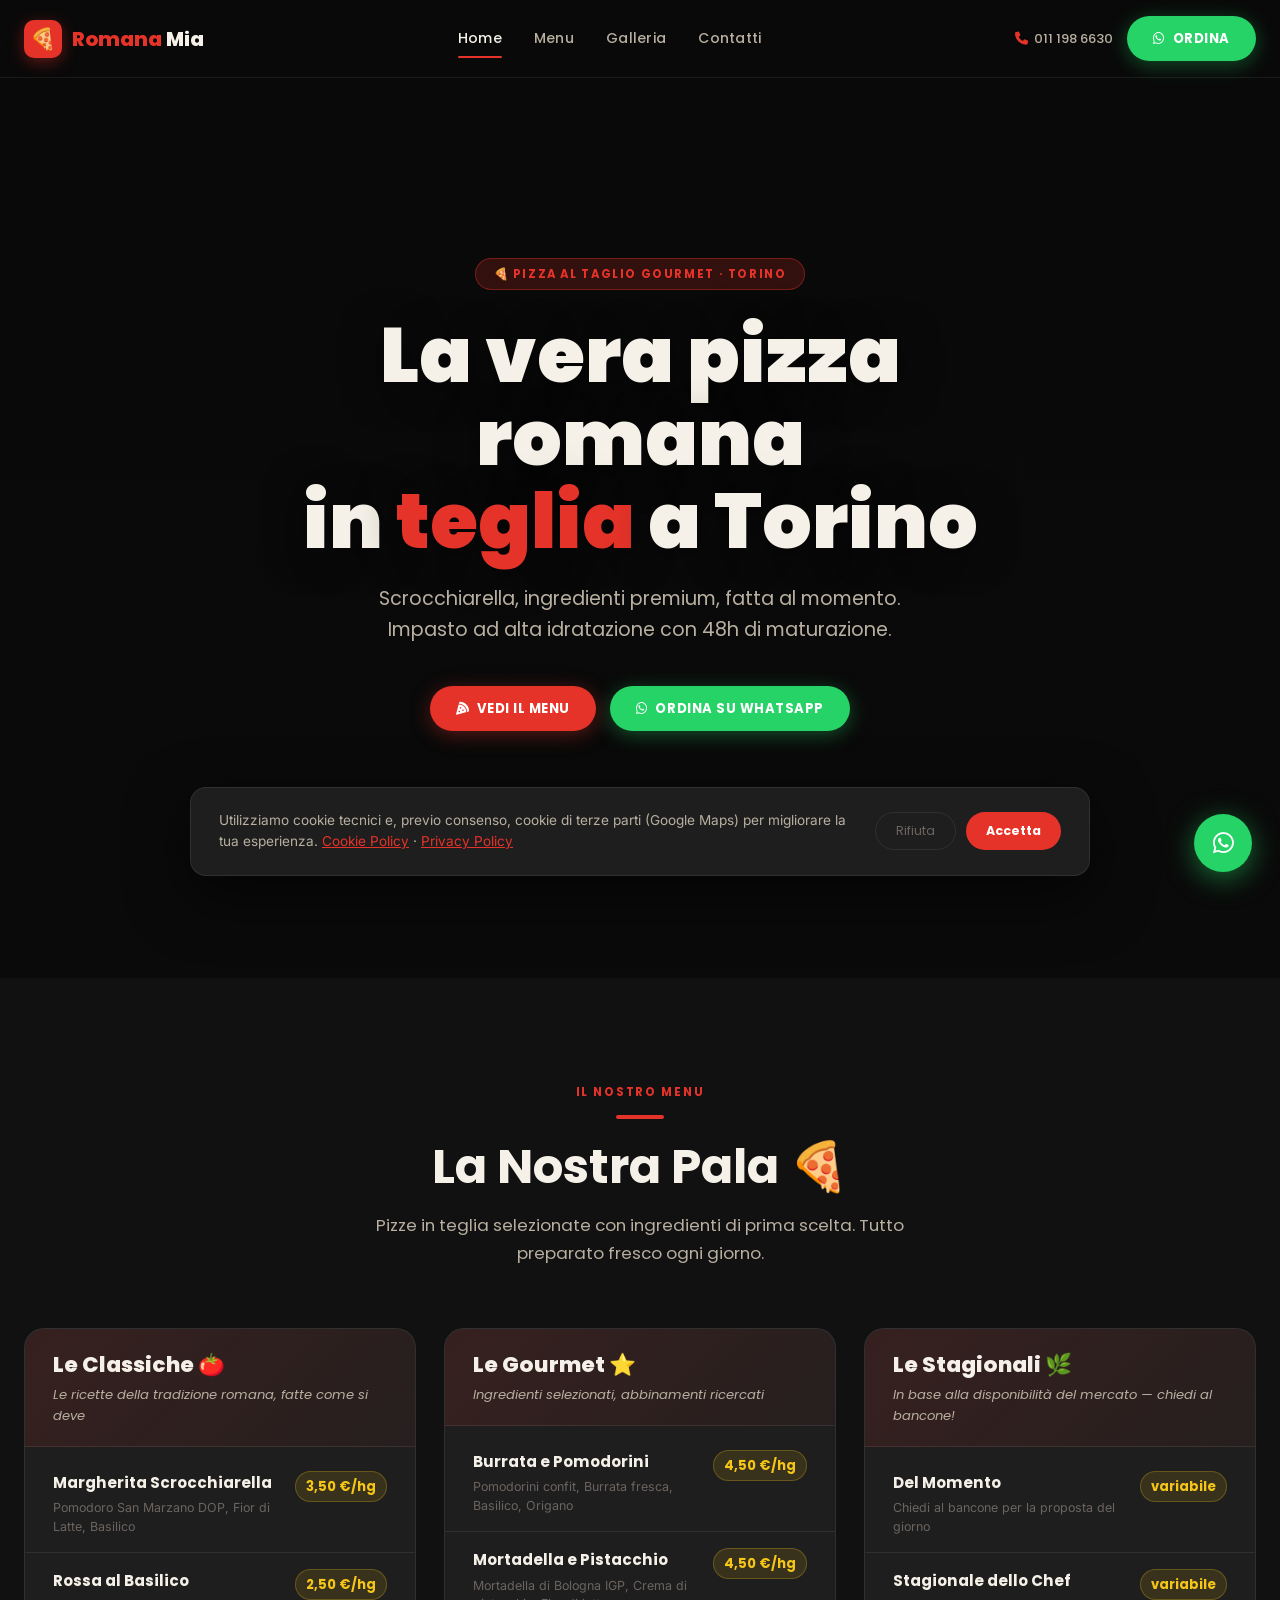
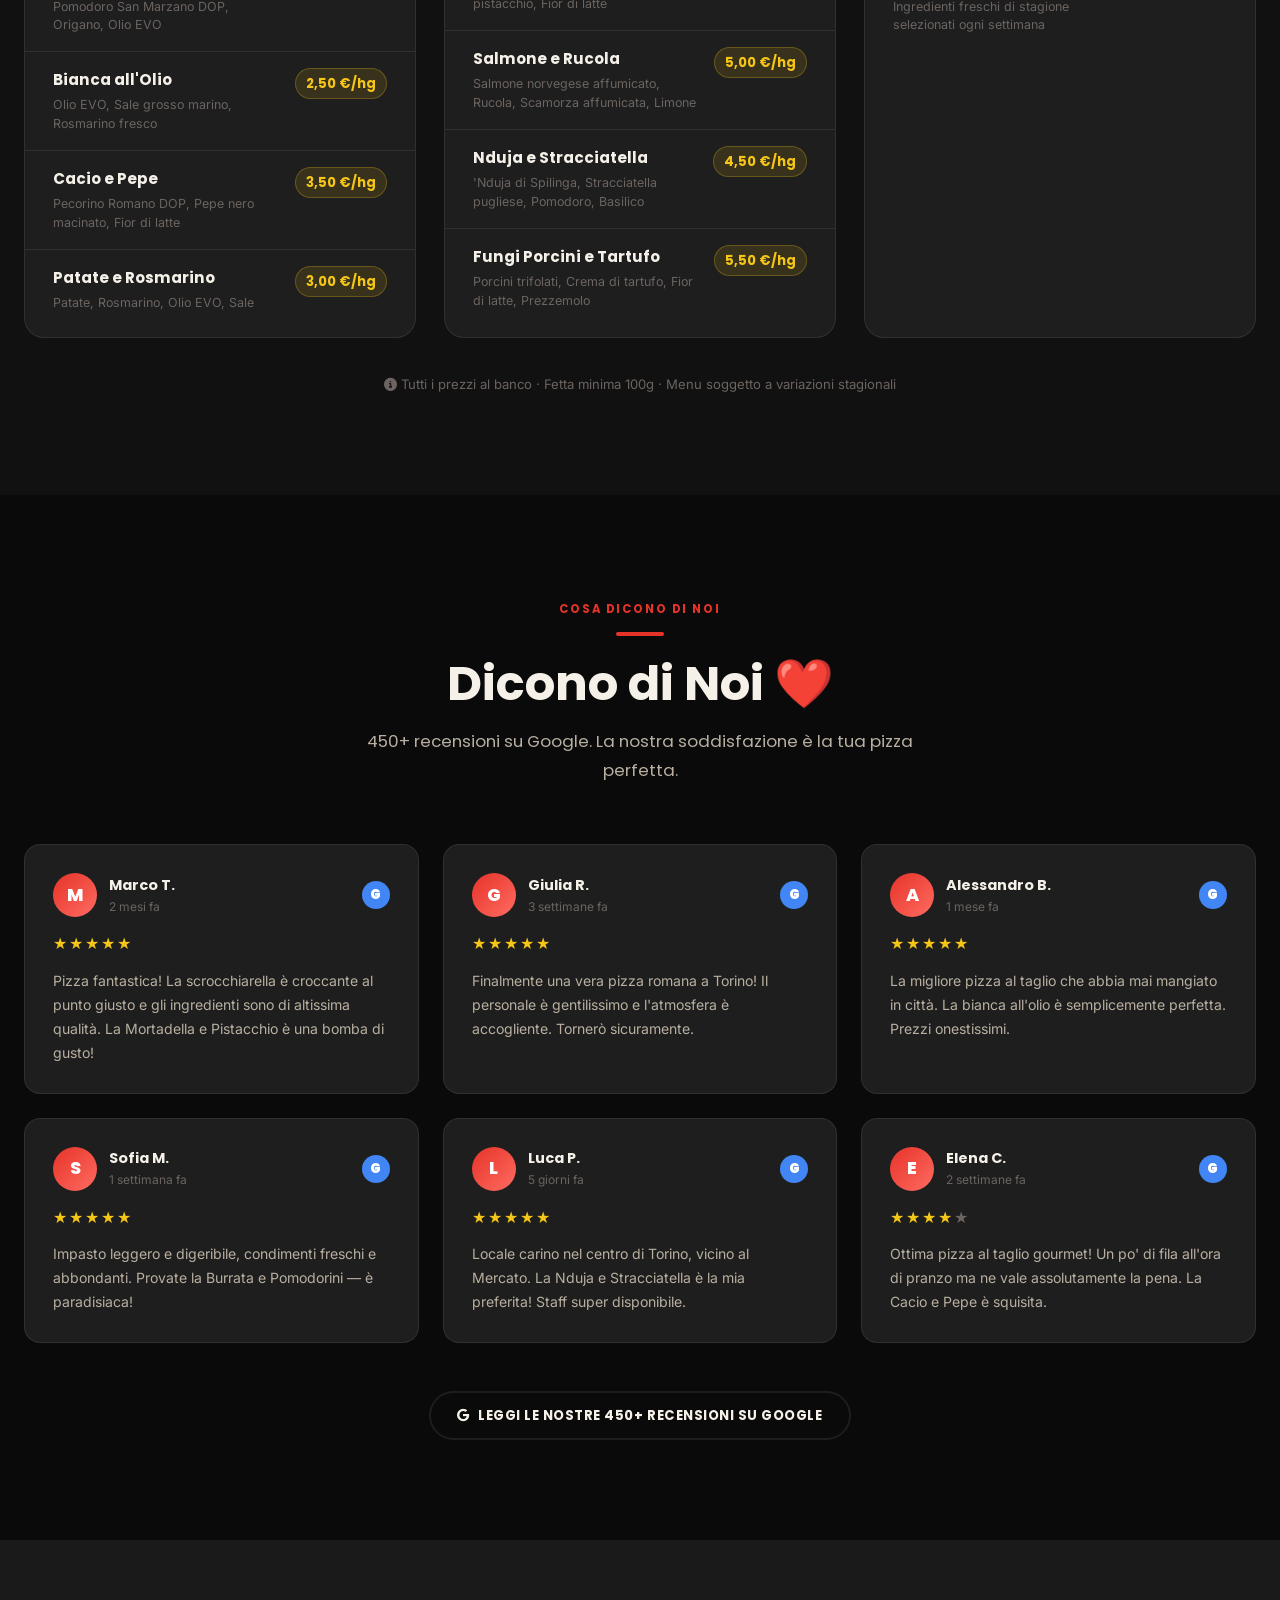
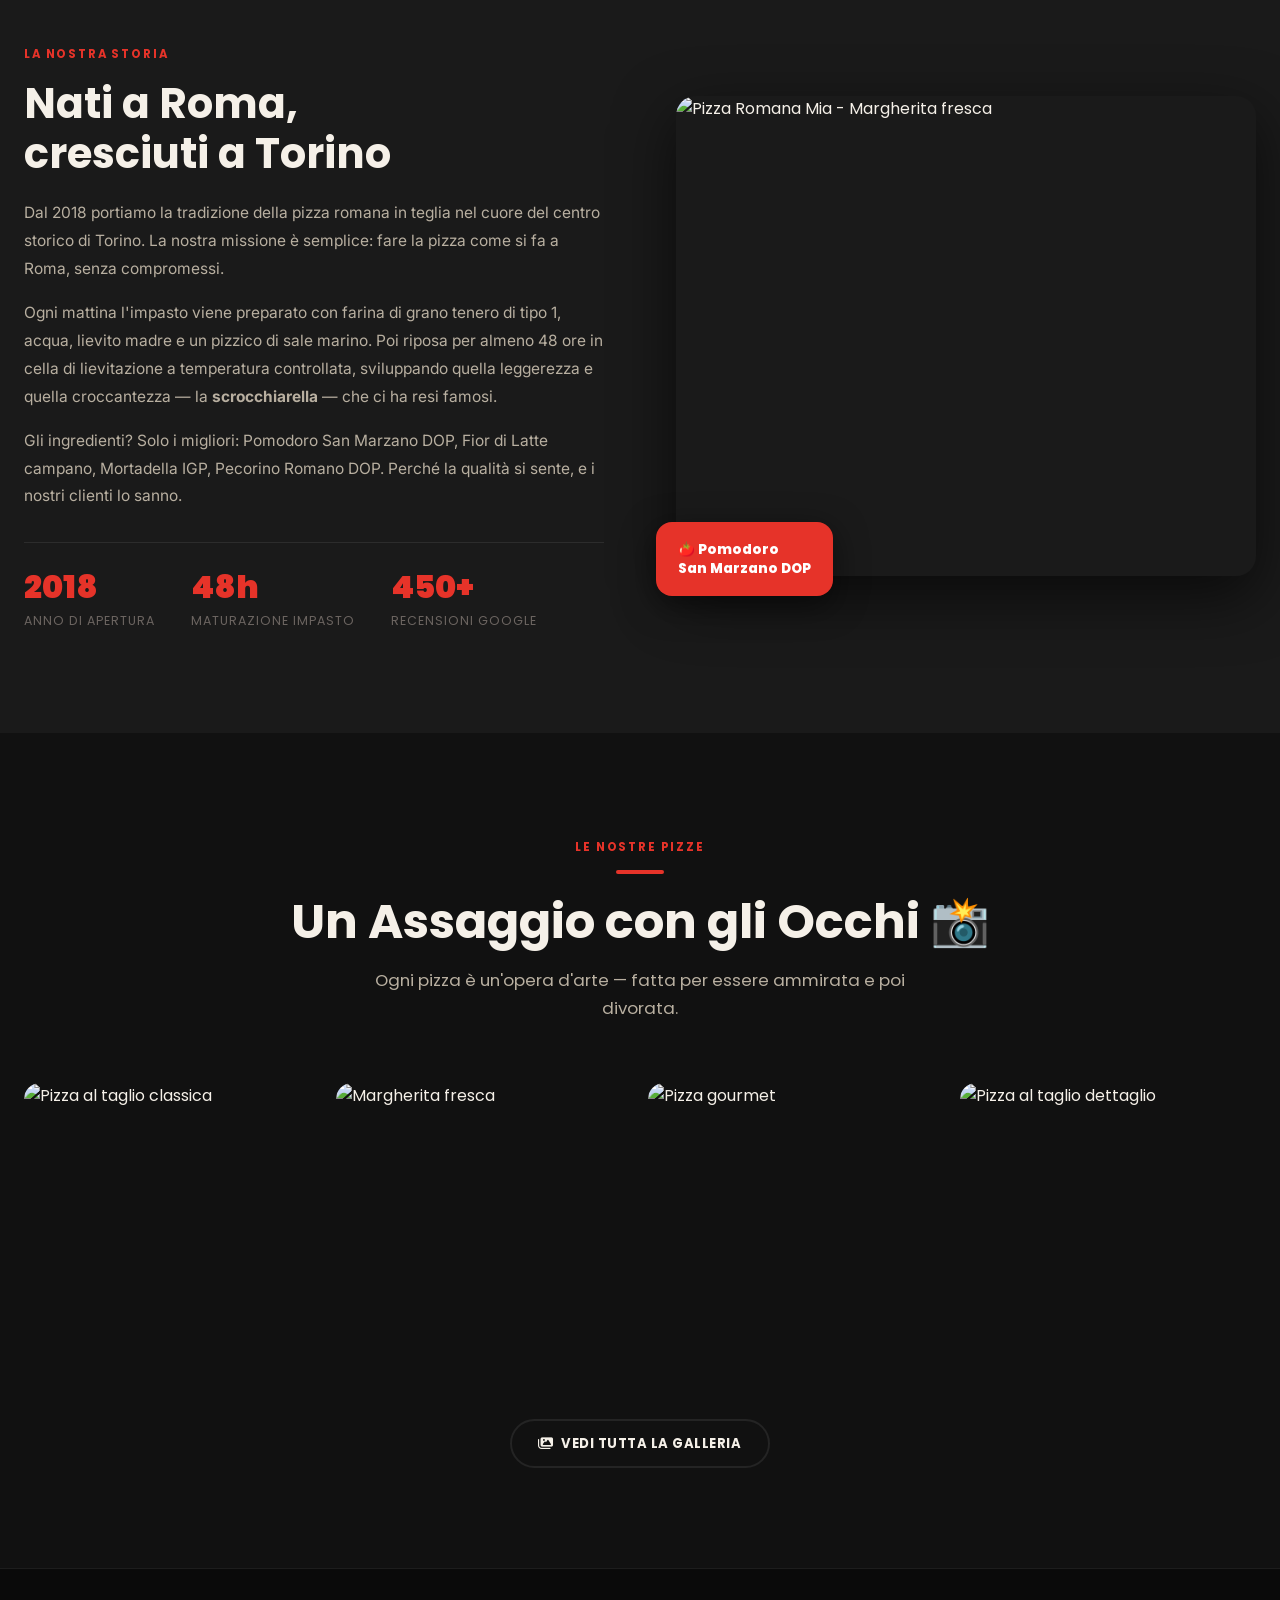
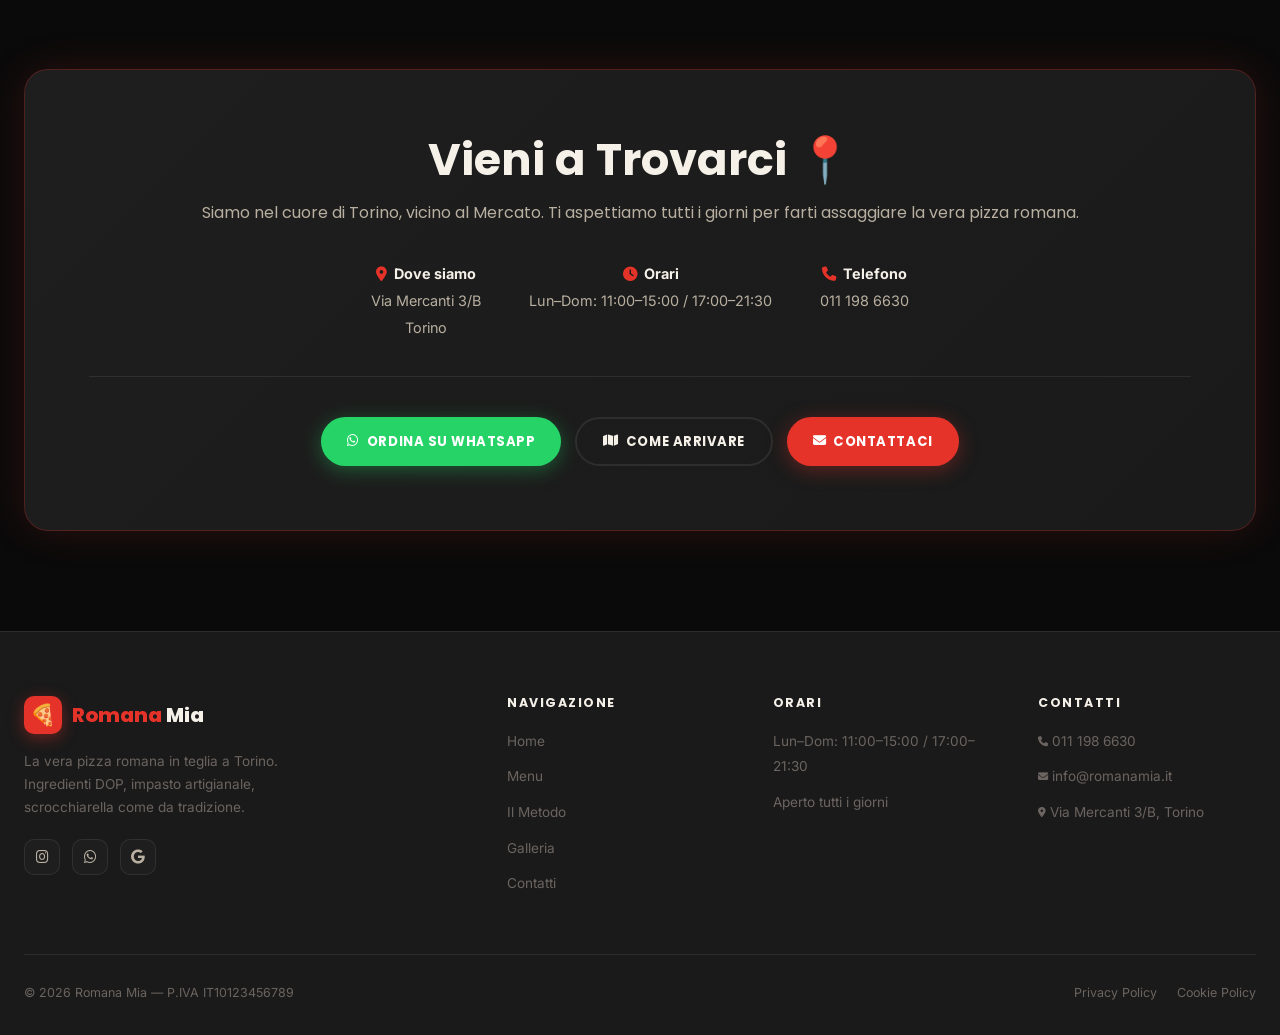
==== index.html @ 385a8c2a "Transform site from Atelier Gioberti to Romana Mia - Pizza al Taglio Gourmet Complete rewrite of all" ====
<!DOCTYPE html>
<html lang="it">
<head>
    <meta charset="UTF-8">
    <meta name="viewport" content="width=device-width, initial-scale=1.0">
    <title>Romana Mia — Pizza al Taglio Gourmet a Torino</title>
    <meta name="description" content="Romana Mia: la vera pizza romana in teglia a Torino. Scrocchiarella, ingredienti DOP e IGP, prezzi al peso. Via Mercanti 3/B, aperto tutti i giorni 11:00–21:30.">
    <meta name="google-site-verification" content="">
    <link rel="canonical" href="">
    <meta property="og:type" content="restaurant">
    <meta property="og:title" content="Romana Mia — Pizza al Taglio Gourmet a Torino">
    <meta property="og:description" content="La vera pizza romana in teglia a Torino. Scrocchiarella, ingredienti premium. Via Mercanti 3/B.">
    <meta property="og:image" content="https://images.unsplash.com/photo-1565299624946-b28f40a0ae38?q=80&w=1200">
    <link rel="icon" type="image/svg+xml" href="favicon.svg">
    <link rel="stylesheet" href="https://cdnjs.cloudflare.com/ajax/libs/font-awesome/6.4.0/css/all.min.css">
    <link rel="stylesheet" href="style.css">
    <script type="application/ld+json" id="schema-org"></script>
</head>
<body>

<!-- ===== HEADER ===== -->
<header id="main-header">
    <div class="container nav-wrapper">
        <a href="index.html" class="logo">
            <div class="logo-icon">🍕</div>
            <span><em>Romana</em> Mia</span>
        </a>
        <nav class="desktop-menu">
            <a href="index.html" class="active">Home</a>
            <a href="index.html#menu">Menu</a>
            <a href="galleria.html">Galleria</a>
            <a href="contatti.html">Contatti</a>
        </nav>
        <div class="header-right">
            <a data-config-href="tel:{telefonoHref}" href="#" class="phone-cta">
                <i class="fa-solid fa-phone"></i>
                <span data-config="telefono">011 198 6630</span>
            </a>
            <a data-config-href="https://wa.me/{whatsapp}?text={whatsappMessaggioEncoded}" href="#" class="btn-whatsapp" target="_blank" rel="noopener">
                <i class="fa-brands fa-whatsapp"></i> Ordina
            </a>
        </div>
        <button class="hamburger" id="hamburger" aria-label="Menu">
            <span></span><span></span><span></span>
        </button>
    </div>
    <nav class="mobile-menu" id="mobile-menu">
        <a href="index.html" class="active"><i class="fa-solid fa-house"></i> Home</a>
        <a href="index.html#menu"><i class="fa-solid fa-pizza-slice"></i> Menu</a>
        <a href="galleria.html"><i class="fa-solid fa-images"></i> Galleria</a>
        <a href="contatti.html"><i class="fa-solid fa-location-dot"></i> Contatti</a>
        <div class="mobile-cta">
            <a data-config-href="tel:{telefonoHref}" href="#" class="btn-outline"><i class="fa-solid fa-phone"></i> Chiama</a>
            <a data-config-href="https://wa.me/{whatsapp}?text={whatsappMessaggioEncoded}" href="#" class="btn-whatsapp" target="_blank" rel="noopener"><i class="fa-brands fa-whatsapp"></i> Ordina su WhatsApp</a>
        </div>
    </nav>
</header>

<!-- ===== HERO ===== -->
<section class="hero" id="home">
    <div class="hero-bg"></div>
    <div class="hero-overlay"></div>
    <div class="hero-content">
        <span class="hero-eyebrow">🍕 Pizza al Taglio Gourmet · Torino</span>
        <h1>La vera pizza romana<br>in <em>teglia</em> a Torino</h1>
        <p>Scrocchiarella, ingredienti premium, fatta al momento.<br>
           Impasto ad alta idratazione con 48h di maturazione.</p>
        <div class="hero-buttons">
            <a href="#menu" class="btn-red"><i class="fa-solid fa-pizza-slice"></i> Vedi il Menu</a>
            <a data-config-href="https://wa.me/{whatsapp}?text={whatsappMessaggioEncoded}" href="#" class="btn-whatsapp" target="_blank" rel="noopener">
                <i class="fa-brands fa-whatsapp"></i> Ordina su WhatsApp
            </a>
        </div>
        <div class="hero-trust">
            <div class="hero-trust-item">
                <strong>🫓 Impasto Romano</strong>
                <span>Scrocchiarella autentica</span>
            </div>
            <div class="hero-trust-item">
                <strong>⭐ Ingredienti Premium</strong>
                <span>DOP, IGP, artigianali</span>
            </div>
            <div class="hero-trust-item">
                <strong>450+ Recensioni ⭐</strong>
                <span>Su Google Maps</span>
            </div>
        </div>
    </div>
</section>

<!-- ===== MENU SECTION ===== -->
<section class="menu-section" id="menu">
    <div class="container">
        <div class="section-header animate-on-scroll">
            <span class="section-eyebrow">Il Nostro Menu</span>
            <div class="section-divider"></div>
            <h2>La Nostra Pala 🍕</h2>
            <p>Pizze in teglia selezionate con ingredienti di prima scelta. Tutto preparato fresco ogni giorno.</p>
        </div>
        <div id="menu-grid"></div>
        <p class="menu-note animate-on-scroll">
            <i class="fa-solid fa-info-circle"></i>
            Tutti i prezzi al banco · Fetta minima 100g · Menu soggetto a variazioni stagionali
        </p>
    </div>
</section>

<!-- ===== RECENSIONI SECTION ===== -->
<section class="recensioni-section" id="recensioni">
    <div class="container">
        <div class="section-header animate-on-scroll">
            <span class="section-eyebrow">Cosa Dicono di Noi</span>
            <div class="section-divider"></div>
            <h2>Dicono di Noi ❤️</h2>
            <p>450+ recensioni su Google. La nostra soddisfazione è la tua pizza perfetta.</p>
        </div>
        <div id="recensioni-grid" class="recensioni-grid"></div>
        <div class="recensioni-cta animate-on-scroll">
            <a href="https://www.google.com/maps/place/Romana+Mia+Pizza+Al+Taglio+Gourmet/@45.0700,7.6858,17z" target="_blank" rel="noopener" class="btn-outline" style="margin: 0 auto; display: inline-flex;">
                <i class="fa-brands fa-google"></i> Leggi le nostre 450+ recensioni su Google
            </a>
        </div>
    </div>
</section>

<!-- ===== ABOUT SECTION ===== -->
<section class="about-section" id="storia">
    <div class="container">
        <div class="about-grid">
            <div class="about-text animate-on-scroll">
                <span class="label">La Nostra Storia</span>
                <h2>Nati a Roma,<br>cresciuti a Torino</h2>
                <p>Dal 2018 portiamo la tradizione della pizza romana in teglia nel cuore del centro storico di Torino. 
                   La nostra missione è semplice: fare la pizza come si fa a Roma, senza compromessi.</p>
                <p>Ogni mattina l'impasto viene preparato con farina di grano tenero di tipo 1, acqua, lievito madre e 
                   un pizzico di sale marino. Poi riposa per almeno 48 ore in cella di lievitazione a temperatura controllata, 
                   sviluppando quella leggerezza e quella croccantezza — la <strong>scrocchiarella</strong> — che ci ha resi famosi.</p>
                <p>Gli ingredienti? Solo i migliori: Pomodoro San Marzano DOP, Fior di Latte campano, Mortadella IGP, 
                   Pecorino Romano DOP. Perché la qualità si sente, e i nostri clienti lo sanno.</p>
                <div class="about-stats">
                    <div class="about-stat">
                        <strong>2018</strong>
                        <span>Anno di apertura</span>
                    </div>
                    <div class="about-stat">
                        <strong>48h</strong>
                        <span>Maturazione impasto</span>
                    </div>
                    <div class="about-stat">
                        <strong>450+</strong>
                        <span>Recensioni Google</span>
                    </div>
                </div>
            </div>
            <div class="about-image animate-on-scroll">
                <img src="https://images.unsplash.com/photo-1571997478779-2adcbbe9ab2f?q=80&w=700&auto=format&fit=crop" alt="Pizza Romana Mia - Margherita fresca">
                <div class="about-image-badge">
                    🍅 Pomodoro<br>San Marzano DOP
                </div>
            </div>
        </div>
    </div>
</section>

<!-- ===== GALLERY PREVIEW ===== -->
<section class="gallery-preview">
    <div class="container">
        <div class="section-header animate-on-scroll">
            <span class="section-eyebrow">Le Nostre Pizze</span>
            <div class="section-divider"></div>
            <h2>Un Assaggio con gli Occhi 📸</h2>
            <p>Ogni pizza è un'opera d'arte — fatta per essere ammirata e poi divorata.</p>
        </div>
        <div class="gallery-grid">
            <div class="gallery-item animate-on-scroll">
                <img src="https://images.unsplash.com/photo-1513104890138-7c749659a591?q=80&w=600&auto=format&fit=crop" alt="Pizza al taglio classica" loading="lazy">
                <div class="gallery-item-overlay">🔍</div>
            </div>
            <div class="gallery-item animate-on-scroll">
                <img src="https://images.unsplash.com/photo-1571997478779-2adcbbe9ab2f?q=80&w=600&auto=format&fit=crop" alt="Margherita fresca" loading="lazy">
                <div class="gallery-item-overlay">🔍</div>
            </div>
            <div class="gallery-item animate-on-scroll">
                <img src="https://images.unsplash.com/photo-1574071318508-1cdbab80d002?q=80&w=600&auto=format&fit=crop" alt="Pizza gourmet" loading="lazy">
                <div class="gallery-item-overlay">🔍</div>
            </div>
            <div class="gallery-item animate-on-scroll">
                <img src="https://images.unsplash.com/photo-1593560708920-61dd98c46a4e?q=80&w=600&auto=format&fit=crop" alt="Pizza al taglio dettaglio" loading="lazy">
                <div class="gallery-item-overlay">🔍</div>
            </div>
        </div>
        <div class="gallery-cta animate-on-scroll">
            <a href="galleria.html" class="btn-outline"><i class="fa-solid fa-images"></i> Vedi tutta la Galleria</a>
        </div>
    </div>
</section>

<!-- ===== CTA SECTION ===== -->
<section class="cta-section">
    <div class="container">
        <div class="cta-box animate-on-scroll">
            <h2>Vieni a Trovarci 📍</h2>
            <p>Siamo nel cuore di Torino, vicino al Mercato. Ti aspettiamo tutti i giorni per farti assaggiare la vera pizza romana.</p>
            <div class="cta-info">
                <div class="cta-info-item">
                    <strong><i class="fa-solid fa-location-dot" style="color:var(--accent)"></i> Dove siamo</strong>
                    <span data-config="indirizzo">Via Mercanti 3/B</span>
                    <span data-config="citta">Torino</span>
                </div>
                <div class="cta-info-item">
                    <strong><i class="fa-solid fa-clock" style="color:var(--accent)"></i> Orari</strong>
                    <span data-config="orariSettimana">Lun–Dom: 11:00–15:00 / 17:00–21:30</span>
                </div>
                <div class="cta-info-item">
                    <strong><i class="fa-solid fa-phone" style="color:var(--accent)"></i> Telefono</strong>
                    <a data-config-href="tel:{telefonoHref}" href="#" data-config="telefono">011 198 6630</a>
                </div>
            </div>
            <div class="cta-buttons">
                <a data-config-href="https://wa.me/{whatsapp}?text={whatsappMessaggioEncoded}" href="#" class="btn-whatsapp" target="_blank" rel="noopener">
                    <i class="fa-brands fa-whatsapp"></i> Ordina su WhatsApp
                </a>
                <a href="https://www.google.com/maps/dir/?api=1&destination=Via+Mercanti,+3B,+10122+Torino+TO" target="_blank" rel="noopener" class="btn-outline">
                    <i class="fa-solid fa-map"></i> Come Arrivare
                </a>
                <a href="contatti.html" class="btn-red">
                    <i class="fa-solid fa-envelope"></i> Contattaci
                </a>
            </div>
        </div>
    </div>
</section>

<!-- ===== FOOTER ===== -->
<footer>
    <div class="container">
        <div class="footer-grid">
            <div class="footer-brand">
                <a href="index.html" class="logo">
                    <div class="logo-icon">🍕</div>
                    <span><em>Romana</em> Mia</span>
                </a>
                <p>La vera pizza romana in teglia a Torino. Ingredienti DOP, impasto artigianale, scrocchiarella come da tradizione.</p>
                <div class="footer-social">
                    <a href="https://www.instagram.com/pizzeriaromanamia/" target="_blank" rel="noopener" aria-label="Instagram">
                        <i class="fa-brands fa-instagram"></i>
                    </a>
                    <a data-config-href="https://wa.me/{whatsapp}?text={whatsappMessaggioEncoded}" href="#" target="_blank" rel="noopener" aria-label="WhatsApp">
                        <i class="fa-brands fa-whatsapp"></i>
                    </a>
                    <a data-config-href="https://www.google.com/maps/search/?api=1&query={mappaQuery}" href="#" target="_blank" rel="noopener" aria-label="Google Maps">
                        <i class="fa-brands fa-google"></i>
                    </a>
                </div>
            </div>
            <div class="footer-col">
                <h4>Navigazione</h4>
                <ul>
                    <li><a href="index.html">Home</a></li>
                    <li><a href="index.html#menu">Menu</a></li>
                    <li><a href="servizi.html">Il Metodo</a></li>
                    <li><a href="galleria.html">Galleria</a></li>
                    <li><a href="contatti.html">Contatti</a></li>
                </ul>
            </div>
            <div class="footer-col">
                <h4>Orari</h4>
                <ul>
                    <li><span data-config="orariSettimana">Lun–Dom: 11:00–15:00 / 17:00–21:30</span></li>
                    <li><span data-config="orariSabato">Aperto tutti i giorni</span></li>
                </ul>
            </div>
            <div class="footer-col">
                <h4>Contatti</h4>
                <ul>
                    <li><a data-config-href="tel:{telefonoHref}" href="#"><i class="fa-solid fa-phone fa-xs"></i> <span data-config="telefono">011 198 6630</span></a></li>
                    <li><a href="mailto:info@romanamia.it"><i class="fa-solid fa-envelope fa-xs"></i> <span data-config="email">info@romanamia.it</span></a></li>
                    <li><span><i class="fa-solid fa-location-dot fa-xs"></i> <span data-config="indirizzo">Via Mercanti 3/B</span>, <span data-config="citta">Torino</span></span></li>
                </ul>
            </div>
        </div>
        <div class="footer-bottom">
            <p>© <span data-anno></span> <span data-config="nomeAzienda">Romana Mia</span> — P.IVA <span data-config="pIva">IT10123456789</span></p>
            <div class="footer-legal">
                <a href="privacy.html">Privacy Policy</a>
                <a href="cookie.html">Cookie Policy</a>
            </div>
        </div>
    </div>
</footer>

<!-- ===== COOKIE BANNER ===== -->
<div id="cookie-banner" style="display:none;">
    <p>Utilizziamo cookie tecnici e, previo consenso, cookie di terze parti (Google Maps) per migliorare la tua esperienza. 
       <a href="cookie.html">Cookie Policy</a> · <a href="privacy.html">Privacy Policy</a></p>
    <div class="cookie-buttons">
        <button class="btn-cookie-reject" id="cookie-reject">Rifiuta</button>
        <button class="btn-cookie-accept" id="cookie-accept">Accetta</button>
    </div>
</div>

<!-- ===== FLOATING WHATSAPP ===== -->
<a id="whatsapp-float" data-config-href="https://wa.me/{whatsapp}?text={whatsappMessaggioEncoded}" href="#" target="_blank" rel="noopener" aria-label="Ordina su WhatsApp">
    <i class="fa-brands fa-whatsapp"></i>
</a>

<!-- ===== BACK TO TOP ===== -->
<a id="back-to-top" href="#home" aria-label="Torna su">
    <i class="fa-solid fa-chevron-up"></i>
</a>

<script src="config.js"></script>
<script>
(function () {
    // --- Sticky header ---
    var header = document.getElementById('main-header');
    window.addEventListener('scroll', function () {
        header.classList.toggle('scrolled', window.scrollY > 60);
        var btt = document.getElementById('back-to-top');
        if (btt) btt.classList.toggle('visible', window.scrollY > 300);
    }, { passive: true });

    // --- Hamburger ---
    var btn = document.getElementById('hamburger');
    var menu = document.getElementById('mobile-menu');
    if (btn && menu) {
        btn.addEventListener('click', function () {
            btn.classList.toggle('open');
            menu.classList.toggle('open');
        });
        menu.querySelectorAll('a').forEach(function (a) {
            a.addEventListener('click', function () {
                btn.classList.remove('open');
                menu.classList.remove('open');
            });
        });
    }

    // --- Animate on scroll ---
    function checkVisible() {
        document.querySelectorAll('.animate-on-scroll:not(.visible)').forEach(function (el) {
            var rect = el.getBoundingClientRect();
            if (rect.top < window.innerHeight - 80) {
                el.classList.add('visible');
            }
        });
    }
    window.addEventListener('scroll', checkVisible, { passive: true });
    window.addEventListener('load', checkVisible);
    setTimeout(checkVisible, 200);

    // --- Cookie banner ---
    var consent = localStorage.getItem('cookieConsent');
    var banner = document.getElementById('cookie-banner');
    if (!consent && banner) {
        setTimeout(function () { banner.style.display = 'flex'; }, 1500);
    }
    var acceptBtn = document.getElementById('cookie-accept');
    var rejectBtn = document.getElementById('cookie-reject');
    if (acceptBtn) acceptBtn.addEventListener('click', function () {
        localStorage.setItem('cookieConsent', 'accepted');
        banner.style.display = 'none';
        if (typeof window.loadConsentedMap === 'function') window.loadConsentedMap();
    });
    if (rejectBtn) rejectBtn.addEventListener('click', function () {
        localStorage.setItem('cookieConsent', 'rejected');
        banner.style.display = 'none';
    });

    // --- Smooth scroll for anchor links ---
    document.querySelectorAll('a[href^="#"]').forEach(function (a) {
        a.addEventListener('click', function (e) {
            var target = document.querySelector(a.getAttribute('href'));
            if (target) {
                e.preventDefault();
                target.scrollIntoView({ behavior: 'smooth', block: 'start' });
            }
        });
    });
})();
</script>
</body>
</html>
---- style.css ----
/* ============================================================
   ROMANA MIA — Pizza al Taglio Gourmet
   Dark Theme | Poppins + Inter | Rosso Pomodoro & Giallo Crosta
   ============================================================ */

/* --- 1. GOOGLE FONTS IMPORT --- */
@import url('https://fonts.googleapis.com/css2?family=Poppins:wght@400;600;700;800;900&family=Inter:wght@400;500&display=swap');

/* --- 2. VARIABLES & RESET --- */
:root {
    --bg-primary:    #0A0A0A;
    --bg-secondary:  #111111;
    --bg-surface:    #1A1A1A;
    --bg-card:       #1E1E1E;
    --accent:        #E63329;
    --accent-yellow: #F5C518;
    --accent-hover:  #ff4a40;
    --text-primary:  #F5F0E8;
    --text-secondary:#B8AFA0;
    --text-muted:    #6B6460;
    --border:        rgba(230, 51, 41, 0.25);
    --border-subtle: rgba(255, 255, 255, 0.08);
    --shadow-sm:     0 2px 12px rgba(0,0,0,0.4);
    --shadow-md:     0 8px 32px rgba(0,0,0,0.5);
    --shadow-lg:     0 20px 60px rgba(0,0,0,0.6);
    --shadow-glow:   0 0 40px rgba(230,51,41,0.15);
    /* Legacy aliases */
    --primary-red:   var(--accent);
    --primary-dark:  #0A0A0A;
    --text-main:     var(--text-primary);
    --text-light:    var(--text-secondary);
    --white:         #F5F0E8;
    --border-old:    var(--border);
}

*, *::before, *::after { margin: 0; padding: 0; box-sizing: border-box; }

html { scroll-behavior: smooth; }

body {
    font-family: 'Poppins', sans-serif;
    color: var(--text-primary);
    line-height: 1.6;
    background-color: var(--bg-primary);
    overflow-x: hidden;
}

h1, h2, h3, h4, h5 {
    font-family: 'Poppins', sans-serif;
    line-height: 1.15;
    font-weight: 700;
}

a { text-decoration: none; transition: all 0.28s ease; color: inherit; }
ul { list-style: none; }
img { width: 100%; display: block; object-fit: cover; }

/* --- 3. HEADER --- */
header {
    background: rgba(10, 10, 10, 0.88);
    backdrop-filter: blur(24px);
    -webkit-backdrop-filter: blur(24px);
    border-bottom: 1px solid var(--border-subtle);
    padding: 16px 0;
    position: sticky;
    top: 0;
    z-index: 2000;
    transition: padding 0.3s ease, box-shadow 0.3s ease;
}

header.scrolled {
    padding: 10px 0;
    background: rgba(10, 10, 10, 0.98);
    box-shadow: 0 4px 40px rgba(0,0,0,0.5);
}

.container {
    max-width: 1280px;
    margin: 0 auto;
    padding: 0 24px;
}

.nav-wrapper {
    display: flex;
    justify-content: space-between;
    align-items: center;
    gap: 16px;
}

/* Logo */
.logo {
    display: flex;
    align-items: center;
    gap: 10px;
    font-family: 'Poppins', sans-serif;
    font-weight: 800;
    font-size: 1.25rem;
    color: var(--text-primary);
    white-space: nowrap;
    flex-shrink: 0;
}

.logo-icon {
    width: 38px; height: 38px;
    background: var(--accent);
    border-radius: 10px;
    display: flex; align-items: center; justify-content: center;
    font-size: 1.3rem;
    flex-shrink: 0;
    box-shadow: 0 4px 16px rgba(230,51,41,0.4);
    transition: transform 0.28s cubic-bezier(0.34,1.56,0.64,1);
}

.logo:hover .logo-icon {
    transform: rotate(-8deg) scale(1.08);
}

.logo span { color: var(--text-primary); }
.logo span em { color: var(--accent); font-style: normal; }

/* Desktop nav */
.desktop-menu {
    display: flex;
    align-items: center;
    gap: 32px;
}

.desktop-menu a {
    color: var(--text-secondary);
    font-size: 0.88rem;
    font-weight: 500;
    letter-spacing: 0.02em;
    padding: 6px 0;
    position: relative;
    transition: color 0.22s ease;
}

.desktop-menu a::after {
    content: '';
    position: absolute;
    bottom: -2px; left: 0;
    width: 0; height: 2px;
    background: var(--accent);
    border-radius: 2px;
    transition: width 0.28s cubic-bezier(0.34,1.56,0.64,1);
}

.desktop-menu a:hover,
.desktop-menu a.active { color: var(--text-primary); }

.desktop-menu a:hover::after,
.desktop-menu a.active::after { width: 100%; }

/* Header right */
.header-right {
    display: flex;
    align-items: center;
    gap: 14px;
    flex-shrink: 0;
}

.phone-cta {
    color: var(--text-secondary);
    font-size: 0.82rem;
    font-weight: 500;
    display: flex; align-items: center; gap: 6px;
}

.phone-cta:hover { color: var(--accent); }
.phone-cta i { color: var(--accent); }

/* --- 4. BUTTONS --- */
.btn-red {
    background: var(--accent);
    color: #fff;
    border: none;
    padding: 12px 26px;
    border-radius: 50px;
    font-family: 'Poppins', sans-serif;
    font-size: 0.82rem;
    font-weight: 700;
    letter-spacing: 0.04em;
    text-transform: uppercase;
    cursor: pointer;
    display: inline-flex; align-items: center; gap: 7px;
    transition: all 0.28s cubic-bezier(0.34,1.56,0.64,1);
    white-space: nowrap;
    box-shadow: 0 4px 20px rgba(230,51,41,0.35);
}

.btn-red:hover {
    background: var(--accent-hover);
    transform: translateY(-3px) scale(1.04);
    box-shadow: 0 8px 32px rgba(230,51,41,0.55);
    color: #fff;
}

.btn-yellow {
    background: var(--accent-yellow);
    color: #111;
    border: none;
    padding: 12px 26px;
    border-radius: 50px;
    font-family: 'Poppins', sans-serif;
    font-size: 0.82rem;
    font-weight: 700;
    letter-spacing: 0.04em;
    text-transform: uppercase;
    cursor: pointer;
    display: inline-flex; align-items: center; gap: 7px;
    transition: all 0.28s cubic-bezier(0.34,1.56,0.64,1);
    white-space: nowrap;
    box-shadow: 0 4px 20px rgba(245,197,24,0.35);
}

.btn-yellow:hover {
    background: #ffd740;
    transform: translateY(-3px) scale(1.04);
    box-shadow: 0 8px 32px rgba(245,197,24,0.55);
    color: #111;
}

.btn-outline {
    background: transparent;
    color: var(--text-primary);
    border: 2px solid var(--border-subtle);
    padding: 12px 26px;
    border-radius: 50px;
    font-family: 'Poppins', sans-serif;
    font-size: 0.82rem;
    font-weight: 700;
    letter-spacing: 0.04em;
    text-transform: uppercase;
    cursor: pointer;
    display: inline-flex; align-items: center; gap: 7px;
    transition: all 0.28s ease;
    white-space: nowrap;
}

.btn-outline:hover {
    border-color: var(--accent);
    color: var(--accent);
    transform: translateY(-2px);
}

.btn-whatsapp {
    background: #25D366;
    color: #fff;
    border: none;
    padding: 12px 26px;
    border-radius: 50px;
    font-family: 'Poppins', sans-serif;
    font-size: 0.82rem;
    font-weight: 700;
    letter-spacing: 0.04em;
    text-transform: uppercase;
    cursor: pointer;
    display: inline-flex; align-items: center; gap: 8px;
    transition: all 0.28s cubic-bezier(0.34,1.56,0.64,1);
    white-space: nowrap;
    box-shadow: 0 4px 20px rgba(37,211,102,0.35);
    text-decoration: none;
}

.btn-whatsapp:hover {
    background: #1ebe5a;
    transform: translateY(-3px) scale(1.04);
    box-shadow: 0 8px 32px rgba(37,211,102,0.55);
    color: #fff;
}

/* --- 5. HAMBURGER / MOBILE MENU --- */
.hamburger {
    display: none;
    flex-direction: column;
    justify-content: center;
    align-items: center;
    gap: 5px;
    width: 40px; height: 40px;
    cursor: pointer;
    background: none;
    border: none;
    padding: 4px;
    border-radius: 8px;
    transition: background 0.2s ease;
}

.hamburger:hover { background: var(--bg-surface); }

.hamburger span {
    display: block;
    width: 22px; height: 2px;
    background: var(--text-primary);
    border-radius: 2px;
    transition: all 0.3s ease;
}

.hamburger.open span:nth-child(1) { transform: translateY(7px) rotate(45deg); }
.hamburger.open span:nth-child(2) { opacity: 0; transform: scaleX(0); }
.hamburger.open span:nth-child(3) { transform: translateY(-7px) rotate(-45deg); }

.mobile-menu {
    display: none;
    flex-direction: column;
    background: var(--bg-surface);
    border-top: 1px solid var(--border-subtle);
    padding: 16px 24px 24px;
    gap: 4px;
}

.mobile-menu.open { display: flex; }

.mobile-menu a {
    color: var(--text-secondary);
    font-size: 1rem;
    font-weight: 500;
    padding: 12px 0;
    border-bottom: 1px solid var(--border-subtle);
    display: flex; align-items: center; gap: 10px;
    transition: color 0.2s ease;
}

.mobile-menu a:last-child { border-bottom: none; }
.mobile-menu a:hover,
.mobile-menu a.active { color: var(--accent); }

.mobile-cta {
    margin-top: 14px;
    display: flex;
    flex-direction: column;
    gap: 10px;
}

.mobile-cta a { width: 100%; justify-content: center; }

/* --- 6. ANIMATE ON SCROLL --- */
.animate-on-scroll {
    opacity: 0;
    transform: translateY(30px);
    transition: opacity 0.55s ease, transform 0.55s cubic-bezier(0.34,1.56,0.64,1);
}

.animate-on-scroll.visible {
    opacity: 1;
    transform: translateY(0);
}

/* --- 7. HERO SECTION --- */
.hero {
    min-height: 100vh;
    display: flex;
    align-items: center;
    justify-content: center;
    position: relative;
    overflow: hidden;
    text-align: center;
    padding: 100px 24px 60px;
}

.hero-bg {
    position: absolute;
    inset: 0;
    background-image: url('https://images.unsplash.com/photo-1565299624946-b28f40a0ae38?q=80&w=1600&auto=format&fit=crop');
    background-size: cover;
    background-position: center;
    filter: brightness(0.35);
    z-index: 0;
    transform: scale(1.05);
    transition: transform 8s ease;
}

.hero:hover .hero-bg { transform: scale(1.0); }

.hero-overlay {
    position: absolute;
    inset: 0;
    background: linear-gradient(180deg, rgba(0,0,0,0.1) 0%, rgba(10,10,10,0.7) 100%);
    z-index: 1;
}

.hero-content {
    position: relative;
    z-index: 2;
    max-width: 820px;
}

.hero-eyebrow {
    display: inline-block;
    background: rgba(230,51,41,0.18);
    border: 1px solid rgba(230,51,41,0.4);
    color: var(--accent);
    font-size: 0.72rem;
    font-weight: 700;
    letter-spacing: 0.14em;
    text-transform: uppercase;
    padding: 6px 18px;
    border-radius: 50px;
    margin-bottom: 24px;
}

.hero h1 {
    font-size: clamp(2.4rem, 6vw, 4.8rem);
    font-weight: 900;
    color: var(--text-primary);
    line-height: 1.08;
    margin-bottom: 20px;
    text-shadow: 0 4px 40px rgba(0,0,0,0.5);
}

.hero h1 em {
    font-style: normal;
    color: var(--accent);
}

.hero p {
    font-size: clamp(1rem, 2.5vw, 1.2rem);
    color: var(--text-secondary);
    margin-bottom: 40px;
    font-weight: 400;
    line-height: 1.65;
}

.hero-buttons {
    display: flex;
    gap: 14px;
    justify-content: center;
    flex-wrap: wrap;
    margin-bottom: 56px;
}

.hero-trust {
    display: flex;
    gap: 40px;
    justify-content: center;
    flex-wrap: wrap;
}

.hero-trust-item {
    display: flex;
    flex-direction: column;
    align-items: center;
    gap: 4px;
    color: var(--text-secondary);
    font-size: 0.8rem;
}

.hero-trust-item strong {
    color: var(--text-primary);
    font-size: 1.05rem;
    font-weight: 700;
}

/* --- 8. SECTION COMMON --- */
.section-padding {
    padding: 100px 0;
}

.section-header {
    text-align: center;
    margin-bottom: 60px;
}

.section-eyebrow {
    display: inline-block;
    color: var(--accent);
    font-size: 0.72rem;
    font-weight: 700;
    letter-spacing: 0.16em;
    text-transform: uppercase;
    margin-bottom: 14px;
}

.section-header h2 {
    font-size: clamp(2rem, 4vw, 3rem);
    color: var(--text-primary);
    margin-bottom: 16px;
}

.section-header p {
    color: var(--text-secondary);
    font-size: 1.05rem;
    max-width: 560px;
    margin: 0 auto;
    line-height: 1.7;
}

/* Decorative divider */
.section-divider {
    width: 48px; height: 4px;
    background: var(--accent);
    border-radius: 4px;
    margin: 0 auto 20px;
}

/* --- 9. MENU SECTION --- */
.menu-section {
    background: var(--bg-secondary);
    padding: 100px 0;
}

#menu-grid {
    display: grid;
    grid-template-columns: repeat(auto-fit, minmax(340px, 1fr));
    gap: 28px;
}

.menu-category-card {
    background: var(--bg-card);
    border: 1px solid var(--border-subtle);
    border-radius: 20px;
    overflow: hidden;
    transition: transform 0.35s cubic-bezier(0.34,1.56,0.64,1), box-shadow 0.35s ease, border-color 0.35s ease;
}

.menu-category-card:hover {
    transform: translateY(-6px) scale(1.02);
    box-shadow: var(--shadow-lg), var(--shadow-glow);
    border-color: var(--border);
}

.menu-category-header {
    background: linear-gradient(135deg, rgba(230,51,41,0.12) 0%, rgba(230,51,41,0.04) 100%);
    border-bottom: 1px solid var(--border-subtle);
    padding: 24px 28px 20px;
}

.menu-category-title {
    font-size: 1.35rem;
    font-weight: 800;
    color: var(--text-primary);
    margin-bottom: 6px;
}

.menu-category-desc {
    font-size: 0.82rem;
    color: var(--text-secondary);
    font-style: italic;
}

.menu-pizza-list {
    padding: 8px 0;
}

.menu-pizza-item {
    display: flex;
    justify-content: space-between;
    align-items: flex-start;
    gap: 16px;
    padding: 16px 28px;
    border-bottom: 1px solid var(--border-subtle);
    transition: background 0.2s ease;
}

.menu-pizza-item:last-child { border-bottom: none; }

.menu-pizza-item:hover {
    background: rgba(230,51,41,0.05);
}

.menu-pizza-info {
    display: flex;
    flex-direction: column;
    gap: 4px;
    flex: 1;
}

.menu-pizza-nome {
    font-weight: 700;
    font-size: 0.95rem;
    color: var(--text-primary);
}

.menu-pizza-ingredienti {
    font-size: 0.78rem;
    color: var(--text-muted);
    font-family: 'Inter', sans-serif;
    line-height: 1.5;
}

.menu-pizza-prezzo {
    font-size: 0.82rem;
    font-weight: 700;
    color: var(--accent-yellow);
    background: rgba(245,197,24,0.12);
    border: 1px solid rgba(245,197,24,0.25);
    padding: 4px 10px;
    border-radius: 50px;
    white-space: nowrap;
    flex-shrink: 0;
}

.menu-note {
    text-align: center;
    margin-top: 36px;
    color: var(--text-muted);
    font-size: 0.82rem;
    font-family: 'Inter', sans-serif;
}

/* --- 10. RECENSIONI SECTION --- */
.recensioni-section {
    background: var(--bg-primary);
    padding: 100px 0;
}

.recensioni-grid {
    display: grid;
    grid-template-columns: repeat(auto-fit, minmax(300px, 1fr));
    gap: 24px;
    margin-bottom: 48px;
}

.recensione-card {
    background: var(--bg-card);
    border: 1px solid var(--border-subtle);
    border-radius: 16px;
    padding: 28px;
    transition: transform 0.35s cubic-bezier(0.34,1.56,0.64,1), box-shadow 0.35s ease, border-color 0.35s ease;
}

.recensione-card:hover {
    transform: translateY(-6px) scale(1.02);
    box-shadow: var(--shadow-md);
    border-color: var(--border);
}

.recensione-header {
    display: flex;
    align-items: center;
    gap: 12px;
    margin-bottom: 14px;
}

.recensione-avatar {
    width: 44px; height: 44px;
    border-radius: 50%;
    background: linear-gradient(135deg, var(--accent), #ff6b61);
    display: flex; align-items: center; justify-content: center;
    font-weight: 800;
    font-size: 1.1rem;
    color: #fff;
    flex-shrink: 0;
}

.recensione-meta {
    flex: 1;
    display: flex;
    flex-direction: column;
}

.recensione-nome {
    font-weight: 700;
    font-size: 0.9rem;
    color: var(--text-primary);
}

.recensione-data {
    font-size: 0.75rem;
    color: var(--text-muted);
    font-family: 'Inter', sans-serif;
}

.google-icon {
    width: 28px; height: 28px;
    border-radius: 50%;
    background: #4285F4;
    color: #fff;
    font-weight: 900;
    font-size: 0.85rem;
    display: flex; align-items: center; justify-content: center;
    flex-shrink: 0;
}

.recensione-stelle {
    margin-bottom: 12px;
    display: flex; gap: 2px;
}

.star {
    color: var(--text-muted);
    font-size: 1rem;
}

.star.filled {
    color: var(--accent-yellow);
}

.recensione-testo {
    font-size: 0.88rem;
    color: var(--text-secondary);
    line-height: 1.7;
    font-family: 'Inter', sans-serif;
}

.recensioni-cta {
    text-align: center;
}

/* --- 11. ABOUT SECTION --- */
.about-section {
    background: var(--bg-surface);
    padding: 100px 0;
}

.about-grid {
    display: grid;
    grid-template-columns: 1fr 1fr;
    gap: 72px;
    align-items: center;
}

.about-text .label {
    display: inline-block;
    color: var(--accent);
    font-size: 0.72rem;
    font-weight: 700;
    letter-spacing: 0.16em;
    text-transform: uppercase;
    margin-bottom: 16px;
}

.about-text h2 {
    font-size: clamp(1.8rem, 3.5vw, 2.6rem);
    color: var(--text-primary);
    margin-bottom: 20px;
    line-height: 1.2;
}

.about-text p {
    color: var(--text-secondary);
    font-size: 0.97rem;
    line-height: 1.8;
    margin-bottom: 16px;
    font-family: 'Inter', sans-serif;
}

.about-stats {
    display: flex;
    gap: 36px;
    margin-top: 32px;
    padding-top: 28px;
    border-top: 1px solid var(--border-subtle);
}

.about-stat strong {
    display: block;
    font-size: 2rem;
    font-weight: 900;
    color: var(--accent);
    line-height: 1;
    margin-bottom: 4px;
}

.about-stat span {
    font-size: 0.78rem;
    color: var(--text-muted);
    text-transform: uppercase;
    letter-spacing: 0.08em;
}

.about-image {
    position: relative;
}

.about-image img {
    border-radius: 20px;
    height: 480px;
    width: 100%;
    box-shadow: var(--shadow-lg);
}

.about-image-badge {
    position: absolute;
    bottom: -20px;
    left: -20px;
    background: var(--accent);
    color: #fff;
    border-radius: 16px;
    padding: 18px 22px;
    box-shadow: var(--shadow-md);
    font-weight: 800;
    font-size: 0.85rem;
    line-height: 1.4;
}

/* --- 12. GALLERY PREVIEW --- */
.gallery-preview {
    background: var(--bg-secondary);
    padding: 100px 0;
}

.gallery-grid {
    display: grid;
    grid-template-columns: repeat(4, 1fr);
    gap: 16px;
    margin-bottom: 40px;
}

.gallery-item {
    position: relative;
    overflow: hidden;
    border-radius: 16px;
    aspect-ratio: 1;
    cursor: pointer;
}

.gallery-item img {
    width: 100%; height: 100%;
    object-fit: cover;
    transition: transform 0.5s ease;
}

.gallery-item:hover img {
    transform: scale(1.08);
}

.gallery-item-overlay {
    position: absolute;
    inset: 0;
    background: rgba(0,0,0,0.4);
    opacity: 0;
    transition: opacity 0.3s ease;
    display: flex; align-items: center; justify-content: center;
    color: #fff;
    font-size: 1.6rem;
}

.gallery-item:hover .gallery-item-overlay { opacity: 1; }

.gallery-cta { text-align: center; }

/* --- 13. CTA SECTION --- */
.cta-section {
    background: var(--bg-primary);
    padding: 100px 0;
    border-top: 1px solid var(--border-subtle);
}

.cta-box {
    background: linear-gradient(135deg, var(--bg-card) 0%, var(--bg-surface) 100%);
    border: 1px solid var(--border);
    border-radius: 24px;
    padding: 64px;
    text-align: center;
    box-shadow: var(--shadow-glow);
}

.cta-box h2 {
    font-size: clamp(1.8rem, 3.5vw, 2.8rem);
    color: var(--text-primary);
    margin-bottom: 14px;
}

.cta-box p {
    color: var(--text-secondary);
    font-size: 1rem;
    margin-bottom: 36px;
    line-height: 1.7;
}

.cta-info {
    display: flex;
    justify-content: center;
    gap: 48px;
    flex-wrap: wrap;
    margin-bottom: 40px;
    padding-bottom: 36px;
    border-bottom: 1px solid var(--border-subtle);
}

.cta-info-item {
    display: flex;
    flex-direction: column;
    gap: 4px;
    align-items: center;
    color: var(--text-secondary);
    font-size: 0.9rem;
    font-family: 'Inter', sans-serif;
}

.cta-info-item strong {
    color: var(--text-primary);
    font-weight: 700;
    display: flex; align-items: center; gap: 7px;
}

.cta-buttons {
    display: flex;
    gap: 14px;
    justify-content: center;
    flex-wrap: wrap;
}

/* --- 14. FOOTER --- */
footer {
    background: var(--bg-surface);
    border-top: 1px solid var(--border-subtle);
    padding: 64px 0 32px;
}

.footer-grid {
    display: grid;
    grid-template-columns: 2fr 1fr 1fr 1fr;
    gap: 48px;
    margin-bottom: 48px;
}

.footer-brand .logo {
    margin-bottom: 16px;
}

.footer-brand p {
    color: var(--text-muted);
    font-size: 0.85rem;
    line-height: 1.7;
    font-family: 'Inter', sans-serif;
    margin-bottom: 20px;
    max-width: 260px;
}

.footer-social {
    display: flex;
    gap: 12px;
}

.footer-social a {
    width: 36px; height: 36px;
    border-radius: 10px;
    background: var(--bg-card);
    border: 1px solid var(--border-subtle);
    display: flex; align-items: center; justify-content: center;
    color: var(--text-secondary);
    font-size: 0.9rem;
    transition: all 0.25s ease;
}

.footer-social a:hover {
    background: var(--accent);
    border-color: var(--accent);
    color: #fff;
    transform: translateY(-3px);
}

.footer-col h4 {
    font-size: 0.78rem;
    font-weight: 700;
    letter-spacing: 0.12em;
    text-transform: uppercase;
    color: var(--text-primary);
    margin-bottom: 18px;
}

.footer-col ul li {
    margin-bottom: 10px;
}

.footer-col ul li a,
.footer-col ul li span {
    color: var(--text-muted);
    font-size: 0.85rem;
    font-family: 'Inter', sans-serif;
    transition: color 0.2s ease;
}

.footer-col ul li a:hover { color: var(--accent); }

.footer-bottom {
    border-top: 1px solid var(--border-subtle);
    padding-top: 28px;
    display: flex;
    justify-content: space-between;
    align-items: center;
    flex-wrap: wrap;
    gap: 12px;
}

.footer-bottom p {
    color: var(--text-muted);
    font-size: 0.78rem;
    font-family: 'Inter', sans-serif;
}

.footer-legal {
    display: flex;
    gap: 20px;
}

.footer-legal a {
    color: var(--text-muted);
    font-size: 0.78rem;
    font-family: 'Inter', sans-serif;
    transition: color 0.2s ease;
}

.footer-legal a:hover { color: var(--accent); }

/* --- 15. COOKIE BANNER --- */
#cookie-banner {
    position: fixed;
    bottom: 24px; left: 24px; right: 24px;
    background: var(--bg-card);
    border: 1px solid var(--border-subtle);
    border-radius: 16px;
    padding: 22px 28px;
    display: flex;
    align-items: center;
    justify-content: space-between;
    gap: 20px;
    flex-wrap: wrap;
    box-shadow: var(--shadow-lg);
    z-index: 9999;
    max-width: 900px;
    margin: 0 auto;
}

#cookie-banner p {
    color: var(--text-secondary);
    font-size: 0.85rem;
    font-family: 'Inter', sans-serif;
    flex: 1;
    line-height: 1.6;
}

#cookie-banner p a {
    color: var(--accent);
    text-decoration: underline;
}

.cookie-buttons {
    display: flex;
    gap: 10px;
    flex-shrink: 0;
}

.btn-cookie-accept {
    background: var(--accent);
    color: #fff;
    border: none;
    padding: 9px 20px;
    border-radius: 50px;
    font-family: 'Poppins', sans-serif;
    font-size: 0.78rem;
    font-weight: 700;
    cursor: pointer;
    transition: all 0.25s ease;
}

.btn-cookie-accept:hover { background: var(--accent-hover); }

.btn-cookie-reject {
    background: transparent;
    color: var(--text-muted);
    border: 1px solid var(--border-subtle);
    padding: 9px 20px;
    border-radius: 50px;
    font-family: 'Poppins', sans-serif;
    font-size: 0.78rem;
    cursor: pointer;
    transition: all 0.25s ease;
}

.btn-cookie-reject:hover { color: var(--text-primary); }

/* --- 16. FLOATING WHATSAPP --- */
#whatsapp-float {
    position: fixed;
    bottom: 28px;
    right: 28px;
    z-index: 3000;
    width: 58px; height: 58px;
    background: #25D366;
    border-radius: 50%;
    display: flex; align-items: center; justify-content: center;
    box-shadow: 0 6px 28px rgba(37,211,102,0.5);
    color: #fff;
    font-size: 1.5rem;
    cursor: pointer;
    text-decoration: none;
    transition: all 0.3s cubic-bezier(0.34,1.56,0.64,1);
    animation: waFloat 3s ease-in-out infinite;
}

#whatsapp-float:hover {
    transform: scale(1.12);
    box-shadow: 0 8px 36px rgba(37,211,102,0.65);
    color: #fff;
}

@keyframes waFloat {
    0%, 100% { transform: translateY(0); }
    50%       { transform: translateY(-6px); }
}

#whatsapp-float:hover { animation: none; }

/* --- 17. BACK TO TOP --- */
#back-to-top {
    position: fixed;
    bottom: 28px;
    right: 98px;
    z-index: 3000;
    width: 44px; height: 44px;
    background: var(--bg-surface);
    border: 1px solid var(--border-subtle);
    border-radius: 50%;
    display: none;
    align-items: center;
    justify-content: center;
    color: var(--text-secondary);
    font-size: 0.9rem;
    cursor: pointer;
    transition: all 0.28s ease;
    box-shadow: var(--shadow-sm);
    text-decoration: none;
}

#back-to-top.visible {
    display: flex;
}

#back-to-top:hover {
    background: var(--accent);
    border-color: var(--accent);
    color: #fff;
    transform: translateY(-3px);
}

/* --- 18. MAP SECTION --- */
.map-section {
    padding: 0;
}

.map-container {
    position: relative;
    height: 420px;
    overflow: hidden;
    border-radius: 16px;
    background: var(--bg-surface);
}

.map-container iframe {
    width: 100%; height: 100%;
    border: none;
    display: none;
}

#map-placeholder {
    position: absolute;
    inset: 0;
    display: flex;
    flex-direction: column;
    align-items: center;
    justify-content: center;
    gap: 16px;
    background: var(--bg-card);
    border: 1px dashed var(--border);
    border-radius: 16px;
    color: var(--text-muted);
    text-align: center;
    padding: 24px;
}

#map-placeholder p {
    font-size: 0.88rem;
    font-family: 'Inter', sans-serif;
    max-width: 280px;
    line-height: 1.6;
}

.btn-load-map {
    background: var(--accent);
    color: #fff;
    border: none;
    padding: 10px 22px;
    border-radius: 50px;
    font-family: 'Poppins', sans-serif;
    font-size: 0.78rem;
    font-weight: 700;
    cursor: pointer;
    transition: background 0.25s ease;
}

.btn-load-map:hover { background: var(--accent-hover); }

/* --- 19. CONTACT PAGE --- */
.contact-section {
    background: var(--bg-secondary);
    padding: 100px 0;
}

.contact-grid {
    display: grid;
    grid-template-columns: 1fr 1.4fr;
    gap: 72px;
    align-items: start;
}

.contact-info h2 {
    font-size: clamp(1.6rem, 3vw, 2.4rem);
    color: var(--text-primary);
    margin-bottom: 20px;
}

.contact-info p {
    color: var(--text-secondary);
    font-size: 0.95rem;
    line-height: 1.8;
    margin-bottom: 32px;
    font-family: 'Inter', sans-serif;
}

.contact-details {
    display: flex;
    flex-direction: column;
    gap: 18px;
    margin-bottom: 32px;
}

.contact-detail {
    display: flex;
    align-items: flex-start;
    gap: 14px;
}

.contact-detail-icon {
    width: 42px; height: 42px;
    background: rgba(230,51,41,0.1);
    border: 1px solid var(--border);
    border-radius: 12px;
    display: flex; align-items: center; justify-content: center;
    color: var(--accent);
    font-size: 1rem;
    flex-shrink: 0;
}

.contact-detail-text strong {
    display: block;
    font-size: 0.82rem;
    font-weight: 700;
    text-transform: uppercase;
    letter-spacing: 0.08em;
    color: var(--text-muted);
    margin-bottom: 3px;
}

.contact-detail-text a,
.contact-detail-text span {
    color: var(--text-primary);
    font-size: 0.95rem;
    font-family: 'Inter', sans-serif;
}

.contact-detail-text a:hover { color: var(--accent); }

.contact-form-card {
    background: var(--bg-card);
    border: 1px solid var(--border-subtle);
    border-radius: 20px;
    padding: 44px;
    box-shadow: var(--shadow-md);
}

.contact-form-card h3 {
    font-size: 1.5rem;
    color: var(--text-primary);
    margin-bottom: 28px;
}

.form-group {
    margin-bottom: 20px;
}

.form-group label {
    display: block;
    font-size: 0.78rem;
    font-weight: 700;
    text-transform: uppercase;
    letter-spacing: 0.08em;
    color: var(--text-muted);
    margin-bottom: 8px;
}

.form-group input,
.form-group textarea,
.form-group select {
    width: 100%;
    background: var(--bg-surface);
    border: 1px solid var(--border-subtle);
    border-radius: 10px;
    padding: 13px 16px;
    color: var(--text-primary);
    font-family: 'Inter', sans-serif;
    font-size: 0.92rem;
    transition: border-color 0.25s ease, box-shadow 0.25s ease;
    outline: none;
}

.form-group input:focus,
.form-group textarea:focus,
.form-group select:focus {
    border-color: var(--accent);
    box-shadow: 0 0 0 3px rgba(230,51,41,0.12);
}

.form-group textarea { min-height: 120px; resize: vertical; }

.form-group input::placeholder,
.form-group textarea::placeholder { color: var(--text-muted); }

/* --- 20. PAGE HEROES (subpages) --- */
.page-hero {
    background: linear-gradient(135deg, var(--bg-secondary) 0%, var(--bg-surface) 100%);
    padding: 110px 0 80px;
    text-align: center;
    position: relative;
    overflow: hidden;
    border-bottom: 1px solid var(--border-subtle);
}

.page-hero::before {
    content: '';
    position: absolute;
    top: 50%; left: 50%;
    transform: translate(-50%, -50%);
    width: 600px; height: 250px;
    background: radial-gradient(ellipse, rgba(230,51,41,0.06) 0%, transparent 70%);
    pointer-events: none;
}

.page-hero h1 {
    font-size: clamp(2.2rem, 5vw, 3.6rem);
    color: var(--text-primary);
    margin-bottom: 16px;
}

.page-hero p {
    color: var(--text-secondary);
    font-size: 1.1rem;
    max-width: 540px;
    margin: 0 auto;
    font-family: 'Inter', sans-serif;
    line-height: 1.7;
}

.breadcrumb {
    display: flex;
    justify-content: center;
    gap: 8px;
    font-size: 0.8rem;
    color: var(--text-muted);
    margin-bottom: 20px;
    font-family: 'Inter', sans-serif;
}

.breadcrumb a { color: var(--accent); }
.breadcrumb a:hover { text-decoration: underline; }

/* --- 21. METODO PAGE --- */
.metodo-section {
    background: var(--bg-primary);
    padding: 100px 0;
}

.metodo-section:nth-child(even) {
    background: var(--bg-secondary);
}

.metodo-grid {
    display: grid;
    grid-template-columns: 1fr 1fr;
    gap: 72px;
    align-items: center;
}

.metodo-grid.reverse { direction: rtl; }
.metodo-grid.reverse > * { direction: ltr; }

.metodo-text .number {
    font-size: 5rem;
    font-weight: 900;
    color: rgba(230,51,41,0.12);
    line-height: 1;
    margin-bottom: -20px;
    display: block;
}

.metodo-text h2 {
    font-size: clamp(1.8rem, 3vw, 2.4rem);
    color: var(--text-primary);
    margin-bottom: 18px;
}

.metodo-text p {
    color: var(--text-secondary);
    font-size: 0.97rem;
    line-height: 1.8;
    margin-bottom: 14px;
    font-family: 'Inter', sans-serif;
}

.metodo-tags {
    display: flex;
    flex-wrap: wrap;
    gap: 8px;
    margin-top: 20px;
}

.metodo-tag {
    background: rgba(230,51,41,0.1);
    border: 1px solid var(--border);
    color: var(--accent);
    font-size: 0.75rem;
    font-weight: 700;
    padding: 5px 14px;
    border-radius: 50px;
    letter-spacing: 0.04em;
}

.metodo-image img {
    border-radius: 20px;
    height: 420px;
    width: 100%;
    box-shadow: var(--shadow-lg);
    object-fit: cover;
}

/* --- 22. GALLERY PAGE --- */
.gallery-section {
    background: var(--bg-primary);
    padding: 80px 0;
}

.gallery-filters {
    display: flex;
    justify-content: center;
    gap: 10px;
    margin-bottom: 40px;
    flex-wrap: wrap;
}

.filter-btn {
    background: var(--bg-card);
    border: 1px solid var(--border-subtle);
    color: var(--text-secondary);
    padding: 8px 22px;
    border-radius: 50px;
    font-family: 'Poppins', sans-serif;
    font-size: 0.8rem;
    font-weight: 600;
    cursor: pointer;
    transition: all 0.25s ease;
}

.filter-btn:hover,
.filter-btn.active {
    background: var(--accent);
    border-color: var(--accent);
    color: #fff;
}

.gallery-full-grid {
    display: grid;
    grid-template-columns: repeat(auto-fill, minmax(280px, 1fr));
    gap: 18px;
}

.gallery-full-item {
    position: relative;
    overflow: hidden;
    border-radius: 16px;
    aspect-ratio: 1;
    cursor: pointer;
    background: var(--bg-card);
}

.gallery-full-item img {
    width: 100%; height: 100%;
    object-fit: cover;
    transition: transform 0.5s ease;
}

.gallery-full-item:hover img { transform: scale(1.08); }

.gallery-full-item .item-overlay {
    position: absolute;
    inset: 0;
    background: rgba(0,0,0,0.5);
    opacity: 0;
    transition: opacity 0.3s ease;
    display: flex;
    align-items: center;
    justify-content: center;
    flex-direction: column;
    gap: 8px;
    color: #fff;
    text-align: center;
    padding: 20px;
}

.gallery-full-item:hover .item-overlay { opacity: 1; }

.item-overlay span {
    font-size: 2rem;
}

.item-overlay p {
    font-size: 0.85rem;
    font-weight: 600;
    font-family: 'Poppins', sans-serif;
}

/* Lightbox */
.lightbox {
    display: none;
    position: fixed;
    inset: 0;
    background: rgba(0,0,0,0.94);
    z-index: 9999;
    align-items: center;
    justify-content: center;
}

.lightbox.open { display: flex; }

.lightbox-img {
    max-width: 90vw;
    max-height: 85vh;
    object-fit: contain;
    border-radius: 8px;
    box-shadow: 0 0 60px rgba(0,0,0,0.8);
}

.lightbox-close {
    position: absolute;
    top: 24px; right: 28px;
    font-size: 2.4rem;
    color: #fff;
    cursor: pointer;
    line-height: 1;
    background: none;
    border: none;
    opacity: 0.8;
    transition: opacity 0.2s ease;
}

.lightbox-close:hover { opacity: 1; }

/* --- 23. GRAZIE PAGE --- */
.grazie-wrapper {
    display: flex;
    align-items: center;
    justify-content: center;
    min-height: 100vh;
    text-align: center;
    background: var(--bg-primary);
    flex-direction: column;
    padding: 20px;
}

.success-card {
    background: var(--bg-card);
    padding: 52px;
    border-radius: 20px;
    border: 1px solid var(--border-subtle);
    width: 100%; max-width: 520px;
    box-shadow: var(--shadow-lg);
}

.success-icon {
    width: 72px; height: 72px; border-radius: 50%;
    background: rgba(230,51,41,0.1);
    border: 1px solid rgba(230,51,41,0.3);
    display: flex; align-items: center; justify-content: center;
    font-size: 1.8rem; margin: 0 auto 24px;
    color: var(--accent);
}

.success-card h1 {
    color: var(--text-primary);
    margin-bottom: 14px;
    font-size: 2.2rem;
}

.success-card p {
    color: var(--text-secondary);
    margin-bottom: 32px;
    line-height: 1.75;
    font-size: 1rem;
    font-family: 'Inter', sans-serif;
}

/* --- 24. PRIVACY / COOKIE PAGES --- */
.legal-page {
    background: var(--bg-secondary);
    padding: 100px 0;
}

.legal-content {
    max-width: 820px;
    margin: 0 auto;
}

.legal-content h1 {
    font-size: clamp(2rem, 4vw, 3rem);
    color: var(--text-primary);
    margin-bottom: 12px;
}

.legal-content .last-update {
    color: var(--text-muted);
    font-size: 0.82rem;
    font-family: 'Inter', sans-serif;
    margin-bottom: 48px;
    display: block;
}

.legal-content h2 {
    font-size: 1.3rem;
    color: var(--text-primary);
    margin: 36px 0 14px;
}

.legal-content p, .legal-content li {
    color: var(--text-secondary);
    font-size: 0.95rem;
    line-height: 1.85;
    font-family: 'Inter', sans-serif;
    margin-bottom: 12px;
}

.legal-content ul {
    list-style: disc;
    padding-left: 24px;
    margin-bottom: 16px;
}

.legal-content a { color: var(--accent); text-decoration: underline; }

/* --- 25. RESPONSIVE --- */
@media (max-width: 1024px) {
    .about-grid,
    .contact-grid,
    .metodo-grid { grid-template-columns: 1fr; gap: 40px; }

    .metodo-grid.reverse { direction: ltr; }

    .about-image { display: none; }

    .footer-grid { grid-template-columns: 1fr 1fr; gap: 32px; }

    .gallery-grid { grid-template-columns: repeat(2, 1fr); }
}

@media (max-width: 768px) {
    .desktop-menu,
    .header-right { display: none; }

    .hamburger { display: flex; }

    .hero h1 { font-size: 2.2rem; }
    .hero-buttons { flex-direction: column; align-items: center; }
    .hero-trust { gap: 24px; }

    .section-padding { padding: 72px 0; }
    .menu-section, .recensioni-section, .about-section,
    .gallery-preview, .cta-section, .gallery-section,
    .metodo-section, .contact-section { padding: 72px 0; }

    #menu-grid { grid-template-columns: 1fr; }
    .recensioni-grid { grid-template-columns: 1fr; }

    .cta-box { padding: 40px 24px; }
    .cta-info { gap: 24px; }

    .footer-grid { grid-template-columns: 1fr; gap: 28px; }

    .gallery-grid { grid-template-columns: repeat(2, 1fr); }
    .gallery-full-grid { grid-template-columns: repeat(2, 1fr); }

    .contact-form-card { padding: 28px 20px; }

    #cookie-banner { flex-direction: column; }
    .cookie-buttons { width: 100%; }
    .cookie-buttons button { flex: 1; }
}

@media (max-width: 480px) {
    .hero { padding: 80px 20px 50px; }
    .hero-trust { flex-direction: column; gap: 16px; }
    .container { padding: 0 16px; }
    .gallery-grid,
    .gallery-full-grid { grid-template-columns: 1fr; }
    .about-stats { flex-direction: column; gap: 20px; }
    #back-to-top { right: 80px; }
}
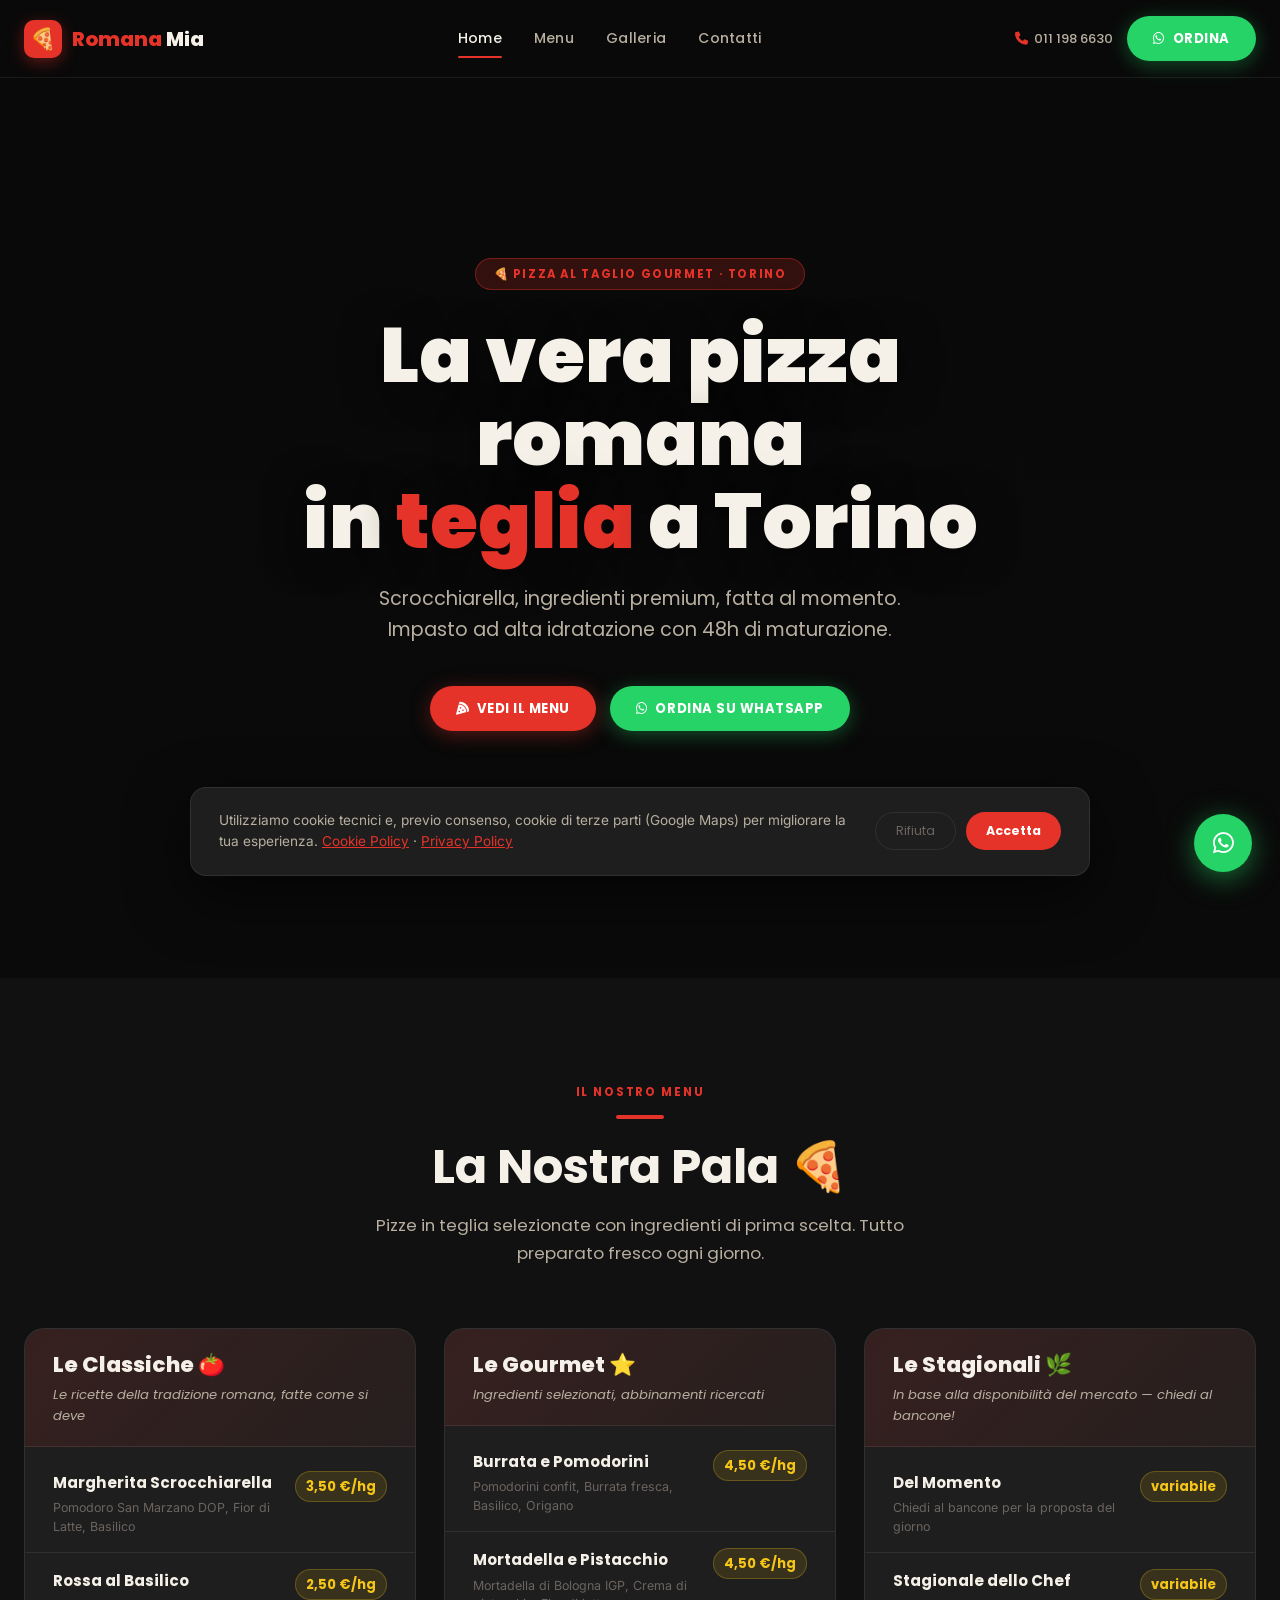
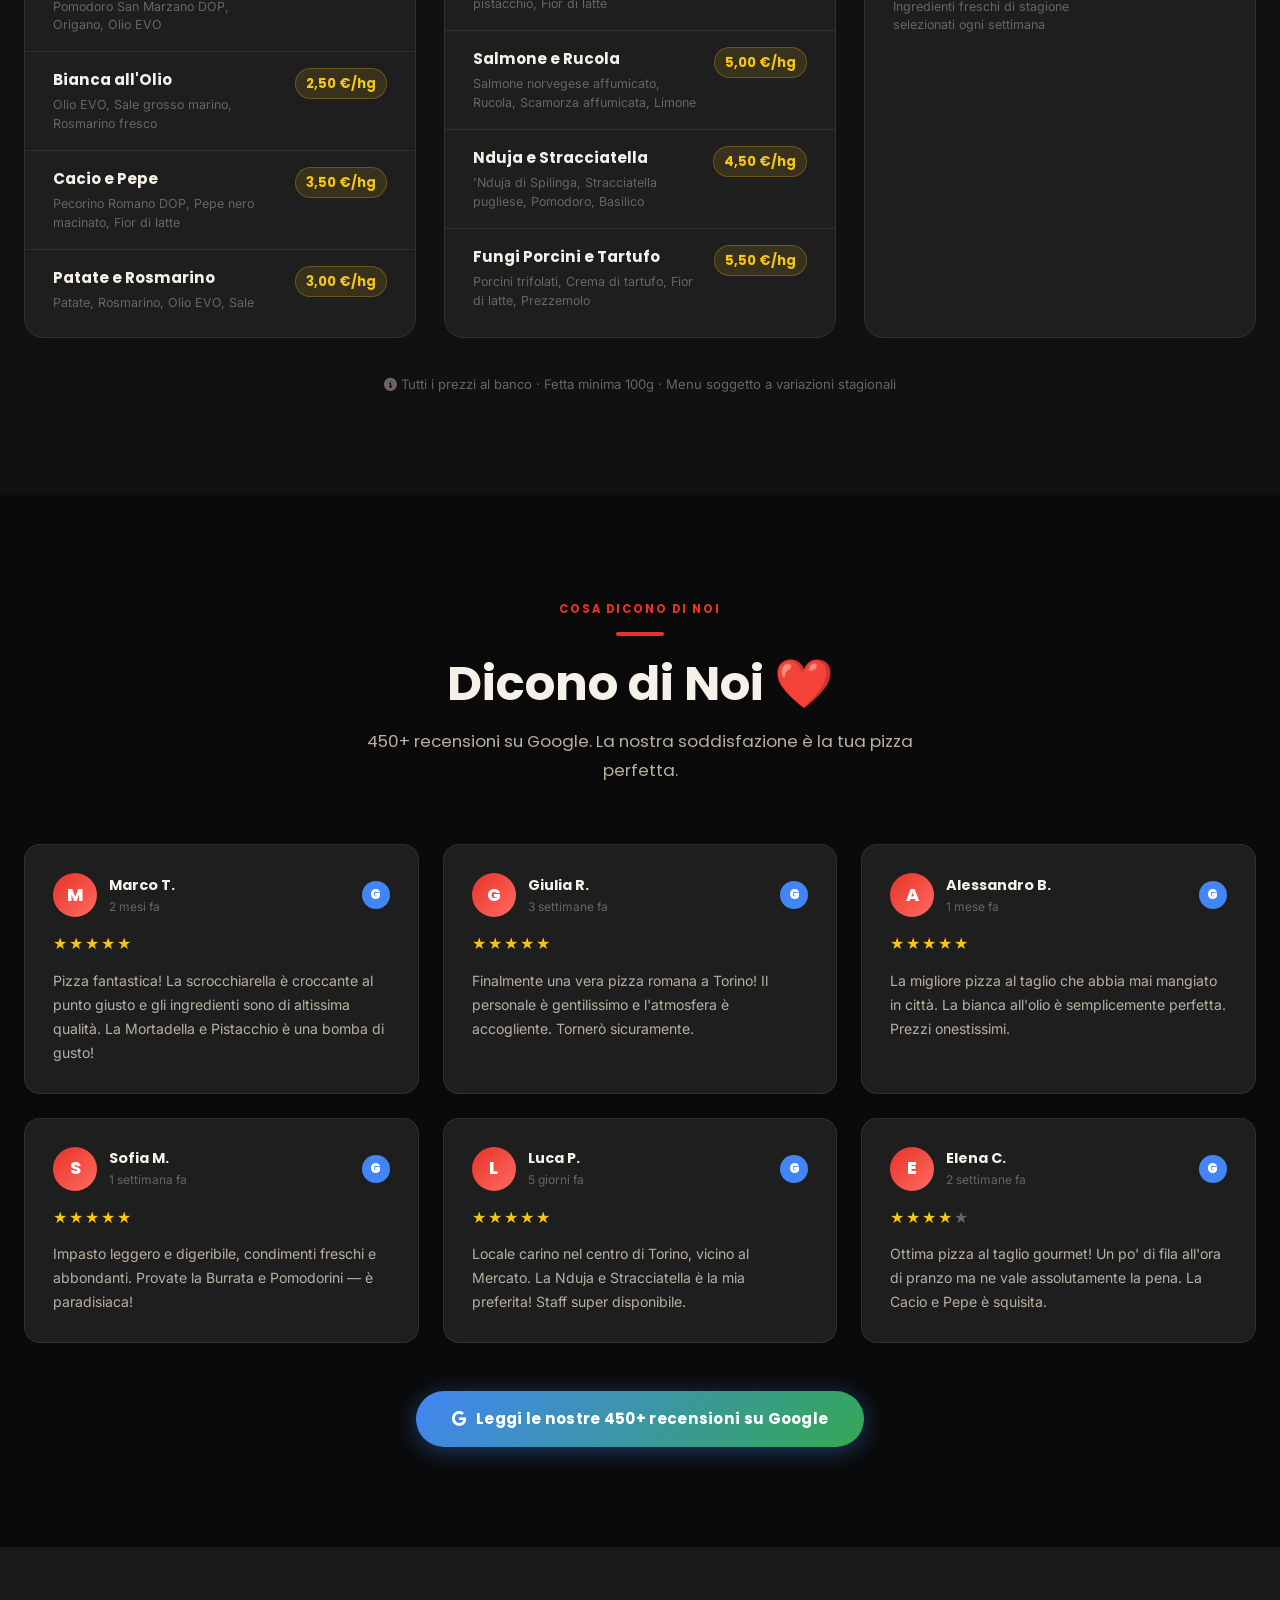
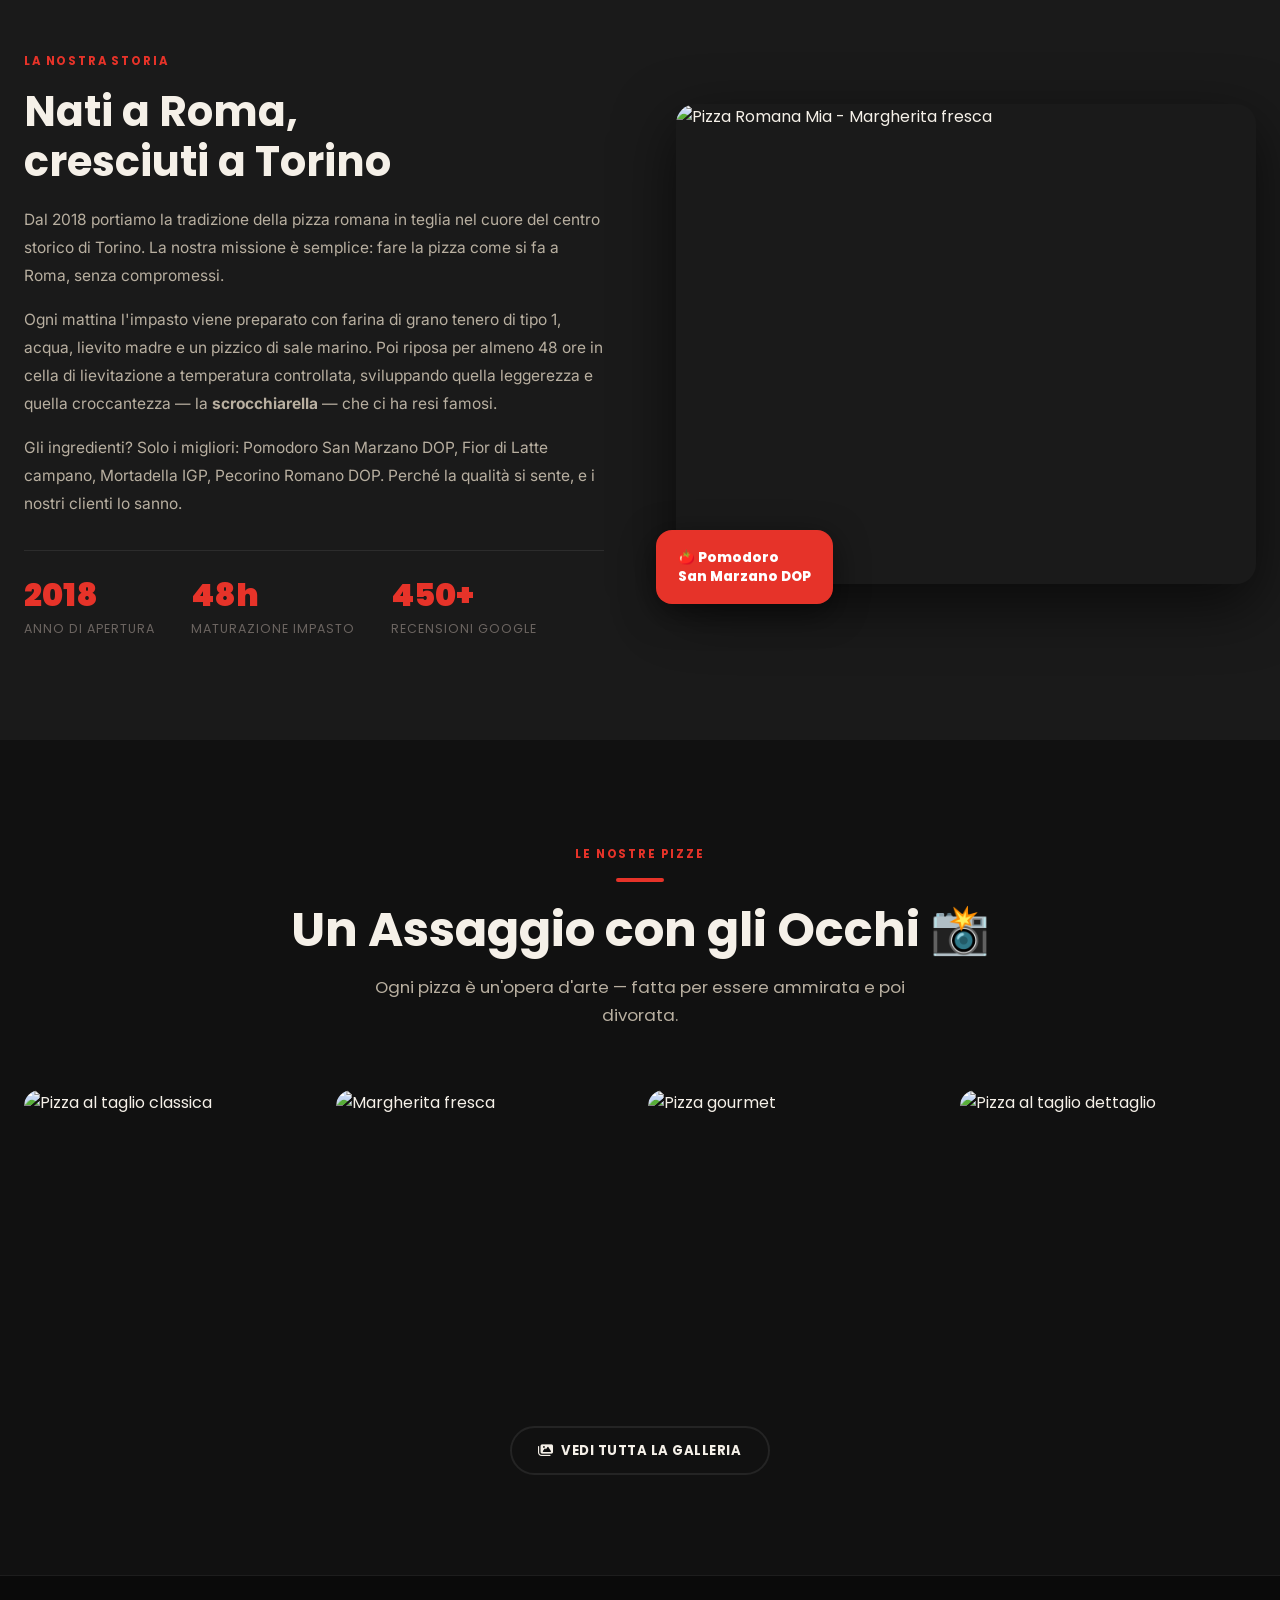
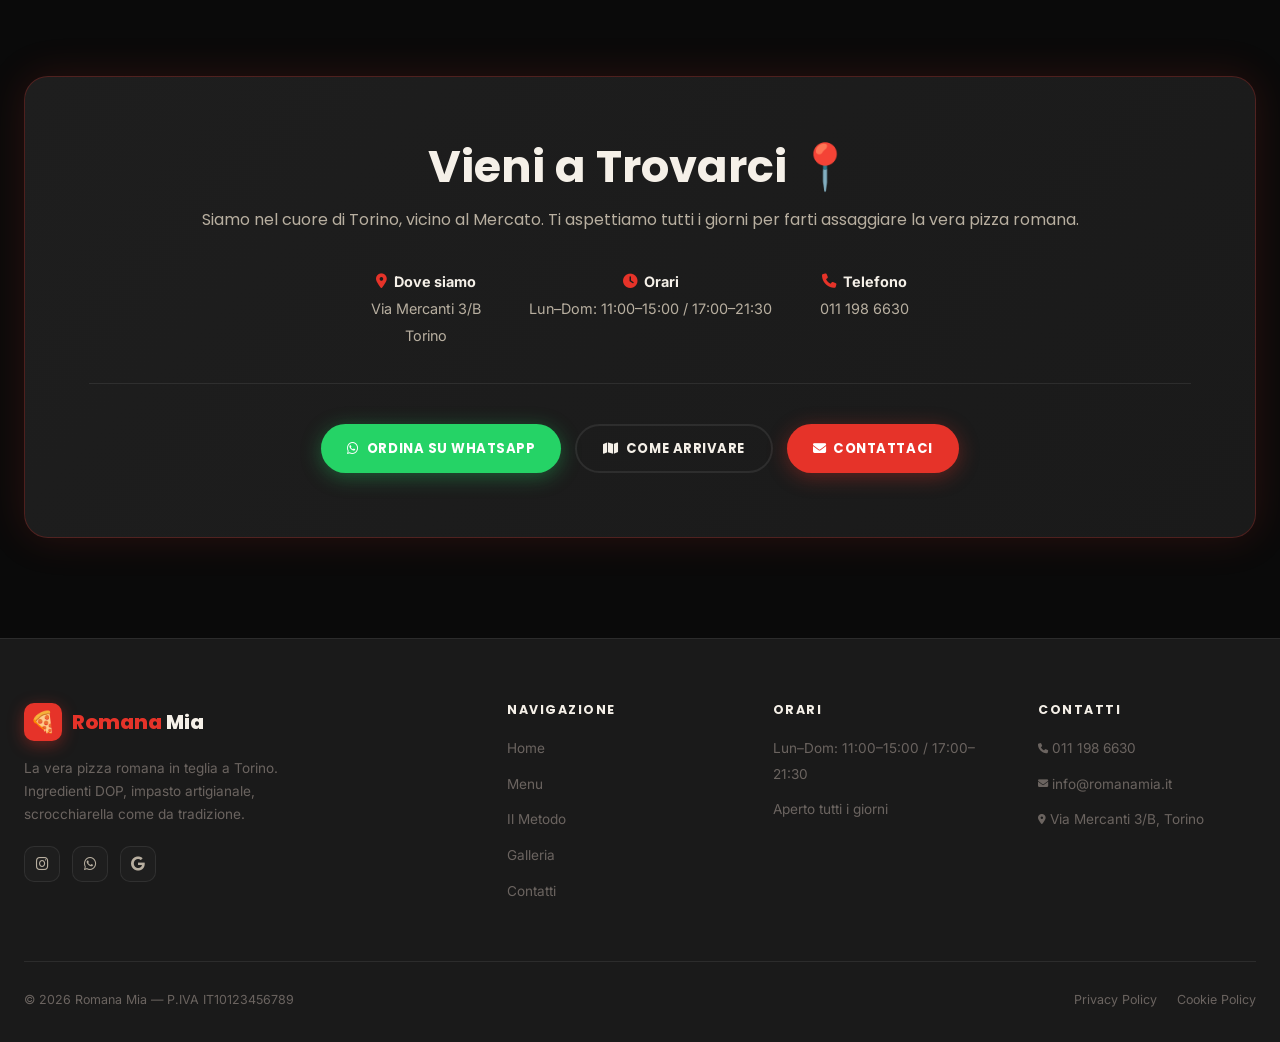
==== commit 173083ea: "Complete site transformation: Romana Mia pizzeria website Co-authored-by: pier-car <193921764+pier-c" ====
--- a/index.html
+++ b/index.html
@@ -116,7 +116,7 @@
         </div>
         <div id="recensioni-grid" class="recensioni-grid"></div>
         <div class="recensioni-cta animate-on-scroll">
-            <a href="https://www.google.com/maps/place/Romana+Mia+Pizza+Al+Taglio+Gourmet/@45.0700,7.6858,17z" target="_blank" rel="noopener" class="btn-outline" style="margin: 0 auto; display: inline-flex;">
+            <a data-config-href="{googleMapsReviewLink}" href="#" target="_blank" rel="noopener" class="btn-google-reviews">
                 <i class="fa-brands fa-google"></i> Leggi le nostre 450+ recensioni su Google
             </a>
         </div>
@@ -305,9 +305,9 @@
 </a>
 
 <!-- ===== BACK TO TOP ===== -->
-<a id="back-to-top" href="#home" aria-label="Torna su">
+<button id="back-to-top" onclick="window.scrollTo({top:0,behavior:'smooth'})" aria-label="Torna su">
     <i class="fa-solid fa-chevron-up"></i>
-</a>
+</button>
 
 <script src="config.js"></script>
 <script>
--- a/style.css
+++ b/style.css
@@ -694,6 +694,30 @@
 
 .recensioni-cta {
     text-align: center;
+    margin-top: 48px;
+}
+
+.btn-google-reviews {
+    background: linear-gradient(135deg, #4285F4, #34A853);
+    color: #fff;
+    border: none;
+    padding: 16px 36px;
+    border-radius: 50px;
+    font-family: 'Poppins', sans-serif;
+    font-size: 0.95rem;
+    font-weight: 700;
+    letter-spacing: 0.02em;
+    cursor: pointer;
+    display: inline-flex; align-items: center; gap: 10px;
+    transition: all 0.28s cubic-bezier(0.34,1.56,0.64,1);
+    white-space: nowrap;
+    box-shadow: 0 4px 24px rgba(66,133,244,0.4);
+    text-decoration: none;
+}
+.btn-google-reviews:hover {
+    transform: translateY(-4px) scale(1.04);
+    box-shadow: 0 10px 40px rgba(66,133,244,0.55);
+    color: #fff;
 }
 
 /* --- 11. ABOUT SECTION --- */
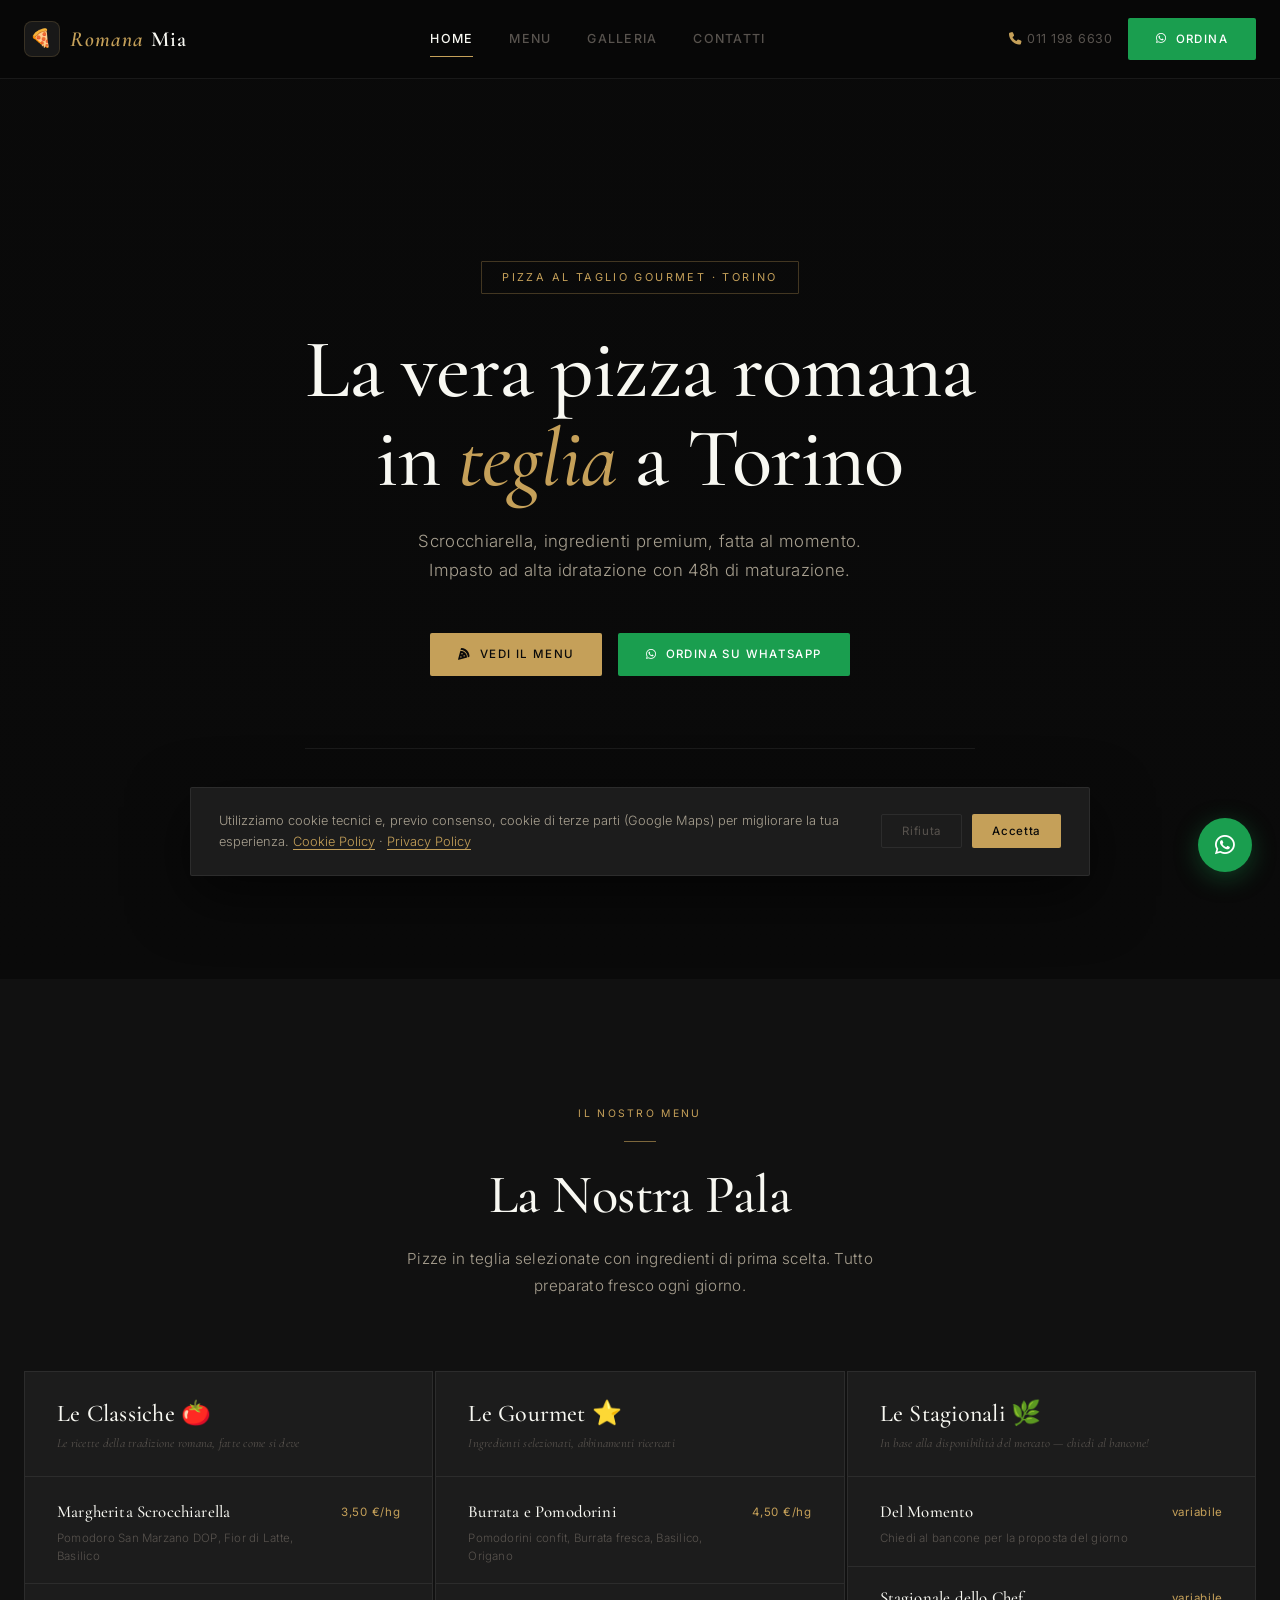
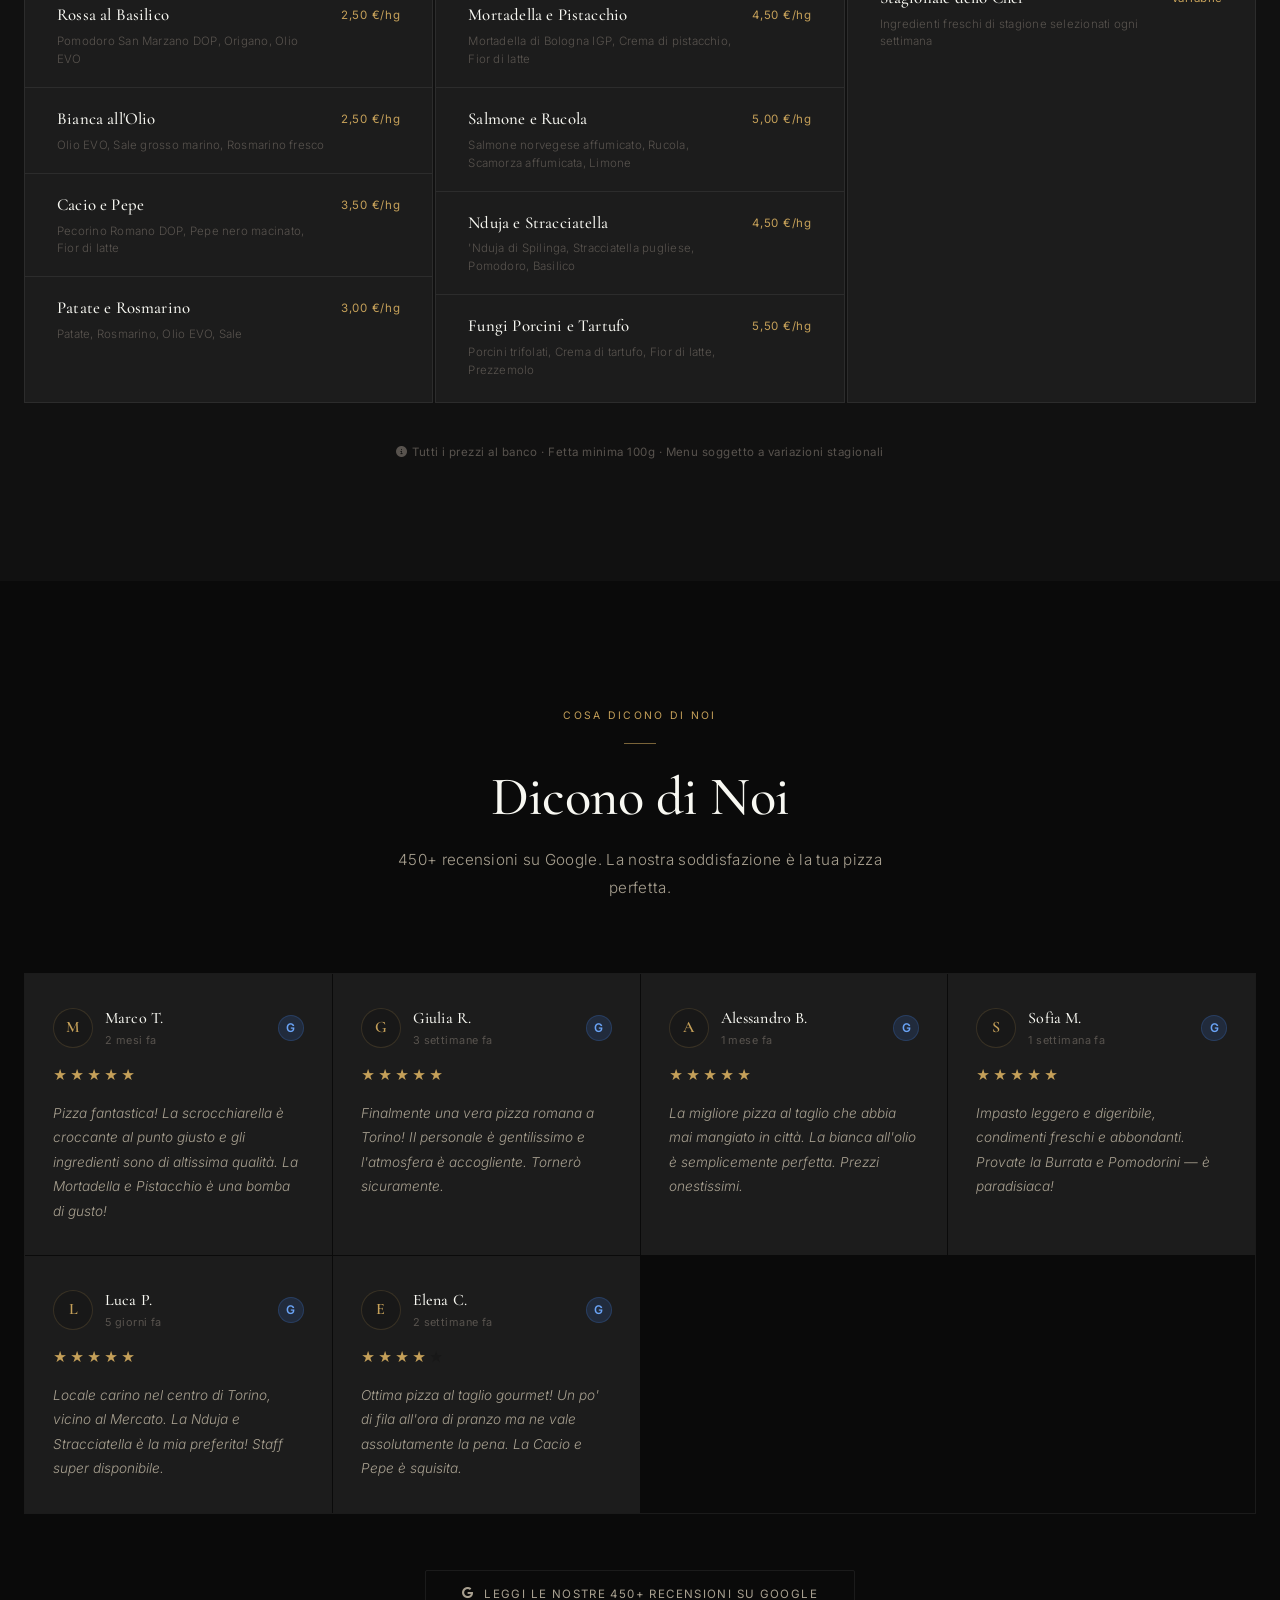
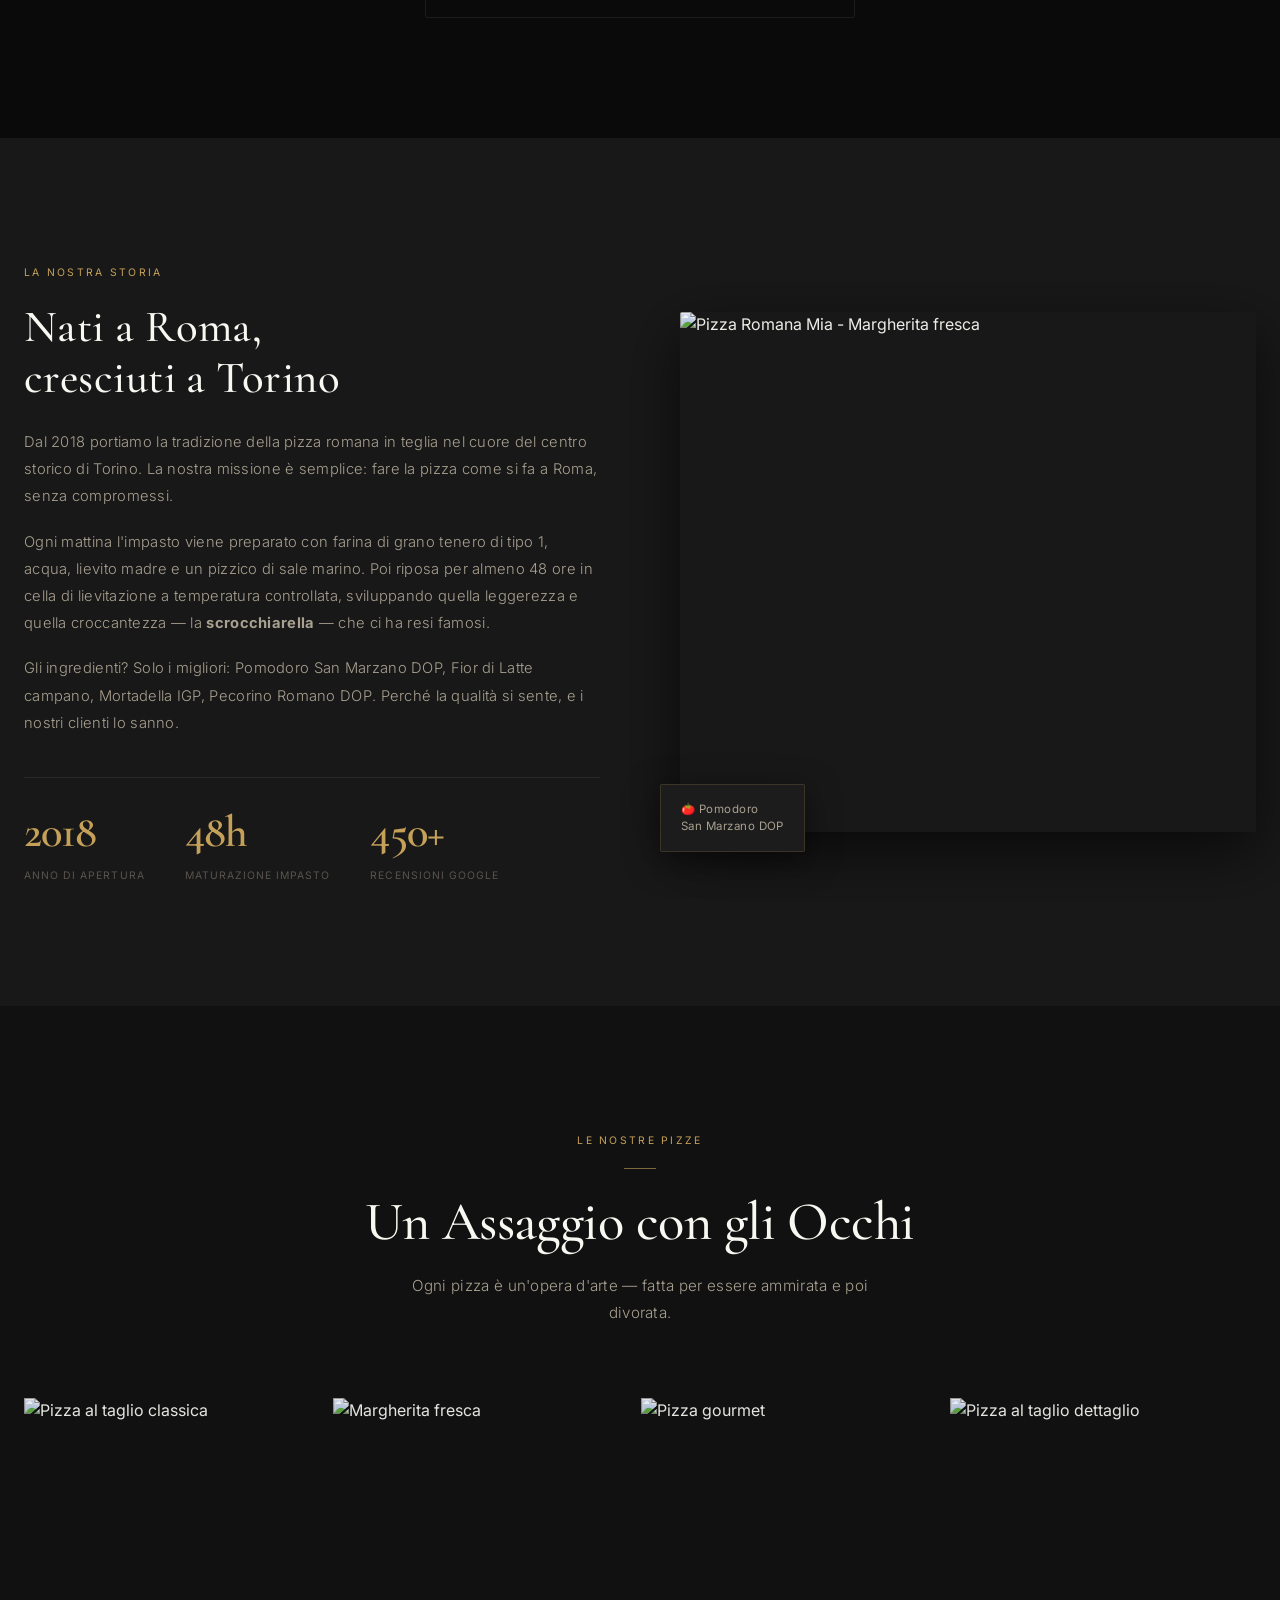
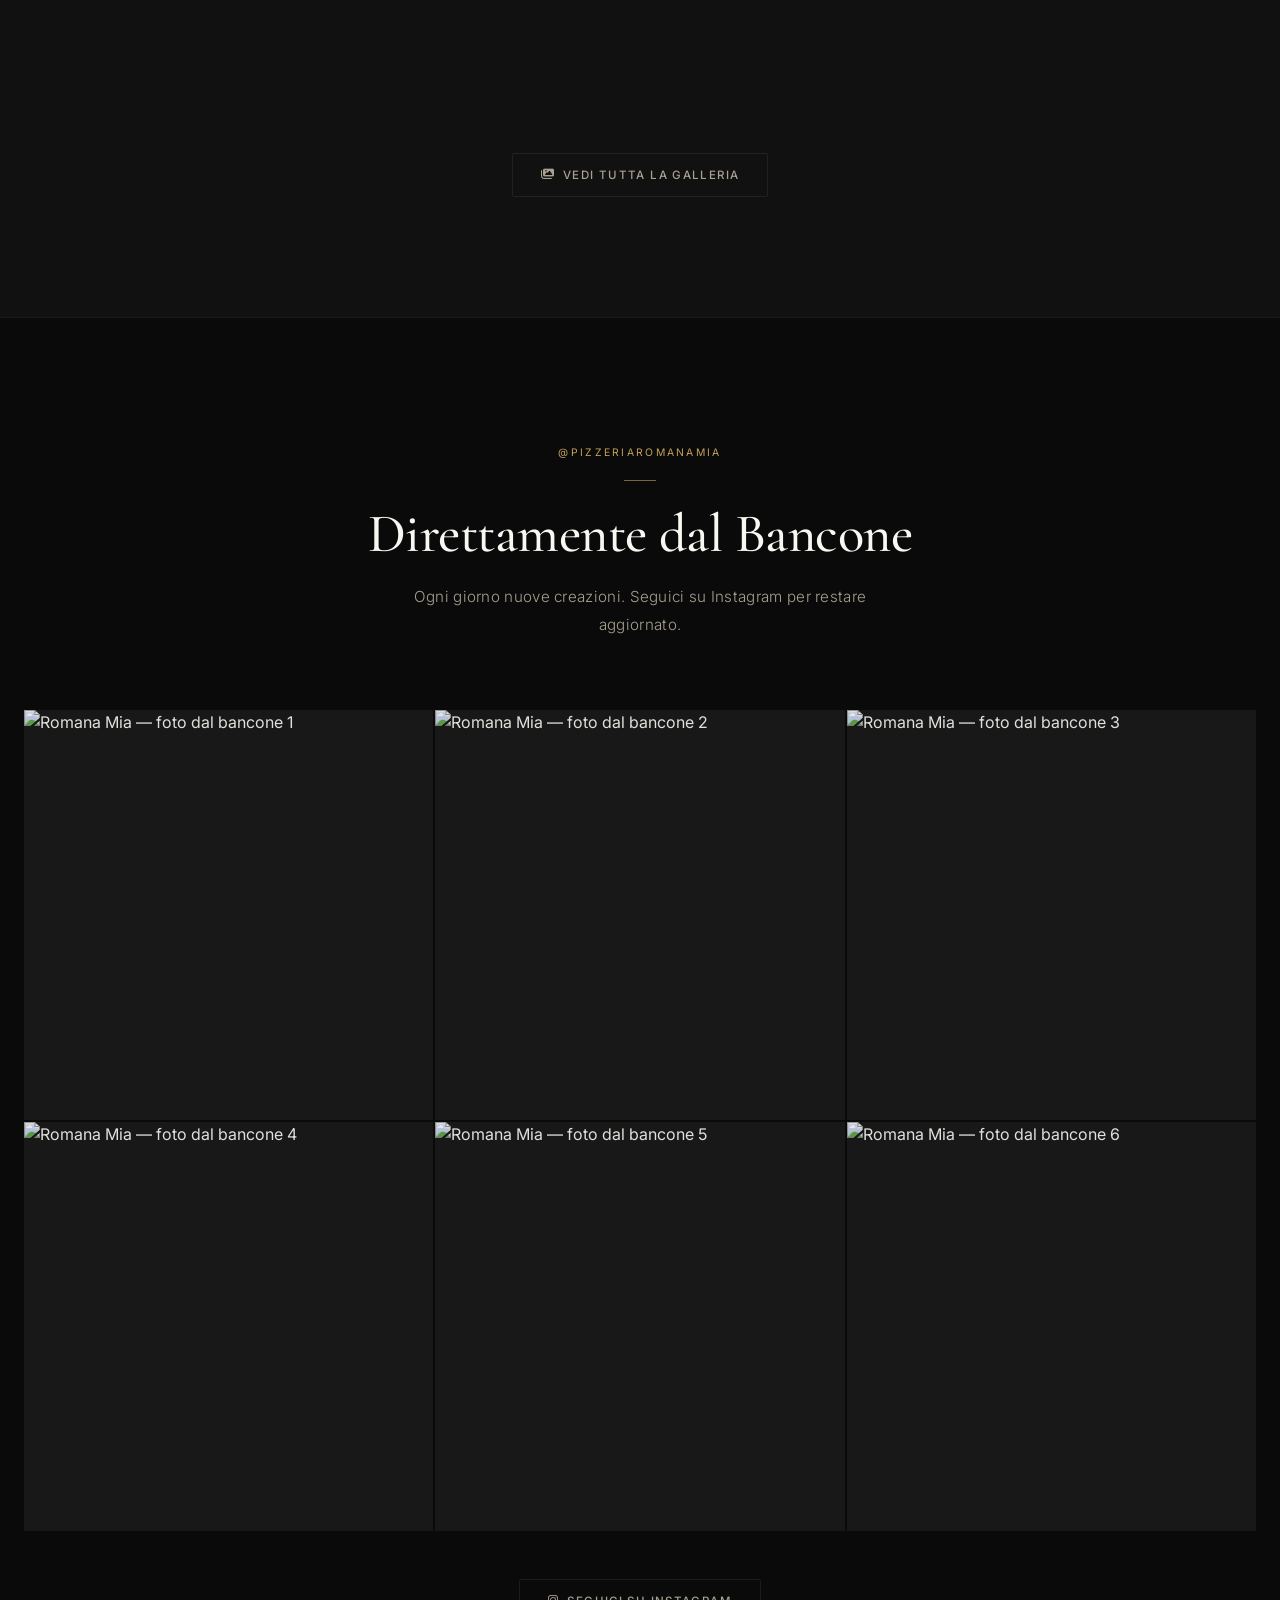
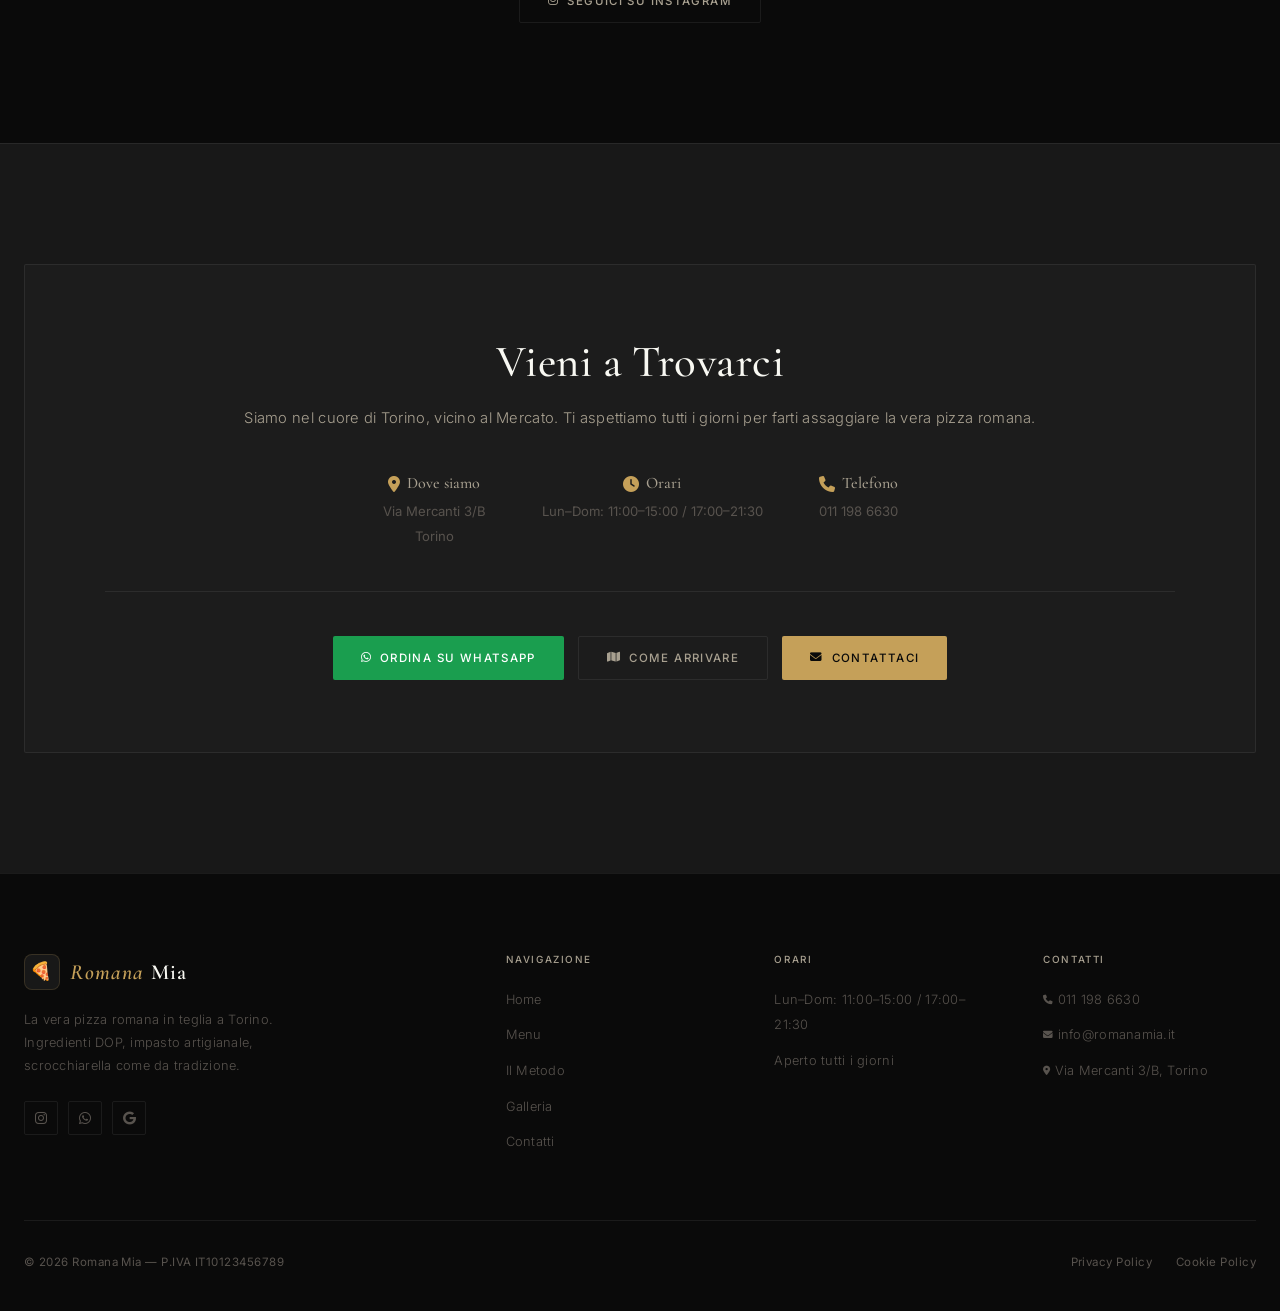
==== commit b942602e: "Premium aesthetic refactoring: Cormorant Garamond + Inter fonts, gold palette, silky animations, Ins" ====
--- a/index.html
+++ b/index.html
@@ -61,7 +61,7 @@
     <div class="hero-bg"></div>
     <div class="hero-overlay"></div>
     <div class="hero-content">
-        <span class="hero-eyebrow">🍕 Pizza al Taglio Gourmet · Torino</span>
+        <span class="hero-eyebrow">Pizza al Taglio Gourmet · Torino</span>
         <h1>La vera pizza romana<br>in <em>teglia</em> a Torino</h1>
         <p>Scrocchiarella, ingredienti premium, fatta al momento.<br>
            Impasto ad alta idratazione con 48h di maturazione.</p>
@@ -73,15 +73,15 @@
         </div>
         <div class="hero-trust">
             <div class="hero-trust-item">
-                <strong>🫓 Impasto Romano</strong>
+                <strong>Impasto Romano</strong>
                 <span>Scrocchiarella autentica</span>
             </div>
             <div class="hero-trust-item">
-                <strong>⭐ Ingredienti Premium</strong>
+                <strong>Ingredienti Premium</strong>
                 <span>DOP, IGP, artigianali</span>
             </div>
             <div class="hero-trust-item">
-                <strong>450+ Recensioni ⭐</strong>
+                <strong>450+ Recensioni</strong>
                 <span>Su Google Maps</span>
             </div>
         </div>
@@ -94,7 +94,7 @@
         <div class="section-header animate-on-scroll">
             <span class="section-eyebrow">Il Nostro Menu</span>
             <div class="section-divider"></div>
-            <h2>La Nostra Pala 🍕</h2>
+            <h2>La Nostra Pala</h2>
             <p>Pizze in teglia selezionate con ingredienti di prima scelta. Tutto preparato fresco ogni giorno.</p>
         </div>
         <div id="menu-grid"></div>
@@ -111,7 +111,7 @@
         <div class="section-header animate-on-scroll">
             <span class="section-eyebrow">Cosa Dicono di Noi</span>
             <div class="section-divider"></div>
-            <h2>Dicono di Noi ❤️</h2>
+            <h2>Dicono di Noi</h2>
             <p>450+ recensioni su Google. La nostra soddisfazione è la tua pizza perfetta.</p>
         </div>
         <div id="recensioni-grid" class="recensioni-grid"></div>
@@ -168,7 +168,7 @@
         <div class="section-header animate-on-scroll">
             <span class="section-eyebrow">Le Nostre Pizze</span>
             <div class="section-divider"></div>
-            <h2>Un Assaggio con gli Occhi 📸</h2>
+            <h2>Un Assaggio con gli Occhi</h2>
             <p>Ogni pizza è un'opera d'arte — fatta per essere ammirata e poi divorata.</p>
         </div>
         <div class="gallery-grid">
@@ -195,11 +195,29 @@
     </div>
 </section>
 
+<!-- ===== INSTAGRAM SECTION ===== -->
+<section class="instagram-section" id="instagram">
+    <div class="container">
+        <div class="section-header animate-on-scroll">
+            <span class="section-eyebrow">@pizzeriaromanamia</span>
+            <div class="section-divider"></div>
+            <h2>Direttamente dal Bancone</h2>
+            <p>Ogni giorno nuove creazioni. Seguici su Instagram per restare aggiornato.</p>
+        </div>
+        <div class="instagram-grid" id="instagram-grid"></div>
+        <div class="instagram-cta animate-on-scroll">
+            <a href="https://www.instagram.com/pizzeriaromanamia/" target="_blank" rel="noopener" class="btn-outline">
+                <i class="fa-brands fa-instagram"></i> Seguici su Instagram
+            </a>
+        </div>
+    </div>
+</section>
+
 <!-- ===== CTA SECTION ===== -->
 <section class="cta-section">
     <div class="container">
         <div class="cta-box animate-on-scroll">
-            <h2>Vieni a Trovarci 📍</h2>
+            <h2>Vieni a Trovarci</h2>
             <p>Siamo nel cuore di Torino, vicino al Mercato. Ti aspettiamo tutti i giorni per farti assaggiare la vera pizza romana.</p>
             <div class="cta-info">
                 <div class="cta-info-item">
--- a/style.css
+++ b/style.css
@@ -1,36 +1,36 @@
 /* ============================================================
    ROMANA MIA — Pizza al Taglio Gourmet
-   Dark Theme | Poppins + Inter | Rosso Pomodoro & Giallo Crosta
+   Dark Elegance | Cormorant Garamond + Inter | Gold Accent
    ============================================================ */
 
 /* --- 1. GOOGLE FONTS IMPORT --- */
-@import url('https://fonts.googleapis.com/css2?family=Poppins:wght@400;600;700;800;900&family=Inter:wght@400;500&display=swap');
+@import url('https://fonts.googleapis.com/css2?family=Cormorant+Garamond:ital,wght@0,400;0,500;0,600;0,700;1,400;1,500;1,600&family=Inter:wght@300;400;500&display=swap');
 
 /* --- 2. VARIABLES & RESET --- */
 :root {
     --bg-primary:    #0A0A0A;
     --bg-secondary:  #111111;
-    --bg-surface:    #1A1A1A;
-    --bg-card:       #1E1E1E;
-    --accent:        #E63329;
-    --accent-yellow: #F5C518;
-    --accent-hover:  #ff4a40;
-    --text-primary:  #F5F0E8;
-    --text-secondary:#B8AFA0;
-    --text-muted:    #6B6460;
-    --border:        rgba(230, 51, 41, 0.25);
-    --border-subtle: rgba(255, 255, 255, 0.08);
+    --bg-surface:    #181818;
+    --bg-card:       #1C1C1C;
+    --accent:        #C5A059;
+    --accent-hover:  #d4b46b;
+    --text-primary:  #F8F8F2;
+    --text-secondary:#A8A090;
+    --text-muted:    #58534E;
+    --border:        rgba(197, 160, 89, 0.18);
+    --border-subtle: rgba(255, 255, 255, 0.07);
     --shadow-sm:     0 2px 12px rgba(0,0,0,0.4);
     --shadow-md:     0 8px 32px rgba(0,0,0,0.5);
     --shadow-lg:     0 20px 60px rgba(0,0,0,0.6);
-    --shadow-glow:   0 0 40px rgba(230,51,41,0.15);
+    --shadow-glow:   0 0 48px rgba(197,160,89,0.06);
     /* Legacy aliases */
     --primary-red:   var(--accent);
     --primary-dark:  #0A0A0A;
     --text-main:     var(--text-primary);
     --text-light:    var(--text-secondary);
-    --white:         #F5F0E8;
+    --white:         #F8F8F2;
     --border-old:    var(--border);
+    --accent-legacy: var(--accent); /* legacy alias for backward compatibility */
 }
 
 *, *::before, *::after { margin: 0; padding: 0; box-sizing: border-box; }
@@ -38,7 +38,8 @@
 html { scroll-behavior: smooth; }
 
 body {
-    font-family: 'Poppins', sans-serif;
+    font-family: 'Inter', sans-serif;
+    font-weight: 400;
     color: var(--text-primary);
     line-height: 1.6;
     background-color: var(--bg-primary);
@@ -46,32 +47,33 @@
 }
 
 h1, h2, h3, h4, h5 {
-    font-family: 'Poppins', sans-serif;
+    font-family: 'Cormorant Garamond', serif;
     line-height: 1.15;
-    font-weight: 700;
-}
-
-a { text-decoration: none; transition: all 0.28s ease; color: inherit; }
+    font-weight: 600;
+    letter-spacing: 0.01em;
+}
+
+a { text-decoration: none; transition: all 0.6s cubic-bezier(0.16,1,0.3,1); color: inherit; }
 ul { list-style: none; }
 img { width: 100%; display: block; object-fit: cover; }
 
 /* --- 3. HEADER --- */
 header {
-    background: rgba(10, 10, 10, 0.88);
-    backdrop-filter: blur(24px);
-    -webkit-backdrop-filter: blur(24px);
+    background: rgba(8, 8, 8, 0.82);
+    backdrop-filter: blur(28px) saturate(160%);
+    -webkit-backdrop-filter: blur(28px) saturate(160%);
     border-bottom: 1px solid var(--border-subtle);
-    padding: 16px 0;
+    padding: 18px 0;
     position: sticky;
     top: 0;
     z-index: 2000;
-    transition: padding 0.3s ease, box-shadow 0.3s ease;
+    transition: padding 0.5s cubic-bezier(0.16,1,0.3,1), box-shadow 0.5s ease;
 }
 
 header.scrolled {
-    padding: 10px 0;
-    background: rgba(10, 10, 10, 0.98);
-    box-shadow: 0 4px 40px rgba(0,0,0,0.5);
+    padding: 12px 0;
+    background: rgba(8, 8, 8, 0.96);
+    box-shadow: 0 4px 40px rgba(0,0,0,0.6);
 }
 
 .container {
@@ -92,57 +94,59 @@
     display: flex;
     align-items: center;
     gap: 10px;
-    font-family: 'Poppins', sans-serif;
-    font-weight: 800;
-    font-size: 1.25rem;
+    font-family: 'Cormorant Garamond', serif;
+    font-weight: 600;
+    font-size: 1.35rem;
+    letter-spacing: 0.05em;
     color: var(--text-primary);
     white-space: nowrap;
     flex-shrink: 0;
 }
 
 .logo-icon {
-    width: 38px; height: 38px;
-    background: var(--accent);
-    border-radius: 10px;
+    width: 36px; height: 36px;
+    background: var(--bg-surface);
+    border: 1px solid var(--border);
+    border-radius: 8px;
     display: flex; align-items: center; justify-content: center;
-    font-size: 1.3rem;
+    font-size: 1.1rem;
     flex-shrink: 0;
-    box-shadow: 0 4px 16px rgba(230,51,41,0.4);
-    transition: transform 0.28s cubic-bezier(0.34,1.56,0.64,1);
+    transition: transform 0.6s cubic-bezier(0.16,1,0.3,1), border-color 0.4s ease;
 }
 
 .logo:hover .logo-icon {
-    transform: rotate(-8deg) scale(1.08);
+    transform: rotate(-4deg);
+    border-color: var(--accent);
 }
 
 .logo span { color: var(--text-primary); }
-.logo span em { color: var(--accent); font-style: normal; }
+.logo span em { color: var(--accent); font-style: italic; }
 
 /* Desktop nav */
 .desktop-menu {
     display: flex;
     align-items: center;
-    gap: 32px;
+    gap: 36px;
 }
 
 .desktop-menu a {
-    color: var(--text-secondary);
-    font-size: 0.88rem;
-    font-weight: 500;
-    letter-spacing: 0.02em;
+    color: var(--text-muted);
+    font-size: 0.78rem;
+    font-weight: 500;
+    letter-spacing: 0.1em;
+    text-transform: uppercase;
     padding: 6px 0;
     position: relative;
-    transition: color 0.22s ease;
+    transition: color 0.4s ease;
 }
 
 .desktop-menu a::after {
     content: '';
     position: absolute;
     bottom: -2px; left: 0;
-    width: 0; height: 2px;
+    width: 0; height: 1px;
     background: var(--accent);
-    border-radius: 2px;
-    transition: width 0.28s cubic-bezier(0.34,1.56,0.64,1);
+    transition: width 0.6s cubic-bezier(0.16,1,0.3,1);
 }
 
 .desktop-menu a:hover,
@@ -155,85 +159,83 @@
 .header-right {
     display: flex;
     align-items: center;
-    gap: 14px;
+    gap: 16px;
     flex-shrink: 0;
 }
 
 .phone-cta {
-    color: var(--text-secondary);
-    font-size: 0.82rem;
-    font-weight: 500;
+    color: var(--text-muted);
+    font-size: 0.78rem;
+    font-weight: 400;
+    letter-spacing: 0.04em;
     display: flex; align-items: center; gap: 6px;
 }
 
-.phone-cta:hover { color: var(--accent); }
+.phone-cta:hover { color: var(--text-primary); }
 .phone-cta i { color: var(--accent); }
 
 /* --- 4. BUTTONS --- */
 .btn-red {
     background: var(--accent);
-    color: #fff;
+    color: #0A0A0A;
     border: none;
-    padding: 12px 26px;
-    border-radius: 50px;
-    font-family: 'Poppins', sans-serif;
-    font-size: 0.82rem;
-    font-weight: 700;
-    letter-spacing: 0.04em;
+    padding: 12px 28px;
+    border-radius: 2px;
+    font-family: 'Inter', sans-serif;
+    font-size: 0.72rem;
+    font-weight: 500;
+    letter-spacing: 0.12em;
     text-transform: uppercase;
     cursor: pointer;
-    display: inline-flex; align-items: center; gap: 7px;
-    transition: all 0.28s cubic-bezier(0.34,1.56,0.64,1);
+    display: inline-flex; align-items: center; gap: 8px;
+    transition: all 0.6s cubic-bezier(0.16,1,0.3,1);
     white-space: nowrap;
-    box-shadow: 0 4px 20px rgba(230,51,41,0.35);
 }
 
 .btn-red:hover {
     background: var(--accent-hover);
-    transform: translateY(-3px) scale(1.04);
-    box-shadow: 0 8px 32px rgba(230,51,41,0.55);
-    color: #fff;
+    transform: translateY(-2px);
+    box-shadow: 0 8px 28px rgba(197,160,89,0.25);
+    color: #0A0A0A;
 }
 
 .btn-yellow {
-    background: var(--accent-yellow);
-    color: #111;
+    background: var(--accent);
+    color: #0A0A0A;
     border: none;
-    padding: 12px 26px;
-    border-radius: 50px;
-    font-family: 'Poppins', sans-serif;
-    font-size: 0.82rem;
-    font-weight: 700;
-    letter-spacing: 0.04em;
+    padding: 12px 28px;
+    border-radius: 2px;
+    font-family: 'Inter', sans-serif;
+    font-size: 0.72rem;
+    font-weight: 500;
+    letter-spacing: 0.12em;
     text-transform: uppercase;
     cursor: pointer;
-    display: inline-flex; align-items: center; gap: 7px;
-    transition: all 0.28s cubic-bezier(0.34,1.56,0.64,1);
+    display: inline-flex; align-items: center; gap: 8px;
+    transition: all 0.6s cubic-bezier(0.16,1,0.3,1);
     white-space: nowrap;
-    box-shadow: 0 4px 20px rgba(245,197,24,0.35);
 }
 
 .btn-yellow:hover {
-    background: #ffd740;
-    transform: translateY(-3px) scale(1.04);
-    box-shadow: 0 8px 32px rgba(245,197,24,0.55);
-    color: #111;
+    background: var(--accent-hover);
+    transform: translateY(-2px);
+    color: #0A0A0A;
 }
 
 .btn-outline {
     background: transparent;
-    color: var(--text-primary);
-    border: 2px solid var(--border-subtle);
-    padding: 12px 26px;
-    border-radius: 50px;
-    font-family: 'Poppins', sans-serif;
-    font-size: 0.82rem;
-    font-weight: 700;
-    letter-spacing: 0.04em;
+    color: var(--text-secondary);
+    border: 1px solid var(--border-subtle);
+    padding: 12px 28px;
+    border-radius: 2px;
+    font-family: 'Inter', sans-serif;
+    font-size: 0.72rem;
+    font-weight: 500;
+    letter-spacing: 0.12em;
     text-transform: uppercase;
     cursor: pointer;
-    display: inline-flex; align-items: center; gap: 7px;
-    transition: all 0.28s ease;
+    display: inline-flex; align-items: center; gap: 8px;
+    transition: all 0.6s cubic-bezier(0.16,1,0.3,1);
     white-space: nowrap;
 }
 
@@ -244,28 +246,27 @@
 }
 
 .btn-whatsapp {
-    background: #25D366;
+    background: #1a9e4f;
     color: #fff;
     border: none;
-    padding: 12px 26px;
-    border-radius: 50px;
-    font-family: 'Poppins', sans-serif;
-    font-size: 0.82rem;
-    font-weight: 700;
-    letter-spacing: 0.04em;
+    padding: 12px 28px;
+    border-radius: 2px;
+    font-family: 'Inter', sans-serif;
+    font-size: 0.72rem;
+    font-weight: 500;
+    letter-spacing: 0.12em;
     text-transform: uppercase;
     cursor: pointer;
     display: inline-flex; align-items: center; gap: 8px;
-    transition: all 0.28s cubic-bezier(0.34,1.56,0.64,1);
+    transition: all 0.6s cubic-bezier(0.16,1,0.3,1);
     white-space: nowrap;
-    box-shadow: 0 4px 20px rgba(37,211,102,0.35);
     text-decoration: none;
 }
 
 .btn-whatsapp:hover {
-    background: #1ebe5a;
-    transform: translateY(-3px) scale(1.04);
-    box-shadow: 0 8px 32px rgba(37,211,102,0.55);
+    background: #22b85c;
+    transform: translateY(-2px);
+    box-shadow: 0 8px 24px rgba(26,158,79,0.3);
     color: #fff;
 }
 
@@ -281,51 +282,54 @@
     background: none;
     border: none;
     padding: 4px;
-    border-radius: 8px;
-    transition: background 0.2s ease;
+    border-radius: 4px;
+    transition: background 0.3s ease;
 }
 
 .hamburger:hover { background: var(--bg-surface); }
 
 .hamburger span {
     display: block;
-    width: 22px; height: 2px;
-    background: var(--text-primary);
-    border-radius: 2px;
-    transition: all 0.3s ease;
-}
-
-.hamburger.open span:nth-child(1) { transform: translateY(7px) rotate(45deg); }
+    width: 22px; height: 1px;
+    background: var(--text-secondary);
+    border-radius: 1px;
+    transition: all 0.5s cubic-bezier(0.16,1,0.3,1);
+}
+
+.hamburger.open span:nth-child(1) { transform: translateY(6px) rotate(45deg); }
 .hamburger.open span:nth-child(2) { opacity: 0; transform: scaleX(0); }
-.hamburger.open span:nth-child(3) { transform: translateY(-7px) rotate(-45deg); }
+.hamburger.open span:nth-child(3) { transform: translateY(-6px) rotate(-45deg); }
 
 .mobile-menu {
     display: none;
     flex-direction: column;
-    background: var(--bg-surface);
+    background: rgba(10,10,10,0.97);
+    backdrop-filter: blur(20px);
     border-top: 1px solid var(--border-subtle);
-    padding: 16px 24px 24px;
-    gap: 4px;
+    padding: 20px 24px 28px;
+    gap: 0;
 }
 
 .mobile-menu.open { display: flex; }
 
 .mobile-menu a {
-    color: var(--text-secondary);
-    font-size: 1rem;
-    font-weight: 500;
-    padding: 12px 0;
+    color: var(--text-muted);
+    font-size: 0.78rem;
+    font-weight: 500;
+    letter-spacing: 0.1em;
+    text-transform: uppercase;
+    padding: 14px 0;
     border-bottom: 1px solid var(--border-subtle);
     display: flex; align-items: center; gap: 10px;
-    transition: color 0.2s ease;
-}
-
-.mobile-menu a:last-child { border-bottom: none; }
+    transition: color 0.4s ease;
+}
+
+.mobile-menu a:last-of-type { border-bottom: none; }
 .mobile-menu a:hover,
-.mobile-menu a.active { color: var(--accent); }
+.mobile-menu a.active { color: var(--text-primary); }
 
 .mobile-cta {
-    margin-top: 14px;
+    margin-top: 20px;
     display: flex;
     flex-direction: column;
     gap: 10px;
@@ -336,8 +340,8 @@
 /* --- 6. ANIMATE ON SCROLL --- */
 .animate-on-scroll {
     opacity: 0;
-    transform: translateY(30px);
-    transition: opacity 0.55s ease, transform 0.55s cubic-bezier(0.34,1.56,0.64,1);
+    transform: translateY(20px);
+    transition: opacity 0.75s cubic-bezier(0.16,1,0.3,1), transform 0.75s cubic-bezier(0.16,1,0.3,1);
 }
 
 .animate-on-scroll.visible {
@@ -354,7 +358,7 @@
     position: relative;
     overflow: hidden;
     text-align: center;
-    padding: 100px 24px 60px;
+    padding: 120px 24px 80px;
 }
 
 .hero-bg {
@@ -363,10 +367,10 @@
     background-image: url('https://images.unsplash.com/photo-1565299624946-b28f40a0ae38?q=80&w=1600&auto=format&fit=crop');
     background-size: cover;
     background-position: center;
-    filter: brightness(0.35);
+    filter: brightness(0.28) saturate(0.8);
     z-index: 0;
-    transform: scale(1.05);
-    transition: transform 8s ease;
+    transform: scale(1.04);
+    transition: transform 10s ease;
 }
 
 .hero:hover .hero-bg { transform: scale(1.0); }
@@ -374,7 +378,7 @@
 .hero-overlay {
     position: absolute;
     inset: 0;
-    background: linear-gradient(180deg, rgba(0,0,0,0.1) 0%, rgba(10,10,10,0.7) 100%);
+    background: linear-gradient(180deg, rgba(0,0,0,0.05) 0%, rgba(10,10,10,0.72) 100%);
     z-index: 1;
 }
 
@@ -386,159 +390,176 @@
 
 .hero-eyebrow {
     display: inline-block;
-    background: rgba(230,51,41,0.18);
-    border: 1px solid rgba(230,51,41,0.4);
+    background: transparent;
+    border: 1px solid rgba(197,160,89,0.3);
     color: var(--accent);
-    font-size: 0.72rem;
-    font-weight: 700;
-    letter-spacing: 0.14em;
-    text-transform: uppercase;
-    padding: 6px 18px;
-    border-radius: 50px;
+    font-size: 0.68rem;
+    font-family: 'Inter', sans-serif;
+    font-weight: 400;
+    letter-spacing: 0.22em;
+    text-transform: uppercase;
+    padding: 7px 20px;
+    border-radius: 1px;
+    margin-bottom: 32px;
+}
+
+.hero h1 {
+    font-size: clamp(2.8rem, 6.5vw, 5.5rem);
+    font-weight: 500;
+    color: var(--text-primary);
+    line-height: 1.06;
     margin-bottom: 24px;
-}
-
-.hero h1 {
-    font-size: clamp(2.4rem, 6vw, 4.8rem);
-    font-weight: 900;
-    color: var(--text-primary);
-    line-height: 1.08;
-    margin-bottom: 20px;
-    text-shadow: 0 4px 40px rgba(0,0,0,0.5);
+    letter-spacing: -0.01em;
 }
 
 .hero h1 em {
-    font-style: normal;
+    font-style: italic;
     color: var(--accent);
 }
 
 .hero p {
-    font-size: clamp(1rem, 2.5vw, 1.2rem);
+    font-size: clamp(0.9rem, 2vw, 1.05rem);
     color: var(--text-secondary);
-    margin-bottom: 40px;
-    font-weight: 400;
-    line-height: 1.65;
+    margin-bottom: 48px;
+    font-weight: 300;
+    line-height: 1.75;
+    letter-spacing: 0.02em;
 }
 
 .hero-buttons {
     display: flex;
-    gap: 14px;
+    gap: 16px;
     justify-content: center;
     flex-wrap: wrap;
-    margin-bottom: 56px;
+    margin-bottom: 72px;
 }
 
 .hero-trust {
     display: flex;
-    gap: 40px;
+    gap: 48px;
     justify-content: center;
     flex-wrap: wrap;
+    border-top: 1px solid var(--border-subtle);
+    padding-top: 40px;
 }
 
 .hero-trust-item {
     display: flex;
     flex-direction: column;
     align-items: center;
-    gap: 4px;
+    gap: 5px;
+    color: var(--text-muted);
+    font-size: 0.72rem;
+    letter-spacing: 0.06em;
+    text-transform: uppercase;
+}
+
+.hero-trust-item strong {
     color: var(--text-secondary);
-    font-size: 0.8rem;
-}
-
-.hero-trust-item strong {
-    color: var(--text-primary);
-    font-size: 1.05rem;
-    font-weight: 700;
+    font-family: 'Cormorant Garamond', serif;
+    font-size: 1rem;
+    font-weight: 500;
+    letter-spacing: 0.02em;
+    text-transform: none;
 }
 
 /* --- 8. SECTION COMMON --- */
 .section-padding {
-    padding: 100px 0;
+    padding: 120px 0;
 }
 
 .section-header {
     text-align: center;
-    margin-bottom: 60px;
+    margin-bottom: 72px;
 }
 
 .section-eyebrow {
     display: inline-block;
     color: var(--accent);
-    font-size: 0.72rem;
-    font-weight: 700;
-    letter-spacing: 0.16em;
-    text-transform: uppercase;
-    margin-bottom: 14px;
+    font-size: 0.65rem;
+    font-family: 'Inter', sans-serif;
+    font-weight: 400;
+    letter-spacing: 0.22em;
+    text-transform: uppercase;
+    margin-bottom: 18px;
 }
 
 .section-header h2 {
-    font-size: clamp(2rem, 4vw, 3rem);
+    font-size: clamp(2.2rem, 4.5vw, 3.4rem);
     color: var(--text-primary);
-    margin-bottom: 16px;
+    margin-bottom: 18px;
+    font-weight: 500;
+    letter-spacing: -0.01em;
 }
 
 .section-header p {
     color: var(--text-secondary);
-    font-size: 1.05rem;
-    max-width: 560px;
+    font-size: 0.95rem;
+    font-weight: 300;
+    max-width: 500px;
     margin: 0 auto;
-    line-height: 1.7;
+    line-height: 1.8;
+    letter-spacing: 0.02em;
 }
 
 /* Decorative divider */
 .section-divider {
-    width: 48px; height: 4px;
+    width: 32px; height: 1px;
     background: var(--accent);
-    border-radius: 4px;
-    margin: 0 auto 20px;
+    margin: 0 auto 22px;
+    opacity: 0.6;
 }
 
 /* --- 9. MENU SECTION --- */
 .menu-section {
     background: var(--bg-secondary);
-    padding: 100px 0;
+    padding: 120px 0;
 }
 
 #menu-grid {
     display: grid;
-    grid-template-columns: repeat(auto-fit, minmax(340px, 1fr));
-    gap: 28px;
+    grid-template-columns: repeat(auto-fit, minmax(360px, 1fr));
+    gap: 2px;
 }
 
 .menu-category-card {
     background: var(--bg-card);
     border: 1px solid var(--border-subtle);
-    border-radius: 20px;
+    border-radius: 0;
     overflow: hidden;
-    transition: transform 0.35s cubic-bezier(0.34,1.56,0.64,1), box-shadow 0.35s ease, border-color 0.35s ease;
+    transition: border-color 0.6s ease, filter 0.6s ease;
 }
 
 .menu-category-card:hover {
-    transform: translateY(-6px) scale(1.02);
-    box-shadow: var(--shadow-lg), var(--shadow-glow);
     border-color: var(--border);
+    filter: brightness(1.06);
 }
 
 .menu-category-header {
-    background: linear-gradient(135deg, rgba(230,51,41,0.12) 0%, rgba(230,51,41,0.04) 100%);
+    background: transparent;
     border-bottom: 1px solid var(--border-subtle);
-    padding: 24px 28px 20px;
+    padding: 28px 32px 22px;
 }
 
 .menu-category-title {
-    font-size: 1.35rem;
-    font-weight: 800;
+    font-size: 1.5rem;
+    font-weight: 500;
+    font-family: 'Cormorant Garamond', serif;
     color: var(--text-primary);
     margin-bottom: 6px;
+    letter-spacing: 0.01em;
 }
 
 .menu-category-desc {
-    font-size: 0.82rem;
-    color: var(--text-secondary);
+    font-size: 0.78rem;
+    color: var(--text-muted);
     font-style: italic;
+    font-family: 'Cormorant Garamond', serif;
+    letter-spacing: 0.02em;
 }
 
 .menu-pizza-list {
-    padding: 8px 0;
+    padding: 4px 0;
 }
 
 .menu-pizza-item {
@@ -546,15 +567,15 @@
     justify-content: space-between;
     align-items: flex-start;
     gap: 16px;
-    padding: 16px 28px;
+    padding: 18px 32px;
     border-bottom: 1px solid var(--border-subtle);
-    transition: background 0.2s ease;
+    transition: background 0.4s ease;
 }
 
 .menu-pizza-item:last-child { border-bottom: none; }
 
 .menu-pizza-item:hover {
-    background: rgba(230,51,41,0.05);
+    background: rgba(197,160,89,0.03);
 }
 
 .menu-pizza-info {
@@ -565,80 +586,85 @@
 }
 
 .menu-pizza-nome {
-    font-weight: 700;
-    font-size: 0.95rem;
+    font-weight: 500;
+    font-family: 'Cormorant Garamond', serif;
+    font-size: 1.05rem;
     color: var(--text-primary);
+    letter-spacing: 0.01em;
 }
 
 .menu-pizza-ingredienti {
-    font-size: 0.78rem;
-    color: var(--text-muted);
-    font-family: 'Inter', sans-serif;
-    line-height: 1.5;
+    font-size: 0.72rem;
+    color: var(--text-muted);
+    font-family: 'Inter', sans-serif;
+    font-weight: 300;
+    line-height: 1.55;
+    letter-spacing: 0.02em;
 }
 
 .menu-pizza-prezzo {
-    font-size: 0.82rem;
-    font-weight: 700;
-    color: var(--accent-yellow);
-    background: rgba(245,197,24,0.12);
-    border: 1px solid rgba(245,197,24,0.25);
-    padding: 4px 10px;
-    border-radius: 50px;
+    font-size: 0.72rem;
+    font-weight: 400;
+    font-family: 'Inter', sans-serif;
+    color: var(--accent);
+    letter-spacing: 0.06em;
+    padding: 4px 0;
     white-space: nowrap;
     flex-shrink: 0;
 }
 
 .menu-note {
     text-align: center;
-    margin-top: 36px;
-    color: var(--text-muted);
-    font-size: 0.82rem;
-    font-family: 'Inter', sans-serif;
+    margin-top: 40px;
+    color: var(--text-muted);
+    font-size: 0.72rem;
+    font-family: 'Inter', sans-serif;
+    letter-spacing: 0.04em;
 }
 
 /* --- 10. RECENSIONI SECTION --- */
 .recensioni-section {
     background: var(--bg-primary);
-    padding: 100px 0;
+    padding: 120px 0;
 }
 
 .recensioni-grid {
     display: grid;
     grid-template-columns: repeat(auto-fit, minmax(300px, 1fr));
-    gap: 24px;
-    margin-bottom: 48px;
+    gap: 1px;
+    border: 1px solid var(--border-subtle);
+    margin-bottom: 56px;
 }
 
 .recensione-card {
     background: var(--bg-card);
-    border: 1px solid var(--border-subtle);
-    border-radius: 16px;
-    padding: 28px;
-    transition: transform 0.35s cubic-bezier(0.34,1.56,0.64,1), box-shadow 0.35s ease, border-color 0.35s ease;
+    border: none;
+    padding: 32px 28px;
+    transition: filter 0.6s ease, background 0.6s ease;
 }
 
 .recensione-card:hover {
-    transform: translateY(-6px) scale(1.02);
-    box-shadow: var(--shadow-md);
-    border-color: var(--border);
+    filter: brightness(1.08);
+    background: var(--bg-surface);
 }
 
 .recensione-header {
     display: flex;
     align-items: center;
     gap: 12px;
-    margin-bottom: 14px;
+    margin-bottom: 16px;
 }
 
 .recensione-avatar {
-    width: 44px; height: 44px;
+    width: 40px; height: 40px;
     border-radius: 50%;
-    background: linear-gradient(135deg, var(--accent), #ff6b61);
+    background: var(--bg-surface);
+    border: 1px solid var(--border);
     display: flex; align-items: center; justify-content: center;
-    font-weight: 800;
-    font-size: 1.1rem;
-    color: #fff;
+    font-family: 'Cormorant Garamond', serif;
+    font-weight: 600;
+    font-size: 1rem;
+    color: var(--accent);
     flex-shrink: 0;
 }
 
@@ -649,47 +675,53 @@
 }
 
 .recensione-nome {
-    font-weight: 700;
-    font-size: 0.9rem;
+    font-weight: 500;
+    font-family: 'Cormorant Garamond', serif;
+    font-size: 1rem;
     color: var(--text-primary);
+    letter-spacing: 0.01em;
 }
 
 .recensione-data {
+    font-size: 0.68rem;
+    color: var(--text-muted);
+    font-family: 'Inter', sans-serif;
+    letter-spacing: 0.04em;
+}
+
+.google-icon {
+    width: 26px; height: 26px;
+    border-radius: 50%;
+    background: rgba(66,133,244,0.15);
+    border: 1px solid rgba(66,133,244,0.2);
+    color: #6aa3f5;
+    font-weight: 600;
     font-size: 0.75rem;
-    color: var(--text-muted);
-    font-family: 'Inter', sans-serif;
-}
-
-.google-icon {
-    width: 28px; height: 28px;
-    border-radius: 50%;
-    background: #4285F4;
-    color: #fff;
-    font-weight: 900;
-    font-size: 0.85rem;
     display: flex; align-items: center; justify-content: center;
     flex-shrink: 0;
 }
 
 .recensione-stelle {
-    margin-bottom: 12px;
-    display: flex; gap: 2px;
+    margin-bottom: 14px;
+    display: flex; gap: 3px;
 }
 
 .star {
-    color: var(--text-muted);
-    font-size: 1rem;
+    color: var(--bg-surface);
+    font-size: 0.85rem;
 }
 
 .star.filled {
-    color: var(--accent-yellow);
+    color: var(--accent);
 }
 
 .recensione-testo {
-    font-size: 0.88rem;
+    font-size: 0.85rem;
     color: var(--text-secondary);
-    line-height: 1.7;
-    font-family: 'Inter', sans-serif;
+    line-height: 1.8;
+    font-family: 'Inter', sans-serif;
+    font-weight: 300;
+    font-style: italic;
 }
 
 .recensioni-cta {
@@ -698,88 +730,95 @@
 }
 
 .btn-google-reviews {
-    background: linear-gradient(135deg, #4285F4, #34A853);
-    color: #fff;
-    border: none;
-    padding: 16px 36px;
-    border-radius: 50px;
-    font-family: 'Poppins', sans-serif;
-    font-size: 0.95rem;
-    font-weight: 700;
-    letter-spacing: 0.02em;
+    background: transparent;
+    color: var(--text-secondary);
+    border: 1px solid var(--border-subtle);
+    padding: 14px 36px;
+    border-radius: 2px;
+    font-family: 'Inter', sans-serif;
+    font-size: 0.72rem;
+    font-weight: 400;
+    letter-spacing: 0.12em;
+    text-transform: uppercase;
     cursor: pointer;
     display: inline-flex; align-items: center; gap: 10px;
-    transition: all 0.28s cubic-bezier(0.34,1.56,0.64,1);
+    transition: all 0.6s cubic-bezier(0.16,1,0.3,1);
     white-space: nowrap;
-    box-shadow: 0 4px 24px rgba(66,133,244,0.4);
     text-decoration: none;
 }
 .btn-google-reviews:hover {
-    transform: translateY(-4px) scale(1.04);
-    box-shadow: 0 10px 40px rgba(66,133,244,0.55);
-    color: #fff;
+    border-color: var(--accent);
+    color: var(--accent);
+    transform: translateY(-2px);
 }
 
 /* --- 11. ABOUT SECTION --- */
 .about-section {
     background: var(--bg-surface);
-    padding: 100px 0;
+    padding: 120px 0;
 }
 
 .about-grid {
     display: grid;
     grid-template-columns: 1fr 1fr;
-    gap: 72px;
+    gap: 80px;
     align-items: center;
 }
 
 .about-text .label {
     display: inline-block;
     color: var(--accent);
-    font-size: 0.72rem;
-    font-weight: 700;
-    letter-spacing: 0.16em;
-    text-transform: uppercase;
-    margin-bottom: 16px;
+    font-size: 0.65rem;
+    font-family: 'Inter', sans-serif;
+    font-weight: 400;
+    letter-spacing: 0.22em;
+    text-transform: uppercase;
+    margin-bottom: 20px;
 }
 
 .about-text h2 {
-    font-size: clamp(1.8rem, 3.5vw, 2.6rem);
+    font-size: clamp(2rem, 3.5vw, 3rem);
     color: var(--text-primary);
-    margin-bottom: 20px;
-    line-height: 1.2;
+    margin-bottom: 24px;
+    line-height: 1.15;
+    font-weight: 500;
 }
 
 .about-text p {
     color: var(--text-secondary);
-    font-size: 0.97rem;
-    line-height: 1.8;
-    margin-bottom: 16px;
-    font-family: 'Inter', sans-serif;
+    font-size: 0.92rem;
+    font-weight: 300;
+    line-height: 1.85;
+    margin-bottom: 18px;
+    font-family: 'Inter', sans-serif;
+    letter-spacing: 0.02em;
 }
 
 .about-stats {
     display: flex;
-    gap: 36px;
-    margin-top: 32px;
-    padding-top: 28px;
+    gap: 40px;
+    margin-top: 40px;
+    padding-top: 32px;
     border-top: 1px solid var(--border-subtle);
 }
 
 .about-stat strong {
     display: block;
-    font-size: 2rem;
-    font-weight: 900;
+    font-family: 'Cormorant Garamond', serif;
+    font-size: 2.8rem;
+    font-weight: 600;
     color: var(--accent);
     line-height: 1;
-    margin-bottom: 4px;
+    margin-bottom: 6px;
+    letter-spacing: -0.02em;
 }
 
 .about-stat span {
-    font-size: 0.78rem;
-    color: var(--text-muted);
-    text-transform: uppercase;
-    letter-spacing: 0.08em;
+    font-size: 0.65rem;
+    font-family: 'Inter', sans-serif;
+    color: var(--text-muted);
+    text-transform: uppercase;
+    letter-spacing: 0.1em;
 }
 
 .about-image {
@@ -787,43 +826,52 @@
 }
 
 .about-image img {
-    border-radius: 20px;
-    height: 480px;
+    border-radius: 2px;
+    height: 520px;
     width: 100%;
     box-shadow: var(--shadow-lg);
+    filter: saturate(0.9) brightness(0.95);
+    transition: filter 0.8s ease;
+}
+
+.about-image:hover img {
+    filter: saturate(1) brightness(1);
 }
 
 .about-image-badge {
     position: absolute;
     bottom: -20px;
     left: -20px;
-    background: var(--accent);
-    color: #fff;
-    border-radius: 16px;
-    padding: 18px 22px;
+    background: var(--bg-card);
+    border: 1px solid var(--border);
+    color: var(--text-secondary);
+    border-radius: 2px;
+    padding: 16px 20px;
     box-shadow: var(--shadow-md);
-    font-weight: 800;
-    font-size: 0.85rem;
-    line-height: 1.4;
+    font-family: 'Inter', sans-serif;
+    font-size: 0.72rem;
+    font-weight: 400;
+    line-height: 1.5;
+    letter-spacing: 0.04em;
 }
 
 /* --- 12. GALLERY PREVIEW --- */
 .gallery-preview {
     background: var(--bg-secondary);
-    padding: 100px 0;
+    padding: 120px 0;
 }
 
 .gallery-grid {
     display: grid;
     grid-template-columns: repeat(4, 1fr);
-    gap: 16px;
-    margin-bottom: 40px;
+    gap: 2px;
+    margin-bottom: 48px;
 }
 
 .gallery-item {
     position: relative;
     overflow: hidden;
-    border-radius: 16px;
+    border-radius: 0;
     aspect-ratio: 1;
     cursor: pointer;
 }
@@ -831,64 +879,118 @@
 .gallery-item img {
     width: 100%; height: 100%;
     object-fit: cover;
-    transition: transform 0.5s ease;
+    filter: saturate(0.85) brightness(0.92);
+    transition: transform 0.8s cubic-bezier(0.16,1,0.3,1), filter 0.8s ease;
 }
 
 .gallery-item:hover img {
-    transform: scale(1.08);
+    transform: scale(1.04);
+    filter: saturate(1) brightness(1);
 }
 
 .gallery-item-overlay {
+    position: absolute;
+    inset: 0;
+    background: rgba(0,0,0,0.35);
+    opacity: 0;
+    transition: opacity 0.5s ease;
+    display: flex; align-items: center; justify-content: center;
+    color: rgba(255,255,255,0.8);
+    font-size: 1.2rem;
+}
+
+.gallery-item:hover .gallery-item-overlay { opacity: 1; }
+
+.gallery-cta { text-align: center; }
+
+/* --- 13. INSTAGRAM SECTION --- */
+.instagram-section {
+    background: var(--bg-primary);
+    padding: 120px 0;
+    border-top: 1px solid var(--border-subtle);
+}
+
+.instagram-grid {
+    display: grid;
+    grid-template-columns: repeat(3, 1fr);
+    gap: 2px;
+    margin-bottom: 48px;
+}
+
+.instagram-item {
+    position: relative;
+    overflow: hidden;
+    aspect-ratio: 1;
+    cursor: pointer;
+    display: block;
+    background: var(--bg-surface);
+}
+
+.instagram-item img {
+    width: 100%; height: 100%;
+    object-fit: cover;
+    filter: saturate(0.8) brightness(0.9);
+    transition: transform 0.8s cubic-bezier(0.16,1,0.3,1), filter 0.8s ease;
+}
+
+.instagram-item:hover img {
+    transform: scale(1.04);
+    filter: saturate(1) brightness(0.98);
+}
+
+.instagram-item-overlay {
     position: absolute;
     inset: 0;
     background: rgba(0,0,0,0.4);
     opacity: 0;
-    transition: opacity 0.3s ease;
+    transition: opacity 0.5s ease;
     display: flex; align-items: center; justify-content: center;
-    color: #fff;
-    font-size: 1.6rem;
-}
-
-.gallery-item:hover .gallery-item-overlay { opacity: 1; }
-
-.gallery-cta { text-align: center; }
-
-/* --- 13. CTA SECTION --- */
+    color: rgba(255,255,255,0.9);
+    font-size: 1.5rem;
+}
+
+.instagram-item:hover .instagram-item-overlay { opacity: 1; }
+
+.instagram-cta { text-align: center; }
+
+/* --- 14. CTA SECTION --- */
 .cta-section {
-    background: var(--bg-primary);
-    padding: 100px 0;
+    background: var(--bg-surface);
+    padding: 120px 0;
     border-top: 1px solid var(--border-subtle);
 }
 
 .cta-box {
-    background: linear-gradient(135deg, var(--bg-card) 0%, var(--bg-surface) 100%);
-    border: 1px solid var(--border);
-    border-radius: 24px;
-    padding: 64px;
+    background: var(--bg-card);
+    border: 1px solid var(--border-subtle);
+    border-radius: 2px;
+    padding: 72px 80px;
     text-align: center;
-    box-shadow: var(--shadow-glow);
 }
 
 .cta-box h2 {
-    font-size: clamp(1.8rem, 3.5vw, 2.8rem);
+    font-size: clamp(2rem, 3.5vw, 3rem);
     color: var(--text-primary);
-    margin-bottom: 14px;
+    margin-bottom: 16px;
+    font-weight: 500;
 }
 
 .cta-box p {
     color: var(--text-secondary);
-    font-size: 1rem;
-    margin-bottom: 36px;
-    line-height: 1.7;
+    font-size: 0.92rem;
+    font-weight: 300;
+    margin-bottom: 40px;
+    line-height: 1.8;
+    letter-spacing: 0.02em;
 }
 
 .cta-info {
     display: flex;
     justify-content: center;
-    gap: 48px;
+    gap: 56px;
     flex-wrap: wrap;
-    margin-bottom: 40px;
-    padding-bottom: 36px;
+    margin-bottom: 44px;
+    padding-bottom: 44px;
     border-bottom: 1px solid var(--border-subtle);
 }
 
@@ -897,14 +999,16 @@
     flex-direction: column;
     gap: 4px;
     align-items: center;
+    color: var(--text-muted);
+    font-size: 0.82rem;
+    font-family: 'Inter', sans-serif;
+}
+
+.cta-info-item strong {
     color: var(--text-secondary);
-    font-size: 0.9rem;
-    font-family: 'Inter', sans-serif;
-}
-
-.cta-info-item strong {
-    color: var(--text-primary);
-    font-weight: 700;
+    font-family: 'Cormorant Garamond', serif;
+    font-weight: 500;
+    font-size: 1rem;
     display: flex; align-items: center; gap: 7px;
 }
 
@@ -915,63 +1019,65 @@
     flex-wrap: wrap;
 }
 
-/* --- 14. FOOTER --- */
+/* --- 15. FOOTER --- */
 footer {
-    background: var(--bg-surface);
+    background: var(--bg-primary);
     border-top: 1px solid var(--border-subtle);
-    padding: 64px 0 32px;
+    padding: 80px 0 40px;
 }
 
 .footer-grid {
     display: grid;
     grid-template-columns: 2fr 1fr 1fr 1fr;
-    gap: 48px;
-    margin-bottom: 48px;
+    gap: 56px;
+    margin-bottom: 56px;
 }
 
 .footer-brand .logo {
-    margin-bottom: 16px;
+    margin-bottom: 18px;
 }
 
 .footer-brand p {
     color: var(--text-muted);
-    font-size: 0.85rem;
-    line-height: 1.7;
-    font-family: 'Inter', sans-serif;
-    margin-bottom: 20px;
+    font-size: 0.8rem;
+    font-weight: 300;
+    line-height: 1.8;
+    font-family: 'Inter', sans-serif;
+    margin-bottom: 24px;
     max-width: 260px;
+    letter-spacing: 0.02em;
 }
 
 .footer-social {
     display: flex;
-    gap: 12px;
+    gap: 10px;
 }
 
 .footer-social a {
-    width: 36px; height: 36px;
-    border-radius: 10px;
-    background: var(--bg-card);
+    width: 34px; height: 34px;
+    border-radius: 2px;
+    background: transparent;
     border: 1px solid var(--border-subtle);
     display: flex; align-items: center; justify-content: center;
+    color: var(--text-muted);
+    font-size: 0.85rem;
+    transition: all 0.5s cubic-bezier(0.16,1,0.3,1);
+}
+
+.footer-social a:hover {
+    border-color: var(--accent);
+    color: var(--accent);
+    transform: translateY(-2px);
+}
+
+.footer-col h4 {
+    font-size: 0.62rem;
+    font-family: 'Inter', sans-serif;
+    font-weight: 500;
+    letter-spacing: 0.16em;
+    text-transform: uppercase;
     color: var(--text-secondary);
-    font-size: 0.9rem;
-    transition: all 0.25s ease;
-}
-
-.footer-social a:hover {
-    background: var(--accent);
-    border-color: var(--accent);
-    color: #fff;
-    transform: translateY(-3px);
-}
-
-.footer-col h4 {
-    font-size: 0.78rem;
-    font-weight: 700;
-    letter-spacing: 0.12em;
-    text-transform: uppercase;
-    color: var(--text-primary);
-    margin-bottom: 18px;
+    margin-bottom: 20px;
 }
 
 .footer-col ul li {
@@ -981,16 +1087,18 @@
 .footer-col ul li a,
 .footer-col ul li span {
     color: var(--text-muted);
-    font-size: 0.85rem;
-    font-family: 'Inter', sans-serif;
-    transition: color 0.2s ease;
+    font-size: 0.8rem;
+    font-weight: 300;
+    font-family: 'Inter', sans-serif;
+    transition: color 0.4s ease;
+    letter-spacing: 0.02em;
 }
 
 .footer-col ul li a:hover { color: var(--accent); }
 
 .footer-bottom {
     border-top: 1px solid var(--border-subtle);
-    padding-top: 28px;
+    padding-top: 32px;
     display: flex;
     justify-content: space-between;
     align-items: center;
@@ -1000,31 +1108,33 @@
 
 .footer-bottom p {
     color: var(--text-muted);
-    font-size: 0.78rem;
-    font-family: 'Inter', sans-serif;
+    font-size: 0.72rem;
+    font-family: 'Inter', sans-serif;
+    letter-spacing: 0.04em;
 }
 
 .footer-legal {
     display: flex;
-    gap: 20px;
+    gap: 24px;
 }
 
 .footer-legal a {
     color: var(--text-muted);
-    font-size: 0.78rem;
-    font-family: 'Inter', sans-serif;
-    transition: color 0.2s ease;
+    font-size: 0.72rem;
+    font-family: 'Inter', sans-serif;
+    transition: color 0.4s ease;
+    letter-spacing: 0.04em;
 }
 
 .footer-legal a:hover { color: var(--accent); }
 
-/* --- 15. COOKIE BANNER --- */
+/* --- 16. COOKIE BANNER --- */
 #cookie-banner {
     position: fixed;
     bottom: 24px; left: 24px; right: 24px;
     background: var(--bg-card);
     border: 1px solid var(--border-subtle);
-    border-radius: 16px;
+    border-radius: 2px;
     padding: 22px 28px;
     display: flex;
     align-items: center;
@@ -1039,15 +1149,17 @@
 
 #cookie-banner p {
     color: var(--text-secondary);
-    font-size: 0.85rem;
-    font-family: 'Inter', sans-serif;
+    font-size: 0.8rem;
+    font-family: 'Inter', sans-serif;
+    font-weight: 300;
     flex: 1;
-    line-height: 1.6;
+    line-height: 1.7;
 }
 
 #cookie-banner p a {
     color: var(--accent);
     text-decoration: underline;
+    text-underline-offset: 3px;
 }
 
 .cookie-buttons {
@@ -1058,15 +1170,16 @@
 
 .btn-cookie-accept {
     background: var(--accent);
-    color: #fff;
+    color: #0A0A0A;
     border: none;
     padding: 9px 20px;
-    border-radius: 50px;
-    font-family: 'Poppins', sans-serif;
-    font-size: 0.78rem;
-    font-weight: 700;
+    border-radius: 2px;
+    font-family: 'Inter', sans-serif;
+    font-size: 0.72rem;
+    font-weight: 500;
+    letter-spacing: 0.06em;
     cursor: pointer;
-    transition: all 0.25s ease;
+    transition: all 0.5s ease;
 }
 
 .btn-cookie-accept:hover { background: var(--accent-hover); }
@@ -1076,64 +1189,57 @@
     color: var(--text-muted);
     border: 1px solid var(--border-subtle);
     padding: 9px 20px;
-    border-radius: 50px;
-    font-family: 'Poppins', sans-serif;
-    font-size: 0.78rem;
+    border-radius: 2px;
+    font-family: 'Inter', sans-serif;
+    font-size: 0.72rem;
+    letter-spacing: 0.06em;
     cursor: pointer;
-    transition: all 0.25s ease;
-}
-
-.btn-cookie-reject:hover { color: var(--text-primary); }
-
-/* --- 16. FLOATING WHATSAPP --- */
+    transition: all 0.5s ease;
+}
+
+.btn-cookie-reject:hover { color: var(--text-secondary); }
+
+/* --- 17. FLOATING WHATSAPP --- */
 #whatsapp-float {
     position: fixed;
     bottom: 28px;
     right: 28px;
     z-index: 3000;
-    width: 58px; height: 58px;
-    background: #25D366;
+    width: 54px; height: 54px;
+    background: #1a9e4f;
     border-radius: 50%;
     display: flex; align-items: center; justify-content: center;
-    box-shadow: 0 6px 28px rgba(37,211,102,0.5);
+    box-shadow: 0 6px 24px rgba(26,158,79,0.35);
     color: #fff;
-    font-size: 1.5rem;
+    font-size: 1.4rem;
     cursor: pointer;
     text-decoration: none;
-    transition: all 0.3s cubic-bezier(0.34,1.56,0.64,1);
-    animation: waFloat 3s ease-in-out infinite;
+    transition: all 0.6s cubic-bezier(0.16,1,0.3,1);
 }
 
 #whatsapp-float:hover {
-    transform: scale(1.12);
-    box-shadow: 0 8px 36px rgba(37,211,102,0.65);
+    transform: translateY(-3px);
+    box-shadow: 0 10px 32px rgba(26,158,79,0.5);
     color: #fff;
 }
 
-@keyframes waFloat {
-    0%, 100% { transform: translateY(0); }
-    50%       { transform: translateY(-6px); }
-}
-
-#whatsapp-float:hover { animation: none; }
-
-/* --- 17. BACK TO TOP --- */
+/* --- 18. BACK TO TOP --- */
 #back-to-top {
     position: fixed;
     bottom: 28px;
-    right: 98px;
+    right: 96px;
     z-index: 3000;
-    width: 44px; height: 44px;
+    width: 42px; height: 42px;
     background: var(--bg-surface);
     border: 1px solid var(--border-subtle);
-    border-radius: 50%;
+    border-radius: 2px;
     display: none;
     align-items: center;
     justify-content: center;
-    color: var(--text-secondary);
-    font-size: 0.9rem;
+    color: var(--text-muted);
+    font-size: 0.85rem;
     cursor: pointer;
-    transition: all 0.28s ease;
+    transition: all 0.5s cubic-bezier(0.16,1,0.3,1);
     box-shadow: var(--shadow-sm);
     text-decoration: none;
 }
@@ -1143,22 +1249,21 @@
 }
 
 #back-to-top:hover {
-    background: var(--accent);
     border-color: var(--accent);
-    color: #fff;
-    transform: translateY(-3px);
-}
-
-/* --- 18. MAP SECTION --- */
+    color: var(--accent);
+    transform: translateY(-2px);
+}
+
+/* --- 19. MAP SECTION --- */
 .map-section {
     padding: 0;
 }
 
 .map-container {
     position: relative;
-    height: 420px;
+    height: 440px;
     overflow: hidden;
-    border-radius: 16px;
+    border-radius: 2px;
     background: var(--bg-surface);
 }
 
@@ -1178,66 +1283,71 @@
     gap: 16px;
     background: var(--bg-card);
     border: 1px dashed var(--border);
-    border-radius: 16px;
+    border-radius: 2px;
     color: var(--text-muted);
     text-align: center;
     padding: 24px;
 }
 
 #map-placeholder p {
-    font-size: 0.88rem;
-    font-family: 'Inter', sans-serif;
+    font-size: 0.82rem;
+    font-family: 'Inter', sans-serif;
+    font-weight: 300;
     max-width: 280px;
-    line-height: 1.6;
+    line-height: 1.7;
 }
 
 .btn-load-map {
     background: var(--accent);
-    color: #fff;
+    color: #0A0A0A;
     border: none;
-    padding: 10px 22px;
-    border-radius: 50px;
-    font-family: 'Poppins', sans-serif;
-    font-size: 0.78rem;
-    font-weight: 700;
+    padding: 10px 24px;
+    border-radius: 2px;
+    font-family: 'Inter', sans-serif;
+    font-size: 0.72rem;
+    font-weight: 500;
+    letter-spacing: 0.08em;
     cursor: pointer;
-    transition: background 0.25s ease;
+    transition: background 0.4s ease;
 }
 
 .btn-load-map:hover { background: var(--accent-hover); }
 
-/* --- 19. CONTACT PAGE --- */
+/* --- 20. CONTACT PAGE --- */
 .contact-section {
     background: var(--bg-secondary);
-    padding: 100px 0;
+    padding: 120px 0;
 }
 
 .contact-grid {
     display: grid;
     grid-template-columns: 1fr 1.4fr;
-    gap: 72px;
+    gap: 80px;
     align-items: start;
 }
 
 .contact-info h2 {
-    font-size: clamp(1.6rem, 3vw, 2.4rem);
+    font-size: clamp(1.8rem, 3vw, 2.6rem);
     color: var(--text-primary);
     margin-bottom: 20px;
+    font-weight: 500;
 }
 
 .contact-info p {
     color: var(--text-secondary);
-    font-size: 0.95rem;
-    line-height: 1.8;
-    margin-bottom: 32px;
-    font-family: 'Inter', sans-serif;
+    font-size: 0.9rem;
+    font-weight: 300;
+    line-height: 1.85;
+    margin-bottom: 36px;
+    font-family: 'Inter', sans-serif;
+    letter-spacing: 0.02em;
 }
 
 .contact-details {
     display: flex;
     flex-direction: column;
-    gap: 18px;
-    margin-bottom: 32px;
+    gap: 20px;
+    margin-bottom: 36px;
 }
 
 .contact-detail {
@@ -1247,31 +1357,33 @@
 }
 
 .contact-detail-icon {
-    width: 42px; height: 42px;
-    background: rgba(230,51,41,0.1);
+    width: 40px; height: 40px;
+    background: transparent;
     border: 1px solid var(--border);
-    border-radius: 12px;
+    border-radius: 2px;
     display: flex; align-items: center; justify-content: center;
     color: var(--accent);
-    font-size: 1rem;
+    font-size: 0.9rem;
     flex-shrink: 0;
 }
 
 .contact-detail-text strong {
     display: block;
-    font-size: 0.82rem;
-    font-weight: 700;
-    text-transform: uppercase;
-    letter-spacing: 0.08em;
+    font-size: 0.65rem;
+    font-family: 'Inter', sans-serif;
+    font-weight: 500;
+    text-transform: uppercase;
+    letter-spacing: 0.1em;
     color: var(--text-muted);
     margin-bottom: 3px;
 }
 
 .contact-detail-text a,
 .contact-detail-text span {
-    color: var(--text-primary);
-    font-size: 0.95rem;
-    font-family: 'Inter', sans-serif;
+    color: var(--text-secondary);
+    font-size: 0.9rem;
+    font-family: 'Inter', sans-serif;
+    font-weight: 300;
 }
 
 .contact-detail-text a:hover { color: var(--accent); }
@@ -1279,27 +1391,30 @@
 .contact-form-card {
     background: var(--bg-card);
     border: 1px solid var(--border-subtle);
-    border-radius: 20px;
-    padding: 44px;
+    border-radius: 2px;
+    padding: 48px;
     box-shadow: var(--shadow-md);
 }
 
 .contact-form-card h3 {
-    font-size: 1.5rem;
+    font-size: 1.6rem;
     color: var(--text-primary);
-    margin-bottom: 28px;
+    margin-bottom: 32px;
+    font-weight: 500;
+    font-family: 'Cormorant Garamond', serif;
 }
 
 .form-group {
-    margin-bottom: 20px;
+    margin-bottom: 22px;
 }
 
 .form-group label {
     display: block;
-    font-size: 0.78rem;
-    font-weight: 700;
-    text-transform: uppercase;
-    letter-spacing: 0.08em;
+    font-size: 0.65rem;
+    font-weight: 500;
+    font-family: 'Inter', sans-serif;
+    text-transform: uppercase;
+    letter-spacing: 0.1em;
     color: var(--text-muted);
     margin-bottom: 8px;
 }
@@ -1310,12 +1425,13 @@
     width: 100%;
     background: var(--bg-surface);
     border: 1px solid var(--border-subtle);
-    border-radius: 10px;
+    border-radius: 2px;
     padding: 13px 16px;
     color: var(--text-primary);
     font-family: 'Inter', sans-serif;
-    font-size: 0.92rem;
-    transition: border-color 0.25s ease, box-shadow 0.25s ease;
+    font-size: 0.88rem;
+    font-weight: 300;
+    transition: border-color 0.4s ease, box-shadow 0.4s ease;
     outline: none;
 }
 
@@ -1323,7 +1439,7 @@
 .form-group textarea:focus,
 .form-group select:focus {
     border-color: var(--accent);
-    box-shadow: 0 0 0 3px rgba(230,51,41,0.12);
+    box-shadow: 0 0 0 3px rgba(197,160,89,0.08);
 }
 
 .form-group textarea { min-height: 120px; resize: vertical; }
@@ -1331,10 +1447,10 @@
 .form-group input::placeholder,
 .form-group textarea::placeholder { color: var(--text-muted); }
 
-/* --- 20. PAGE HEROES (subpages) --- */
+/* --- 21. PAGE HEROES (subpages) --- */
 .page-hero {
-    background: linear-gradient(135deg, var(--bg-secondary) 0%, var(--bg-surface) 100%);
-    padding: 110px 0 80px;
+    background: var(--bg-secondary);
+    padding: 130px 0 100px;
     text-align: center;
     position: relative;
     overflow: hidden;
@@ -1347,42 +1463,47 @@
     top: 50%; left: 50%;
     transform: translate(-50%, -50%);
     width: 600px; height: 250px;
-    background: radial-gradient(ellipse, rgba(230,51,41,0.06) 0%, transparent 70%);
+    background: radial-gradient(ellipse, rgba(197,160,89,0.04) 0%, transparent 70%);
     pointer-events: none;
 }
 
 .page-hero h1 {
-    font-size: clamp(2.2rem, 5vw, 3.6rem);
+    font-size: clamp(2.4rem, 5vw, 4rem);
     color: var(--text-primary);
-    margin-bottom: 16px;
+    margin-bottom: 18px;
+    font-weight: 500;
 }
 
 .page-hero p {
     color: var(--text-secondary);
-    font-size: 1.1rem;
-    max-width: 540px;
+    font-size: 0.95rem;
+    font-weight: 300;
+    max-width: 520px;
     margin: 0 auto;
     font-family: 'Inter', sans-serif;
-    line-height: 1.7;
+    line-height: 1.8;
+    letter-spacing: 0.02em;
 }
 
 .breadcrumb {
     display: flex;
     justify-content: center;
     gap: 8px;
-    font-size: 0.8rem;
-    color: var(--text-muted);
-    margin-bottom: 20px;
-    font-family: 'Inter', sans-serif;
+    font-size: 0.68rem;
+    font-family: 'Inter', sans-serif;
+    color: var(--text-muted);
+    margin-bottom: 24px;
+    letter-spacing: 0.08em;
+    text-transform: uppercase;
 }
 
 .breadcrumb a { color: var(--accent); }
-.breadcrumb a:hover { text-decoration: underline; }
-
-/* --- 21. METODO PAGE --- */
+.breadcrumb a:hover { text-decoration: underline; text-underline-offset: 3px; }
+
+/* --- 22. METODO PAGE --- */
 .metodo-section {
     background: var(--bg-primary);
-    padding: 100px 0;
+    padding: 120px 0;
 }
 
 .metodo-section:nth-child(even) {
@@ -1392,7 +1513,7 @@
 .metodo-grid {
     display: grid;
     grid-template-columns: 1fr 1fr;
-    gap: 72px;
+    gap: 80px;
     align-items: center;
 }
 
@@ -1400,55 +1521,68 @@
 .metodo-grid.reverse > * { direction: ltr; }
 
 .metodo-text .number {
-    font-size: 5rem;
-    font-weight: 900;
-    color: rgba(230,51,41,0.12);
+    font-family: 'Cormorant Garamond', serif;
+    font-size: 6rem;
+    font-weight: 400;
+    color: rgba(197,160,89,0.08);
     line-height: 1;
-    margin-bottom: -20px;
+    margin-bottom: -24px;
     display: block;
+    letter-spacing: -0.04em;
 }
 
 .metodo-text h2 {
-    font-size: clamp(1.8rem, 3vw, 2.4rem);
+    font-size: clamp(1.8rem, 3vw, 2.5rem);
     color: var(--text-primary);
-    margin-bottom: 18px;
+    margin-bottom: 20px;
+    font-weight: 500;
 }
 
 .metodo-text p {
     color: var(--text-secondary);
-    font-size: 0.97rem;
-    line-height: 1.8;
+    font-size: 0.9rem;
+    font-weight: 300;
+    line-height: 1.85;
     margin-bottom: 14px;
     font-family: 'Inter', sans-serif;
+    letter-spacing: 0.02em;
 }
 
 .metodo-tags {
     display: flex;
     flex-wrap: wrap;
     gap: 8px;
-    margin-top: 20px;
+    margin-top: 24px;
 }
 
 .metodo-tag {
-    background: rgba(230,51,41,0.1);
+    background: transparent;
     border: 1px solid var(--border);
     color: var(--accent);
-    font-size: 0.75rem;
-    font-weight: 700;
+    font-size: 0.65rem;
+    font-family: 'Inter', sans-serif;
+    font-weight: 400;
     padding: 5px 14px;
-    border-radius: 50px;
-    letter-spacing: 0.04em;
+    border-radius: 1px;
+    letter-spacing: 0.08em;
+    text-transform: uppercase;
 }
 
 .metodo-image img {
-    border-radius: 20px;
-    height: 420px;
+    border-radius: 2px;
+    height: 440px;
     width: 100%;
     box-shadow: var(--shadow-lg);
     object-fit: cover;
-}
-
-/* --- 22. GALLERY PAGE --- */
+    filter: saturate(0.85);
+    transition: filter 0.8s ease;
+}
+
+.metodo-image:hover img {
+    filter: saturate(1);
+}
+
+/* --- 23. GALLERY PAGE --- */
 .gallery-section {
     background: var(--bg-primary);
     padding: 80px 0;
@@ -1457,41 +1591,43 @@
 .gallery-filters {
     display: flex;
     justify-content: center;
-    gap: 10px;
-    margin-bottom: 40px;
+    gap: 2px;
+    margin-bottom: 48px;
     flex-wrap: wrap;
 }
 
 .filter-btn {
-    background: var(--bg-card);
+    background: transparent;
     border: 1px solid var(--border-subtle);
-    color: var(--text-secondary);
-    padding: 8px 22px;
-    border-radius: 50px;
-    font-family: 'Poppins', sans-serif;
-    font-size: 0.8rem;
-    font-weight: 600;
+    color: var(--text-muted);
+    padding: 9px 24px;
+    border-radius: 1px;
+    font-family: 'Inter', sans-serif;
+    font-size: 0.68rem;
+    font-weight: 400;
+    letter-spacing: 0.1em;
+    text-transform: uppercase;
     cursor: pointer;
-    transition: all 0.25s ease;
+    transition: all 0.5s cubic-bezier(0.16,1,0.3,1);
 }
 
 .filter-btn:hover,
 .filter-btn.active {
     background: var(--accent);
     border-color: var(--accent);
-    color: #fff;
+    color: #0A0A0A;
 }
 
 .gallery-full-grid {
     display: grid;
     grid-template-columns: repeat(auto-fill, minmax(280px, 1fr));
-    gap: 18px;
+    gap: 2px;
 }
 
 .gallery-full-item {
     position: relative;
     overflow: hidden;
-    border-radius: 16px;
+    border-radius: 0;
     aspect-ratio: 1;
     cursor: pointer;
     background: var(--bg-card);
@@ -1500,23 +1636,27 @@
 .gallery-full-item img {
     width: 100%; height: 100%;
     object-fit: cover;
-    transition: transform 0.5s ease;
-}
-
-.gallery-full-item:hover img { transform: scale(1.08); }
+    filter: saturate(0.85) brightness(0.92);
+    transition: transform 0.8s cubic-bezier(0.16,1,0.3,1), filter 0.8s ease;
+}
+
+.gallery-full-item:hover img {
+    transform: scale(1.04);
+    filter: saturate(1) brightness(1);
+}
 
 .gallery-full-item .item-overlay {
     position: absolute;
     inset: 0;
-    background: rgba(0,0,0,0.5);
+    background: rgba(0,0,0,0.45);
     opacity: 0;
-    transition: opacity 0.3s ease;
+    transition: opacity 0.5s ease;
     display: flex;
     align-items: center;
     justify-content: center;
     flex-direction: column;
     gap: 8px;
-    color: #fff;
+    color: rgba(255,255,255,0.85);
     text-align: center;
     padding: 20px;
 }
@@ -1524,13 +1664,15 @@
 .gallery-full-item:hover .item-overlay { opacity: 1; }
 
 .item-overlay span {
-    font-size: 2rem;
+    font-size: 1.5rem;
 }
 
 .item-overlay p {
-    font-size: 0.85rem;
-    font-weight: 600;
-    font-family: 'Poppins', sans-serif;
+    font-size: 0.72rem;
+    font-weight: 400;
+    font-family: 'Inter', sans-serif;
+    letter-spacing: 0.1em;
+    text-transform: uppercase;
 }
 
 /* Lightbox */
@@ -1538,7 +1680,7 @@
     display: none;
     position: fixed;
     inset: 0;
-    background: rgba(0,0,0,0.94);
+    background: rgba(0,0,0,0.96);
     z-index: 9999;
     align-items: center;
     justify-content: center;
@@ -1550,26 +1692,26 @@
     max-width: 90vw;
     max-height: 85vh;
     object-fit: contain;
-    border-radius: 8px;
-    box-shadow: 0 0 60px rgba(0,0,0,0.8);
+    border-radius: 1px;
+    box-shadow: 0 0 80px rgba(0,0,0,0.9);
 }
 
 .lightbox-close {
     position: absolute;
     top: 24px; right: 28px;
-    font-size: 2.4rem;
-    color: #fff;
+    font-size: 2rem;
+    color: rgba(255,255,255,0.6);
     cursor: pointer;
     line-height: 1;
     background: none;
     border: none;
     opacity: 0.8;
-    transition: opacity 0.2s ease;
-}
-
-.lightbox-close:hover { opacity: 1; }
-
-/* --- 23. GRAZIE PAGE --- */
+    transition: opacity 0.3s ease, color 0.3s ease;
+}
+
+.lightbox-close:hover { opacity: 1; color: var(--accent); }
+
+/* --- 24. GRAZIE PAGE --- */
 .grazie-wrapper {
     display: flex;
     align-items: center;
@@ -1583,8 +1725,8 @@
 
 .success-card {
     background: var(--bg-card);
-    padding: 52px;
-    border-radius: 20px;
+    padding: 56px;
+    border-radius: 2px;
     border: 1px solid var(--border-subtle);
     width: 100%; max-width: 520px;
     box-shadow: var(--shadow-lg);
@@ -1592,10 +1734,10 @@
 
 .success-icon {
     width: 72px; height: 72px; border-radius: 50%;
-    background: rgba(230,51,41,0.1);
-    border: 1px solid rgba(230,51,41,0.3);
+    background: transparent;
+    border: 1px solid var(--border);
     display: flex; align-items: center; justify-content: center;
-    font-size: 1.8rem; margin: 0 auto 24px;
+    font-size: 1.6rem; margin: 0 auto 28px;
     color: var(--accent);
 }
 
@@ -1603,20 +1745,22 @@
     color: var(--text-primary);
     margin-bottom: 14px;
     font-size: 2.2rem;
+    font-weight: 500;
 }
 
 .success-card p {
     color: var(--text-secondary);
     margin-bottom: 32px;
-    line-height: 1.75;
-    font-size: 1rem;
-    font-family: 'Inter', sans-serif;
-}
-
-/* --- 24. PRIVACY / COOKIE PAGES --- */
+    line-height: 1.8;
+    font-size: 0.9rem;
+    font-weight: 300;
+    font-family: 'Inter', sans-serif;
+}
+
+/* --- 25. PRIVACY / COOKIE PAGES --- */
 .legal-page {
     background: var(--bg-secondary);
-    padding: 100px 0;
+    padding: 120px 0;
 }
 
 .legal-content {
@@ -1628,51 +1772,65 @@
     font-size: clamp(2rem, 4vw, 3rem);
     color: var(--text-primary);
     margin-bottom: 12px;
+    font-weight: 500;
 }
 
 .legal-content .last-update {
     color: var(--text-muted);
-    font-size: 0.82rem;
-    font-family: 'Inter', sans-serif;
-    margin-bottom: 48px;
+    font-size: 0.75rem;
+    font-family: 'Inter', sans-serif;
+    margin-bottom: 52px;
     display: block;
+    letter-spacing: 0.06em;
+    text-transform: uppercase;
 }
 
 .legal-content h2 {
-    font-size: 1.3rem;
+    font-size: 1.4rem;
     color: var(--text-primary);
-    margin: 36px 0 14px;
+    margin: 40px 0 14px;
+    font-weight: 500;
 }
 
 .legal-content p, .legal-content li {
     color: var(--text-secondary);
-    font-size: 0.95rem;
-    line-height: 1.85;
+    font-size: 0.9rem;
+    font-weight: 300;
+    line-height: 1.9;
     font-family: 'Inter', sans-serif;
     margin-bottom: 12px;
+    letter-spacing: 0.02em;
 }
 
 .legal-content ul {
-    list-style: disc;
-    padding-left: 24px;
+    list-style: none;
+    padding-left: 0;
     margin-bottom: 16px;
 }
 
-.legal-content a { color: var(--accent); text-decoration: underline; }
-
-/* --- 25. RESPONSIVE --- */
+.legal-content ul li::before {
+    content: '—';
+    color: var(--accent);
+    margin-right: 10px;
+}
+
+.legal-content a { color: var(--accent); text-decoration: underline; text-underline-offset: 3px; }
+
+/* --- 26. RESPONSIVE --- */
 @media (max-width: 1024px) {
     .about-grid,
     .contact-grid,
-    .metodo-grid { grid-template-columns: 1fr; gap: 40px; }
+    .metodo-grid { grid-template-columns: 1fr; gap: 48px; }
 
     .metodo-grid.reverse { direction: ltr; }
 
     .about-image { display: none; }
 
-    .footer-grid { grid-template-columns: 1fr 1fr; gap: 32px; }
+    .footer-grid { grid-template-columns: 1fr 1fr; gap: 36px; }
 
     .gallery-grid { grid-template-columns: repeat(2, 1fr); }
+
+    .instagram-grid { grid-template-columns: repeat(2, 1fr); }
 }
 
 @media (max-width: 768px) {
@@ -1681,27 +1839,30 @@
 
     .hamburger { display: flex; }
 
-    .hero h1 { font-size: 2.2rem; }
+    .hero h1 { font-size: 2.4rem; }
     .hero-buttons { flex-direction: column; align-items: center; }
-    .hero-trust { gap: 24px; }
-
-    .section-padding { padding: 72px 0; }
+    .hero-trust { gap: 28px; }
+    .hero-trust { flex-wrap: wrap; justify-content: center; }
+
+    .section-padding { padding: 80px 0; }
     .menu-section, .recensioni-section, .about-section,
     .gallery-preview, .cta-section, .gallery-section,
-    .metodo-section, .contact-section { padding: 72px 0; }
-
-    #menu-grid { grid-template-columns: 1fr; }
+    .metodo-section, .contact-section, .instagram-section { padding: 80px 0; }
+
+    #menu-grid { grid-template-columns: 1fr; gap: 1px; }
     .recensioni-grid { grid-template-columns: 1fr; }
 
-    .cta-box { padding: 40px 24px; }
-    .cta-info { gap: 24px; }
-
-    .footer-grid { grid-template-columns: 1fr; gap: 28px; }
+    .cta-box { padding: 48px 24px; }
+    .cta-info { gap: 28px; }
+
+    .footer-grid { grid-template-columns: 1fr; gap: 32px; }
 
     .gallery-grid { grid-template-columns: repeat(2, 1fr); }
     .gallery-full-grid { grid-template-columns: repeat(2, 1fr); }
 
-    .contact-form-card { padding: 28px 20px; }
+    .instagram-grid { grid-template-columns: repeat(2, 1fr); }
+
+    .contact-form-card { padding: 32px 24px; }
 
     #cookie-banner { flex-direction: column; }
     .cookie-buttons { width: 100%; }
@@ -1709,11 +1870,14 @@
 }
 
 @media (max-width: 480px) {
-    .hero { padding: 80px 20px 50px; }
-    .hero-trust { flex-direction: column; gap: 16px; }
-    .container { padding: 0 16px; }
-    .gallery-grid,
+    .hero { padding: 100px 20px 60px; }
+    .hero-trust { flex-direction: column; gap: 20px; align-items: center; }
+    .container { padding: 0 20px; }
+    .gallery-grid { grid-template-columns: 1fr; }
     .gallery-full-grid { grid-template-columns: 1fr; }
-    .about-stats { flex-direction: column; gap: 20px; }
+    .instagram-grid { grid-template-columns: 1fr; }
+    .about-stats { flex-direction: column; gap: 24px; }
     #back-to-top { right: 80px; }
-}
+    .cta-box { padding: 40px 20px; }
+    .hero h1 { font-size: 2rem; }
+}
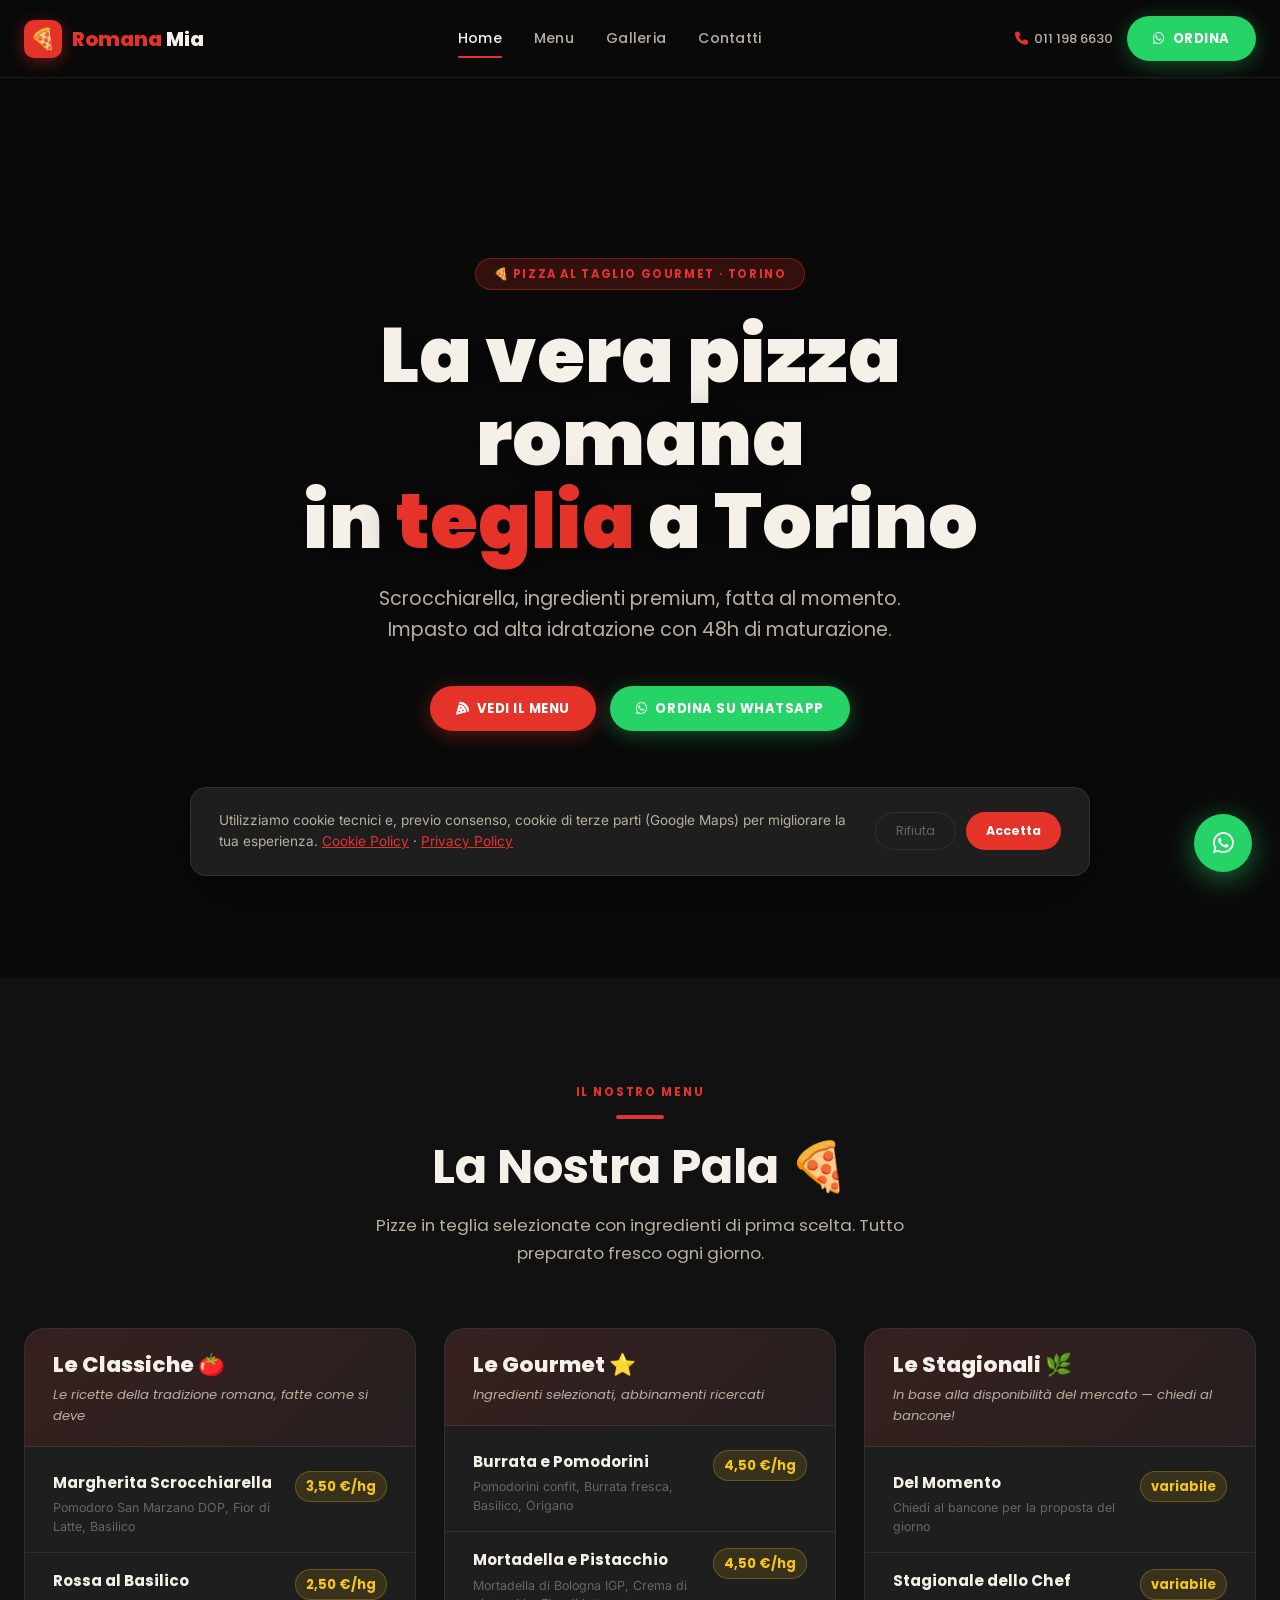
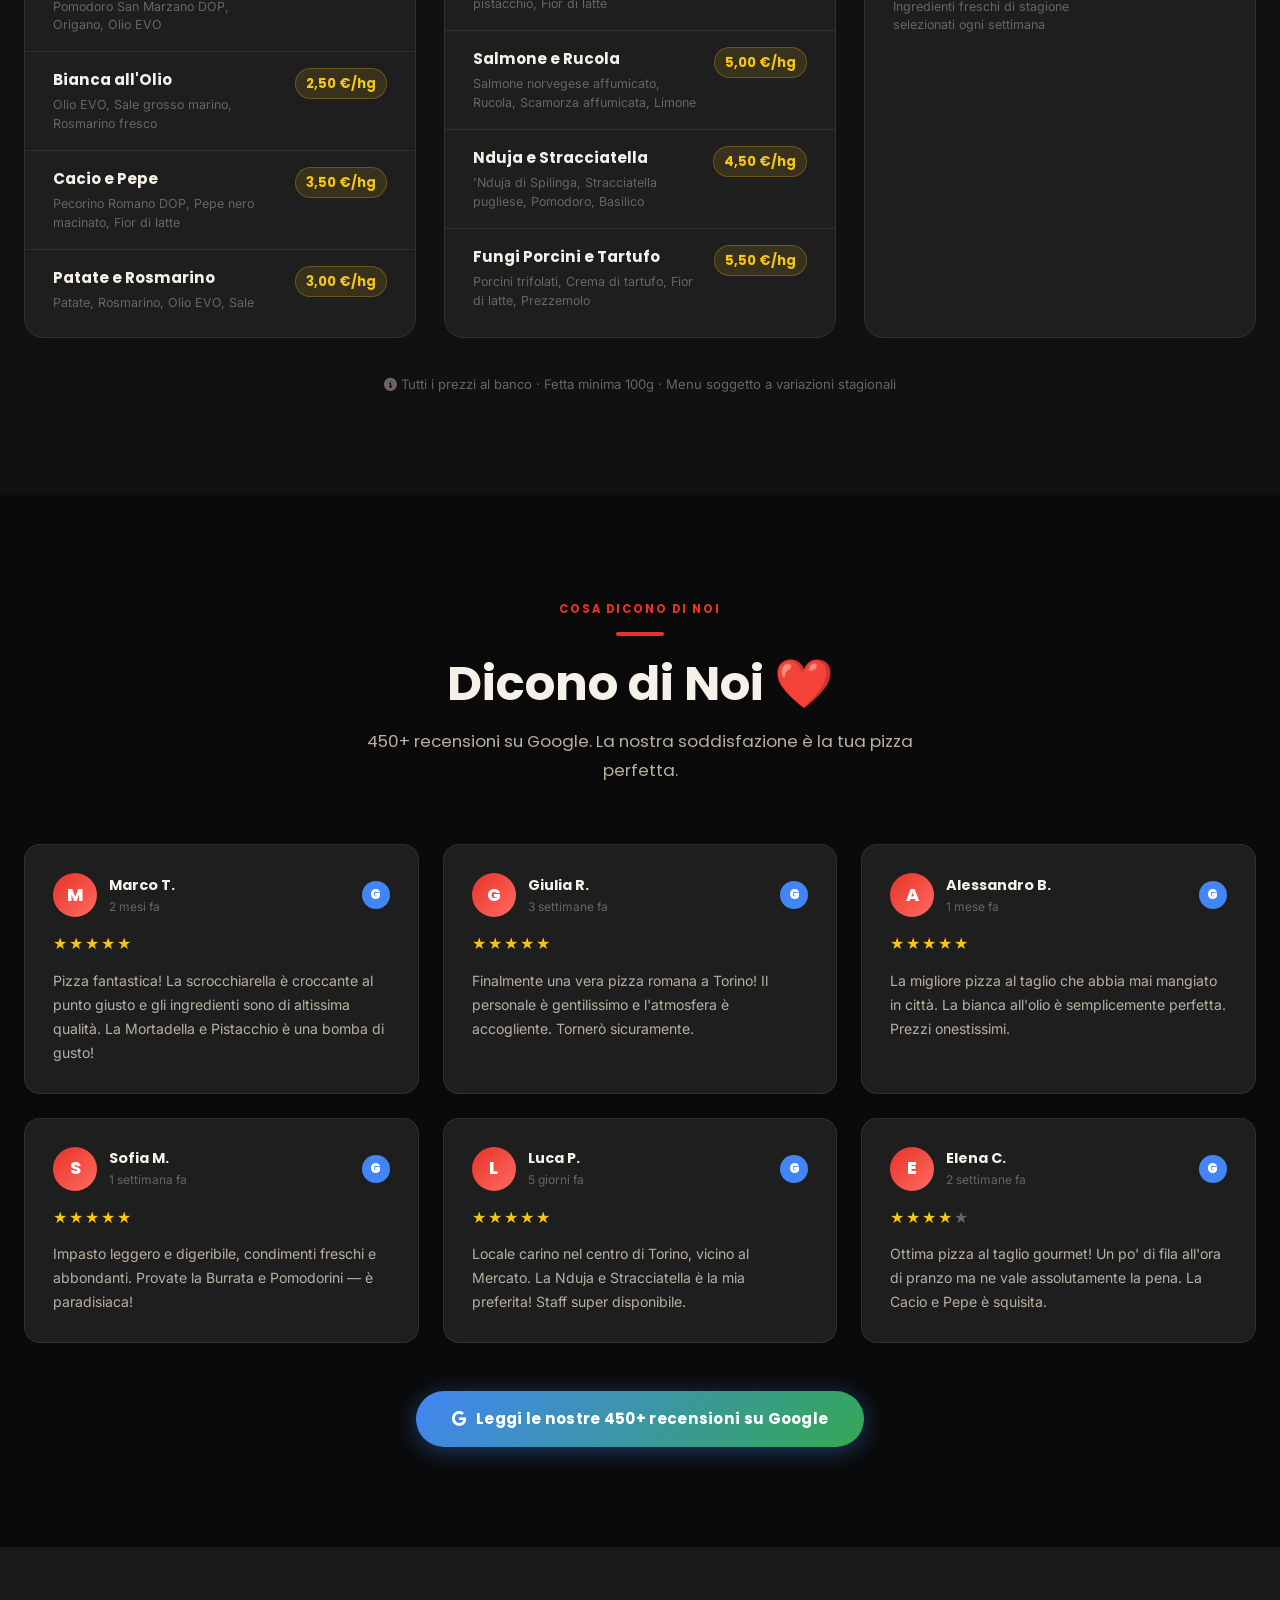
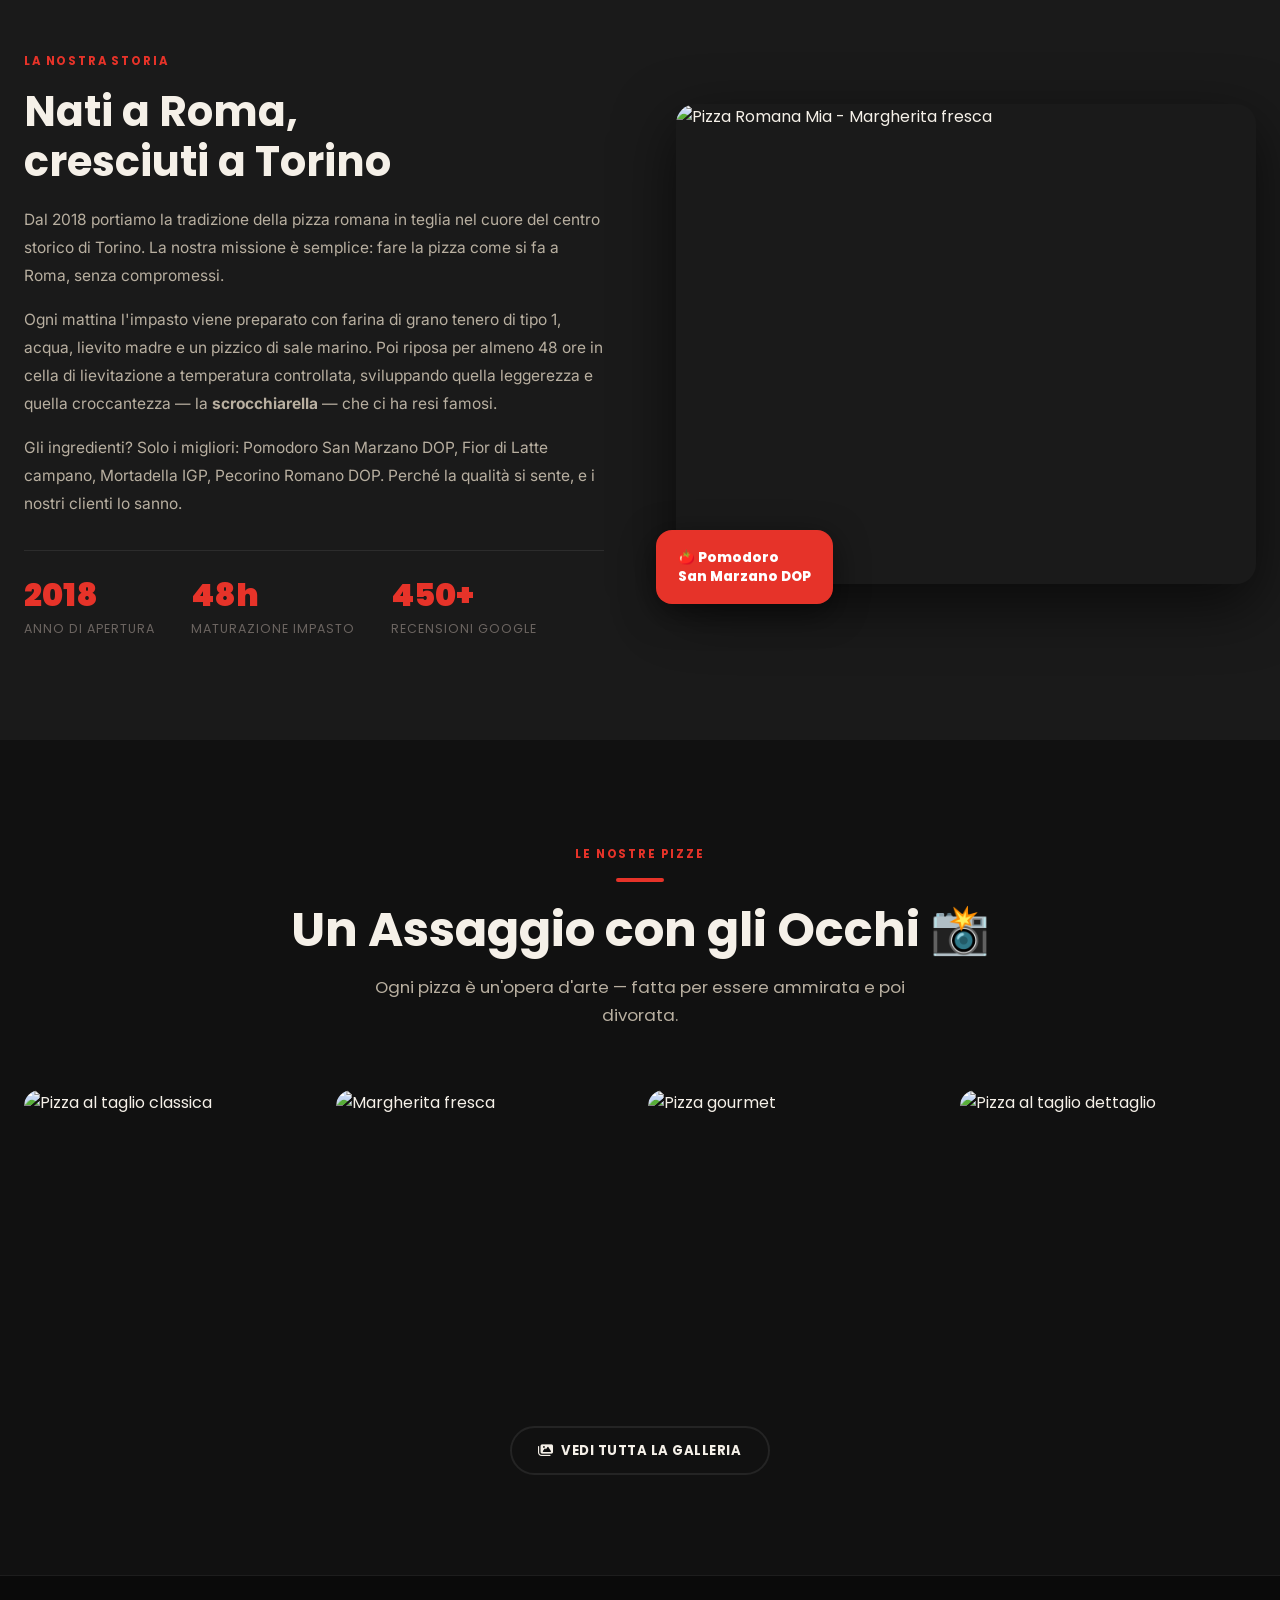
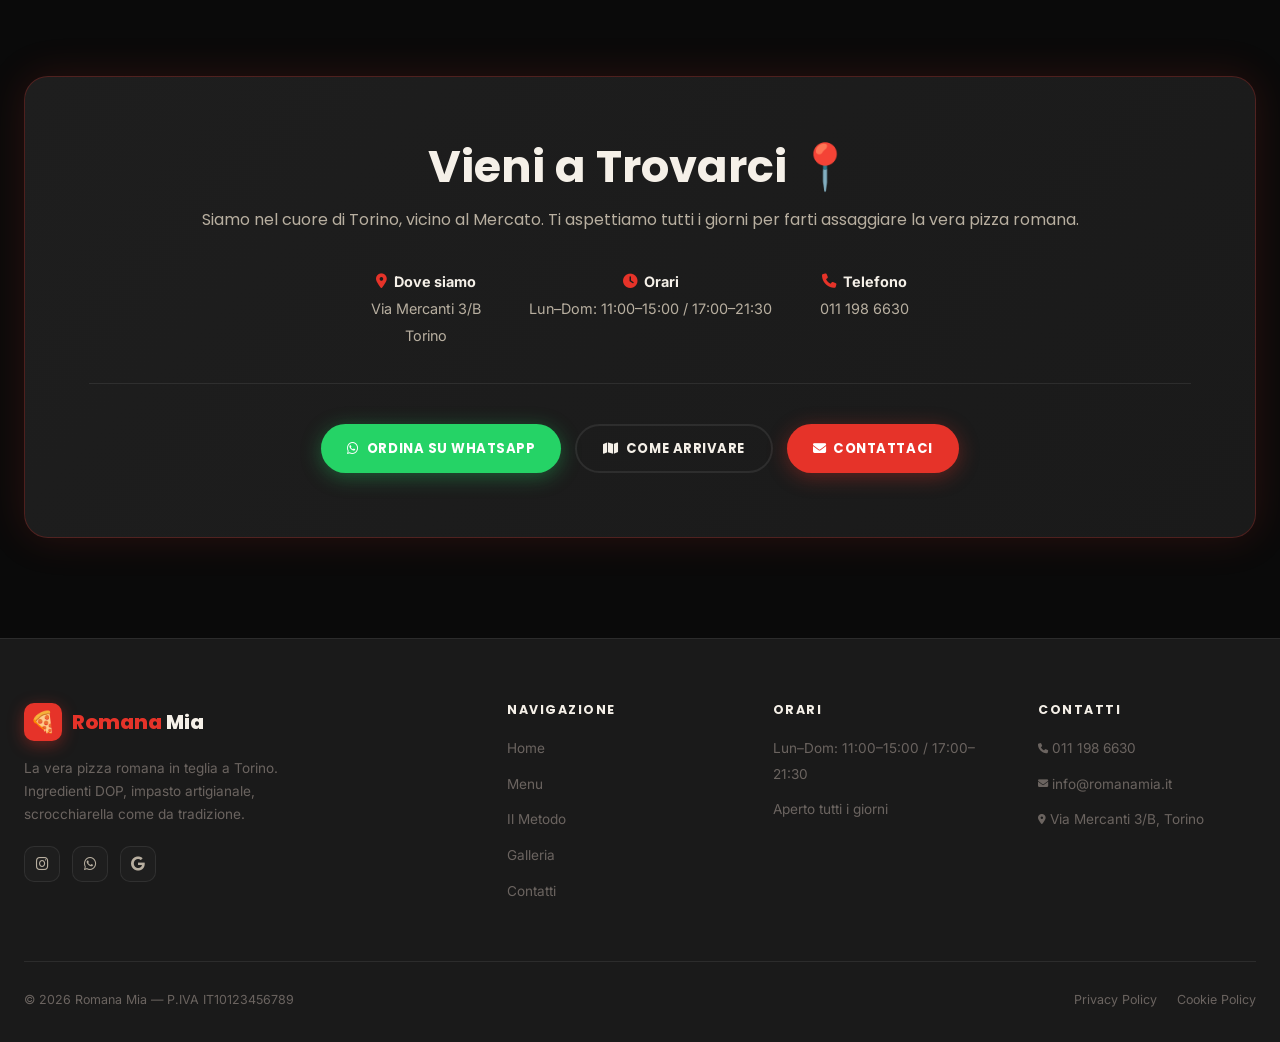
==== commit 804c5487: "Improve mobile view: fix horizontal scroll, hero animations, app-like bottom nav Co-authored-by: pie" ====
--- a/index.html
+++ b/index.html
@@ -2,7 +2,7 @@
 <html lang="it">
 <head>
     <meta charset="UTF-8">
-    <meta name="viewport" content="width=device-width, initial-scale=1.0">
+    <meta name="viewport" content="width=device-width, initial-scale=1.0, viewport-fit=cover">
     <title>Romana Mia — Pizza al Taglio Gourmet a Torino</title>
     <meta name="description" content="Romana Mia: la vera pizza romana in teglia a Torino. Scrocchiarella, ingredienti DOP e IGP, prezzi al peso. Via Mercanti 3/B, aperto tutti i giorni 11:00–21:30.">
     <meta name="google-site-verification" content="">
@@ -11,6 +11,10 @@
     <meta property="og:title" content="Romana Mia — Pizza al Taglio Gourmet a Torino">
     <meta property="og:description" content="La vera pizza romana in teglia a Torino. Scrocchiarella, ingredienti premium. Via Mercanti 3/B.">
     <meta property="og:image" content="https://images.unsplash.com/photo-1565299624946-b28f40a0ae38?q=80&w=1200">
+    <meta name="theme-color" content="#0A0A0A">
+    <meta name="apple-mobile-web-app-capable" content="yes">
+    <meta name="apple-mobile-web-app-status-bar-style" content="black-translucent">
+    <meta name="mobile-web-app-capable" content="yes">
     <link rel="icon" type="image/svg+xml" href="favicon.svg">
     <link rel="stylesheet" href="https://cdnjs.cloudflare.com/ajax/libs/font-awesome/6.4.0/css/all.min.css">
     <link rel="stylesheet" href="style.css">
@@ -61,7 +65,7 @@
     <div class="hero-bg"></div>
     <div class="hero-overlay"></div>
     <div class="hero-content">
-        <span class="hero-eyebrow">Pizza al Taglio Gourmet · Torino</span>
+        <span class="hero-eyebrow">🍕 Pizza al Taglio Gourmet · Torino</span>
         <h1>La vera pizza romana<br>in <em>teglia</em> a Torino</h1>
         <p>Scrocchiarella, ingredienti premium, fatta al momento.<br>
            Impasto ad alta idratazione con 48h di maturazione.</p>
@@ -73,15 +77,15 @@
         </div>
         <div class="hero-trust">
             <div class="hero-trust-item">
-                <strong>Impasto Romano</strong>
+                <strong>🫓 Impasto Romano</strong>
                 <span>Scrocchiarella autentica</span>
             </div>
             <div class="hero-trust-item">
-                <strong>Ingredienti Premium</strong>
+                <strong>⭐ Ingredienti Premium</strong>
                 <span>DOP, IGP, artigianali</span>
             </div>
             <div class="hero-trust-item">
-                <strong>450+ Recensioni</strong>
+                <strong>450+ Recensioni ⭐</strong>
                 <span>Su Google Maps</span>
             </div>
         </div>
@@ -94,7 +98,7 @@
         <div class="section-header animate-on-scroll">
             <span class="section-eyebrow">Il Nostro Menu</span>
             <div class="section-divider"></div>
-            <h2>La Nostra Pala</h2>
+            <h2>La Nostra Pala 🍕</h2>
             <p>Pizze in teglia selezionate con ingredienti di prima scelta. Tutto preparato fresco ogni giorno.</p>
         </div>
         <div id="menu-grid"></div>
@@ -111,7 +115,7 @@
         <div class="section-header animate-on-scroll">
             <span class="section-eyebrow">Cosa Dicono di Noi</span>
             <div class="section-divider"></div>
-            <h2>Dicono di Noi</h2>
+            <h2>Dicono di Noi ❤️</h2>
             <p>450+ recensioni su Google. La nostra soddisfazione è la tua pizza perfetta.</p>
         </div>
         <div id="recensioni-grid" class="recensioni-grid"></div>
@@ -168,7 +172,7 @@
         <div class="section-header animate-on-scroll">
             <span class="section-eyebrow">Le Nostre Pizze</span>
             <div class="section-divider"></div>
-            <h2>Un Assaggio con gli Occhi</h2>
+            <h2>Un Assaggio con gli Occhi 📸</h2>
             <p>Ogni pizza è un'opera d'arte — fatta per essere ammirata e poi divorata.</p>
         </div>
         <div class="gallery-grid">
@@ -195,29 +199,11 @@
     </div>
 </section>
 
-<!-- ===== INSTAGRAM SECTION ===== -->
-<section class="instagram-section" id="instagram">
-    <div class="container">
-        <div class="section-header animate-on-scroll">
-            <span class="section-eyebrow">@pizzeriaromanamia</span>
-            <div class="section-divider"></div>
-            <h2>Direttamente dal Bancone</h2>
-            <p>Ogni giorno nuove creazioni. Seguici su Instagram per restare aggiornato.</p>
-        </div>
-        <div class="instagram-grid" id="instagram-grid"></div>
-        <div class="instagram-cta animate-on-scroll">
-            <a href="https://www.instagram.com/pizzeriaromanamia/" target="_blank" rel="noopener" class="btn-outline">
-                <i class="fa-brands fa-instagram"></i> Seguici su Instagram
-            </a>
-        </div>
-    </div>
-</section>
-
 <!-- ===== CTA SECTION ===== -->
 <section class="cta-section">
     <div class="container">
         <div class="cta-box animate-on-scroll">
-            <h2>Vieni a Trovarci</h2>
+            <h2>Vieni a Trovarci 📍</h2>
             <p>Siamo nel cuore di Torino, vicino al Mercato. Ti aspettiamo tutti i giorni per farti assaggiare la vera pizza romana.</p>
             <div class="cta-info">
                 <div class="cta-info-item">
@@ -307,6 +293,26 @@
     </div>
 </footer>
 
+<!-- ===== MOBILE BOTTOM NAV ===== -->
+<nav class="bottom-nav" aria-label="Navigazione principale">
+    <a href="index.html" class="bottom-nav-item active">
+        <i class="fa-solid fa-house"></i>
+        <span>Home</span>
+    </a>
+    <a href="index.html#menu" class="bottom-nav-item">
+        <i class="fa-solid fa-pizza-slice"></i>
+        <span>Menu</span>
+    </a>
+    <a href="galleria.html" class="bottom-nav-item">
+        <i class="fa-solid fa-images"></i>
+        <span>Galleria</span>
+    </a>
+    <a href="contatti.html" class="bottom-nav-item">
+        <i class="fa-solid fa-location-dot"></i>
+        <span>Contatti</span>
+    </a>
+</nav>
+
 <!-- ===== COOKIE BANNER ===== -->
 <div id="cookie-banner" style="display:none;">
     <p>Utilizziamo cookie tecnici e, previo consenso, cookie di terze parti (Google Maps) per migliorare la tua esperienza. 
@@ -355,17 +361,31 @@
     }
 
     // --- Animate on scroll ---
-    function checkVisible() {
-        document.querySelectorAll('.animate-on-scroll:not(.visible)').forEach(function (el) {
-            var rect = el.getBoundingClientRect();
-            if (rect.top < window.innerHeight - 80) {
-                el.classList.add('visible');
-            }
+    if ('IntersectionObserver' in window) {
+        var animObserver = new IntersectionObserver(function(entries) {
+            entries.forEach(function(entry) {
+                if (entry.isIntersecting) {
+                    entry.target.classList.add('visible');
+                    animObserver.unobserve(entry.target);
+                }
+            });
+        }, { threshold: 0.12, rootMargin: '0px 0px -32px 0px' });
+        document.querySelectorAll('.animate-on-scroll').forEach(function(el) {
+            animObserver.observe(el);
         });
+    } else {
+        function checkVisible() {
+            document.querySelectorAll('.animate-on-scroll:not(.visible)').forEach(function (el) {
+                var rect = el.getBoundingClientRect();
+                if (rect.top < window.innerHeight - 40) {
+                    el.classList.add('visible');
+                }
+            });
+        }
+        window.addEventListener('scroll', checkVisible, { passive: true });
+        window.addEventListener('load', checkVisible);
+        setTimeout(checkVisible, 200);
     }
-    window.addEventListener('scroll', checkVisible, { passive: true });
-    window.addEventListener('load', checkVisible);
-    setTimeout(checkVisible, 200);
 
     // --- Cookie banner ---
     var consent = localStorage.getItem('cookieConsent');
--- a/style.css
+++ b/style.css
@@ -1,45 +1,44 @@
 /* ============================================================
    ROMANA MIA — Pizza al Taglio Gourmet
-   Dark Elegance | Cormorant Garamond + Inter | Gold Accent
+   Dark Theme | Poppins + Inter | Rosso Pomodoro & Giallo Crosta
    ============================================================ */
 
 /* --- 1. GOOGLE FONTS IMPORT --- */
-@import url('https://fonts.googleapis.com/css2?family=Cormorant+Garamond:ital,wght@0,400;0,500;0,600;0,700;1,400;1,500;1,600&family=Inter:wght@300;400;500&display=swap');
+@import url('https://fonts.googleapis.com/css2?family=Poppins:wght@400;600;700;800;900&family=Inter:wght@400;500&display=swap');
 
 /* --- 2. VARIABLES & RESET --- */
 :root {
     --bg-primary:    #0A0A0A;
     --bg-secondary:  #111111;
-    --bg-surface:    #181818;
-    --bg-card:       #1C1C1C;
-    --accent:        #C5A059;
-    --accent-hover:  #d4b46b;
-    --text-primary:  #F8F8F2;
-    --text-secondary:#A8A090;
-    --text-muted:    #58534E;
-    --border:        rgba(197, 160, 89, 0.18);
-    --border-subtle: rgba(255, 255, 255, 0.07);
+    --bg-surface:    #1A1A1A;
+    --bg-card:       #1E1E1E;
+    --accent:        #E63329;
+    --accent-yellow: #F5C518;
+    --accent-hover:  #ff4a40;
+    --text-primary:  #F5F0E8;
+    --text-secondary:#B8AFA0;
+    --text-muted:    #6B6460;
+    --border:        rgba(230, 51, 41, 0.25);
+    --border-subtle: rgba(255, 255, 255, 0.08);
     --shadow-sm:     0 2px 12px rgba(0,0,0,0.4);
     --shadow-md:     0 8px 32px rgba(0,0,0,0.5);
     --shadow-lg:     0 20px 60px rgba(0,0,0,0.6);
-    --shadow-glow:   0 0 48px rgba(197,160,89,0.06);
+    --shadow-glow:   0 0 40px rgba(230,51,41,0.15);
     /* Legacy aliases */
     --primary-red:   var(--accent);
     --primary-dark:  #0A0A0A;
     --text-main:     var(--text-primary);
     --text-light:    var(--text-secondary);
-    --white:         #F8F8F2;
+    --white:         #F5F0E8;
     --border-old:    var(--border);
-    --accent-legacy: var(--accent); /* legacy alias for backward compatibility */
 }
 
 *, *::before, *::after { margin: 0; padding: 0; box-sizing: border-box; }
 
-html { scroll-behavior: smooth; }
+html { scroll-behavior: smooth; overflow-x: hidden; }
 
 body {
-    font-family: 'Inter', sans-serif;
-    font-weight: 400;
+    font-family: 'Poppins', sans-serif;
     color: var(--text-primary);
     line-height: 1.6;
     background-color: var(--bg-primary);
@@ -47,33 +46,32 @@
 }
 
 h1, h2, h3, h4, h5 {
-    font-family: 'Cormorant Garamond', serif;
+    font-family: 'Poppins', sans-serif;
     line-height: 1.15;
-    font-weight: 600;
-    letter-spacing: 0.01em;
-}
-
-a { text-decoration: none; transition: all 0.6s cubic-bezier(0.16,1,0.3,1); color: inherit; }
+    font-weight: 700;
+}
+
+a { text-decoration: none; transition: all 0.28s ease; color: inherit; }
 ul { list-style: none; }
 img { width: 100%; display: block; object-fit: cover; }
 
 /* --- 3. HEADER --- */
 header {
-    background: rgba(8, 8, 8, 0.82);
-    backdrop-filter: blur(28px) saturate(160%);
-    -webkit-backdrop-filter: blur(28px) saturate(160%);
+    background: rgba(10, 10, 10, 0.88);
+    backdrop-filter: blur(24px);
+    -webkit-backdrop-filter: blur(24px);
     border-bottom: 1px solid var(--border-subtle);
-    padding: 18px 0;
+    padding: 16px 0;
     position: sticky;
     top: 0;
     z-index: 2000;
-    transition: padding 0.5s cubic-bezier(0.16,1,0.3,1), box-shadow 0.5s ease;
+    transition: padding 0.3s ease, box-shadow 0.3s ease;
 }
 
 header.scrolled {
-    padding: 12px 0;
-    background: rgba(8, 8, 8, 0.96);
-    box-shadow: 0 4px 40px rgba(0,0,0,0.6);
+    padding: 10px 0;
+    background: rgba(10, 10, 10, 0.98);
+    box-shadow: 0 4px 40px rgba(0,0,0,0.5);
 }
 
 .container {
@@ -94,59 +92,57 @@
     display: flex;
     align-items: center;
     gap: 10px;
-    font-family: 'Cormorant Garamond', serif;
-    font-weight: 600;
-    font-size: 1.35rem;
-    letter-spacing: 0.05em;
+    font-family: 'Poppins', sans-serif;
+    font-weight: 800;
+    font-size: 1.25rem;
     color: var(--text-primary);
     white-space: nowrap;
     flex-shrink: 0;
 }
 
 .logo-icon {
-    width: 36px; height: 36px;
-    background: var(--bg-surface);
-    border: 1px solid var(--border);
-    border-radius: 8px;
+    width: 38px; height: 38px;
+    background: var(--accent);
+    border-radius: 10px;
     display: flex; align-items: center; justify-content: center;
-    font-size: 1.1rem;
+    font-size: 1.3rem;
     flex-shrink: 0;
-    transition: transform 0.6s cubic-bezier(0.16,1,0.3,1), border-color 0.4s ease;
+    box-shadow: 0 4px 16px rgba(230,51,41,0.4);
+    transition: transform 0.28s cubic-bezier(0.34,1.56,0.64,1);
 }
 
 .logo:hover .logo-icon {
-    transform: rotate(-4deg);
-    border-color: var(--accent);
+    transform: rotate(-8deg) scale(1.08);
 }
 
 .logo span { color: var(--text-primary); }
-.logo span em { color: var(--accent); font-style: italic; }
+.logo span em { color: var(--accent); font-style: normal; }
 
 /* Desktop nav */
 .desktop-menu {
     display: flex;
     align-items: center;
-    gap: 36px;
+    gap: 32px;
 }
 
 .desktop-menu a {
-    color: var(--text-muted);
-    font-size: 0.78rem;
+    color: var(--text-secondary);
+    font-size: 0.88rem;
     font-weight: 500;
-    letter-spacing: 0.1em;
-    text-transform: uppercase;
+    letter-spacing: 0.02em;
     padding: 6px 0;
     position: relative;
-    transition: color 0.4s ease;
+    transition: color 0.22s ease;
 }
 
 .desktop-menu a::after {
     content: '';
     position: absolute;
     bottom: -2px; left: 0;
-    width: 0; height: 1px;
+    width: 0; height: 2px;
     background: var(--accent);
-    transition: width 0.6s cubic-bezier(0.16,1,0.3,1);
+    border-radius: 2px;
+    transition: width 0.28s cubic-bezier(0.34,1.56,0.64,1);
 }
 
 .desktop-menu a:hover,
@@ -159,83 +155,85 @@
 .header-right {
     display: flex;
     align-items: center;
-    gap: 16px;
+    gap: 14px;
     flex-shrink: 0;
 }
 
 .phone-cta {
-    color: var(--text-muted);
-    font-size: 0.78rem;
-    font-weight: 400;
-    letter-spacing: 0.04em;
+    color: var(--text-secondary);
+    font-size: 0.82rem;
+    font-weight: 500;
     display: flex; align-items: center; gap: 6px;
 }
 
-.phone-cta:hover { color: var(--text-primary); }
+.phone-cta:hover { color: var(--accent); }
 .phone-cta i { color: var(--accent); }
 
 /* --- 4. BUTTONS --- */
 .btn-red {
     background: var(--accent);
-    color: #0A0A0A;
+    color: #fff;
     border: none;
-    padding: 12px 28px;
-    border-radius: 2px;
-    font-family: 'Inter', sans-serif;
-    font-size: 0.72rem;
-    font-weight: 500;
-    letter-spacing: 0.12em;
+    padding: 12px 26px;
+    border-radius: 50px;
+    font-family: 'Poppins', sans-serif;
+    font-size: 0.82rem;
+    font-weight: 700;
+    letter-spacing: 0.04em;
     text-transform: uppercase;
     cursor: pointer;
-    display: inline-flex; align-items: center; gap: 8px;
-    transition: all 0.6s cubic-bezier(0.16,1,0.3,1);
+    display: inline-flex; align-items: center; gap: 7px;
+    transition: all 0.28s cubic-bezier(0.34,1.56,0.64,1);
     white-space: nowrap;
+    box-shadow: 0 4px 20px rgba(230,51,41,0.35);
 }
 
 .btn-red:hover {
     background: var(--accent-hover);
-    transform: translateY(-2px);
-    box-shadow: 0 8px 28px rgba(197,160,89,0.25);
-    color: #0A0A0A;
+    transform: translateY(-3px) scale(1.04);
+    box-shadow: 0 8px 32px rgba(230,51,41,0.55);
+    color: #fff;
 }
 
 .btn-yellow {
-    background: var(--accent);
-    color: #0A0A0A;
+    background: var(--accent-yellow);
+    color: #111;
     border: none;
-    padding: 12px 28px;
-    border-radius: 2px;
-    font-family: 'Inter', sans-serif;
-    font-size: 0.72rem;
-    font-weight: 500;
-    letter-spacing: 0.12em;
+    padding: 12px 26px;
+    border-radius: 50px;
+    font-family: 'Poppins', sans-serif;
+    font-size: 0.82rem;
+    font-weight: 700;
+    letter-spacing: 0.04em;
     text-transform: uppercase;
     cursor: pointer;
-    display: inline-flex; align-items: center; gap: 8px;
-    transition: all 0.6s cubic-bezier(0.16,1,0.3,1);
+    display: inline-flex; align-items: center; gap: 7px;
+    transition: all 0.28s cubic-bezier(0.34,1.56,0.64,1);
     white-space: nowrap;
+    box-shadow: 0 4px 20px rgba(245,197,24,0.35);
 }
 
 .btn-yellow:hover {
-    background: var(--accent-hover);
-    transform: translateY(-2px);
-    color: #0A0A0A;
+    background: #ffd740;
+    transform: translateY(-3px) scale(1.04);
+    box-shadow: 0 8px 32px rgba(245,197,24,0.55);
+    color: #111;
 }
 
 .btn-outline {
     background: transparent;
-    color: var(--text-secondary);
-    border: 1px solid var(--border-subtle);
-    padding: 12px 28px;
-    border-radius: 2px;
-    font-family: 'Inter', sans-serif;
-    font-size: 0.72rem;
-    font-weight: 500;
-    letter-spacing: 0.12em;
+    color: var(--text-primary);
+    border: 2px solid var(--border-subtle);
+    padding: 12px 26px;
+    border-radius: 50px;
+    font-family: 'Poppins', sans-serif;
+    font-size: 0.82rem;
+    font-weight: 700;
+    letter-spacing: 0.04em;
     text-transform: uppercase;
     cursor: pointer;
-    display: inline-flex; align-items: center; gap: 8px;
-    transition: all 0.6s cubic-bezier(0.16,1,0.3,1);
+    display: inline-flex; align-items: center; gap: 7px;
+    transition: all 0.28s ease;
     white-space: nowrap;
 }
 
@@ -246,27 +244,28 @@
 }
 
 .btn-whatsapp {
-    background: #1a9e4f;
+    background: #25D366;
     color: #fff;
     border: none;
-    padding: 12px 28px;
-    border-radius: 2px;
-    font-family: 'Inter', sans-serif;
-    font-size: 0.72rem;
-    font-weight: 500;
-    letter-spacing: 0.12em;
+    padding: 12px 26px;
+    border-radius: 50px;
+    font-family: 'Poppins', sans-serif;
+    font-size: 0.82rem;
+    font-weight: 700;
+    letter-spacing: 0.04em;
     text-transform: uppercase;
     cursor: pointer;
     display: inline-flex; align-items: center; gap: 8px;
-    transition: all 0.6s cubic-bezier(0.16,1,0.3,1);
+    transition: all 0.28s cubic-bezier(0.34,1.56,0.64,1);
     white-space: nowrap;
+    box-shadow: 0 4px 20px rgba(37,211,102,0.35);
     text-decoration: none;
 }
 
 .btn-whatsapp:hover {
-    background: #22b85c;
-    transform: translateY(-2px);
-    box-shadow: 0 8px 24px rgba(26,158,79,0.3);
+    background: #1ebe5a;
+    transform: translateY(-3px) scale(1.04);
+    box-shadow: 0 8px 32px rgba(37,211,102,0.55);
     color: #fff;
 }
 
@@ -282,54 +281,51 @@
     background: none;
     border: none;
     padding: 4px;
-    border-radius: 4px;
-    transition: background 0.3s ease;
+    border-radius: 8px;
+    transition: background 0.2s ease;
 }
 
 .hamburger:hover { background: var(--bg-surface); }
 
 .hamburger span {
     display: block;
-    width: 22px; height: 1px;
-    background: var(--text-secondary);
-    border-radius: 1px;
-    transition: all 0.5s cubic-bezier(0.16,1,0.3,1);
-}
-
-.hamburger.open span:nth-child(1) { transform: translateY(6px) rotate(45deg); }
+    width: 22px; height: 2px;
+    background: var(--text-primary);
+    border-radius: 2px;
+    transition: all 0.3s ease;
+}
+
+.hamburger.open span:nth-child(1) { transform: translateY(7px) rotate(45deg); }
 .hamburger.open span:nth-child(2) { opacity: 0; transform: scaleX(0); }
-.hamburger.open span:nth-child(3) { transform: translateY(-6px) rotate(-45deg); }
+.hamburger.open span:nth-child(3) { transform: translateY(-7px) rotate(-45deg); }
 
 .mobile-menu {
     display: none;
     flex-direction: column;
-    background: rgba(10,10,10,0.97);
-    backdrop-filter: blur(20px);
+    background: var(--bg-surface);
     border-top: 1px solid var(--border-subtle);
-    padding: 20px 24px 28px;
-    gap: 0;
+    padding: 16px 24px 24px;
+    gap: 4px;
 }
 
 .mobile-menu.open { display: flex; }
 
 .mobile-menu a {
-    color: var(--text-muted);
-    font-size: 0.78rem;
+    color: var(--text-secondary);
+    font-size: 1rem;
     font-weight: 500;
-    letter-spacing: 0.1em;
-    text-transform: uppercase;
-    padding: 14px 0;
+    padding: 12px 0;
     border-bottom: 1px solid var(--border-subtle);
     display: flex; align-items: center; gap: 10px;
-    transition: color 0.4s ease;
-}
-
-.mobile-menu a:last-of-type { border-bottom: none; }
+    transition: color 0.2s ease;
+}
+
+.mobile-menu a:last-child { border-bottom: none; }
 .mobile-menu a:hover,
-.mobile-menu a.active { color: var(--text-primary); }
+.mobile-menu a.active { color: var(--accent); }
 
 .mobile-cta {
-    margin-top: 20px;
+    margin-top: 14px;
     display: flex;
     flex-direction: column;
     gap: 10px;
@@ -340,8 +336,8 @@
 /* --- 6. ANIMATE ON SCROLL --- */
 .animate-on-scroll {
     opacity: 0;
-    transform: translateY(20px);
-    transition: opacity 0.75s cubic-bezier(0.16,1,0.3,1), transform 0.75s cubic-bezier(0.16,1,0.3,1);
+    transform: translateY(30px);
+    transition: opacity 0.6s ease, transform 0.6s cubic-bezier(0.34,1.56,0.64,1);
 }
 
 .animate-on-scroll.visible {
@@ -349,16 +345,28 @@
     transform: translateY(0);
 }
 
+/* --- 6b. HERO ENTRY KEYFRAMES --- */
+@keyframes heroFadeInUp {
+    from { opacity: 0; transform: translateY(28px); }
+    to   { opacity: 1; transform: translateY(0); }
+}
+
+@keyframes heroFadeInDown {
+    from { opacity: 0; transform: translateY(-18px); }
+    to   { opacity: 1; transform: translateY(0); }
+}
+
 /* --- 7. HERO SECTION --- */
 .hero {
     min-height: 100vh;
+    min-height: 100svh;
     display: flex;
     align-items: center;
     justify-content: center;
     position: relative;
     overflow: hidden;
     text-align: center;
-    padding: 120px 24px 80px;
+    padding: 100px 24px 60px;
 }
 
 .hero-bg {
@@ -367,10 +375,10 @@
     background-image: url('https://images.unsplash.com/photo-1565299624946-b28f40a0ae38?q=80&w=1600&auto=format&fit=crop');
     background-size: cover;
     background-position: center;
-    filter: brightness(0.28) saturate(0.8);
+    filter: brightness(0.35);
     z-index: 0;
-    transform: scale(1.04);
-    transition: transform 10s ease;
+    transform: scale(1.05);
+    transition: transform 8s ease;
 }
 
 .hero:hover .hero-bg { transform: scale(1.0); }
@@ -378,7 +386,7 @@
 .hero-overlay {
     position: absolute;
     inset: 0;
-    background: linear-gradient(180deg, rgba(0,0,0,0.05) 0%, rgba(10,10,10,0.72) 100%);
+    background: linear-gradient(180deg, rgba(0,0,0,0.1) 0%, rgba(10,10,10,0.7) 100%);
     z-index: 1;
 }
 
@@ -390,176 +398,164 @@
 
 .hero-eyebrow {
     display: inline-block;
-    background: transparent;
-    border: 1px solid rgba(197,160,89,0.3);
+    background: rgba(230,51,41,0.18);
+    border: 1px solid rgba(230,51,41,0.4);
     color: var(--accent);
-    font-size: 0.68rem;
-    font-family: 'Inter', sans-serif;
+    font-size: 0.72rem;
+    font-weight: 700;
+    letter-spacing: 0.14em;
+    text-transform: uppercase;
+    padding: 6px 18px;
+    border-radius: 50px;
+    margin-bottom: 24px;
+    animation: heroFadeInDown 0.6s cubic-bezier(0.34,1.56,0.64,1) 0.2s both;
+}
+
+.hero h1 {
+    font-size: clamp(2.4rem, 6vw, 4.8rem);
+    font-weight: 900;
+    color: var(--text-primary);
+    line-height: 1.08;
+    margin-bottom: 20px;
+    text-shadow: 0 4px 40px rgba(0,0,0,0.5);
+    animation: heroFadeInUp 0.7s cubic-bezier(0.34,1.56,0.64,1) 0.4s both;
+}
+
+.hero h1 em {
+    font-style: normal;
+    color: var(--accent);
+}
+
+.hero p {
+    font-size: clamp(1rem, 2.5vw, 1.2rem);
+    color: var(--text-secondary);
+    margin-bottom: 40px;
     font-weight: 400;
-    letter-spacing: 0.22em;
-    text-transform: uppercase;
-    padding: 7px 20px;
-    border-radius: 1px;
-    margin-bottom: 32px;
-}
-
-.hero h1 {
-    font-size: clamp(2.8rem, 6.5vw, 5.5rem);
-    font-weight: 500;
-    color: var(--text-primary);
-    line-height: 1.06;
-    margin-bottom: 24px;
-    letter-spacing: -0.01em;
-}
-
-.hero h1 em {
-    font-style: italic;
-    color: var(--accent);
-}
-
-.hero p {
-    font-size: clamp(0.9rem, 2vw, 1.05rem);
-    color: var(--text-secondary);
-    margin-bottom: 48px;
-    font-weight: 300;
-    line-height: 1.75;
-    letter-spacing: 0.02em;
+    line-height: 1.65;
+    animation: heroFadeInUp 0.6s ease 0.6s both;
 }
 
 .hero-buttons {
     display: flex;
-    gap: 16px;
+    gap: 14px;
     justify-content: center;
     flex-wrap: wrap;
-    margin-bottom: 72px;
+    margin-bottom: 56px;
+    animation: heroFadeInUp 0.6s ease 0.8s both;
 }
 
 .hero-trust {
     display: flex;
-    gap: 48px;
+    gap: 40px;
     justify-content: center;
     flex-wrap: wrap;
-    border-top: 1px solid var(--border-subtle);
-    padding-top: 40px;
+    animation: heroFadeInUp 0.6s ease 1.0s both;
 }
 
 .hero-trust-item {
     display: flex;
     flex-direction: column;
     align-items: center;
-    gap: 5px;
-    color: var(--text-muted);
-    font-size: 0.72rem;
-    letter-spacing: 0.06em;
-    text-transform: uppercase;
+    gap: 4px;
+    color: var(--text-secondary);
+    font-size: 0.8rem;
 }
 
 .hero-trust-item strong {
-    color: var(--text-secondary);
-    font-family: 'Cormorant Garamond', serif;
-    font-size: 1rem;
-    font-weight: 500;
-    letter-spacing: 0.02em;
-    text-transform: none;
+    color: var(--text-primary);
+    font-size: 1.05rem;
+    font-weight: 700;
 }
 
 /* --- 8. SECTION COMMON --- */
 .section-padding {
-    padding: 120px 0;
+    padding: 100px 0;
 }
 
 .section-header {
     text-align: center;
-    margin-bottom: 72px;
+    margin-bottom: 60px;
 }
 
 .section-eyebrow {
     display: inline-block;
     color: var(--accent);
-    font-size: 0.65rem;
-    font-family: 'Inter', sans-serif;
-    font-weight: 400;
-    letter-spacing: 0.22em;
+    font-size: 0.72rem;
+    font-weight: 700;
+    letter-spacing: 0.16em;
     text-transform: uppercase;
-    margin-bottom: 18px;
+    margin-bottom: 14px;
 }
 
 .section-header h2 {
-    font-size: clamp(2.2rem, 4.5vw, 3.4rem);
-    color: var(--text-primary);
-    margin-bottom: 18px;
-    font-weight: 500;
-    letter-spacing: -0.01em;
+    font-size: clamp(2rem, 4vw, 3rem);
+    color: var(--text-primary);
+    margin-bottom: 16px;
 }
 
 .section-header p {
     color: var(--text-secondary);
-    font-size: 0.95rem;
-    font-weight: 300;
-    max-width: 500px;
+    font-size: 1.05rem;
+    max-width: 560px;
     margin: 0 auto;
-    line-height: 1.8;
-    letter-spacing: 0.02em;
+    line-height: 1.7;
 }
 
 /* Decorative divider */
 .section-divider {
-    width: 32px; height: 1px;
+    width: 48px; height: 4px;
     background: var(--accent);
-    margin: 0 auto 22px;
-    opacity: 0.6;
+    border-radius: 4px;
+    margin: 0 auto 20px;
 }
 
 /* --- 9. MENU SECTION --- */
 .menu-section {
     background: var(--bg-secondary);
-    padding: 120px 0;
+    padding: 100px 0;
 }
 
 #menu-grid {
     display: grid;
-    grid-template-columns: repeat(auto-fit, minmax(360px, 1fr));
-    gap: 2px;
+    grid-template-columns: repeat(auto-fit, minmax(340px, 1fr));
+    gap: 28px;
 }
 
 .menu-category-card {
     background: var(--bg-card);
     border: 1px solid var(--border-subtle);
-    border-radius: 0;
+    border-radius: 20px;
     overflow: hidden;
-    transition: border-color 0.6s ease, filter 0.6s ease;
+    transition: transform 0.35s cubic-bezier(0.34,1.56,0.64,1), box-shadow 0.35s ease, border-color 0.35s ease;
 }
 
 .menu-category-card:hover {
+    transform: translateY(-6px) scale(1.02);
+    box-shadow: var(--shadow-lg), var(--shadow-glow);
     border-color: var(--border);
-    filter: brightness(1.06);
 }
 
 .menu-category-header {
-    background: transparent;
+    background: linear-gradient(135deg, rgba(230,51,41,0.12) 0%, rgba(230,51,41,0.04) 100%);
     border-bottom: 1px solid var(--border-subtle);
-    padding: 28px 32px 22px;
+    padding: 24px 28px 20px;
 }
 
 .menu-category-title {
-    font-size: 1.5rem;
-    font-weight: 500;
-    font-family: 'Cormorant Garamond', serif;
+    font-size: 1.35rem;
+    font-weight: 800;
     color: var(--text-primary);
     margin-bottom: 6px;
-    letter-spacing: 0.01em;
 }
 
 .menu-category-desc {
-    font-size: 0.78rem;
-    color: var(--text-muted);
+    font-size: 0.82rem;
+    color: var(--text-secondary);
     font-style: italic;
-    font-family: 'Cormorant Garamond', serif;
-    letter-spacing: 0.02em;
 }
 
 .menu-pizza-list {
-    padding: 4px 0;
+    padding: 8px 0;
 }
 
 .menu-pizza-item {
@@ -567,15 +563,15 @@
     justify-content: space-between;
     align-items: flex-start;
     gap: 16px;
-    padding: 18px 32px;
+    padding: 16px 28px;
     border-bottom: 1px solid var(--border-subtle);
-    transition: background 0.4s ease;
+    transition: background 0.2s ease;
 }
 
 .menu-pizza-item:last-child { border-bottom: none; }
 
 .menu-pizza-item:hover {
-    background: rgba(197,160,89,0.03);
+    background: rgba(230,51,41,0.05);
 }
 
 .menu-pizza-info {
@@ -586,85 +582,80 @@
 }
 
 .menu-pizza-nome {
-    font-weight: 500;
-    font-family: 'Cormorant Garamond', serif;
-    font-size: 1.05rem;
-    color: var(--text-primary);
-    letter-spacing: 0.01em;
+    font-weight: 700;
+    font-size: 0.95rem;
+    color: var(--text-primary);
 }
 
 .menu-pizza-ingredienti {
-    font-size: 0.72rem;
+    font-size: 0.78rem;
     color: var(--text-muted);
     font-family: 'Inter', sans-serif;
-    font-weight: 300;
-    line-height: 1.55;
-    letter-spacing: 0.02em;
+    line-height: 1.5;
 }
 
 .menu-pizza-prezzo {
-    font-size: 0.72rem;
-    font-weight: 400;
-    font-family: 'Inter', sans-serif;
-    color: var(--accent);
-    letter-spacing: 0.06em;
-    padding: 4px 0;
+    font-size: 0.82rem;
+    font-weight: 700;
+    color: var(--accent-yellow);
+    background: rgba(245,197,24,0.12);
+    border: 1px solid rgba(245,197,24,0.25);
+    padding: 4px 10px;
+    border-radius: 50px;
     white-space: nowrap;
     flex-shrink: 0;
 }
 
 .menu-note {
     text-align: center;
-    margin-top: 40px;
+    margin-top: 36px;
     color: var(--text-muted);
-    font-size: 0.72rem;
-    font-family: 'Inter', sans-serif;
-    letter-spacing: 0.04em;
+    font-size: 0.82rem;
+    font-family: 'Inter', sans-serif;
 }
 
 /* --- 10. RECENSIONI SECTION --- */
 .recensioni-section {
     background: var(--bg-primary);
-    padding: 120px 0;
+    padding: 100px 0;
 }
 
 .recensioni-grid {
     display: grid;
     grid-template-columns: repeat(auto-fit, minmax(300px, 1fr));
-    gap: 1px;
-    border: 1px solid var(--border-subtle);
-    margin-bottom: 56px;
+    gap: 24px;
+    margin-bottom: 48px;
 }
 
 .recensione-card {
     background: var(--bg-card);
-    border: none;
-    padding: 32px 28px;
-    transition: filter 0.6s ease, background 0.6s ease;
+    border: 1px solid var(--border-subtle);
+    border-radius: 16px;
+    padding: 28px;
+    transition: transform 0.35s cubic-bezier(0.34,1.56,0.64,1), box-shadow 0.35s ease, border-color 0.35s ease;
 }
 
 .recensione-card:hover {
-    filter: brightness(1.08);
-    background: var(--bg-surface);
+    transform: translateY(-6px) scale(1.02);
+    box-shadow: var(--shadow-md);
+    border-color: var(--border);
 }
 
 .recensione-header {
     display: flex;
     align-items: center;
     gap: 12px;
-    margin-bottom: 16px;
+    margin-bottom: 14px;
 }
 
 .recensione-avatar {
-    width: 40px; height: 40px;
+    width: 44px; height: 44px;
     border-radius: 50%;
-    background: var(--bg-surface);
-    border: 1px solid var(--border);
+    background: linear-gradient(135deg, var(--accent), #ff6b61);
     display: flex; align-items: center; justify-content: center;
-    font-family: 'Cormorant Garamond', serif;
-    font-weight: 600;
-    font-size: 1rem;
-    color: var(--accent);
+    font-weight: 800;
+    font-size: 1.1rem;
+    color: #fff;
     flex-shrink: 0;
 }
 
@@ -675,53 +666,47 @@
 }
 
 .recensione-nome {
-    font-weight: 500;
-    font-family: 'Cormorant Garamond', serif;
-    font-size: 1rem;
-    color: var(--text-primary);
-    letter-spacing: 0.01em;
+    font-weight: 700;
+    font-size: 0.9rem;
+    color: var(--text-primary);
 }
 
 .recensione-data {
-    font-size: 0.68rem;
+    font-size: 0.75rem;
     color: var(--text-muted);
     font-family: 'Inter', sans-serif;
-    letter-spacing: 0.04em;
 }
 
 .google-icon {
-    width: 26px; height: 26px;
+    width: 28px; height: 28px;
     border-radius: 50%;
-    background: rgba(66,133,244,0.15);
-    border: 1px solid rgba(66,133,244,0.2);
-    color: #6aa3f5;
-    font-weight: 600;
-    font-size: 0.75rem;
+    background: #4285F4;
+    color: #fff;
+    font-weight: 900;
+    font-size: 0.85rem;
     display: flex; align-items: center; justify-content: center;
     flex-shrink: 0;
 }
 
 .recensione-stelle {
-    margin-bottom: 14px;
-    display: flex; gap: 3px;
+    margin-bottom: 12px;
+    display: flex; gap: 2px;
 }
 
 .star {
-    color: var(--bg-surface);
-    font-size: 0.85rem;
+    color: var(--text-muted);
+    font-size: 1rem;
 }
 
 .star.filled {
-    color: var(--accent);
+    color: var(--accent-yellow);
 }
 
 .recensione-testo {
-    font-size: 0.85rem;
-    color: var(--text-secondary);
-    line-height: 1.8;
-    font-family: 'Inter', sans-serif;
-    font-weight: 300;
-    font-style: italic;
+    font-size: 0.88rem;
+    color: var(--text-secondary);
+    line-height: 1.7;
+    font-family: 'Inter', sans-serif;
 }
 
 .recensioni-cta {
@@ -730,95 +715,88 @@
 }
 
 .btn-google-reviews {
-    background: transparent;
-    color: var(--text-secondary);
-    border: 1px solid var(--border-subtle);
-    padding: 14px 36px;
-    border-radius: 2px;
-    font-family: 'Inter', sans-serif;
-    font-size: 0.72rem;
-    font-weight: 400;
-    letter-spacing: 0.12em;
-    text-transform: uppercase;
+    background: linear-gradient(135deg, #4285F4, #34A853);
+    color: #fff;
+    border: none;
+    padding: 16px 36px;
+    border-radius: 50px;
+    font-family: 'Poppins', sans-serif;
+    font-size: 0.95rem;
+    font-weight: 700;
+    letter-spacing: 0.02em;
     cursor: pointer;
     display: inline-flex; align-items: center; gap: 10px;
-    transition: all 0.6s cubic-bezier(0.16,1,0.3,1);
+    transition: all 0.28s cubic-bezier(0.34,1.56,0.64,1);
     white-space: nowrap;
+    box-shadow: 0 4px 24px rgba(66,133,244,0.4);
     text-decoration: none;
 }
 .btn-google-reviews:hover {
-    border-color: var(--accent);
-    color: var(--accent);
-    transform: translateY(-2px);
+    transform: translateY(-4px) scale(1.04);
+    box-shadow: 0 10px 40px rgba(66,133,244,0.55);
+    color: #fff;
 }
 
 /* --- 11. ABOUT SECTION --- */
 .about-section {
     background: var(--bg-surface);
-    padding: 120px 0;
+    padding: 100px 0;
 }
 
 .about-grid {
     display: grid;
     grid-template-columns: 1fr 1fr;
-    gap: 80px;
+    gap: 72px;
     align-items: center;
 }
 
 .about-text .label {
     display: inline-block;
     color: var(--accent);
-    font-size: 0.65rem;
-    font-family: 'Inter', sans-serif;
-    font-weight: 400;
-    letter-spacing: 0.22em;
+    font-size: 0.72rem;
+    font-weight: 700;
+    letter-spacing: 0.16em;
     text-transform: uppercase;
+    margin-bottom: 16px;
+}
+
+.about-text h2 {
+    font-size: clamp(1.8rem, 3.5vw, 2.6rem);
+    color: var(--text-primary);
     margin-bottom: 20px;
-}
-
-.about-text h2 {
-    font-size: clamp(2rem, 3.5vw, 3rem);
-    color: var(--text-primary);
-    margin-bottom: 24px;
-    line-height: 1.15;
-    font-weight: 500;
+    line-height: 1.2;
 }
 
 .about-text p {
     color: var(--text-secondary);
-    font-size: 0.92rem;
-    font-weight: 300;
-    line-height: 1.85;
-    margin-bottom: 18px;
-    font-family: 'Inter', sans-serif;
-    letter-spacing: 0.02em;
+    font-size: 0.97rem;
+    line-height: 1.8;
+    margin-bottom: 16px;
+    font-family: 'Inter', sans-serif;
 }
 
 .about-stats {
     display: flex;
-    gap: 40px;
-    margin-top: 40px;
-    padding-top: 32px;
+    gap: 36px;
+    margin-top: 32px;
+    padding-top: 28px;
     border-top: 1px solid var(--border-subtle);
 }
 
 .about-stat strong {
     display: block;
-    font-family: 'Cormorant Garamond', serif;
-    font-size: 2.8rem;
-    font-weight: 600;
+    font-size: 2rem;
+    font-weight: 900;
     color: var(--accent);
     line-height: 1;
-    margin-bottom: 6px;
-    letter-spacing: -0.02em;
+    margin-bottom: 4px;
 }
 
 .about-stat span {
-    font-size: 0.65rem;
-    font-family: 'Inter', sans-serif;
+    font-size: 0.78rem;
     color: var(--text-muted);
     text-transform: uppercase;
-    letter-spacing: 0.1em;
+    letter-spacing: 0.08em;
 }
 
 .about-image {
@@ -826,52 +804,43 @@
 }
 
 .about-image img {
-    border-radius: 2px;
-    height: 520px;
+    border-radius: 20px;
+    height: 480px;
     width: 100%;
     box-shadow: var(--shadow-lg);
-    filter: saturate(0.9) brightness(0.95);
-    transition: filter 0.8s ease;
-}
-
-.about-image:hover img {
-    filter: saturate(1) brightness(1);
 }
 
 .about-image-badge {
     position: absolute;
     bottom: -20px;
     left: -20px;
-    background: var(--bg-card);
-    border: 1px solid var(--border);
-    color: var(--text-secondary);
-    border-radius: 2px;
-    padding: 16px 20px;
+    background: var(--accent);
+    color: #fff;
+    border-radius: 16px;
+    padding: 18px 22px;
     box-shadow: var(--shadow-md);
-    font-family: 'Inter', sans-serif;
-    font-size: 0.72rem;
-    font-weight: 400;
-    line-height: 1.5;
-    letter-spacing: 0.04em;
+    font-weight: 800;
+    font-size: 0.85rem;
+    line-height: 1.4;
 }
 
 /* --- 12. GALLERY PREVIEW --- */
 .gallery-preview {
     background: var(--bg-secondary);
-    padding: 120px 0;
+    padding: 100px 0;
 }
 
 .gallery-grid {
     display: grid;
     grid-template-columns: repeat(4, 1fr);
-    gap: 2px;
-    margin-bottom: 48px;
+    gap: 16px;
+    margin-bottom: 40px;
 }
 
 .gallery-item {
     position: relative;
     overflow: hidden;
-    border-radius: 0;
+    border-radius: 16px;
     aspect-ratio: 1;
     cursor: pointer;
 }
@@ -879,118 +848,64 @@
 .gallery-item img {
     width: 100%; height: 100%;
     object-fit: cover;
-    filter: saturate(0.85) brightness(0.92);
-    transition: transform 0.8s cubic-bezier(0.16,1,0.3,1), filter 0.8s ease;
+    transition: transform 0.5s ease;
 }
 
 .gallery-item:hover img {
-    transform: scale(1.04);
-    filter: saturate(1) brightness(1);
+    transform: scale(1.08);
 }
 
 .gallery-item-overlay {
-    position: absolute;
-    inset: 0;
-    background: rgba(0,0,0,0.35);
-    opacity: 0;
-    transition: opacity 0.5s ease;
-    display: flex; align-items: center; justify-content: center;
-    color: rgba(255,255,255,0.8);
-    font-size: 1.2rem;
-}
-
-.gallery-item:hover .gallery-item-overlay { opacity: 1; }
-
-.gallery-cta { text-align: center; }
-
-/* --- 13. INSTAGRAM SECTION --- */
-.instagram-section {
-    background: var(--bg-primary);
-    padding: 120px 0;
-    border-top: 1px solid var(--border-subtle);
-}
-
-.instagram-grid {
-    display: grid;
-    grid-template-columns: repeat(3, 1fr);
-    gap: 2px;
-    margin-bottom: 48px;
-}
-
-.instagram-item {
-    position: relative;
-    overflow: hidden;
-    aspect-ratio: 1;
-    cursor: pointer;
-    display: block;
-    background: var(--bg-surface);
-}
-
-.instagram-item img {
-    width: 100%; height: 100%;
-    object-fit: cover;
-    filter: saturate(0.8) brightness(0.9);
-    transition: transform 0.8s cubic-bezier(0.16,1,0.3,1), filter 0.8s ease;
-}
-
-.instagram-item:hover img {
-    transform: scale(1.04);
-    filter: saturate(1) brightness(0.98);
-}
-
-.instagram-item-overlay {
     position: absolute;
     inset: 0;
     background: rgba(0,0,0,0.4);
     opacity: 0;
-    transition: opacity 0.5s ease;
+    transition: opacity 0.3s ease;
     display: flex; align-items: center; justify-content: center;
-    color: rgba(255,255,255,0.9);
-    font-size: 1.5rem;
-}
-
-.instagram-item:hover .instagram-item-overlay { opacity: 1; }
-
-.instagram-cta { text-align: center; }
-
-/* --- 14. CTA SECTION --- */
+    color: #fff;
+    font-size: 1.6rem;
+}
+
+.gallery-item:hover .gallery-item-overlay { opacity: 1; }
+
+.gallery-cta { text-align: center; }
+
+/* --- 13. CTA SECTION --- */
 .cta-section {
-    background: var(--bg-surface);
-    padding: 120px 0;
+    background: var(--bg-primary);
+    padding: 100px 0;
     border-top: 1px solid var(--border-subtle);
 }
 
 .cta-box {
-    background: var(--bg-card);
-    border: 1px solid var(--border-subtle);
-    border-radius: 2px;
-    padding: 72px 80px;
+    background: linear-gradient(135deg, var(--bg-card) 0%, var(--bg-surface) 100%);
+    border: 1px solid var(--border);
+    border-radius: 24px;
+    padding: 64px;
     text-align: center;
+    box-shadow: var(--shadow-glow);
 }
 
 .cta-box h2 {
-    font-size: clamp(2rem, 3.5vw, 3rem);
-    color: var(--text-primary);
-    margin-bottom: 16px;
-    font-weight: 500;
+    font-size: clamp(1.8rem, 3.5vw, 2.8rem);
+    color: var(--text-primary);
+    margin-bottom: 14px;
 }
 
 .cta-box p {
     color: var(--text-secondary);
-    font-size: 0.92rem;
-    font-weight: 300;
+    font-size: 1rem;
+    margin-bottom: 36px;
+    line-height: 1.7;
+}
+
+.cta-info {
+    display: flex;
+    justify-content: center;
+    gap: 48px;
+    flex-wrap: wrap;
     margin-bottom: 40px;
-    line-height: 1.8;
-    letter-spacing: 0.02em;
-}
-
-.cta-info {
-    display: flex;
-    justify-content: center;
-    gap: 56px;
-    flex-wrap: wrap;
-    margin-bottom: 44px;
-    padding-bottom: 44px;
+    padding-bottom: 36px;
     border-bottom: 1px solid var(--border-subtle);
 }
 
@@ -999,16 +914,14 @@
     flex-direction: column;
     gap: 4px;
     align-items: center;
-    color: var(--text-muted);
-    font-size: 0.82rem;
+    color: var(--text-secondary);
+    font-size: 0.9rem;
     font-family: 'Inter', sans-serif;
 }
 
 .cta-info-item strong {
-    color: var(--text-secondary);
-    font-family: 'Cormorant Garamond', serif;
-    font-weight: 500;
-    font-size: 1rem;
+    color: var(--text-primary);
+    font-weight: 700;
     display: flex; align-items: center; gap: 7px;
 }
 
@@ -1019,65 +932,63 @@
     flex-wrap: wrap;
 }
 
-/* --- 15. FOOTER --- */
+/* --- 14. FOOTER --- */
 footer {
-    background: var(--bg-primary);
+    background: var(--bg-surface);
     border-top: 1px solid var(--border-subtle);
-    padding: 80px 0 40px;
+    padding: 64px 0 32px;
 }
 
 .footer-grid {
     display: grid;
     grid-template-columns: 2fr 1fr 1fr 1fr;
-    gap: 56px;
-    margin-bottom: 56px;
+    gap: 48px;
+    margin-bottom: 48px;
 }
 
 .footer-brand .logo {
-    margin-bottom: 18px;
+    margin-bottom: 16px;
 }
 
 .footer-brand p {
     color: var(--text-muted);
-    font-size: 0.8rem;
-    font-weight: 300;
-    line-height: 1.8;
-    font-family: 'Inter', sans-serif;
-    margin-bottom: 24px;
+    font-size: 0.85rem;
+    line-height: 1.7;
+    font-family: 'Inter', sans-serif;
+    margin-bottom: 20px;
     max-width: 260px;
-    letter-spacing: 0.02em;
 }
 
 .footer-social {
     display: flex;
-    gap: 10px;
+    gap: 12px;
 }
 
 .footer-social a {
-    width: 34px; height: 34px;
-    border-radius: 2px;
-    background: transparent;
+    width: 36px; height: 36px;
+    border-radius: 10px;
+    background: var(--bg-card);
     border: 1px solid var(--border-subtle);
     display: flex; align-items: center; justify-content: center;
-    color: var(--text-muted);
-    font-size: 0.85rem;
-    transition: all 0.5s cubic-bezier(0.16,1,0.3,1);
+    color: var(--text-secondary);
+    font-size: 0.9rem;
+    transition: all 0.25s ease;
 }
 
 .footer-social a:hover {
+    background: var(--accent);
     border-color: var(--accent);
-    color: var(--accent);
-    transform: translateY(-2px);
+    color: #fff;
+    transform: translateY(-3px);
 }
 
 .footer-col h4 {
-    font-size: 0.62rem;
-    font-family: 'Inter', sans-serif;
-    font-weight: 500;
-    letter-spacing: 0.16em;
+    font-size: 0.78rem;
+    font-weight: 700;
+    letter-spacing: 0.12em;
     text-transform: uppercase;
-    color: var(--text-secondary);
-    margin-bottom: 20px;
+    color: var(--text-primary);
+    margin-bottom: 18px;
 }
 
 .footer-col ul li {
@@ -1087,18 +998,16 @@
 .footer-col ul li a,
 .footer-col ul li span {
     color: var(--text-muted);
-    font-size: 0.8rem;
-    font-weight: 300;
-    font-family: 'Inter', sans-serif;
-    transition: color 0.4s ease;
-    letter-spacing: 0.02em;
+    font-size: 0.85rem;
+    font-family: 'Inter', sans-serif;
+    transition: color 0.2s ease;
 }
 
 .footer-col ul li a:hover { color: var(--accent); }
 
 .footer-bottom {
     border-top: 1px solid var(--border-subtle);
-    padding-top: 32px;
+    padding-top: 28px;
     display: flex;
     justify-content: space-between;
     align-items: center;
@@ -1108,33 +1017,31 @@
 
 .footer-bottom p {
     color: var(--text-muted);
-    font-size: 0.72rem;
-    font-family: 'Inter', sans-serif;
-    letter-spacing: 0.04em;
+    font-size: 0.78rem;
+    font-family: 'Inter', sans-serif;
 }
 
 .footer-legal {
     display: flex;
-    gap: 24px;
+    gap: 20px;
 }
 
 .footer-legal a {
     color: var(--text-muted);
-    font-size: 0.72rem;
-    font-family: 'Inter', sans-serif;
-    transition: color 0.4s ease;
-    letter-spacing: 0.04em;
+    font-size: 0.78rem;
+    font-family: 'Inter', sans-serif;
+    transition: color 0.2s ease;
 }
 
 .footer-legal a:hover { color: var(--accent); }
 
-/* --- 16. COOKIE BANNER --- */
+/* --- 15. COOKIE BANNER --- */
 #cookie-banner {
     position: fixed;
     bottom: 24px; left: 24px; right: 24px;
     background: var(--bg-card);
     border: 1px solid var(--border-subtle);
-    border-radius: 2px;
+    border-radius: 16px;
     padding: 22px 28px;
     display: flex;
     align-items: center;
@@ -1149,17 +1056,15 @@
 
 #cookie-banner p {
     color: var(--text-secondary);
-    font-size: 0.8rem;
-    font-family: 'Inter', sans-serif;
-    font-weight: 300;
+    font-size: 0.85rem;
+    font-family: 'Inter', sans-serif;
     flex: 1;
-    line-height: 1.7;
+    line-height: 1.6;
 }
 
 #cookie-banner p a {
     color: var(--accent);
     text-decoration: underline;
-    text-underline-offset: 3px;
 }
 
 .cookie-buttons {
@@ -1170,16 +1075,15 @@
 
 .btn-cookie-accept {
     background: var(--accent);
-    color: #0A0A0A;
+    color: #fff;
     border: none;
     padding: 9px 20px;
-    border-radius: 2px;
-    font-family: 'Inter', sans-serif;
-    font-size: 0.72rem;
-    font-weight: 500;
-    letter-spacing: 0.06em;
+    border-radius: 50px;
+    font-family: 'Poppins', sans-serif;
+    font-size: 0.78rem;
+    font-weight: 700;
     cursor: pointer;
-    transition: all 0.5s ease;
+    transition: all 0.25s ease;
 }
 
 .btn-cookie-accept:hover { background: var(--accent-hover); }
@@ -1189,57 +1093,64 @@
     color: var(--text-muted);
     border: 1px solid var(--border-subtle);
     padding: 9px 20px;
-    border-radius: 2px;
-    font-family: 'Inter', sans-serif;
-    font-size: 0.72rem;
-    letter-spacing: 0.06em;
+    border-radius: 50px;
+    font-family: 'Poppins', sans-serif;
+    font-size: 0.78rem;
     cursor: pointer;
-    transition: all 0.5s ease;
-}
-
-.btn-cookie-reject:hover { color: var(--text-secondary); }
-
-/* --- 17. FLOATING WHATSAPP --- */
+    transition: all 0.25s ease;
+}
+
+.btn-cookie-reject:hover { color: var(--text-primary); }
+
+/* --- 16. FLOATING WHATSAPP --- */
 #whatsapp-float {
     position: fixed;
     bottom: 28px;
     right: 28px;
     z-index: 3000;
-    width: 54px; height: 54px;
-    background: #1a9e4f;
+    width: 58px; height: 58px;
+    background: #25D366;
     border-radius: 50%;
     display: flex; align-items: center; justify-content: center;
-    box-shadow: 0 6px 24px rgba(26,158,79,0.35);
+    box-shadow: 0 6px 28px rgba(37,211,102,0.5);
     color: #fff;
-    font-size: 1.4rem;
+    font-size: 1.5rem;
     cursor: pointer;
     text-decoration: none;
-    transition: all 0.6s cubic-bezier(0.16,1,0.3,1);
+    transition: all 0.3s cubic-bezier(0.34,1.56,0.64,1);
+    animation: waFloat 3s ease-in-out infinite;
 }
 
 #whatsapp-float:hover {
-    transform: translateY(-3px);
-    box-shadow: 0 10px 32px rgba(26,158,79,0.5);
+    transform: scale(1.12);
+    box-shadow: 0 8px 36px rgba(37,211,102,0.65);
     color: #fff;
 }
 
-/* --- 18. BACK TO TOP --- */
+@keyframes waFloat {
+    0%, 100% { transform: translateY(0); }
+    50%       { transform: translateY(-6px); }
+}
+
+#whatsapp-float:hover { animation: none; }
+
+/* --- 17. BACK TO TOP --- */
 #back-to-top {
     position: fixed;
     bottom: 28px;
-    right: 96px;
+    right: 98px;
     z-index: 3000;
-    width: 42px; height: 42px;
+    width: 44px; height: 44px;
     background: var(--bg-surface);
     border: 1px solid var(--border-subtle);
-    border-radius: 2px;
+    border-radius: 50%;
     display: none;
     align-items: center;
     justify-content: center;
-    color: var(--text-muted);
-    font-size: 0.85rem;
+    color: var(--text-secondary);
+    font-size: 0.9rem;
     cursor: pointer;
-    transition: all 0.5s cubic-bezier(0.16,1,0.3,1);
+    transition: all 0.28s ease;
     box-shadow: var(--shadow-sm);
     text-decoration: none;
 }
@@ -1249,21 +1160,22 @@
 }
 
 #back-to-top:hover {
+    background: var(--accent);
     border-color: var(--accent);
-    color: var(--accent);
-    transform: translateY(-2px);
-}
-
-/* --- 19. MAP SECTION --- */
+    color: #fff;
+    transform: translateY(-3px);
+}
+
+/* --- 18. MAP SECTION --- */
 .map-section {
     padding: 0;
 }
 
 .map-container {
     position: relative;
-    height: 440px;
+    height: 420px;
     overflow: hidden;
-    border-radius: 2px;
+    border-radius: 16px;
     background: var(--bg-surface);
 }
 
@@ -1283,71 +1195,66 @@
     gap: 16px;
     background: var(--bg-card);
     border: 1px dashed var(--border);
-    border-radius: 2px;
+    border-radius: 16px;
     color: var(--text-muted);
     text-align: center;
     padding: 24px;
 }
 
 #map-placeholder p {
-    font-size: 0.82rem;
-    font-family: 'Inter', sans-serif;
-    font-weight: 300;
+    font-size: 0.88rem;
+    font-family: 'Inter', sans-serif;
     max-width: 280px;
-    line-height: 1.7;
+    line-height: 1.6;
 }
 
 .btn-load-map {
     background: var(--accent);
-    color: #0A0A0A;
+    color: #fff;
     border: none;
-    padding: 10px 24px;
-    border-radius: 2px;
-    font-family: 'Inter', sans-serif;
-    font-size: 0.72rem;
-    font-weight: 500;
-    letter-spacing: 0.08em;
+    padding: 10px 22px;
+    border-radius: 50px;
+    font-family: 'Poppins', sans-serif;
+    font-size: 0.78rem;
+    font-weight: 700;
     cursor: pointer;
-    transition: background 0.4s ease;
+    transition: background 0.25s ease;
 }
 
 .btn-load-map:hover { background: var(--accent-hover); }
 
-/* --- 20. CONTACT PAGE --- */
+/* --- 19. CONTACT PAGE --- */
 .contact-section {
     background: var(--bg-secondary);
-    padding: 120px 0;
+    padding: 100px 0;
 }
 
 .contact-grid {
     display: grid;
     grid-template-columns: 1fr 1.4fr;
-    gap: 80px;
+    gap: 72px;
     align-items: start;
 }
 
 .contact-info h2 {
-    font-size: clamp(1.8rem, 3vw, 2.6rem);
+    font-size: clamp(1.6rem, 3vw, 2.4rem);
     color: var(--text-primary);
     margin-bottom: 20px;
-    font-weight: 500;
 }
 
 .contact-info p {
     color: var(--text-secondary);
-    font-size: 0.9rem;
-    font-weight: 300;
-    line-height: 1.85;
-    margin-bottom: 36px;
-    font-family: 'Inter', sans-serif;
-    letter-spacing: 0.02em;
+    font-size: 0.95rem;
+    line-height: 1.8;
+    margin-bottom: 32px;
+    font-family: 'Inter', sans-serif;
 }
 
 .contact-details {
     display: flex;
     flex-direction: column;
-    gap: 20px;
-    margin-bottom: 36px;
+    gap: 18px;
+    margin-bottom: 32px;
 }
 
 .contact-detail {
@@ -1357,33 +1264,31 @@
 }
 
 .contact-detail-icon {
-    width: 40px; height: 40px;
-    background: transparent;
+    width: 42px; height: 42px;
+    background: rgba(230,51,41,0.1);
     border: 1px solid var(--border);
-    border-radius: 2px;
+    border-radius: 12px;
     display: flex; align-items: center; justify-content: center;
     color: var(--accent);
-    font-size: 0.9rem;
+    font-size: 1rem;
     flex-shrink: 0;
 }
 
 .contact-detail-text strong {
     display: block;
-    font-size: 0.65rem;
-    font-family: 'Inter', sans-serif;
-    font-weight: 500;
+    font-size: 0.82rem;
+    font-weight: 700;
     text-transform: uppercase;
-    letter-spacing: 0.1em;
+    letter-spacing: 0.08em;
     color: var(--text-muted);
     margin-bottom: 3px;
 }
 
 .contact-detail-text a,
 .contact-detail-text span {
-    color: var(--text-secondary);
-    font-size: 0.9rem;
-    font-family: 'Inter', sans-serif;
-    font-weight: 300;
+    color: var(--text-primary);
+    font-size: 0.95rem;
+    font-family: 'Inter', sans-serif;
 }
 
 .contact-detail-text a:hover { color: var(--accent); }
@@ -1391,30 +1296,27 @@
 .contact-form-card {
     background: var(--bg-card);
     border: 1px solid var(--border-subtle);
-    border-radius: 2px;
-    padding: 48px;
+    border-radius: 20px;
+    padding: 44px;
     box-shadow: var(--shadow-md);
 }
 
 .contact-form-card h3 {
-    font-size: 1.6rem;
-    color: var(--text-primary);
-    margin-bottom: 32px;
-    font-weight: 500;
-    font-family: 'Cormorant Garamond', serif;
+    font-size: 1.5rem;
+    color: var(--text-primary);
+    margin-bottom: 28px;
 }
 
 .form-group {
-    margin-bottom: 22px;
+    margin-bottom: 20px;
 }
 
 .form-group label {
     display: block;
-    font-size: 0.65rem;
-    font-weight: 500;
-    font-family: 'Inter', sans-serif;
+    font-size: 0.78rem;
+    font-weight: 700;
     text-transform: uppercase;
-    letter-spacing: 0.1em;
+    letter-spacing: 0.08em;
     color: var(--text-muted);
     margin-bottom: 8px;
 }
@@ -1425,13 +1327,12 @@
     width: 100%;
     background: var(--bg-surface);
     border: 1px solid var(--border-subtle);
-    border-radius: 2px;
+    border-radius: 10px;
     padding: 13px 16px;
     color: var(--text-primary);
     font-family: 'Inter', sans-serif;
-    font-size: 0.88rem;
-    font-weight: 300;
-    transition: border-color 0.4s ease, box-shadow 0.4s ease;
+    font-size: 0.92rem;
+    transition: border-color 0.25s ease, box-shadow 0.25s ease;
     outline: none;
 }
 
@@ -1439,7 +1340,7 @@
 .form-group textarea:focus,
 .form-group select:focus {
     border-color: var(--accent);
-    box-shadow: 0 0 0 3px rgba(197,160,89,0.08);
+    box-shadow: 0 0 0 3px rgba(230,51,41,0.12);
 }
 
 .form-group textarea { min-height: 120px; resize: vertical; }
@@ -1447,10 +1348,10 @@
 .form-group input::placeholder,
 .form-group textarea::placeholder { color: var(--text-muted); }
 
-/* --- 21. PAGE HEROES (subpages) --- */
+/* --- 20. PAGE HEROES (subpages) --- */
 .page-hero {
-    background: var(--bg-secondary);
-    padding: 130px 0 100px;
+    background: linear-gradient(135deg, var(--bg-secondary) 0%, var(--bg-surface) 100%);
+    padding: 110px 0 80px;
     text-align: center;
     position: relative;
     overflow: hidden;
@@ -1463,47 +1364,42 @@
     top: 50%; left: 50%;
     transform: translate(-50%, -50%);
     width: 600px; height: 250px;
-    background: radial-gradient(ellipse, rgba(197,160,89,0.04) 0%, transparent 70%);
+    background: radial-gradient(ellipse, rgba(230,51,41,0.06) 0%, transparent 70%);
     pointer-events: none;
 }
 
 .page-hero h1 {
-    font-size: clamp(2.4rem, 5vw, 4rem);
-    color: var(--text-primary);
-    margin-bottom: 18px;
-    font-weight: 500;
+    font-size: clamp(2.2rem, 5vw, 3.6rem);
+    color: var(--text-primary);
+    margin-bottom: 16px;
 }
 
 .page-hero p {
     color: var(--text-secondary);
-    font-size: 0.95rem;
-    font-weight: 300;
-    max-width: 520px;
+    font-size: 1.1rem;
+    max-width: 540px;
     margin: 0 auto;
     font-family: 'Inter', sans-serif;
-    line-height: 1.8;
-    letter-spacing: 0.02em;
+    line-height: 1.7;
 }
 
 .breadcrumb {
     display: flex;
     justify-content: center;
     gap: 8px;
-    font-size: 0.68rem;
-    font-family: 'Inter', sans-serif;
+    font-size: 0.8rem;
     color: var(--text-muted);
-    margin-bottom: 24px;
-    letter-spacing: 0.08em;
-    text-transform: uppercase;
+    margin-bottom: 20px;
+    font-family: 'Inter', sans-serif;
 }
 
 .breadcrumb a { color: var(--accent); }
-.breadcrumb a:hover { text-decoration: underline; text-underline-offset: 3px; }
-
-/* --- 22. METODO PAGE --- */
+.breadcrumb a:hover { text-decoration: underline; }
+
+/* --- 21. METODO PAGE --- */
 .metodo-section {
     background: var(--bg-primary);
-    padding: 120px 0;
+    padding: 100px 0;
 }
 
 .metodo-section:nth-child(even) {
@@ -1513,7 +1409,7 @@
 .metodo-grid {
     display: grid;
     grid-template-columns: 1fr 1fr;
-    gap: 80px;
+    gap: 72px;
     align-items: center;
 }
 
@@ -1521,68 +1417,55 @@
 .metodo-grid.reverse > * { direction: ltr; }
 
 .metodo-text .number {
-    font-family: 'Cormorant Garamond', serif;
-    font-size: 6rem;
-    font-weight: 400;
-    color: rgba(197,160,89,0.08);
+    font-size: 5rem;
+    font-weight: 900;
+    color: rgba(230,51,41,0.12);
     line-height: 1;
-    margin-bottom: -24px;
+    margin-bottom: -20px;
     display: block;
-    letter-spacing: -0.04em;
 }
 
 .metodo-text h2 {
-    font-size: clamp(1.8rem, 3vw, 2.5rem);
-    color: var(--text-primary);
-    margin-bottom: 20px;
-    font-weight: 500;
+    font-size: clamp(1.8rem, 3vw, 2.4rem);
+    color: var(--text-primary);
+    margin-bottom: 18px;
 }
 
 .metodo-text p {
     color: var(--text-secondary);
-    font-size: 0.9rem;
-    font-weight: 300;
-    line-height: 1.85;
+    font-size: 0.97rem;
+    line-height: 1.8;
     margin-bottom: 14px;
     font-family: 'Inter', sans-serif;
-    letter-spacing: 0.02em;
 }
 
 .metodo-tags {
     display: flex;
     flex-wrap: wrap;
     gap: 8px;
-    margin-top: 24px;
+    margin-top: 20px;
 }
 
 .metodo-tag {
-    background: transparent;
+    background: rgba(230,51,41,0.1);
     border: 1px solid var(--border);
     color: var(--accent);
-    font-size: 0.65rem;
-    font-family: 'Inter', sans-serif;
-    font-weight: 400;
+    font-size: 0.75rem;
+    font-weight: 700;
     padding: 5px 14px;
-    border-radius: 1px;
-    letter-spacing: 0.08em;
-    text-transform: uppercase;
+    border-radius: 50px;
+    letter-spacing: 0.04em;
 }
 
 .metodo-image img {
-    border-radius: 2px;
-    height: 440px;
+    border-radius: 20px;
+    height: 420px;
     width: 100%;
     box-shadow: var(--shadow-lg);
     object-fit: cover;
-    filter: saturate(0.85);
-    transition: filter 0.8s ease;
-}
-
-.metodo-image:hover img {
-    filter: saturate(1);
-}
-
-/* --- 23. GALLERY PAGE --- */
+}
+
+/* --- 22. GALLERY PAGE --- */
 .gallery-section {
     background: var(--bg-primary);
     padding: 80px 0;
@@ -1591,43 +1474,41 @@
 .gallery-filters {
     display: flex;
     justify-content: center;
-    gap: 2px;
-    margin-bottom: 48px;
+    gap: 10px;
+    margin-bottom: 40px;
     flex-wrap: wrap;
 }
 
 .filter-btn {
-    background: transparent;
+    background: var(--bg-card);
     border: 1px solid var(--border-subtle);
-    color: var(--text-muted);
-    padding: 9px 24px;
-    border-radius: 1px;
-    font-family: 'Inter', sans-serif;
-    font-size: 0.68rem;
-    font-weight: 400;
-    letter-spacing: 0.1em;
-    text-transform: uppercase;
+    color: var(--text-secondary);
+    padding: 8px 22px;
+    border-radius: 50px;
+    font-family: 'Poppins', sans-serif;
+    font-size: 0.8rem;
+    font-weight: 600;
     cursor: pointer;
-    transition: all 0.5s cubic-bezier(0.16,1,0.3,1);
+    transition: all 0.25s ease;
 }
 
 .filter-btn:hover,
 .filter-btn.active {
     background: var(--accent);
     border-color: var(--accent);
-    color: #0A0A0A;
+    color: #fff;
 }
 
 .gallery-full-grid {
     display: grid;
     grid-template-columns: repeat(auto-fill, minmax(280px, 1fr));
-    gap: 2px;
+    gap: 18px;
 }
 
 .gallery-full-item {
     position: relative;
     overflow: hidden;
-    border-radius: 0;
+    border-radius: 16px;
     aspect-ratio: 1;
     cursor: pointer;
     background: var(--bg-card);
@@ -1636,27 +1517,23 @@
 .gallery-full-item img {
     width: 100%; height: 100%;
     object-fit: cover;
-    filter: saturate(0.85) brightness(0.92);
-    transition: transform 0.8s cubic-bezier(0.16,1,0.3,1), filter 0.8s ease;
-}
-
-.gallery-full-item:hover img {
-    transform: scale(1.04);
-    filter: saturate(1) brightness(1);
-}
+    transition: transform 0.5s ease;
+}
+
+.gallery-full-item:hover img { transform: scale(1.08); }
 
 .gallery-full-item .item-overlay {
     position: absolute;
     inset: 0;
-    background: rgba(0,0,0,0.45);
+    background: rgba(0,0,0,0.5);
     opacity: 0;
-    transition: opacity 0.5s ease;
+    transition: opacity 0.3s ease;
     display: flex;
     align-items: center;
     justify-content: center;
     flex-direction: column;
     gap: 8px;
-    color: rgba(255,255,255,0.85);
+    color: #fff;
     text-align: center;
     padding: 20px;
 }
@@ -1664,15 +1541,13 @@
 .gallery-full-item:hover .item-overlay { opacity: 1; }
 
 .item-overlay span {
-    font-size: 1.5rem;
+    font-size: 2rem;
 }
 
 .item-overlay p {
-    font-size: 0.72rem;
-    font-weight: 400;
-    font-family: 'Inter', sans-serif;
-    letter-spacing: 0.1em;
-    text-transform: uppercase;
+    font-size: 0.85rem;
+    font-weight: 600;
+    font-family: 'Poppins', sans-serif;
 }
 
 /* Lightbox */
@@ -1680,7 +1555,7 @@
     display: none;
     position: fixed;
     inset: 0;
-    background: rgba(0,0,0,0.96);
+    background: rgba(0,0,0,0.94);
     z-index: 9999;
     align-items: center;
     justify-content: center;
@@ -1692,26 +1567,26 @@
     max-width: 90vw;
     max-height: 85vh;
     object-fit: contain;
-    border-radius: 1px;
-    box-shadow: 0 0 80px rgba(0,0,0,0.9);
+    border-radius: 8px;
+    box-shadow: 0 0 60px rgba(0,0,0,0.8);
 }
 
 .lightbox-close {
     position: absolute;
     top: 24px; right: 28px;
-    font-size: 2rem;
-    color: rgba(255,255,255,0.6);
+    font-size: 2.4rem;
+    color: #fff;
     cursor: pointer;
     line-height: 1;
     background: none;
     border: none;
     opacity: 0.8;
-    transition: opacity 0.3s ease, color 0.3s ease;
-}
-
-.lightbox-close:hover { opacity: 1; color: var(--accent); }
-
-/* --- 24. GRAZIE PAGE --- */
+    transition: opacity 0.2s ease;
+}
+
+.lightbox-close:hover { opacity: 1; }
+
+/* --- 23. GRAZIE PAGE --- */
 .grazie-wrapper {
     display: flex;
     align-items: center;
@@ -1725,8 +1600,8 @@
 
 .success-card {
     background: var(--bg-card);
-    padding: 56px;
-    border-radius: 2px;
+    padding: 52px;
+    border-radius: 20px;
     border: 1px solid var(--border-subtle);
     width: 100%; max-width: 520px;
     box-shadow: var(--shadow-lg);
@@ -1734,10 +1609,10 @@
 
 .success-icon {
     width: 72px; height: 72px; border-radius: 50%;
-    background: transparent;
-    border: 1px solid var(--border);
+    background: rgba(230,51,41,0.1);
+    border: 1px solid rgba(230,51,41,0.3);
     display: flex; align-items: center; justify-content: center;
-    font-size: 1.6rem; margin: 0 auto 28px;
+    font-size: 1.8rem; margin: 0 auto 24px;
     color: var(--accent);
 }
 
@@ -1745,22 +1620,20 @@
     color: var(--text-primary);
     margin-bottom: 14px;
     font-size: 2.2rem;
-    font-weight: 500;
 }
 
 .success-card p {
     color: var(--text-secondary);
     margin-bottom: 32px;
-    line-height: 1.8;
-    font-size: 0.9rem;
-    font-weight: 300;
-    font-family: 'Inter', sans-serif;
-}
-
-/* --- 25. PRIVACY / COOKIE PAGES --- */
+    line-height: 1.75;
+    font-size: 1rem;
+    font-family: 'Inter', sans-serif;
+}
+
+/* --- 24. PRIVACY / COOKIE PAGES --- */
 .legal-page {
     background: var(--bg-secondary);
-    padding: 120px 0;
+    padding: 100px 0;
 }
 
 .legal-content {
@@ -1772,65 +1645,51 @@
     font-size: clamp(2rem, 4vw, 3rem);
     color: var(--text-primary);
     margin-bottom: 12px;
-    font-weight: 500;
 }
 
 .legal-content .last-update {
     color: var(--text-muted);
-    font-size: 0.75rem;
-    font-family: 'Inter', sans-serif;
-    margin-bottom: 52px;
+    font-size: 0.82rem;
+    font-family: 'Inter', sans-serif;
+    margin-bottom: 48px;
     display: block;
-    letter-spacing: 0.06em;
-    text-transform: uppercase;
 }
 
 .legal-content h2 {
-    font-size: 1.4rem;
-    color: var(--text-primary);
-    margin: 40px 0 14px;
-    font-weight: 500;
+    font-size: 1.3rem;
+    color: var(--text-primary);
+    margin: 36px 0 14px;
 }
 
 .legal-content p, .legal-content li {
     color: var(--text-secondary);
-    font-size: 0.9rem;
-    font-weight: 300;
-    line-height: 1.9;
+    font-size: 0.95rem;
+    line-height: 1.85;
     font-family: 'Inter', sans-serif;
     margin-bottom: 12px;
-    letter-spacing: 0.02em;
 }
 
 .legal-content ul {
-    list-style: none;
-    padding-left: 0;
+    list-style: disc;
+    padding-left: 24px;
     margin-bottom: 16px;
 }
 
-.legal-content ul li::before {
-    content: '—';
-    color: var(--accent);
-    margin-right: 10px;
-}
-
-.legal-content a { color: var(--accent); text-decoration: underline; text-underline-offset: 3px; }
-
-/* --- 26. RESPONSIVE --- */
+.legal-content a { color: var(--accent); text-decoration: underline; }
+
+/* --- 25. RESPONSIVE --- */
 @media (max-width: 1024px) {
     .about-grid,
     .contact-grid,
-    .metodo-grid { grid-template-columns: 1fr; gap: 48px; }
+    .metodo-grid { grid-template-columns: 1fr; gap: 40px; }
 
     .metodo-grid.reverse { direction: ltr; }
 
     .about-image { display: none; }
 
-    .footer-grid { grid-template-columns: 1fr 1fr; gap: 36px; }
+    .footer-grid { grid-template-columns: 1fr 1fr; gap: 32px; }
 
     .gallery-grid { grid-template-columns: repeat(2, 1fr); }
-
-    .instagram-grid { grid-template-columns: repeat(2, 1fr); }
 }
 
 @media (max-width: 768px) {
@@ -1839,45 +1698,133 @@
 
     .hamburger { display: flex; }
 
-    .hero h1 { font-size: 2.4rem; }
+    .hero h1 { font-size: 2.2rem; }
     .hero-buttons { flex-direction: column; align-items: center; }
-    .hero-trust { gap: 28px; }
-    .hero-trust { flex-wrap: wrap; justify-content: center; }
-
-    .section-padding { padding: 80px 0; }
+    .hero-buttons .btn-red,
+    .hero-buttons .btn-whatsapp { width: 100%; max-width: 320px; justify-content: center; }
+    .hero-trust { gap: 24px; }
+
+    .section-padding { padding: 64px 0; }
     .menu-section, .recensioni-section, .about-section,
     .gallery-preview, .cta-section, .gallery-section,
-    .metodo-section, .contact-section, .instagram-section { padding: 80px 0; }
-
-    #menu-grid { grid-template-columns: 1fr; gap: 1px; }
+    .metodo-section, .contact-section { padding: 64px 0; }
+
+    #menu-grid { grid-template-columns: 1fr; }
     .recensioni-grid { grid-template-columns: 1fr; }
 
-    .cta-box { padding: 48px 24px; }
-    .cta-info { gap: 28px; }
-
-    .footer-grid { grid-template-columns: 1fr; gap: 32px; }
+    .cta-box { padding: 40px 20px; }
+    .cta-info { gap: 20px; }
+    .cta-buttons { flex-direction: column; align-items: stretch; }
+    .cta-buttons .btn-whatsapp,
+    .cta-buttons .btn-outline,
+    .cta-buttons .btn-red { justify-content: center; }
+
+    .footer-grid { grid-template-columns: 1fr; gap: 28px; }
 
     .gallery-grid { grid-template-columns: repeat(2, 1fr); }
     .gallery-full-grid { grid-template-columns: repeat(2, 1fr); }
 
-    .instagram-grid { grid-template-columns: repeat(2, 1fr); }
-
-    .contact-form-card { padding: 32px 24px; }
+    .contact-form-card { padding: 28px 20px; }
 
     #cookie-banner { flex-direction: column; }
     .cookie-buttons { width: 100%; }
     .cookie-buttons button { flex: 1; }
+
+    .btn-google-reviews { white-space: normal; text-align: center; }
 }
 
 @media (max-width: 480px) {
-    .hero { padding: 100px 20px 60px; }
-    .hero-trust { flex-direction: column; gap: 20px; align-items: center; }
-    .container { padding: 0 20px; }
-    .gallery-grid { grid-template-columns: 1fr; }
+    .hero { padding: 80px 16px 50px; }
+    .hero-trust { flex-direction: column; gap: 16px; }
+    .container { padding: 0 16px; }
+    .gallery-grid,
     .gallery-full-grid { grid-template-columns: 1fr; }
-    .instagram-grid { grid-template-columns: 1fr; }
-    .about-stats { flex-direction: column; gap: 24px; }
+    .about-stats { flex-direction: column; gap: 20px; }
     #back-to-top { right: 80px; }
-    .cta-box { padding: 40px 20px; }
-    .hero h1 { font-size: 2rem; }
-}
+
+    .metodo-text .number { font-size: 3.5rem; }
+}
+
+/* --- 26. MOBILE BOTTOM NAVIGATION (App-like) --- */
+.bottom-nav {
+    display: none;
+}
+
+@media (max-width: 768px) {
+    .bottom-nav {
+        display: flex;
+        position: fixed;
+        bottom: 0;
+        left: 0;
+        right: 0;
+        z-index: 1998;
+        background: rgba(17, 17, 17, 0.97);
+        backdrop-filter: blur(24px);
+        -webkit-backdrop-filter: blur(24px);
+        border-top: 1px solid var(--border-subtle);
+        padding-bottom: env(safe-area-inset-bottom, 0px);
+    }
+
+    .bottom-nav-item {
+        flex: 1;
+        display: flex;
+        flex-direction: column;
+        align-items: center;
+        justify-content: center;
+        gap: 4px;
+        padding: 10px 4px 8px;
+        color: var(--text-muted);
+        font-size: 0.6rem;
+        font-weight: 700;
+        text-transform: uppercase;
+        letter-spacing: 0.05em;
+        min-height: 58px;
+        transition: color 0.2s ease, transform 0.2s cubic-bezier(0.34,1.56,0.64,1);
+    }
+
+    .bottom-nav-item i {
+        font-size: 1.3rem;
+        display: block;
+    }
+
+    .bottom-nav-item.active {
+        color: var(--accent);
+    }
+
+    .bottom-nav-item:active {
+        transform: scale(0.92);
+        color: var(--accent);
+    }
+
+    /* Push page content above bottom nav */
+    body {
+        padding-bottom: calc(58px + env(safe-area-inset-bottom, 0px));
+    }
+
+    /* Adjust floating buttons above bottom nav */
+    #whatsapp-float {
+        bottom: calc(74px + env(safe-area-inset-bottom, 0px));
+    }
+
+    #back-to-top {
+        bottom: calc(74px + env(safe-area-inset-bottom, 0px));
+        right: 88px;
+    }
+
+    /* Adjust cookie banner above bottom nav */
+    #cookie-banner {
+        bottom: calc(74px + env(safe-area-inset-bottom, 0px) + 8px);
+        left: 12px;
+        right: 12px;
+    }
+}
+
+/* --- 27. REDUCED MOTION --- */
+@media (prefers-reduced-motion: reduce) {
+    *, *::before, *::after {
+        animation-duration: 0.01ms !important;
+        animation-iteration-count: 1 !important;
+        transition-duration: 0.01ms !important;
+    }
+    .animate-on-scroll { opacity: 1; transform: none; }
+}
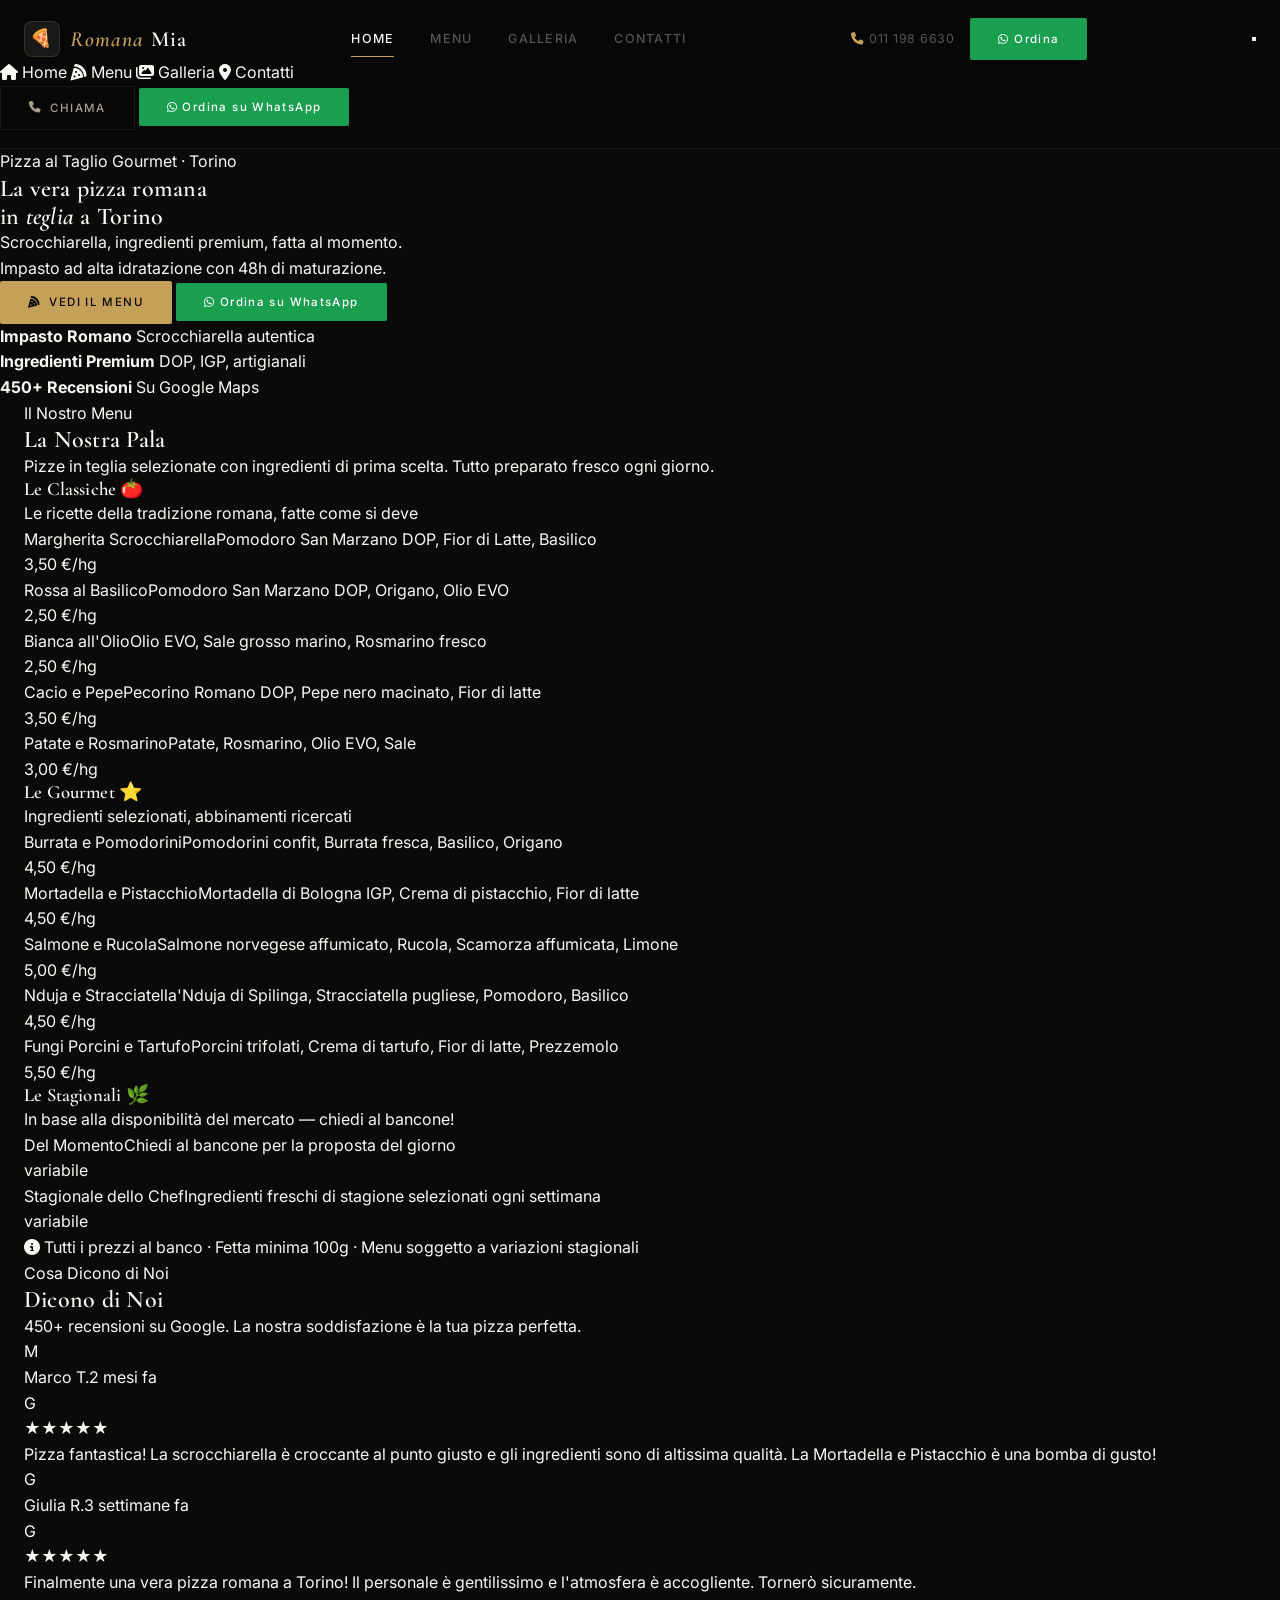
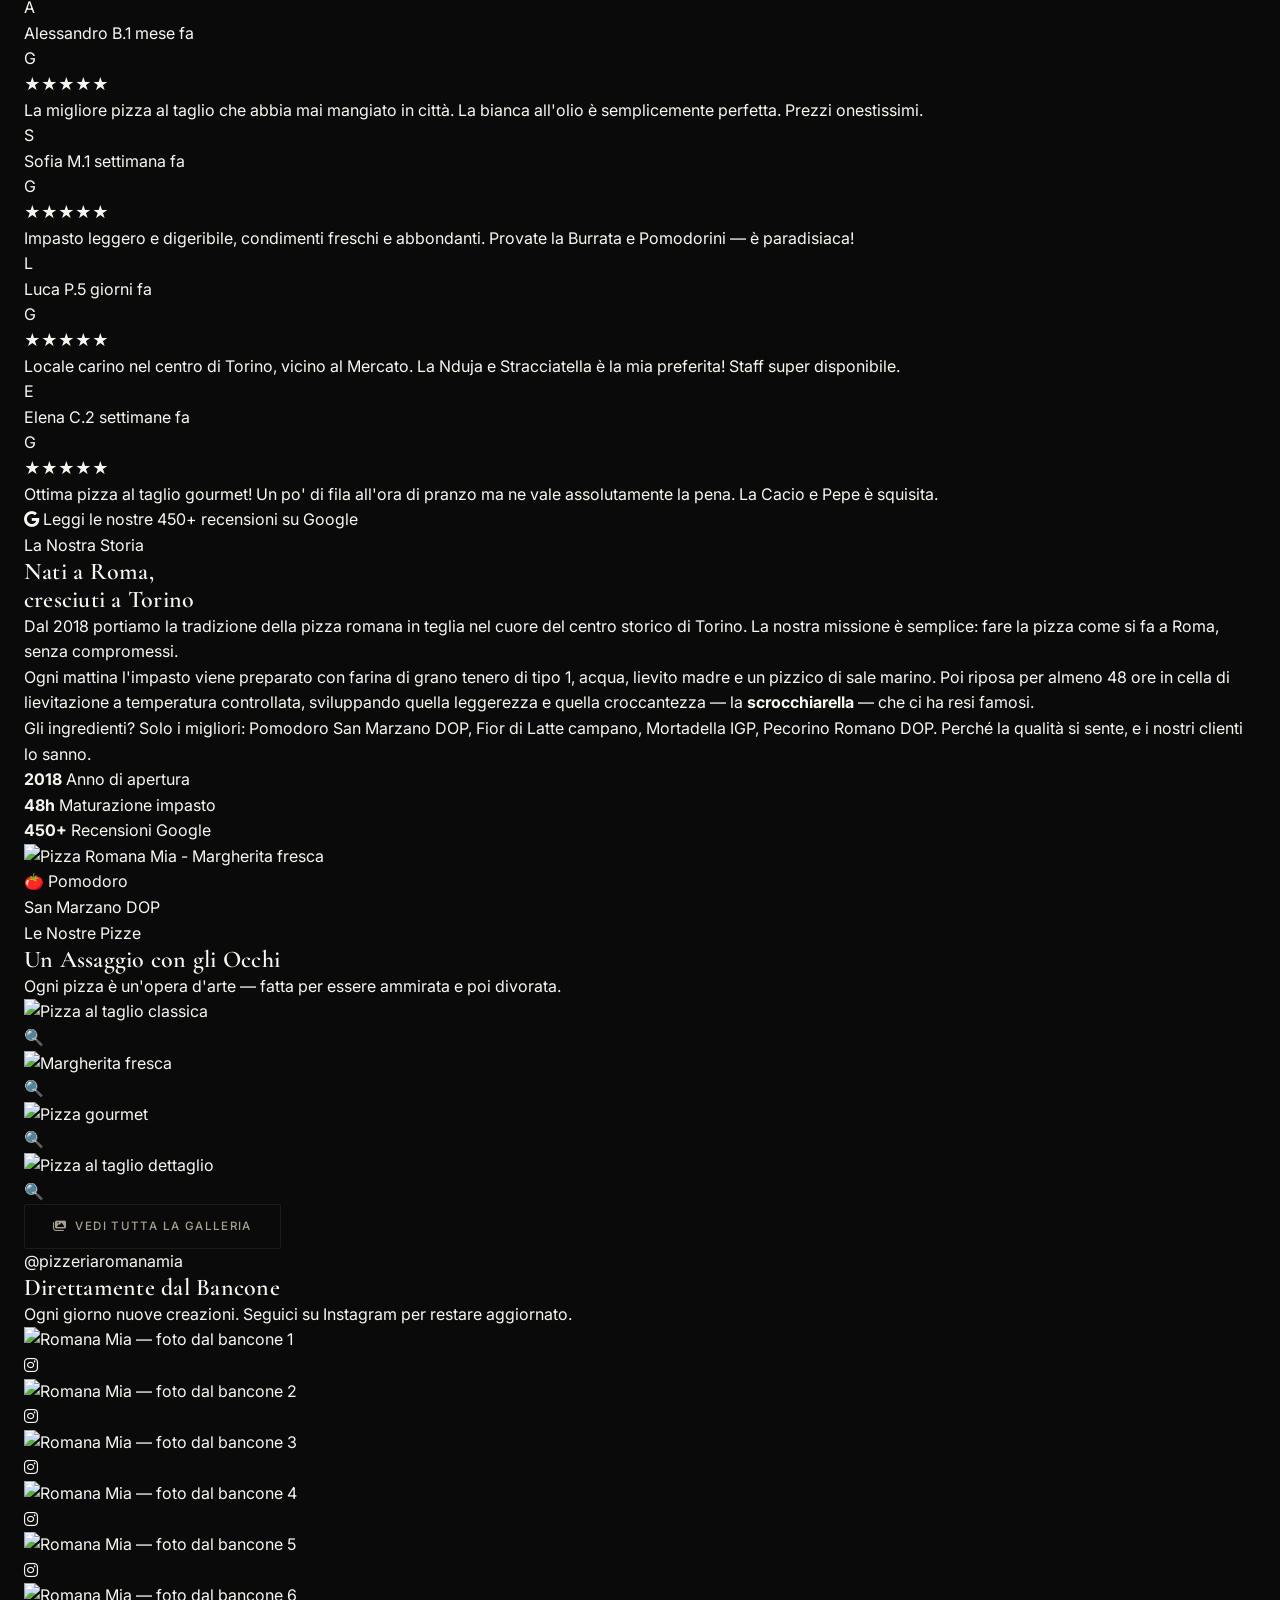
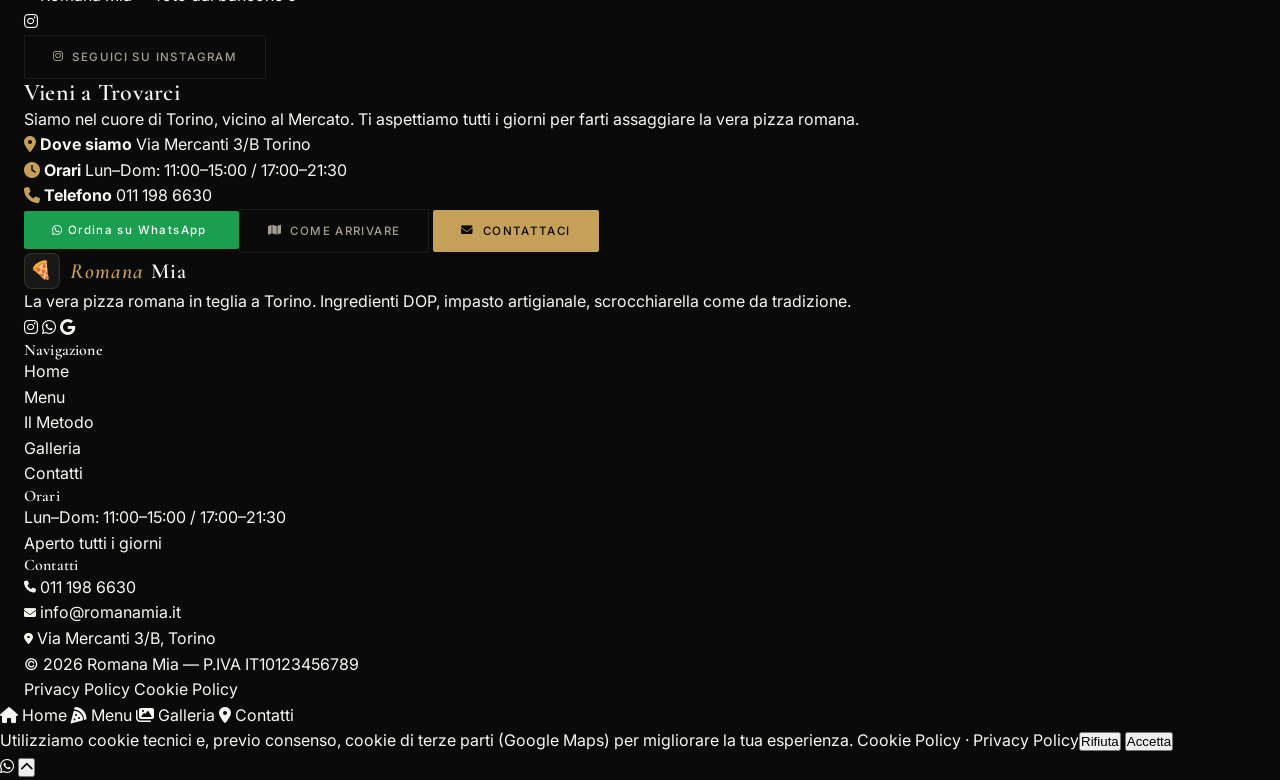
==== commit 35c77f9b: "Merge branch 'main' into copilot/refactor-estetico-sito-pizzeria" ====
--- a/index.html
+++ b/index.html
@@ -65,7 +65,7 @@
     <div class="hero-bg"></div>
     <div class="hero-overlay"></div>
     <div class="hero-content">
-        <span class="hero-eyebrow">🍕 Pizza al Taglio Gourmet · Torino</span>
+        <span class="hero-eyebrow">Pizza al Taglio Gourmet · Torino</span>
         <h1>La vera pizza romana<br>in <em>teglia</em> a Torino</h1>
         <p>Scrocchiarella, ingredienti premium, fatta al momento.<br>
            Impasto ad alta idratazione con 48h di maturazione.</p>
@@ -77,15 +77,15 @@
         </div>
         <div class="hero-trust">
             <div class="hero-trust-item">
-                <strong>🫓 Impasto Romano</strong>
+                <strong>Impasto Romano</strong>
                 <span>Scrocchiarella autentica</span>
             </div>
             <div class="hero-trust-item">
-                <strong>⭐ Ingredienti Premium</strong>
+                <strong>Ingredienti Premium</strong>
                 <span>DOP, IGP, artigianali</span>
             </div>
             <div class="hero-trust-item">
-                <strong>450+ Recensioni ⭐</strong>
+                <strong>450+ Recensioni</strong>
                 <span>Su Google Maps</span>
             </div>
         </div>
@@ -98,7 +98,7 @@
         <div class="section-header animate-on-scroll">
             <span class="section-eyebrow">Il Nostro Menu</span>
             <div class="section-divider"></div>
-            <h2>La Nostra Pala 🍕</h2>
+            <h2>La Nostra Pala</h2>
             <p>Pizze in teglia selezionate con ingredienti di prima scelta. Tutto preparato fresco ogni giorno.</p>
         </div>
         <div id="menu-grid"></div>
@@ -115,7 +115,7 @@
         <div class="section-header animate-on-scroll">
             <span class="section-eyebrow">Cosa Dicono di Noi</span>
             <div class="section-divider"></div>
-            <h2>Dicono di Noi ❤️</h2>
+            <h2>Dicono di Noi</h2>
             <p>450+ recensioni su Google. La nostra soddisfazione è la tua pizza perfetta.</p>
         </div>
         <div id="recensioni-grid" class="recensioni-grid"></div>
@@ -172,7 +172,7 @@
         <div class="section-header animate-on-scroll">
             <span class="section-eyebrow">Le Nostre Pizze</span>
             <div class="section-divider"></div>
-            <h2>Un Assaggio con gli Occhi 📸</h2>
+            <h2>Un Assaggio con gli Occhi</h2>
             <p>Ogni pizza è un'opera d'arte — fatta per essere ammirata e poi divorata.</p>
         </div>
         <div class="gallery-grid">
@@ -199,11 +199,29 @@
     </div>
 </section>
 
+<!-- ===== INSTAGRAM SECTION ===== -->
+<section class="instagram-section" id="instagram">
+    <div class="container">
+        <div class="section-header animate-on-scroll">
+            <span class="section-eyebrow">@pizzeriaromanamia</span>
+            <div class="section-divider"></div>
+            <h2>Direttamente dal Bancone</h2>
+            <p>Ogni giorno nuove creazioni. Seguici su Instagram per restare aggiornato.</p>
+        </div>
+        <div class="instagram-grid" id="instagram-grid"></div>
+        <div class="instagram-cta animate-on-scroll">
+            <a href="https://www.instagram.com/pizzeriaromanamia/" target="_blank" rel="noopener" class="btn-outline">
+                <i class="fa-brands fa-instagram"></i> Seguici su Instagram
+            </a>
+        </div>
+    </div>
+</section>
+
 <!-- ===== CTA SECTION ===== -->
 <section class="cta-section">
     <div class="container">
         <div class="cta-box animate-on-scroll">
-            <h2>Vieni a Trovarci 📍</h2>
+            <h2>Vieni a Trovarci</h2>
             <p>Siamo nel cuore di Torino, vicino al Mercato. Ti aspettiamo tutti i giorni per farti assaggiare la vera pizza romana.</p>
             <div class="cta-info">
                 <div class="cta-info-item">
--- a/style.css
+++ b/style.css
@@ -1,36 +1,36 @@
 /* ============================================================
    ROMANA MIA — Pizza al Taglio Gourmet
-   Dark Theme | Poppins + Inter | Rosso Pomodoro & Giallo Crosta
+   Dark Elegance | Cormorant Garamond + Inter | Gold Accent
    ============================================================ */
 
 /* --- 1. GOOGLE FONTS IMPORT --- */
-@import url('https://fonts.googleapis.com/css2?family=Poppins:wght@400;600;700;800;900&family=Inter:wght@400;500&display=swap');
+@import url('https://fonts.googleapis.com/css2?family=Cormorant+Garamond:ital,wght@0,400;0,500;0,600;0,700;1,400;1,500;1,600&family=Inter:wght@300;400;500&display=swap');
 
 /* --- 2. VARIABLES & RESET --- */
 :root {
     --bg-primary:    #0A0A0A;
     --bg-secondary:  #111111;
-    --bg-surface:    #1A1A1A;
-    --bg-card:       #1E1E1E;
-    --accent:        #E63329;
-    --accent-yellow: #F5C518;
-    --accent-hover:  #ff4a40;
-    --text-primary:  #F5F0E8;
-    --text-secondary:#B8AFA0;
-    --text-muted:    #6B6460;
-    --border:        rgba(230, 51, 41, 0.25);
-    --border-subtle: rgba(255, 255, 255, 0.08);
+    --bg-surface:    #181818;
+    --bg-card:       #1C1C1C;
+    --accent:        #C5A059;
+    --accent-hover:  #d4b46b;
+    --text-primary:  #F8F8F2;
+    --text-secondary:#A8A090;
+    --text-muted:    #58534E;
+    --border:        rgba(197, 160, 89, 0.18);
+    --border-subtle: rgba(255, 255, 255, 0.07);
     --shadow-sm:     0 2px 12px rgba(0,0,0,0.4);
     --shadow-md:     0 8px 32px rgba(0,0,0,0.5);
     --shadow-lg:     0 20px 60px rgba(0,0,0,0.6);
-    --shadow-glow:   0 0 40px rgba(230,51,41,0.15);
+    --shadow-glow:   0 0 48px rgba(197,160,89,0.06);
     /* Legacy aliases */
     --primary-red:   var(--accent);
     --primary-dark:  #0A0A0A;
     --text-main:     var(--text-primary);
     --text-light:    var(--text-secondary);
-    --white:         #F5F0E8;
+    --white:         #F8F8F2;
     --border-old:    var(--border);
+    --accent-legacy: var(--accent);
 }
 
 *, *::before, *::after { margin: 0; padding: 0; box-sizing: border-box; }
@@ -38,7 +38,8 @@
 html { scroll-behavior: smooth; overflow-x: hidden; }
 
 body {
-    font-family: 'Poppins', sans-serif;
+    font-family: 'Inter', sans-serif;
+    font-weight: 400;
     color: var(--text-primary);
     line-height: 1.6;
     background-color: var(--bg-primary);
@@ -46,32 +47,33 @@
 }
 
 h1, h2, h3, h4, h5 {
-    font-family: 'Poppins', sans-serif;
+    font-family: 'Cormorant Garamond', serif;
     line-height: 1.15;
-    font-weight: 700;
-}
-
-a { text-decoration: none; transition: all 0.28s ease; color: inherit; }
+    font-weight: 600;
+    letter-spacing: 0.01em;
+}
+
+a { text-decoration: none; transition: all 0.6s cubic-bezier(0.16,1,0.3,1); color: inherit; }
 ul { list-style: none; }
 img { width: 100%; display: block; object-fit: cover; }
 
 /* --- 3. HEADER --- */
 header {
-    background: rgba(10, 10, 10, 0.88);
-    backdrop-filter: blur(24px);
-    -webkit-backdrop-filter: blur(24px);
+    background: rgba(8, 8, 8, 0.82);
+    backdrop-filter: blur(28px) saturate(160%);
+    -webkit-backdrop-filter: blur(28px) saturate(160%);
     border-bottom: 1px solid var(--border-subtle);
-    padding: 16px 0;
+    padding: 18px 0;
     position: sticky;
     top: 0;
     z-index: 2000;
-    transition: padding 0.3s ease, box-shadow 0.3s ease;
+    transition: padding 0.5s cubic-bezier(0.16,1,0.3,1), box-shadow 0.5s ease;
 }
 
 header.scrolled {
-    padding: 10px 0;
-    background: rgba(10, 10, 10, 0.98);
-    box-shadow: 0 4px 40px rgba(0,0,0,0.5);
+    padding: 12px 0;
+    background: rgba(8, 8, 8, 0.96);
+    box-shadow: 0 4px 40px rgba(0,0,0,0.6);
 }
 
 .container {
@@ -92,57 +94,59 @@
     display: flex;
     align-items: center;
     gap: 10px;
-    font-family: 'Poppins', sans-serif;
-    font-weight: 800;
-    font-size: 1.25rem;
+    font-family: 'Cormorant Garamond', serif;
+    font-weight: 600;
+    font-size: 1.35rem;
+    letter-spacing: 0.05em;
     color: var(--text-primary);
     white-space: nowrap;
     flex-shrink: 0;
 }
 
 .logo-icon {
-    width: 38px; height: 38px;
-    background: var(--accent);
-    border-radius: 10px;
+    width: 36px; height: 36px;
+    background: var(--bg-surface);
+    border: 1px solid var(--border);
+    border-radius: 8px;
     display: flex; align-items: center; justify-content: center;
-    font-size: 1.3rem;
+    font-size: 1.1rem;
     flex-shrink: 0;
-    box-shadow: 0 4px 16px rgba(230,51,41,0.4);
-    transition: transform 0.28s cubic-bezier(0.34,1.56,0.64,1);
+    transition: transform 0.6s cubic-bezier(0.16,1,0.3,1), border-color 0.4s ease;
 }
 
 .logo:hover .logo-icon {
-    transform: rotate(-8deg) scale(1.08);
+    transform: rotate(-4deg);
+    border-color: var(--accent);
 }
 
 .logo span { color: var(--text-primary); }
-.logo span em { color: var(--accent); font-style: normal; }
+.logo span em { color: var(--accent); font-style: italic; }
 
 /* Desktop nav */
 .desktop-menu {
     display: flex;
     align-items: center;
-    gap: 32px;
+    gap: 36px;
 }
 
 .desktop-menu a {
-    color: var(--text-secondary);
-    font-size: 0.88rem;
-    font-weight: 500;
-    letter-spacing: 0.02em;
+    color: var(--text-muted);
+    font-size: 0.78rem;
+    font-weight: 500;
+    letter-spacing: 0.1em;
+    text-transform: uppercase;
     padding: 6px 0;
     position: relative;
-    transition: color 0.22s ease;
+    transition: color 0.4s ease;
 }
 
 .desktop-menu a::after {
     content: '';
     position: absolute;
     bottom: -2px; left: 0;
-    width: 0; height: 2px;
+    width: 0; height: 1px;
     background: var(--accent);
-    border-radius: 2px;
-    transition: width 0.28s cubic-bezier(0.34,1.56,0.64,1);
+    transition: width 0.6s cubic-bezier(0.16,1,0.3,1);
 }
 
 .desktop-menu a:hover,
@@ -155,85 +159,83 @@
 .header-right {
     display: flex;
     align-items: center;
-    gap: 14px;
+    gap: 16px;
     flex-shrink: 0;
 }
 
 .phone-cta {
-    color: var(--text-secondary);
-    font-size: 0.82rem;
-    font-weight: 500;
+    color: var(--text-muted);
+    font-size: 0.78rem;
+    font-weight: 400;
+    letter-spacing: 0.04em;
     display: flex; align-items: center; gap: 6px;
 }
 
-.phone-cta:hover { color: var(--accent); }
+.phone-cta:hover { color: var(--text-primary); }
 .phone-cta i { color: var(--accent); }
 
 /* --- 4. BUTTONS --- */
 .btn-red {
     background: var(--accent);
-    color: #fff;
+    color: #0A0A0A;
     border: none;
-    padding: 12px 26px;
-    border-radius: 50px;
-    font-family: 'Poppins', sans-serif;
-    font-size: 0.82rem;
-    font-weight: 700;
-    letter-spacing: 0.04em;
+    padding: 12px 28px;
+    border-radius: 2px;
+    font-family: 'Inter', sans-serif;
+    font-size: 0.72rem;
+    font-weight: 500;
+    letter-spacing: 0.12em;
     text-transform: uppercase;
     cursor: pointer;
-    display: inline-flex; align-items: center; gap: 7px;
-    transition: all 0.28s cubic-bezier(0.34,1.56,0.64,1);
-    white-space: nowrap;
-    box-shadow: 0 4px 20px rgba(230,51,41,0.35);
+    display: inline-flex; align-items: center; gap: 8px;
+    transition: all 0.6s cubic-bezier(0.16,1,0.3,1);
+    white-space: nowrap;
 }
 
 .btn-red:hover {
     background: var(--accent-hover);
-    transform: translateY(-3px) scale(1.04);
-    box-shadow: 0 8px 32px rgba(230,51,41,0.55);
-    color: #fff;
+    transform: translateY(-2px);
+    box-shadow: 0 8px 28px rgba(197,160,89,0.25);
+    color: #0A0A0A;
 }
 
 .btn-yellow {
-    background: var(--accent-yellow);
-    color: #111;
+    background: var(--accent);
+    color: #0A0A0A;
     border: none;
-    padding: 12px 26px;
-    border-radius: 50px;
-    font-family: 'Poppins', sans-serif;
-    font-size: 0.82rem;
-    font-weight: 700;
-    letter-spacing: 0.04em;
+    padding: 12px 28px;
+    border-radius: 2px;
+    font-family: 'Inter', sans-serif;
+    font-size: 0.72rem;
+    font-weight: 500;
+    letter-spacing: 0.12em;
     text-transform: uppercase;
     cursor: pointer;
-    display: inline-flex; align-items: center; gap: 7px;
-    transition: all 0.28s cubic-bezier(0.34,1.56,0.64,1);
-    white-space: nowrap;
-    box-shadow: 0 4px 20px rgba(245,197,24,0.35);
+    display: inline-flex; align-items: center; gap: 8px;
+    transition: all 0.6s cubic-bezier(0.16,1,0.3,1);
+    white-space: nowrap;
 }
 
 .btn-yellow:hover {
-    background: #ffd740;
-    transform: translateY(-3px) scale(1.04);
-    box-shadow: 0 8px 32px rgba(245,197,24,0.55);
-    color: #111;
+    background: var(--accent-hover);
+    transform: translateY(-2px);
+    color: #0A0A0A;
 }
 
 .btn-outline {
     background: transparent;
-    color: var(--text-primary);
-    border: 2px solid var(--border-subtle);
-    padding: 12px 26px;
-    border-radius: 50px;
-    font-family: 'Poppins', sans-serif;
-    font-size: 0.82rem;
-    font-weight: 700;
-    letter-spacing: 0.04em;
+    color: var(--text-secondary);
+    border: 1px solid var(--border-subtle);
+    padding: 12px 28px;
+    border-radius: 2px;
+    font-family: 'Inter', sans-serif;
+    font-size: 0.72rem;
+    font-weight: 500;
+    letter-spacing: 0.12em;
     text-transform: uppercase;
     cursor: pointer;
-    display: inline-flex; align-items: center; gap: 7px;
-    transition: all 0.28s ease;
+    display: inline-flex; align-items: center; gap: 8px;
+    transition: all 0.6s cubic-bezier(0.16,1,0.3,1);
     white-space: nowrap;
 }
 
@@ -244,1587 +246,12 @@
 }
 
 .btn-whatsapp {
-    background: #25D366;
+    background: #1a9e4f;
     color: #fff;
     border: none;
-    padding: 12px 26px;
-    border-radius: 50px;
-    font-family: 'Poppins', sans-serif;
-    font-size: 0.82rem;
-    font-weight: 700;
-    letter-spacing: 0.04em;
-    text-transform: uppercase;
-    cursor: pointer;
-    display: inline-flex; align-items: center; gap: 8px;
-    transition: all 0.28s cubic-bezier(0.34,1.56,0.64,1);
-    white-space: nowrap;
-    box-shadow: 0 4px 20px rgba(37,211,102,0.35);
-    text-decoration: none;
-}
-
-.btn-whatsapp:hover {
-    background: #1ebe5a;
-    transform: translateY(-3px) scale(1.04);
-    box-shadow: 0 8px 32px rgba(37,211,102,0.55);
-    color: #fff;
-}
-
-/* --- 5. HAMBURGER / MOBILE MENU --- */
-.hamburger {
-    display: none;
-    flex-direction: column;
-    justify-content: center;
-    align-items: center;
-    gap: 5px;
-    width: 40px; height: 40px;
-    cursor: pointer;
-    background: none;
-    border: none;
-    padding: 4px;
-    border-radius: 8px;
-    transition: background 0.2s ease;
-}
-
-.hamburger:hover { background: var(--bg-surface); }
-
-.hamburger span {
-    display: block;
-    width: 22px; height: 2px;
-    background: var(--text-primary);
-    border-radius: 2px;
-    transition: all 0.3s ease;
-}
-
-.hamburger.open span:nth-child(1) { transform: translateY(7px) rotate(45deg); }
-.hamburger.open span:nth-child(2) { opacity: 0; transform: scaleX(0); }
-.hamburger.open span:nth-child(3) { transform: translateY(-7px) rotate(-45deg); }
-
-.mobile-menu {
-    display: none;
-    flex-direction: column;
-    background: var(--bg-surface);
-    border-top: 1px solid var(--border-subtle);
-    padding: 16px 24px 24px;
-    gap: 4px;
-}
-
-.mobile-menu.open { display: flex; }
-
-.mobile-menu a {
-    color: var(--text-secondary);
-    font-size: 1rem;
-    font-weight: 500;
-    padding: 12px 0;
-    border-bottom: 1px solid var(--border-subtle);
-    display: flex; align-items: center; gap: 10px;
-    transition: color 0.2s ease;
-}
-
-.mobile-menu a:last-child { border-bottom: none; }
-.mobile-menu a:hover,
-.mobile-menu a.active { color: var(--accent); }
-
-.mobile-cta {
-    margin-top: 14px;
-    display: flex;
-    flex-direction: column;
-    gap: 10px;
-}
-
-.mobile-cta a { width: 100%; justify-content: center; }
-
-/* --- 6. ANIMATE ON SCROLL --- */
-.animate-on-scroll {
-    opacity: 0;
-    transform: translateY(30px);
-    transition: opacity 0.6s ease, transform 0.6s cubic-bezier(0.34,1.56,0.64,1);
-}
-
-.animate-on-scroll.visible {
-    opacity: 1;
-    transform: translateY(0);
-}
-
-/* --- 6b. HERO ENTRY KEYFRAMES --- */
-@keyframes heroFadeInUp {
-    from { opacity: 0; transform: translateY(28px); }
-    to   { opacity: 1; transform: translateY(0); }
-}
-
-@keyframes heroFadeInDown {
-    from { opacity: 0; transform: translateY(-18px); }
-    to   { opacity: 1; transform: translateY(0); }
-}
-
-/* --- 7. HERO SECTION --- */
-.hero {
-    min-height: 100vh;
-    min-height: 100svh;
-    display: flex;
-    align-items: center;
-    justify-content: center;
-    position: relative;
-    overflow: hidden;
-    text-align: center;
-    padding: 100px 24px 60px;
-}
-
-.hero-bg {
-    position: absolute;
-    inset: 0;
-    background-image: url('https://images.unsplash.com/photo-1565299624946-b28f40a0ae38?q=80&w=1600&auto=format&fit=crop');
-    background-size: cover;
-    background-position: center;
-    filter: brightness(0.35);
-    z-index: 0;
-    transform: scale(1.05);
-    transition: transform 8s ease;
-}
-
-.hero:hover .hero-bg { transform: scale(1.0); }
-
-.hero-overlay {
-    position: absolute;
-    inset: 0;
-    background: linear-gradient(180deg, rgba(0,0,0,0.1) 0%, rgba(10,10,10,0.7) 100%);
-    z-index: 1;
-}
-
-.hero-content {
-    position: relative;
-    z-index: 2;
-    max-width: 820px;
-}
-
-.hero-eyebrow {
-    display: inline-block;
-    background: rgba(230,51,41,0.18);
-    border: 1px solid rgba(230,51,41,0.4);
-    color: var(--accent);
-    font-size: 0.72rem;
-    font-weight: 700;
-    letter-spacing: 0.14em;
-    text-transform: uppercase;
-    padding: 6px 18px;
-    border-radius: 50px;
-    margin-bottom: 24px;
-    animation: heroFadeInDown 0.6s cubic-bezier(0.34,1.56,0.64,1) 0.2s both;
-}
-
-.hero h1 {
-    font-size: clamp(2.4rem, 6vw, 4.8rem);
-    font-weight: 900;
-    color: var(--text-primary);
-    line-height: 1.08;
-    margin-bottom: 20px;
-    text-shadow: 0 4px 40px rgba(0,0,0,0.5);
-    animation: heroFadeInUp 0.7s cubic-bezier(0.34,1.56,0.64,1) 0.4s both;
-}
-
-.hero h1 em {
-    font-style: normal;
-    color: var(--accent);
-}
-
-.hero p {
-    font-size: clamp(1rem, 2.5vw, 1.2rem);
-    color: var(--text-secondary);
-    margin-bottom: 40px;
-    font-weight: 400;
-    line-height: 1.65;
-    animation: heroFadeInUp 0.6s ease 0.6s both;
-}
-
-.hero-buttons {
-    display: flex;
-    gap: 14px;
-    justify-content: center;
-    flex-wrap: wrap;
-    margin-bottom: 56px;
-    animation: heroFadeInUp 0.6s ease 0.8s both;
-}
-
-.hero-trust {
-    display: flex;
-    gap: 40px;
-    justify-content: center;
-    flex-wrap: wrap;
-    animation: heroFadeInUp 0.6s ease 1.0s both;
-}
-
-.hero-trust-item {
-    display: flex;
-    flex-direction: column;
-    align-items: center;
-    gap: 4px;
-    color: var(--text-secondary);
-    font-size: 0.8rem;
-}
-
-.hero-trust-item strong {
-    color: var(--text-primary);
-    font-size: 1.05rem;
-    font-weight: 700;
-}
-
-/* --- 8. SECTION COMMON --- */
-.section-padding {
-    padding: 100px 0;
-}
-
-.section-header {
-    text-align: center;
-    margin-bottom: 60px;
-}
-
-.section-eyebrow {
-    display: inline-block;
-    color: var(--accent);
-    font-size: 0.72rem;
-    font-weight: 700;
-    letter-spacing: 0.16em;
-    text-transform: uppercase;
-    margin-bottom: 14px;
-}
-
-.section-header h2 {
-    font-size: clamp(2rem, 4vw, 3rem);
-    color: var(--text-primary);
-    margin-bottom: 16px;
-}
-
-.section-header p {
-    color: var(--text-secondary);
-    font-size: 1.05rem;
-    max-width: 560px;
-    margin: 0 auto;
-    line-height: 1.7;
-}
-
-/* Decorative divider */
-.section-divider {
-    width: 48px; height: 4px;
-    background: var(--accent);
-    border-radius: 4px;
-    margin: 0 auto 20px;
-}
-
-/* --- 9. MENU SECTION --- */
-.menu-section {
-    background: var(--bg-secondary);
-    padding: 100px 0;
-}
-
-#menu-grid {
-    display: grid;
-    grid-template-columns: repeat(auto-fit, minmax(340px, 1fr));
-    gap: 28px;
-}
-
-.menu-category-card {
-    background: var(--bg-card);
-    border: 1px solid var(--border-subtle);
-    border-radius: 20px;
-    overflow: hidden;
-    transition: transform 0.35s cubic-bezier(0.34,1.56,0.64,1), box-shadow 0.35s ease, border-color 0.35s ease;
-}
-
-.menu-category-card:hover {
-    transform: translateY(-6px) scale(1.02);
-    box-shadow: var(--shadow-lg), var(--shadow-glow);
-    border-color: var(--border);
-}
-
-.menu-category-header {
-    background: linear-gradient(135deg, rgba(230,51,41,0.12) 0%, rgba(230,51,41,0.04) 100%);
-    border-bottom: 1px solid var(--border-subtle);
-    padding: 24px 28px 20px;
-}
-
-.menu-category-title {
-    font-size: 1.35rem;
-    font-weight: 800;
-    color: var(--text-primary);
-    margin-bottom: 6px;
-}
-
-.menu-category-desc {
-    font-size: 0.82rem;
-    color: var(--text-secondary);
-    font-style: italic;
-}
-
-.menu-pizza-list {
-    padding: 8px 0;
-}
-
-.menu-pizza-item {
-    display: flex;
-    justify-content: space-between;
-    align-items: flex-start;
-    gap: 16px;
-    padding: 16px 28px;
-    border-bottom: 1px solid var(--border-subtle);
-    transition: background 0.2s ease;
-}
-
-.menu-pizza-item:last-child { border-bottom: none; }
-
-.menu-pizza-item:hover {
-    background: rgba(230,51,41,0.05);
-}
-
-.menu-pizza-info {
-    display: flex;
-    flex-direction: column;
-    gap: 4px;
-    flex: 1;
-}
-
-.menu-pizza-nome {
-    font-weight: 700;
-    font-size: 0.95rem;
-    color: var(--text-primary);
-}
-
-.menu-pizza-ingredienti {
-    font-size: 0.78rem;
-    color: var(--text-muted);
-    font-family: 'Inter', sans-serif;
-    line-height: 1.5;
-}
-
-.menu-pizza-prezzo {
-    font-size: 0.82rem;
-    font-weight: 700;
-    color: var(--accent-yellow);
-    background: rgba(245,197,24,0.12);
-    border: 1px solid rgba(245,197,24,0.25);
-    padding: 4px 10px;
-    border-radius: 50px;
-    white-space: nowrap;
-    flex-shrink: 0;
-}
-
-.menu-note {
-    text-align: center;
-    margin-top: 36px;
-    color: var(--text-muted);
-    font-size: 0.82rem;
-    font-family: 'Inter', sans-serif;
-}
-
-/* --- 10. RECENSIONI SECTION --- */
-.recensioni-section {
-    background: var(--bg-primary);
-    padding: 100px 0;
-}
-
-.recensioni-grid {
-    display: grid;
-    grid-template-columns: repeat(auto-fit, minmax(300px, 1fr));
-    gap: 24px;
-    margin-bottom: 48px;
-}
-
-.recensione-card {
-    background: var(--bg-card);
-    border: 1px solid var(--border-subtle);
-    border-radius: 16px;
-    padding: 28px;
-    transition: transform 0.35s cubic-bezier(0.34,1.56,0.64,1), box-shadow 0.35s ease, border-color 0.35s ease;
-}
-
-.recensione-card:hover {
-    transform: translateY(-6px) scale(1.02);
-    box-shadow: var(--shadow-md);
-    border-color: var(--border);
-}
-
-.recensione-header {
-    display: flex;
-    align-items: center;
-    gap: 12px;
-    margin-bottom: 14px;
-}
-
-.recensione-avatar {
-    width: 44px; height: 44px;
-    border-radius: 50%;
-    background: linear-gradient(135deg, var(--accent), #ff6b61);
-    display: flex; align-items: center; justify-content: center;
-    font-weight: 800;
-    font-size: 1.1rem;
-    color: #fff;
-    flex-shrink: 0;
-}
-
-.recensione-meta {
-    flex: 1;
-    display: flex;
-    flex-direction: column;
-}
-
-.recensione-nome {
-    font-weight: 700;
-    font-size: 0.9rem;
-    color: var(--text-primary);
-}
-
-.recensione-data {
-    font-size: 0.75rem;
-    color: var(--text-muted);
-    font-family: 'Inter', sans-serif;
-}
-
-.google-icon {
-    width: 28px; height: 28px;
-    border-radius: 50%;
-    background: #4285F4;
-    color: #fff;
-    font-weight: 900;
-    font-size: 0.85rem;
-    display: flex; align-items: center; justify-content: center;
-    flex-shrink: 0;
-}
-
-.recensione-stelle {
-    margin-bottom: 12px;
-    display: flex; gap: 2px;
-}
-
-.star {
-    color: var(--text-muted);
-    font-size: 1rem;
-}
-
-.star.filled {
-    color: var(--accent-yellow);
-}
-
-.recensione-testo {
-    font-size: 0.88rem;
-    color: var(--text-secondary);
-    line-height: 1.7;
-    font-family: 'Inter', sans-serif;
-}
-
-.recensioni-cta {
-    text-align: center;
-    margin-top: 48px;
-}
-
-.btn-google-reviews {
-    background: linear-gradient(135deg, #4285F4, #34A853);
-    color: #fff;
-    border: none;
-    padding: 16px 36px;
-    border-radius: 50px;
-    font-family: 'Poppins', sans-serif;
-    font-size: 0.95rem;
-    font-weight: 700;
-    letter-spacing: 0.02em;
-    cursor: pointer;
-    display: inline-flex; align-items: center; gap: 10px;
-    transition: all 0.28s cubic-bezier(0.34,1.56,0.64,1);
-    white-space: nowrap;
-    box-shadow: 0 4px 24px rgba(66,133,244,0.4);
-    text-decoration: none;
-}
-.btn-google-reviews:hover {
-    transform: translateY(-4px) scale(1.04);
-    box-shadow: 0 10px 40px rgba(66,133,244,0.55);
-    color: #fff;
-}
-
-/* --- 11. ABOUT SECTION --- */
-.about-section {
-    background: var(--bg-surface);
-    padding: 100px 0;
-}
-
-.about-grid {
-    display: grid;
-    grid-template-columns: 1fr 1fr;
-    gap: 72px;
-    align-items: center;
-}
-
-.about-text .label {
-    display: inline-block;
-    color: var(--accent);
-    font-size: 0.72rem;
-    font-weight: 700;
-    letter-spacing: 0.16em;
-    text-transform: uppercase;
-    margin-bottom: 16px;
-}
-
-.about-text h2 {
-    font-size: clamp(1.8rem, 3.5vw, 2.6rem);
-    color: var(--text-primary);
-    margin-bottom: 20px;
-    line-height: 1.2;
-}
-
-.about-text p {
-    color: var(--text-secondary);
-    font-size: 0.97rem;
-    line-height: 1.8;
-    margin-bottom: 16px;
-    font-family: 'Inter', sans-serif;
-}
-
-.about-stats {
-    display: flex;
-    gap: 36px;
-    margin-top: 32px;
-    padding-top: 28px;
-    border-top: 1px solid var(--border-subtle);
-}
-
-.about-stat strong {
-    display: block;
-    font-size: 2rem;
-    font-weight: 900;
-    color: var(--accent);
-    line-height: 1;
-    margin-bottom: 4px;
-}
-
-.about-stat span {
-    font-size: 0.78rem;
-    color: var(--text-muted);
-    text-transform: uppercase;
-    letter-spacing: 0.08em;
-}
-
-.about-image {
-    position: relative;
-}
-
-.about-image img {
-    border-radius: 20px;
-    height: 480px;
-    width: 100%;
-    box-shadow: var(--shadow-lg);
-}
-
-.about-image-badge {
-    position: absolute;
-    bottom: -20px;
-    left: -20px;
-    background: var(--accent);
-    color: #fff;
-    border-radius: 16px;
-    padding: 18px 22px;
-    box-shadow: var(--shadow-md);
-    font-weight: 800;
-    font-size: 0.85rem;
-    line-height: 1.4;
-}
-
-/* --- 12. GALLERY PREVIEW --- */
-.gallery-preview {
-    background: var(--bg-secondary);
-    padding: 100px 0;
-}
-
-.gallery-grid {
-    display: grid;
-    grid-template-columns: repeat(4, 1fr);
-    gap: 16px;
-    margin-bottom: 40px;
-}
-
-.gallery-item {
-    position: relative;
-    overflow: hidden;
-    border-radius: 16px;
-    aspect-ratio: 1;
-    cursor: pointer;
-}
-
-.gallery-item img {
-    width: 100%; height: 100%;
-    object-fit: cover;
-    transition: transform 0.5s ease;
-}
-
-.gallery-item:hover img {
-    transform: scale(1.08);
-}
-
-.gallery-item-overlay {
-    position: absolute;
-    inset: 0;
-    background: rgba(0,0,0,0.4);
-    opacity: 0;
-    transition: opacity 0.3s ease;
-    display: flex; align-items: center; justify-content: center;
-    color: #fff;
-    font-size: 1.6rem;
-}
-
-.gallery-item:hover .gallery-item-overlay { opacity: 1; }
-
-.gallery-cta { text-align: center; }
-
-/* --- 13. CTA SECTION --- */
-.cta-section {
-    background: var(--bg-primary);
-    padding: 100px 0;
-    border-top: 1px solid var(--border-subtle);
-}
-
-.cta-box {
-    background: linear-gradient(135deg, var(--bg-card) 0%, var(--bg-surface) 100%);
-    border: 1px solid var(--border);
-    border-radius: 24px;
-    padding: 64px;
-    text-align: center;
-    box-shadow: var(--shadow-glow);
-}
-
-.cta-box h2 {
-    font-size: clamp(1.8rem, 3.5vw, 2.8rem);
-    color: var(--text-primary);
-    margin-bottom: 14px;
-}
-
-.cta-box p {
-    color: var(--text-secondary);
-    font-size: 1rem;
-    margin-bottom: 36px;
-    line-height: 1.7;
-}
-
-.cta-info {
-    display: flex;
-    justify-content: center;
-    gap: 48px;
-    flex-wrap: wrap;
-    margin-bottom: 40px;
-    padding-bottom: 36px;
-    border-bottom: 1px solid var(--border-subtle);
-}
-
-.cta-info-item {
-    display: flex;
-    flex-direction: column;
-    gap: 4px;
-    align-items: center;
-    color: var(--text-secondary);
-    font-size: 0.9rem;
-    font-family: 'Inter', sans-serif;
-}
-
-.cta-info-item strong {
-    color: var(--text-primary);
-    font-weight: 700;
-    display: flex; align-items: center; gap: 7px;
-}
-
-.cta-buttons {
-    display: flex;
-    gap: 14px;
-    justify-content: center;
-    flex-wrap: wrap;
-}
-
-/* --- 14. FOOTER --- */
-footer {
-    background: var(--bg-surface);
-    border-top: 1px solid var(--border-subtle);
-    padding: 64px 0 32px;
-}
-
-.footer-grid {
-    display: grid;
-    grid-template-columns: 2fr 1fr 1fr 1fr;
-    gap: 48px;
-    margin-bottom: 48px;
-}
-
-.footer-brand .logo {
-    margin-bottom: 16px;
-}
-
-.footer-brand p {
-    color: var(--text-muted);
-    font-size: 0.85rem;
-    line-height: 1.7;
-    font-family: 'Inter', sans-serif;
-    margin-bottom: 20px;
-    max-width: 260px;
-}
-
-.footer-social {
-    display: flex;
-    gap: 12px;
-}
-
-.footer-social a {
-    width: 36px; height: 36px;
-    border-radius: 10px;
-    background: var(--bg-card);
-    border: 1px solid var(--border-subtle);
-    display: flex; align-items: center; justify-content: center;
-    color: var(--text-secondary);
-    font-size: 0.9rem;
-    transition: all 0.25s ease;
-}
-
-.footer-social a:hover {
-    background: var(--accent);
-    border-color: var(--accent);
-    color: #fff;
-    transform: translateY(-3px);
-}
-
-.footer-col h4 {
-    font-size: 0.78rem;
-    font-weight: 700;
-    letter-spacing: 0.12em;
-    text-transform: uppercase;
-    color: var(--text-primary);
-    margin-bottom: 18px;
-}
-
-.footer-col ul li {
-    margin-bottom: 10px;
-}
-
-.footer-col ul li a,
-.footer-col ul li span {
-    color: var(--text-muted);
-    font-size: 0.85rem;
-    font-family: 'Inter', sans-serif;
-    transition: color 0.2s ease;
-}
-
-.footer-col ul li a:hover { color: var(--accent); }
-
-.footer-bottom {
-    border-top: 1px solid var(--border-subtle);
-    padding-top: 28px;
-    display: flex;
-    justify-content: space-between;
-    align-items: center;
-    flex-wrap: wrap;
-    gap: 12px;
-}
-
-.footer-bottom p {
-    color: var(--text-muted);
-    font-size: 0.78rem;
-    font-family: 'Inter', sans-serif;
-}
-
-.footer-legal {
-    display: flex;
-    gap: 20px;
-}
-
-.footer-legal a {
-    color: var(--text-muted);
-    font-size: 0.78rem;
-    font-family: 'Inter', sans-serif;
-    transition: color 0.2s ease;
-}
-
-.footer-legal a:hover { color: var(--accent); }
-
-/* --- 15. COOKIE BANNER --- */
-#cookie-banner {
-    position: fixed;
-    bottom: 24px; left: 24px; right: 24px;
-    background: var(--bg-card);
-    border: 1px solid var(--border-subtle);
-    border-radius: 16px;
-    padding: 22px 28px;
-    display: flex;
-    align-items: center;
-    justify-content: space-between;
-    gap: 20px;
-    flex-wrap: wrap;
-    box-shadow: var(--shadow-lg);
-    z-index: 9999;
-    max-width: 900px;
-    margin: 0 auto;
-}
-
-#cookie-banner p {
-    color: var(--text-secondary);
-    font-size: 0.85rem;
-    font-family: 'Inter', sans-serif;
-    flex: 1;
-    line-height: 1.6;
-}
-
-#cookie-banner p a {
-    color: var(--accent);
-    text-decoration: underline;
-}
-
-.cookie-buttons {
-    display: flex;
-    gap: 10px;
-    flex-shrink: 0;
-}
-
-.btn-cookie-accept {
-    background: var(--accent);
-    color: #fff;
-    border: none;
-    padding: 9px 20px;
-    border-radius: 50px;
-    font-family: 'Poppins', sans-serif;
-    font-size: 0.78rem;
-    font-weight: 700;
-    cursor: pointer;
-    transition: all 0.25s ease;
-}
-
-.btn-cookie-accept:hover { background: var(--accent-hover); }
-
-.btn-cookie-reject {
-    background: transparent;
-    color: var(--text-muted);
-    border: 1px solid var(--border-subtle);
-    padding: 9px 20px;
-    border-radius: 50px;
-    font-family: 'Poppins', sans-serif;
-    font-size: 0.78rem;
-    cursor: pointer;
-    transition: all 0.25s ease;
-}
-
-.btn-cookie-reject:hover { color: var(--text-primary); }
-
-/* --- 16. FLOATING WHATSAPP --- */
-#whatsapp-float {
-    position: fixed;
-    bottom: 28px;
-    right: 28px;
-    z-index: 3000;
-    width: 58px; height: 58px;
-    background: #25D366;
-    border-radius: 50%;
-    display: flex; align-items: center; justify-content: center;
-    box-shadow: 0 6px 28px rgba(37,211,102,0.5);
-    color: #fff;
-    font-size: 1.5rem;
-    cursor: pointer;
-    text-decoration: none;
-    transition: all 0.3s cubic-bezier(0.34,1.56,0.64,1);
-    animation: waFloat 3s ease-in-out infinite;
-}
-
-#whatsapp-float:hover {
-    transform: scale(1.12);
-    box-shadow: 0 8px 36px rgba(37,211,102,0.65);
-    color: #fff;
-}
-
-@keyframes waFloat {
-    0%, 100% { transform: translateY(0); }
-    50%       { transform: translateY(-6px); }
-}
-
-#whatsapp-float:hover { animation: none; }
-
-/* --- 17. BACK TO TOP --- */
-#back-to-top {
-    position: fixed;
-    bottom: 28px;
-    right: 98px;
-    z-index: 3000;
-    width: 44px; height: 44px;
-    background: var(--bg-surface);
-    border: 1px solid var(--border-subtle);
-    border-radius: 50%;
-    display: none;
-    align-items: center;
-    justify-content: center;
-    color: var(--text-secondary);
-    font-size: 0.9rem;
-    cursor: pointer;
-    transition: all 0.28s ease;
-    box-shadow: var(--shadow-sm);
-    text-decoration: none;
-}
-
-#back-to-top.visible {
-    display: flex;
-}
-
-#back-to-top:hover {
-    background: var(--accent);
-    border-color: var(--accent);
-    color: #fff;
-    transform: translateY(-3px);
-}
-
-/* --- 18. MAP SECTION --- */
-.map-section {
-    padding: 0;
-}
-
-.map-container {
-    position: relative;
-    height: 420px;
-    overflow: hidden;
-    border-radius: 16px;
-    background: var(--bg-surface);
-}
-
-.map-container iframe {
-    width: 100%; height: 100%;
-    border: none;
-    display: none;
-}
-
-#map-placeholder {
-    position: absolute;
-    inset: 0;
-    display: flex;
-    flex-direction: column;
-    align-items: center;
-    justify-content: center;
-    gap: 16px;
-    background: var(--bg-card);
-    border: 1px dashed var(--border);
-    border-radius: 16px;
-    color: var(--text-muted);
-    text-align: center;
-    padding: 24px;
-}
-
-#map-placeholder p {
-    font-size: 0.88rem;
-    font-family: 'Inter', sans-serif;
-    max-width: 280px;
-    line-height: 1.6;
-}
-
-.btn-load-map {
-    background: var(--accent);
-    color: #fff;
-    border: none;
-    padding: 10px 22px;
-    border-radius: 50px;
-    font-family: 'Poppins', sans-serif;
-    font-size: 0.78rem;
-    font-weight: 700;
-    cursor: pointer;
-    transition: background 0.25s ease;
-}
-
-.btn-load-map:hover { background: var(--accent-hover); }
-
-/* --- 19. CONTACT PAGE --- */
-.contact-section {
-    background: var(--bg-secondary);
-    padding: 100px 0;
-}
-
-.contact-grid {
-    display: grid;
-    grid-template-columns: 1fr 1.4fr;
-    gap: 72px;
-    align-items: start;
-}
-
-.contact-info h2 {
-    font-size: clamp(1.6rem, 3vw, 2.4rem);
-    color: var(--text-primary);
-    margin-bottom: 20px;
-}
-
-.contact-info p {
-    color: var(--text-secondary);
-    font-size: 0.95rem;
-    line-height: 1.8;
-    margin-bottom: 32px;
-    font-family: 'Inter', sans-serif;
-}
-
-.contact-details {
-    display: flex;
-    flex-direction: column;
-    gap: 18px;
-    margin-bottom: 32px;
-}
-
-.contact-detail {
-    display: flex;
-    align-items: flex-start;
-    gap: 14px;
-}
-
-.contact-detail-icon {
-    width: 42px; height: 42px;
-    background: rgba(230,51,41,0.1);
-    border: 1px solid var(--border);
-    border-radius: 12px;
-    display: flex; align-items: center; justify-content: center;
-    color: var(--accent);
-    font-size: 1rem;
-    flex-shrink: 0;
-}
-
-.contact-detail-text strong {
-    display: block;
-    font-size: 0.82rem;
-    font-weight: 700;
-    text-transform: uppercase;
-    letter-spacing: 0.08em;
-    color: var(--text-muted);
-    margin-bottom: 3px;
-}
-
-.contact-detail-text a,
-.contact-detail-text span {
-    color: var(--text-primary);
-    font-size: 0.95rem;
-    font-family: 'Inter', sans-serif;
-}
-
-.contact-detail-text a:hover { color: var(--accent); }
-
-.contact-form-card {
-    background: var(--bg-card);
-    border: 1px solid var(--border-subtle);
-    border-radius: 20px;
-    padding: 44px;
-    box-shadow: var(--shadow-md);
-}
-
-.contact-form-card h3 {
-    font-size: 1.5rem;
-    color: var(--text-primary);
-    margin-bottom: 28px;
-}
-
-.form-group {
-    margin-bottom: 20px;
-}
-
-.form-group label {
-    display: block;
-    font-size: 0.78rem;
-    font-weight: 700;
-    text-transform: uppercase;
-    letter-spacing: 0.08em;
-    color: var(--text-muted);
-    margin-bottom: 8px;
-}
-
-.form-group input,
-.form-group textarea,
-.form-group select {
-    width: 100%;
-    background: var(--bg-surface);
-    border: 1px solid var(--border-subtle);
-    border-radius: 10px;
-    padding: 13px 16px;
-    color: var(--text-primary);
-    font-family: 'Inter', sans-serif;
-    font-size: 0.92rem;
-    transition: border-color 0.25s ease, box-shadow 0.25s ease;
-    outline: none;
-}
-
-.form-group input:focus,
-.form-group textarea:focus,
-.form-group select:focus {
-    border-color: var(--accent);
-    box-shadow: 0 0 0 3px rgba(230,51,41,0.12);
-}
-
-.form-group textarea { min-height: 120px; resize: vertical; }
-
-.form-group input::placeholder,
-.form-group textarea::placeholder { color: var(--text-muted); }
-
-/* --- 20. PAGE HEROES (subpages) --- */
-.page-hero {
-    background: linear-gradient(135deg, var(--bg-secondary) 0%, var(--bg-surface) 100%);
-    padding: 110px 0 80px;
-    text-align: center;
-    position: relative;
-    overflow: hidden;
-    border-bottom: 1px solid var(--border-subtle);
-}
-
-.page-hero::before {
-    content: '';
-    position: absolute;
-    top: 50%; left: 50%;
-    transform: translate(-50%, -50%);
-    width: 600px; height: 250px;
-    background: radial-gradient(ellipse, rgba(230,51,41,0.06) 0%, transparent 70%);
-    pointer-events: none;
-}
-
-.page-hero h1 {
-    font-size: clamp(2.2rem, 5vw, 3.6rem);
-    color: var(--text-primary);
-    margin-bottom: 16px;
-}
-
-.page-hero p {
-    color: var(--text-secondary);
-    font-size: 1.1rem;
-    max-width: 540px;
-    margin: 0 auto;
-    font-family: 'Inter', sans-serif;
-    line-height: 1.7;
-}
-
-.breadcrumb {
-    display: flex;
-    justify-content: center;
-    gap: 8px;
-    font-size: 0.8rem;
-    color: var(--text-muted);
-    margin-bottom: 20px;
-    font-family: 'Inter', sans-serif;
-}
-
-.breadcrumb a { color: var(--accent); }
-.breadcrumb a:hover { text-decoration: underline; }
-
-/* --- 21. METODO PAGE --- */
-.metodo-section {
-    background: var(--bg-primary);
-    padding: 100px 0;
-}
-
-.metodo-section:nth-child(even) {
-    background: var(--bg-secondary);
-}
-
-.metodo-grid {
-    display: grid;
-    grid-template-columns: 1fr 1fr;
-    gap: 72px;
-    align-items: center;
-}
-
-.metodo-grid.reverse { direction: rtl; }
-.metodo-grid.reverse > * { direction: ltr; }
-
-.metodo-text .number {
-    font-size: 5rem;
-    font-weight: 900;
-    color: rgba(230,51,41,0.12);
-    line-height: 1;
-    margin-bottom: -20px;
-    display: block;
-}
-
-.metodo-text h2 {
-    font-size: clamp(1.8rem, 3vw, 2.4rem);
-    color: var(--text-primary);
-    margin-bottom: 18px;
-}
-
-.metodo-text p {
-    color: var(--text-secondary);
-    font-size: 0.97rem;
-    line-height: 1.8;
-    margin-bottom: 14px;
-    font-family: 'Inter', sans-serif;
-}
-
-.metodo-tags {
-    display: flex;
-    flex-wrap: wrap;
-    gap: 8px;
-    margin-top: 20px;
-}
-
-.metodo-tag {
-    background: rgba(230,51,41,0.1);
-    border: 1px solid var(--border);
-    color: var(--accent);
-    font-size: 0.75rem;
-    font-weight: 700;
-    padding: 5px 14px;
-    border-radius: 50px;
-    letter-spacing: 0.04em;
-}
-
-.metodo-image img {
-    border-radius: 20px;
-    height: 420px;
-    width: 100%;
-    box-shadow: var(--shadow-lg);
-    object-fit: cover;
-}
-
-/* --- 22. GALLERY PAGE --- */
-.gallery-section {
-    background: var(--bg-primary);
-    padding: 80px 0;
-}
-
-.gallery-filters {
-    display: flex;
-    justify-content: center;
-    gap: 10px;
-    margin-bottom: 40px;
-    flex-wrap: wrap;
-}
-
-.filter-btn {
-    background: var(--bg-card);
-    border: 1px solid var(--border-subtle);
-    color: var(--text-secondary);
-    padding: 8px 22px;
-    border-radius: 50px;
-    font-family: 'Poppins', sans-serif;
-    font-size: 0.8rem;
-    font-weight: 600;
-    cursor: pointer;
-    transition: all 0.25s ease;
-}
-
-.filter-btn:hover,
-.filter-btn.active {
-    background: var(--accent);
-    border-color: var(--accent);
-    color: #fff;
-}
-
-.gallery-full-grid {
-    display: grid;
-    grid-template-columns: repeat(auto-fill, minmax(280px, 1fr));
-    gap: 18px;
-}
-
-.gallery-full-item {
-    position: relative;
-    overflow: hidden;
-    border-radius: 16px;
-    aspect-ratio: 1;
-    cursor: pointer;
-    background: var(--bg-card);
-}
-
-.gallery-full-item img {
-    width: 100%; height: 100%;
-    object-fit: cover;
-    transition: transform 0.5s ease;
-}
-
-.gallery-full-item:hover img { transform: scale(1.08); }
-
-.gallery-full-item .item-overlay {
-    position: absolute;
-    inset: 0;
-    background: rgba(0,0,0,0.5);
-    opacity: 0;
-    transition: opacity 0.3s ease;
-    display: flex;
-    align-items: center;
-    justify-content: center;
-    flex-direction: column;
-    gap: 8px;
-    color: #fff;
-    text-align: center;
-    padding: 20px;
-}
-
-.gallery-full-item:hover .item-overlay { opacity: 1; }
-
-.item-overlay span {
-    font-size: 2rem;
-}
-
-.item-overlay p {
-    font-size: 0.85rem;
-    font-weight: 600;
-    font-family: 'Poppins', sans-serif;
-}
-
-/* Lightbox */
-.lightbox {
-    display: none;
-    position: fixed;
-    inset: 0;
-    background: rgba(0,0,0,0.94);
-    z-index: 9999;
-    align-items: center;
-    justify-content: center;
-}
-
-.lightbox.open { display: flex; }
-
-.lightbox-img {
-    max-width: 90vw;
-    max-height: 85vh;
-    object-fit: contain;
-    border-radius: 8px;
-    box-shadow: 0 0 60px rgba(0,0,0,0.8);
-}
-
-.lightbox-close {
-    position: absolute;
-    top: 24px; right: 28px;
-    font-size: 2.4rem;
-    color: #fff;
-    cursor: pointer;
-    line-height: 1;
-    background: none;
-    border: none;
-    opacity: 0.8;
-    transition: opacity 0.2s ease;
-}
-
-.lightbox-close:hover { opacity: 1; }
-
-/* --- 23. GRAZIE PAGE --- */
-.grazie-wrapper {
-    display: flex;
-    align-items: center;
-    justify-content: center;
-    min-height: 100vh;
-    text-align: center;
-    background: var(--bg-primary);
-    flex-direction: column;
-    padding: 20px;
-}
-
-.success-card {
-    background: var(--bg-card);
-    padding: 52px;
-    border-radius: 20px;
-    border: 1px solid var(--border-subtle);
-    width: 100%; max-width: 520px;
-    box-shadow: var(--shadow-lg);
-}
-
-.success-icon {
-    width: 72px; height: 72px; border-radius: 50%;
-    background: rgba(230,51,41,0.1);
-    border: 1px solid rgba(230,51,41,0.3);
-    display: flex; align-items: center; justify-content: center;
-    font-size: 1.8rem; margin: 0 auto 24px;
-    color: var(--accent);
-}
-
-.success-card h1 {
-    color: var(--text-primary);
-    margin-bottom: 14px;
-    font-size: 2.2rem;
-}
-
-.success-card p {
-    color: var(--text-secondary);
-    margin-bottom: 32px;
-    line-height: 1.75;
-    font-size: 1rem;
-    font-family: 'Inter', sans-serif;
-}
-
-/* --- 24. PRIVACY / COOKIE PAGES --- */
-.legal-page {
-    background: var(--bg-secondary);
-    padding: 100px 0;
-}
-
-.legal-content {
-    max-width: 820px;
-    margin: 0 auto;
-}
-
-.legal-content h1 {
-    font-size: clamp(2rem, 4vw, 3rem);
-    color: var(--text-primary);
-    margin-bottom: 12px;
-}
-
-.legal-content .last-update {
-    color: var(--text-muted);
-    font-size: 0.82rem;
-    font-family: 'Inter', sans-serif;
-    margin-bottom: 48px;
-    display: block;
-}
-
-.legal-content h2 {
-    font-size: 1.3rem;
-    color: var(--text-primary);
-    margin: 36px 0 14px;
-}
-
-.legal-content p, .legal-content li {
-    color: var(--text-secondary);
-    font-size: 0.95rem;
-    line-height: 1.85;
-    font-family: 'Inter', sans-serif;
-    margin-bottom: 12px;
-}
-
-.legal-content ul {
-    list-style: disc;
-    padding-left: 24px;
-    margin-bottom: 16px;
-}
-
-.legal-content a { color: var(--accent); text-decoration: underline; }
-
-/* --- 25. RESPONSIVE --- */
-@media (max-width: 1024px) {
-    .about-grid,
-    .contact-grid,
-    .metodo-grid { grid-template-columns: 1fr; gap: 40px; }
-
-    .metodo-grid.reverse { direction: ltr; }
-
-    .about-image { display: none; }
-
-    .footer-grid { grid-template-columns: 1fr 1fr; gap: 32px; }
-
-    .gallery-grid { grid-template-columns: repeat(2, 1fr); }
-}
-
-@media (max-width: 768px) {
-    .desktop-menu,
-    .header-right { display: none; }
-
-    .hamburger { display: flex; }
-
-    .hero h1 { font-size: 2.2rem; }
-    .hero-buttons { flex-direction: column; align-items: center; }
-    .hero-buttons .btn-red,
-    .hero-buttons .btn-whatsapp { width: 100%; max-width: 320px; justify-content: center; }
-    .hero-trust { gap: 24px; }
-
-    .section-padding { padding: 64px 0; }
-    .menu-section, .recensioni-section, .about-section,
-    .gallery-preview, .cta-section, .gallery-section,
-    .metodo-section, .contact-section { padding: 64px 0; }
-
-    #menu-grid { grid-template-columns: 1fr; }
-    .recensioni-grid { grid-template-columns: 1fr; }
-
-    .cta-box { padding: 40px 20px; }
-    .cta-info { gap: 20px; }
-    .cta-buttons { flex-direction: column; align-items: stretch; }
-    .cta-buttons .btn-whatsapp,
-    .cta-buttons .btn-outline,
-    .cta-buttons .btn-red { justify-content: center; }
-
-    .footer-grid { grid-template-columns: 1fr; gap: 28px; }
-
-    .gallery-grid { grid-template-columns: repeat(2, 1fr); }
-    .gallery-full-grid { grid-template-columns: repeat(2, 1fr); }
-
-    .contact-form-card { padding: 28px 20px; }
-
-    #cookie-banner { flex-direction: column; }
-    .cookie-buttons { width: 100%; }
-    .cookie-buttons button { flex: 1; }
-
-    .btn-google-reviews { white-space: normal; text-align: center; }
-}
-
-@media (max-width: 480px) {
-    .hero { padding: 80px 16px 50px; }
-    .hero-trust { flex-direction: column; gap: 16px; }
-    .container { padding: 0 16px; }
-    .gallery-grid,
-    .gallery-full-grid { grid-template-columns: 1fr; }
-    .about-stats { flex-direction: column; gap: 20px; }
-    #back-to-top { right: 80px; }
-
-    .metodo-text .number { font-size: 3.5rem; }
-}
-
-/* --- 26. MOBILE BOTTOM NAVIGATION (App-like) --- */
-.bottom-nav {
-    display: none;
-}
-
-@media (max-width: 768px) {
-    .bottom-nav {
-        display: flex;
-        position: fixed;
-        bottom: 0;
-        left: 0;
-        right: 0;
-        z-index: 1998;
-        background: rgba(17, 17, 17, 0.97);
-        backdrop-filter: blur(24px);
-        -webkit-backdrop-filter: blur(24px);
-        border-top: 1px solid var(--border-subtle);
-        padding-bottom: env(safe-area-inset-bottom, 0px);
-    }
-
-    .bottom-nav-item {
-        flex: 1;
-        display: flex;
-        flex-direction: column;
-        align-items: center;
-        justify-content: center;
-        gap: 4px;
-        padding: 10px 4px 8px;
-        color: var(--text-muted);
-        font-size: 0.6rem;
-        font-weight: 700;
-        text-transform: uppercase;
-        letter-spacing: 0.05em;
-        min-height: 58px;
-        transition: color 0.2s ease, transform 0.2s cubic-bezier(0.34,1.56,0.64,1);
-    }
-
-    .bottom-nav-item i {
-        font-size: 1.3rem;
-        display: block;
-    }
-
-    .bottom-nav-item.active {
-        color: var(--accent);
-    }
-
-    .bottom-nav-item:active {
-        transform: scale(0.92);
-        color: var(--accent);
-    }
-
-    /* Push page content above bottom nav */
-    body {
-        padding-bottom: calc(58px + env(safe-area-inset-bottom, 0px));
-    }
-
-    /* Adjust floating buttons above bottom nav */
-    #whatsapp-float {
-        bottom: calc(74px + env(safe-area-inset-bottom, 0px));
-    }
-
-    #back-to-top {
-        bottom: calc(74px + env(safe-area-inset-bottom, 0px));
-        right: 88px;
-    }
-
-    /* Adjust cookie banner above bottom nav */
-    #cookie-banner {
-        bottom: calc(74px + env(safe-area-inset-bottom, 0px) + 8px);
-        left: 12px;
-        right: 12px;
-    }
-}
-
-/* --- 27. REDUCED MOTION --- */
-@media (prefers-reduced-motion: reduce) {
-    *, *::before, *::after {
-        animation-duration: 0.01ms !important;
-        animation-iteration-count: 1 !important;
-        transition-duration: 0.01ms !important;
-    }
-    .animate-on-scroll { opacity: 1; transform: none; }
-}
+    padding: 12px 28px;
+    border-radius: 2px;
+    font-family: 'Inter', sans-serif;
+    font-size: 0.72rem;
+    font-weight: 500;
+    letter-spacing: 0.12em;
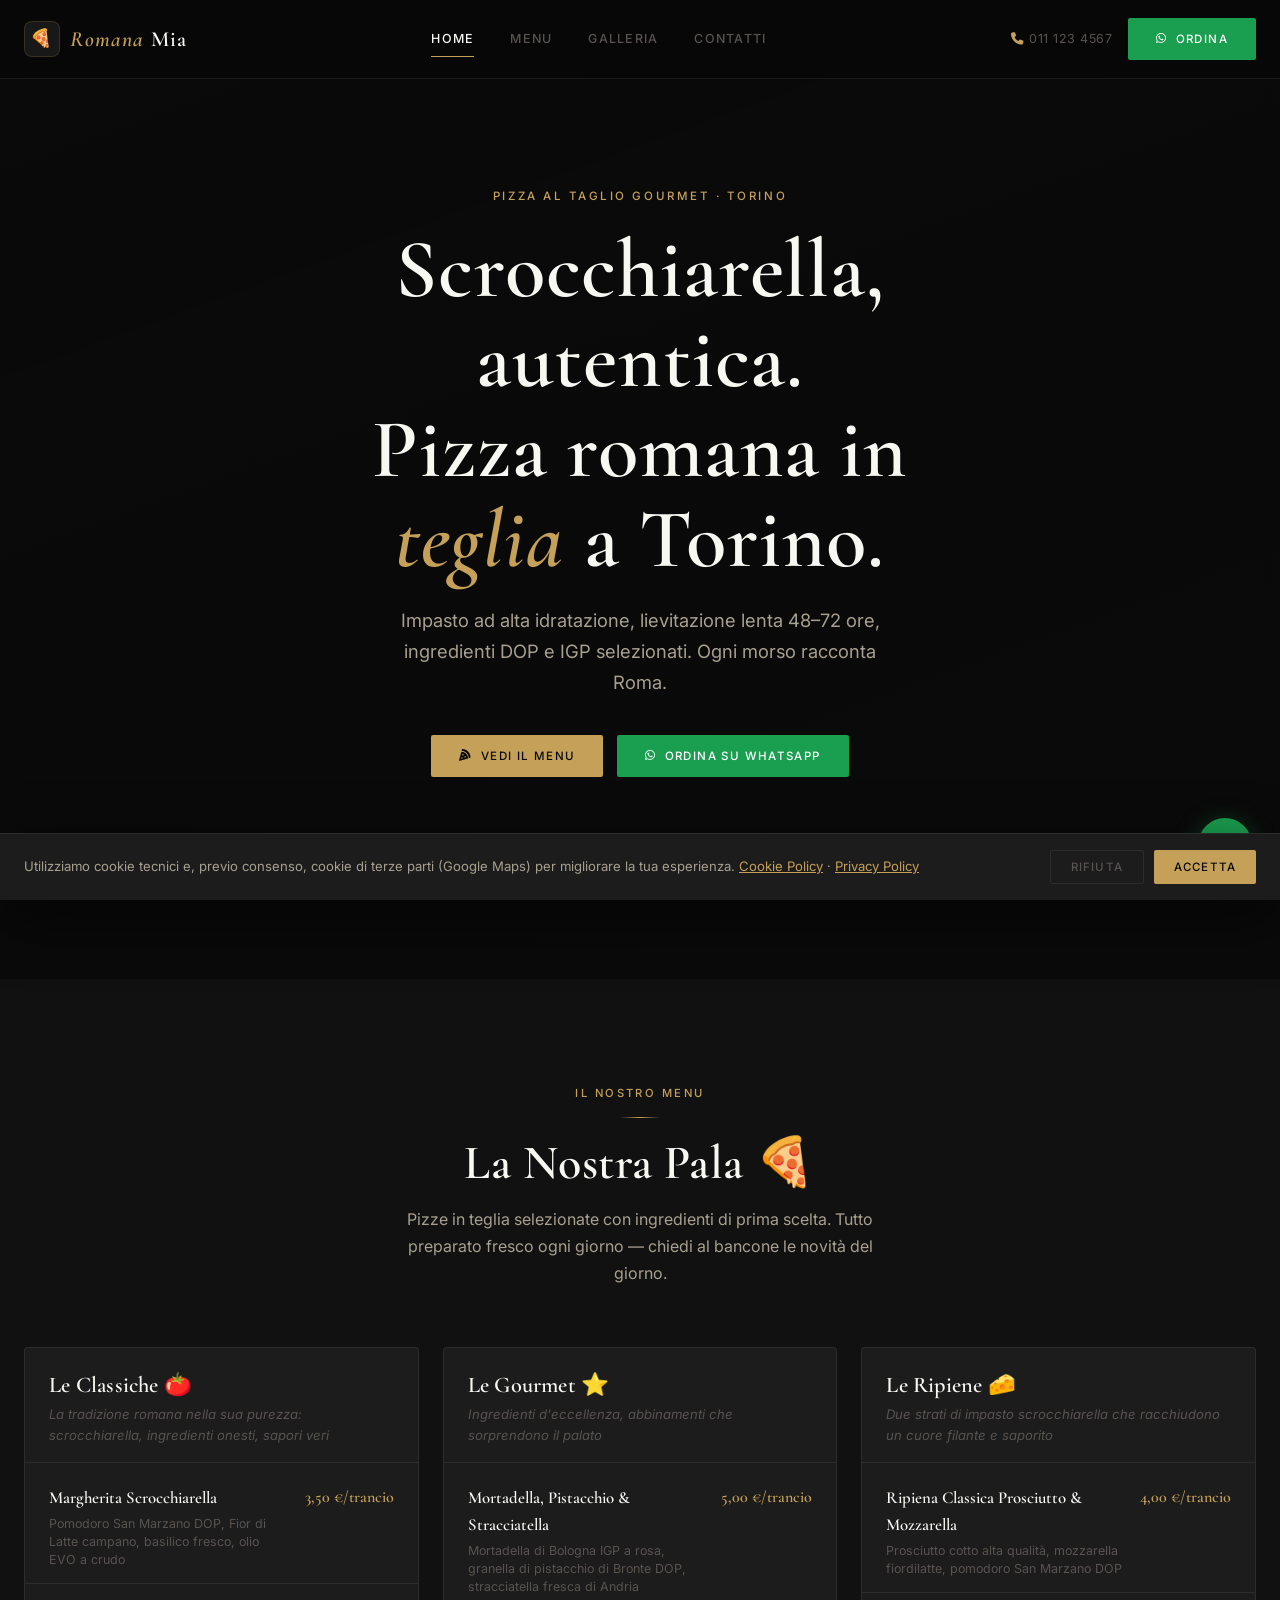
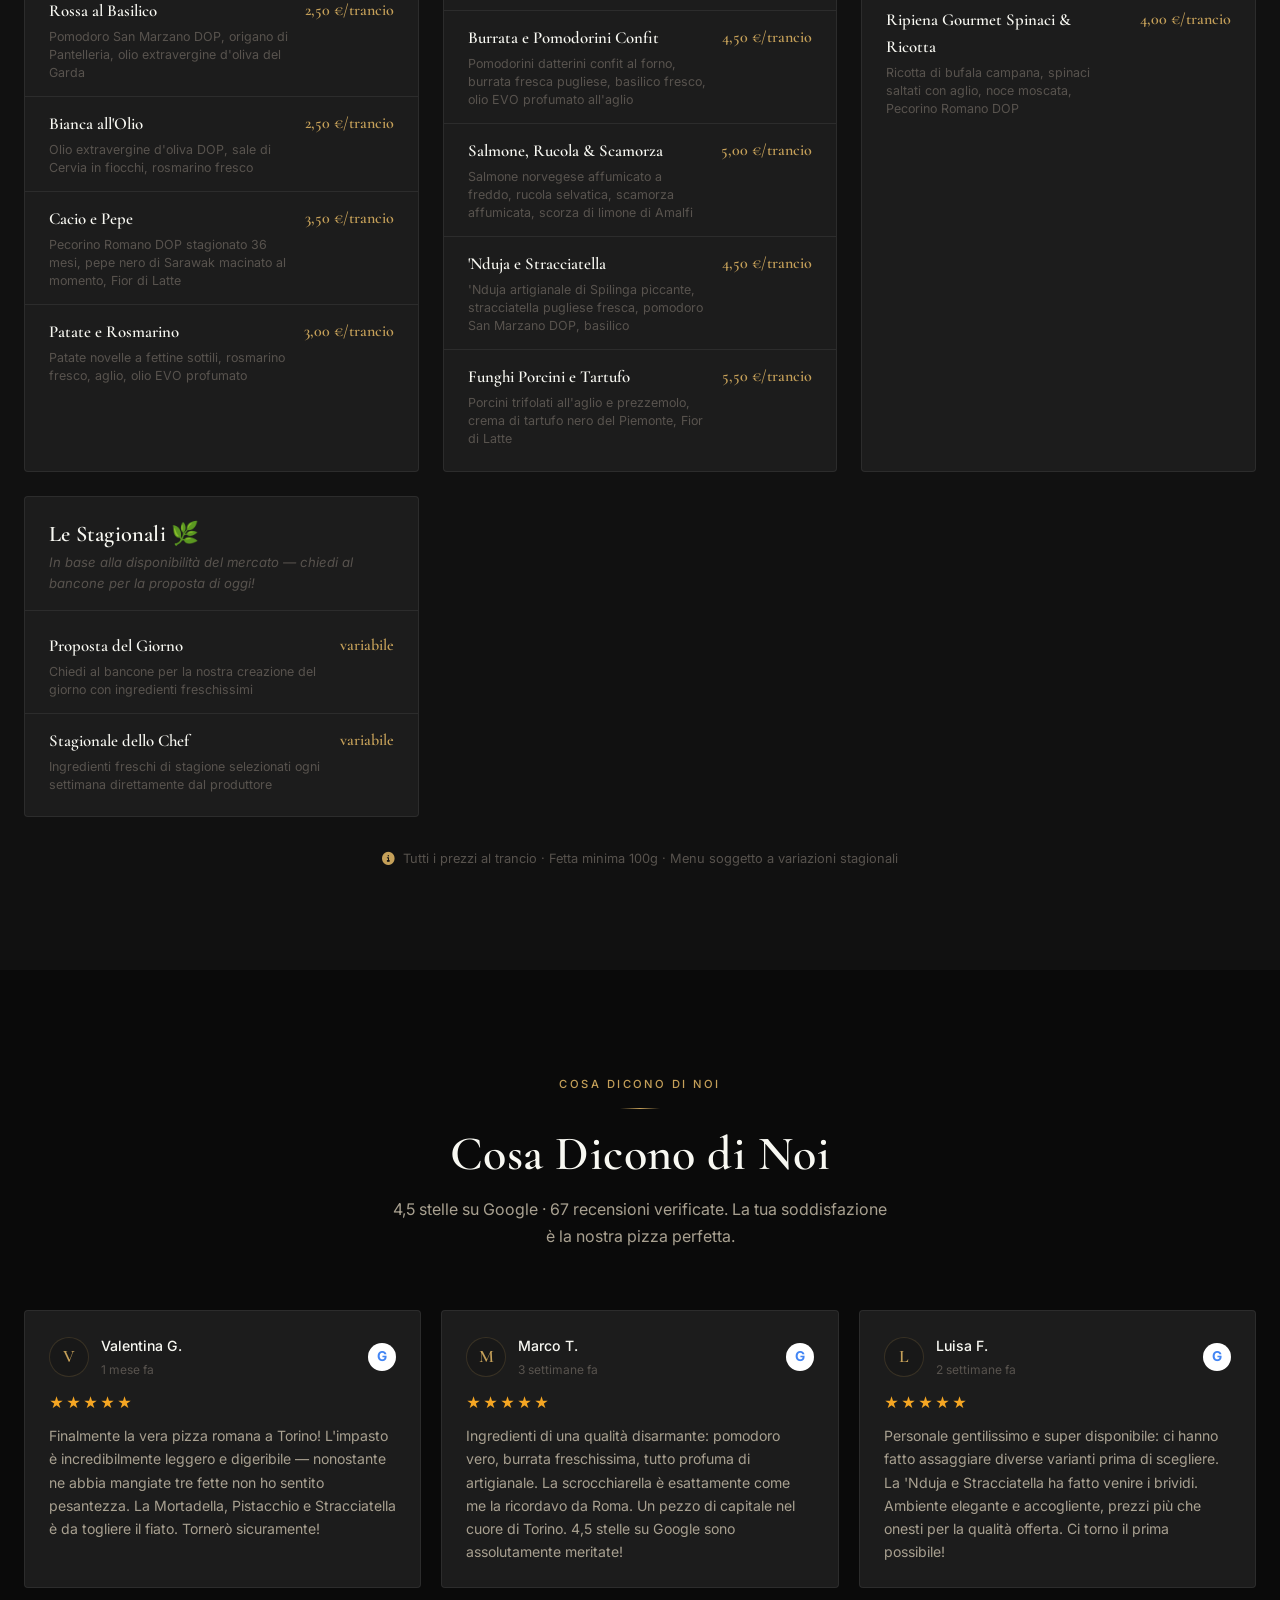
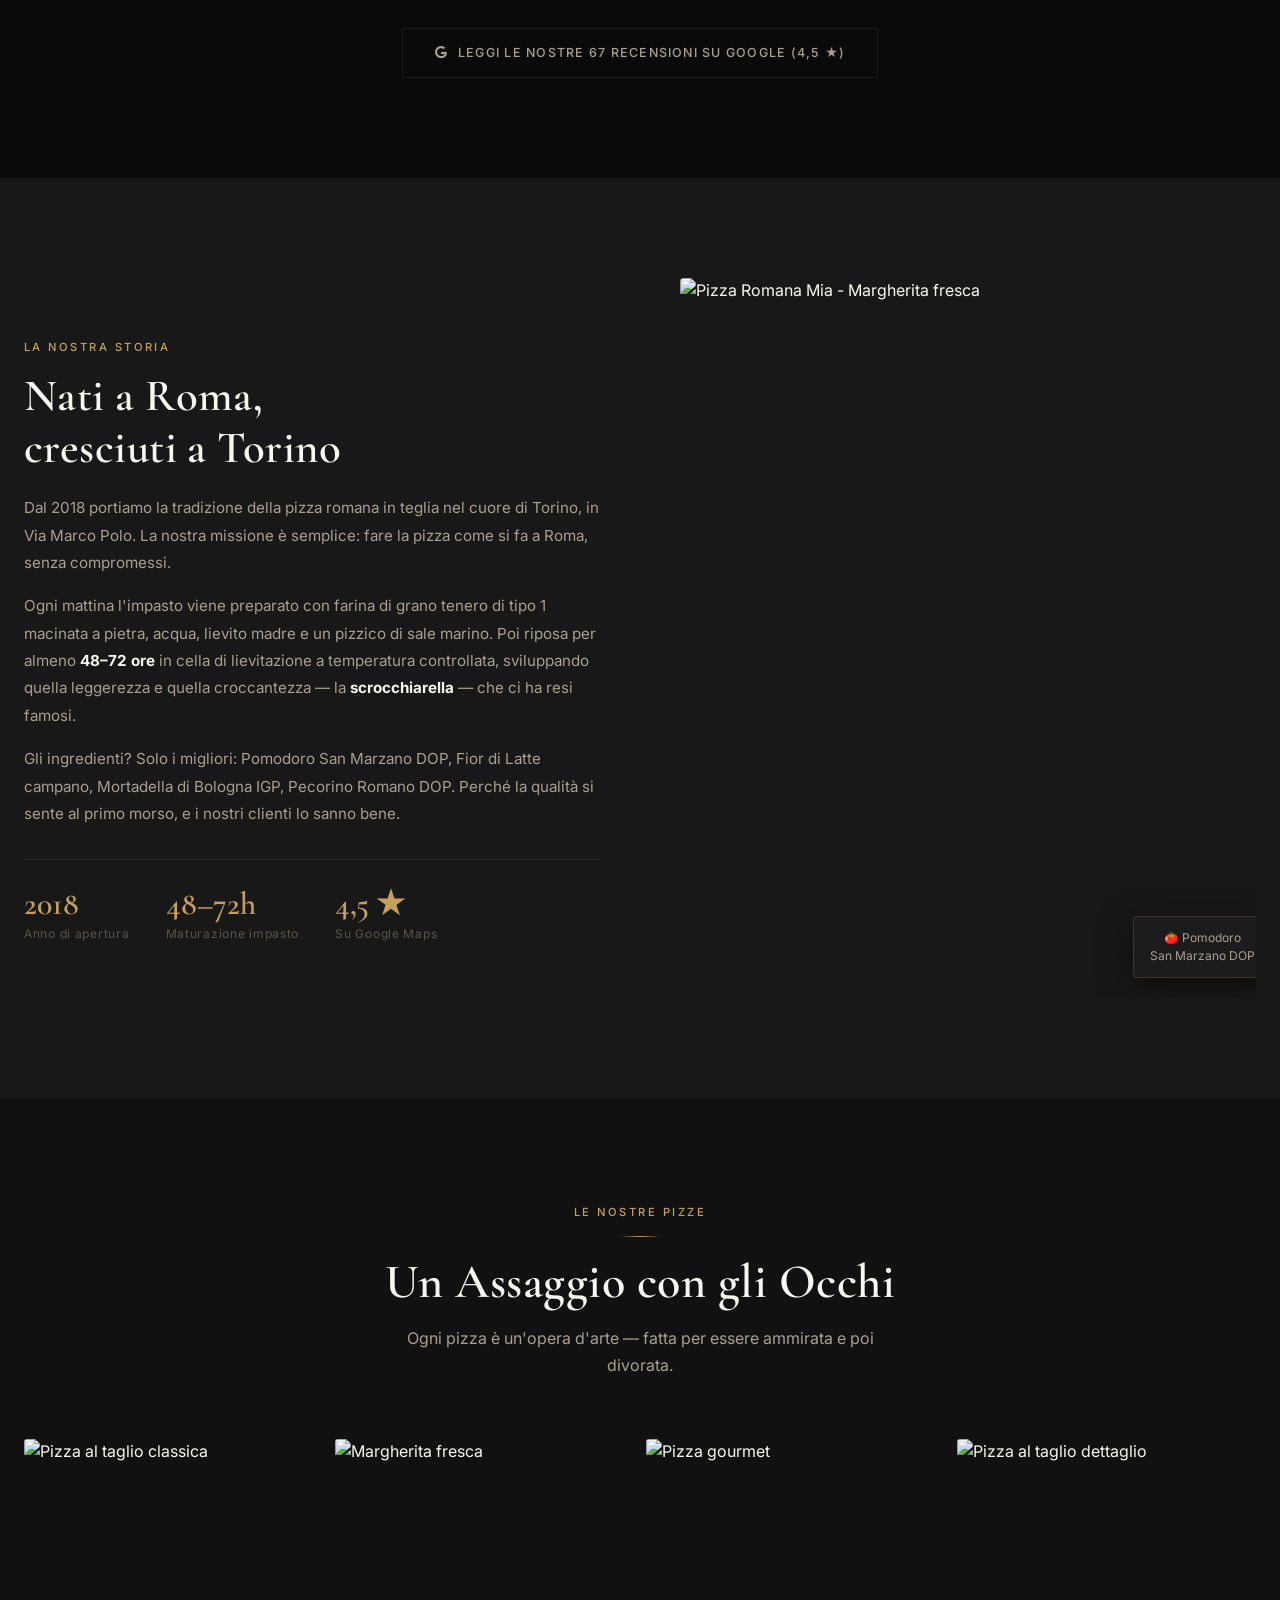
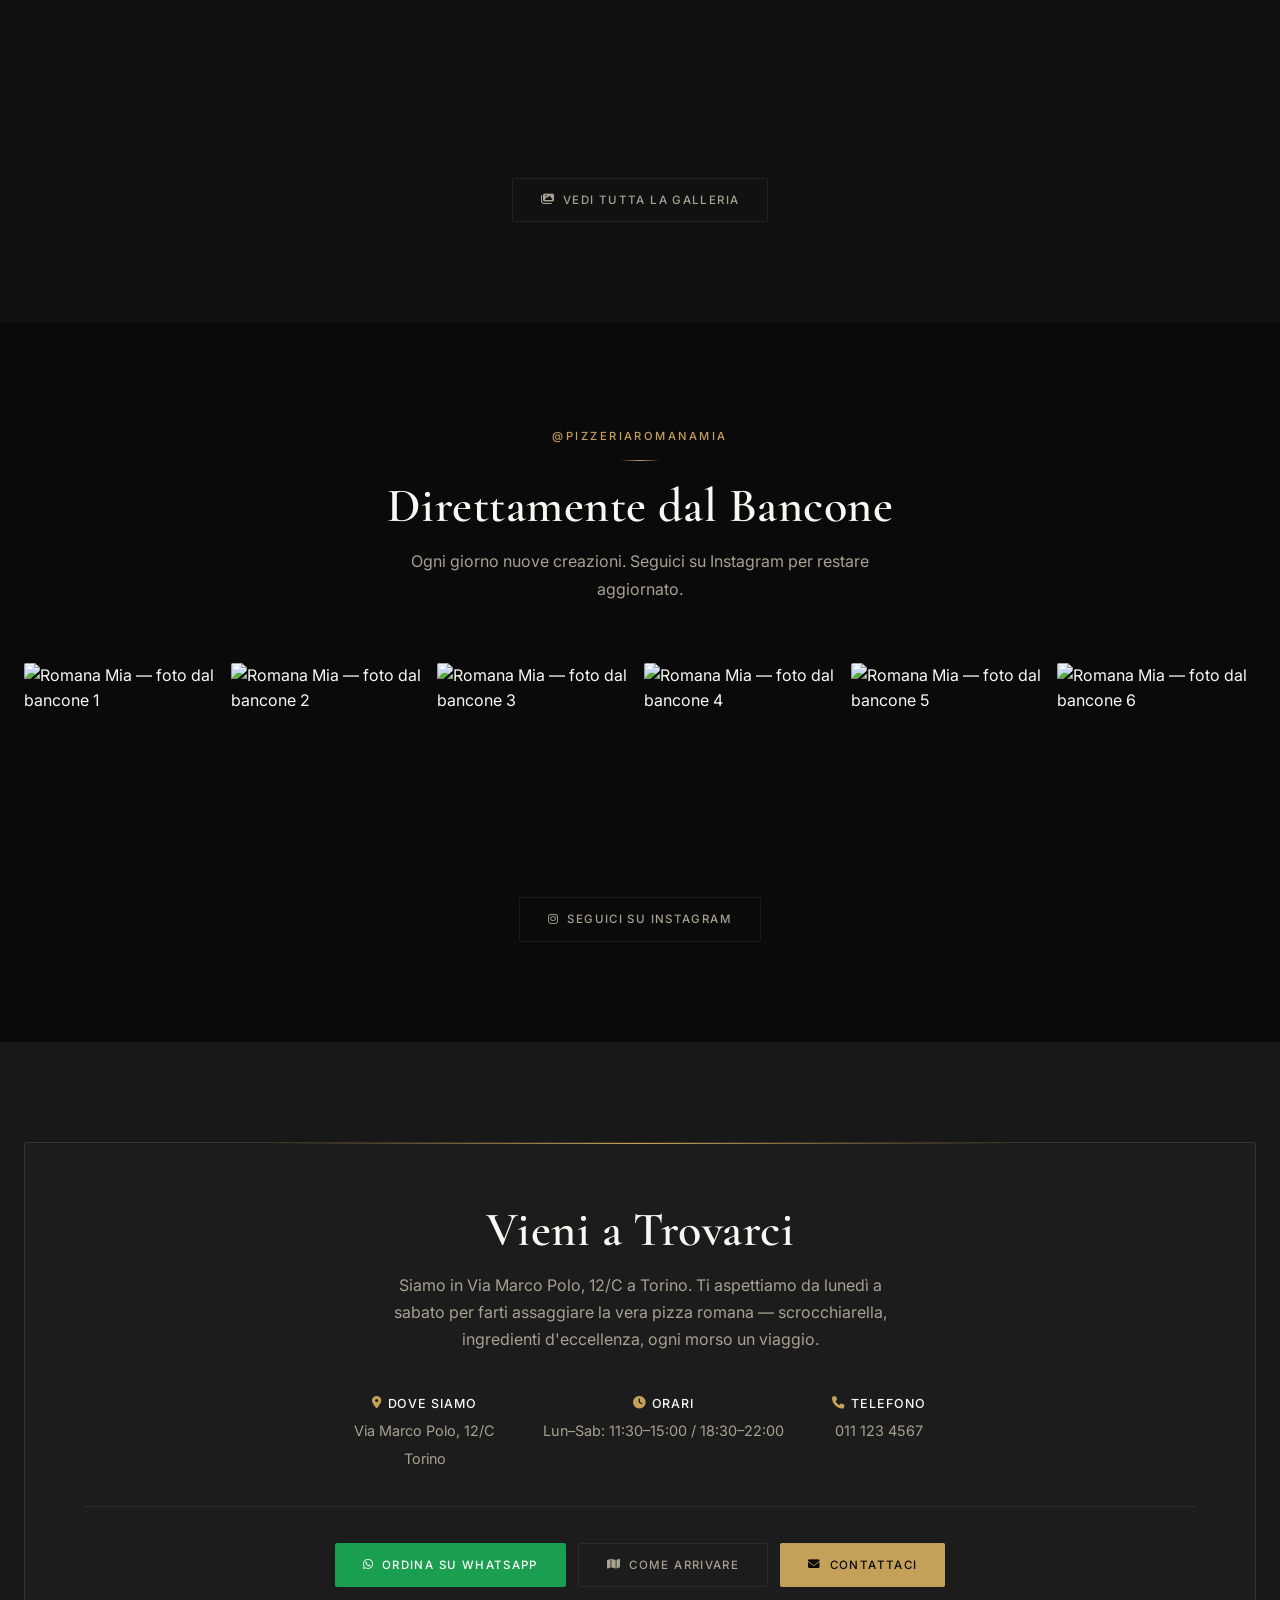
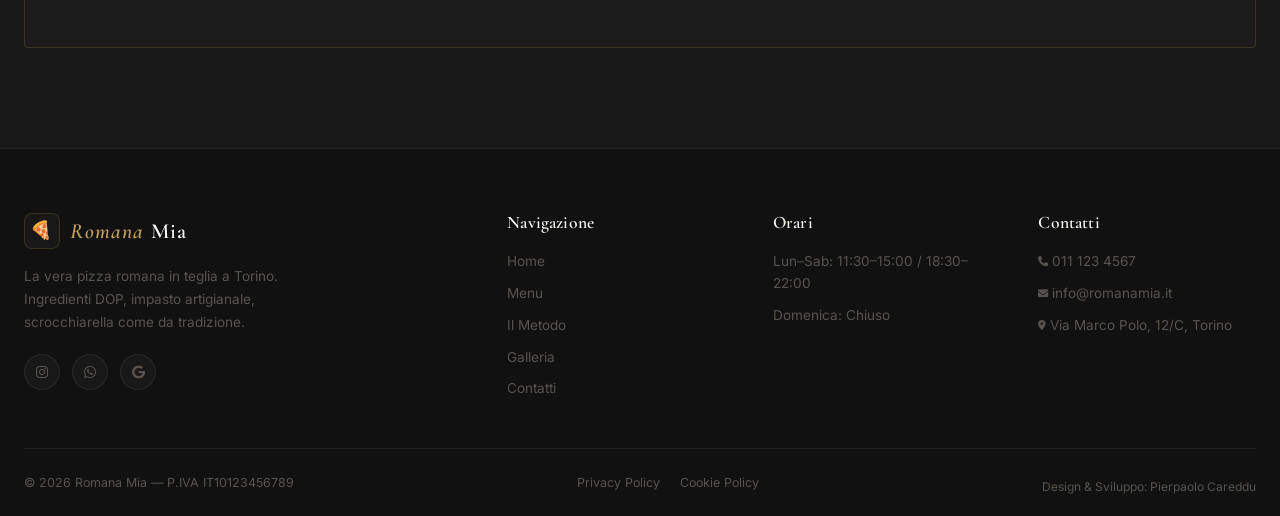
==== commit 039f088a: "Replace all placeholder content with real business data for Romana Mia pizzeria Co-authored-by: pier" ====
--- a/index.html
+++ b/index.html
@@ -4,12 +4,12 @@
     <meta charset="UTF-8">
     <meta name="viewport" content="width=device-width, initial-scale=1.0, viewport-fit=cover">
     <title>Romana Mia — Pizza al Taglio Gourmet a Torino</title>
-    <meta name="description" content="Romana Mia: la vera pizza romana in teglia a Torino. Scrocchiarella, ingredienti DOP e IGP, prezzi al peso. Via Mercanti 3/B, aperto tutti i giorni 11:00–21:30.">
+    <meta name="description" content="Romana Mia: la vera pizza romana in teglia a Torino. Scrocchiarella, ingredienti DOP e IGP, lievitazione 48–72h. Via Marco Polo, 12/C — 4,5 stelle su Google.">
     <meta name="google-site-verification" content="">
     <link rel="canonical" href="">
     <meta property="og:type" content="restaurant">
     <meta property="og:title" content="Romana Mia — Pizza al Taglio Gourmet a Torino">
-    <meta property="og:description" content="La vera pizza romana in teglia a Torino. Scrocchiarella, ingredienti premium. Via Mercanti 3/B.">
+    <meta property="og:description" content="La vera pizza romana in teglia a Torino. Scrocchiarella, ingredienti premium. Via Marco Polo, 12/C.">
     <meta property="og:image" content="https://images.unsplash.com/photo-1565299624946-b28f40a0ae38?q=80&w=1200">
     <meta name="theme-color" content="#0A0A0A">
     <meta name="apple-mobile-web-app-capable" content="yes">
@@ -38,7 +38,7 @@
         <div class="header-right">
             <a data-config-href="tel:{telefonoHref}" href="#" class="phone-cta">
                 <i class="fa-solid fa-phone"></i>
-                <span data-config="telefono">011 198 6630</span>
+                <span data-config="telefono">011 123 4567</span>
             </a>
             <a data-config-href="https://wa.me/{whatsapp}?text={whatsappMessaggioEncoded}" href="#" class="btn-whatsapp" target="_blank" rel="noopener">
                 <i class="fa-brands fa-whatsapp"></i> Ordina
@@ -66,9 +66,9 @@
     <div class="hero-overlay"></div>
     <div class="hero-content">
         <span class="hero-eyebrow">Pizza al Taglio Gourmet · Torino</span>
-        <h1>La vera pizza romana<br>in <em>teglia</em> a Torino</h1>
-        <p>Scrocchiarella, ingredienti premium, fatta al momento.<br>
-           Impasto ad alta idratazione con 48h di maturazione.</p>
+        <h1>Scrocchiarella, autentica.<br>Pizza romana in <em>teglia</em> a Torino.</h1>
+        <p>Impasto ad alta idratazione, lievitazione lenta 48–72 ore,<br>
+           ingredienti DOP e IGP selezionati. Ogni morso racconta Roma.</p>
         <div class="hero-buttons">
             <a href="#menu" class="btn-red"><i class="fa-solid fa-pizza-slice"></i> Vedi il Menu</a>
             <a data-config-href="https://wa.me/{whatsapp}?text={whatsappMessaggioEncoded}" href="#" class="btn-whatsapp" target="_blank" rel="noopener">
@@ -85,8 +85,8 @@
                 <span>DOP, IGP, artigianali</span>
             </div>
             <div class="hero-trust-item">
-                <strong>450+ Recensioni</strong>
-                <span>Su Google Maps</span>
+                <strong>4,5 ★ su Google</strong>
+                <span>67 recensioni verificate</span>
             </div>
         </div>
     </div>
@@ -98,13 +98,13 @@
         <div class="section-header animate-on-scroll">
             <span class="section-eyebrow">Il Nostro Menu</span>
             <div class="section-divider"></div>
-            <h2>La Nostra Pala</h2>
-            <p>Pizze in teglia selezionate con ingredienti di prima scelta. Tutto preparato fresco ogni giorno.</p>
+            <h2>La Nostra Pala 🍕</h2>
+            <p>Pizze in teglia selezionate con ingredienti di prima scelta. Tutto preparato fresco ogni giorno — chiedi al bancone le novità del giorno.</p>
         </div>
         <div id="menu-grid"></div>
         <p class="menu-note animate-on-scroll">
             <i class="fa-solid fa-info-circle"></i>
-            Tutti i prezzi al banco · Fetta minima 100g · Menu soggetto a variazioni stagionali
+            Tutti i prezzi al trancio · Fetta minima 100g · Menu soggetto a variazioni stagionali
         </p>
     </div>
 </section>
@@ -115,13 +115,13 @@
         <div class="section-header animate-on-scroll">
             <span class="section-eyebrow">Cosa Dicono di Noi</span>
             <div class="section-divider"></div>
-            <h2>Dicono di Noi</h2>
-            <p>450+ recensioni su Google. La nostra soddisfazione è la tua pizza perfetta.</p>
+            <h2>Cosa Dicono di Noi</h2>
+            <p>4,5 stelle su Google · 67 recensioni verificate. La tua soddisfazione è la nostra pizza perfetta.</p>
         </div>
         <div id="recensioni-grid" class="recensioni-grid"></div>
         <div class="recensioni-cta animate-on-scroll">
             <a data-config-href="{googleMapsReviewLink}" href="#" target="_blank" rel="noopener" class="btn-google-reviews">
-                <i class="fa-brands fa-google"></i> Leggi le nostre 450+ recensioni su Google
+                <i class="fa-brands fa-google"></i> Leggi le nostre 67 recensioni su Google (4,5 ★)
             </a>
         </div>
     </div>
@@ -134,25 +134,25 @@
             <div class="about-text animate-on-scroll">
                 <span class="label">La Nostra Storia</span>
                 <h2>Nati a Roma,<br>cresciuti a Torino</h2>
-                <p>Dal 2018 portiamo la tradizione della pizza romana in teglia nel cuore del centro storico di Torino. 
-                   La nostra missione è semplice: fare la pizza come si fa a Roma, senza compromessi.</p>
-                <p>Ogni mattina l'impasto viene preparato con farina di grano tenero di tipo 1, acqua, lievito madre e 
-                   un pizzico di sale marino. Poi riposa per almeno 48 ore in cella di lievitazione a temperatura controllata, 
+                <p>Dal 2018 portiamo la tradizione della pizza romana in teglia nel cuore di Torino, 
+                   in Via Marco Polo. La nostra missione è semplice: fare la pizza come si fa a Roma, senza compromessi.</p>
+                <p>Ogni mattina l'impasto viene preparato con farina di grano tenero di tipo 1 macinata a pietra, acqua, lievito madre e 
+                   un pizzico di sale marino. Poi riposa per almeno <strong>48–72 ore</strong> in cella di lievitazione a temperatura controllata, 
                    sviluppando quella leggerezza e quella croccantezza — la <strong>scrocchiarella</strong> — che ci ha resi famosi.</p>
-                <p>Gli ingredienti? Solo i migliori: Pomodoro San Marzano DOP, Fior di Latte campano, Mortadella IGP, 
-                   Pecorino Romano DOP. Perché la qualità si sente, e i nostri clienti lo sanno.</p>
+                <p>Gli ingredienti? Solo i migliori: Pomodoro San Marzano DOP, Fior di Latte campano, Mortadella di Bologna IGP, 
+                   Pecorino Romano DOP. Perché la qualità si sente al primo morso, e i nostri clienti lo sanno bene.</p>
                 <div class="about-stats">
                     <div class="about-stat">
                         <strong>2018</strong>
                         <span>Anno di apertura</span>
                     </div>
                     <div class="about-stat">
-                        <strong>48h</strong>
+                        <strong>48–72h</strong>
                         <span>Maturazione impasto</span>
                     </div>
                     <div class="about-stat">
-                        <strong>450+</strong>
-                        <span>Recensioni Google</span>
+                        <strong>4,5 ★</strong>
+                        <span>Su Google Maps</span>
                     </div>
                 </div>
             </div>
@@ -222,27 +222,27 @@
     <div class="container">
         <div class="cta-box animate-on-scroll">
             <h2>Vieni a Trovarci</h2>
-            <p>Siamo nel cuore di Torino, vicino al Mercato. Ti aspettiamo tutti i giorni per farti assaggiare la vera pizza romana.</p>
+            <p>Siamo in Via Marco Polo, 12/C a Torino. Ti aspettiamo da lunedì a sabato per farti assaggiare la vera pizza romana — scrocchiarella, ingredienti d'eccellenza, ogni morso un viaggio.</p>
             <div class="cta-info">
                 <div class="cta-info-item">
                     <strong><i class="fa-solid fa-location-dot" style="color:var(--accent)"></i> Dove siamo</strong>
-                    <span data-config="indirizzo">Via Mercanti 3/B</span>
+                    <span data-config="indirizzo">Via Marco Polo, 12/C</span>
                     <span data-config="citta">Torino</span>
                 </div>
                 <div class="cta-info-item">
                     <strong><i class="fa-solid fa-clock" style="color:var(--accent)"></i> Orari</strong>
-                    <span data-config="orariSettimana">Lun–Dom: 11:00–15:00 / 17:00–21:30</span>
+                    <span data-config="orariSettimana">Lun–Sab: 11:30–15:00 / 18:30–22:00</span>
                 </div>
                 <div class="cta-info-item">
                     <strong><i class="fa-solid fa-phone" style="color:var(--accent)"></i> Telefono</strong>
-                    <a data-config-href="tel:{telefonoHref}" href="#" data-config="telefono">011 198 6630</a>
+                    <a data-config-href="tel:{telefonoHref}" href="#" data-config="telefono">011 123 4567</a>
                 </div>
             </div>
             <div class="cta-buttons">
                 <a data-config-href="https://wa.me/{whatsapp}?text={whatsappMessaggioEncoded}" href="#" class="btn-whatsapp" target="_blank" rel="noopener">
                     <i class="fa-brands fa-whatsapp"></i> Ordina su WhatsApp
                 </a>
-                <a href="https://www.google.com/maps/dir/?api=1&destination=Via+Mercanti,+3B,+10122+Torino+TO" target="_blank" rel="noopener" class="btn-outline">
+                <a href="https://www.google.com/maps/dir/?api=1&destination=Via+Marco+Polo,+12C,+10129+Torino+TO" target="_blank" rel="noopener" class="btn-outline">
                     <i class="fa-solid fa-map"></i> Come Arrivare
                 </a>
                 <a href="contatti.html" class="btn-red">
@@ -288,16 +288,16 @@
             <div class="footer-col">
                 <h4>Orari</h4>
                 <ul>
-                    <li><span data-config="orariSettimana">Lun–Dom: 11:00–15:00 / 17:00–21:30</span></li>
-                    <li><span data-config="orariSabato">Aperto tutti i giorni</span></li>
+                    <li><span data-config="orariSettimana">Lun–Sab: 11:30–15:00 / 18:30–22:00</span></li>
+                    <li><span data-config="orariSabato">Domenica: Chiuso</span></li>
                 </ul>
             </div>
             <div class="footer-col">
                 <h4>Contatti</h4>
                 <ul>
-                    <li><a data-config-href="tel:{telefonoHref}" href="#"><i class="fa-solid fa-phone fa-xs"></i> <span data-config="telefono">011 198 6630</span></a></li>
+                    <li><a data-config-href="tel:{telefonoHref}" href="#"><i class="fa-solid fa-phone fa-xs"></i> <span data-config="telefono">011 123 4567</span></a></li>
                     <li><a href="mailto:info@romanamia.it"><i class="fa-solid fa-envelope fa-xs"></i> <span data-config="email">info@romanamia.it</span></a></li>
-                    <li><span><i class="fa-solid fa-location-dot fa-xs"></i> <span data-config="indirizzo">Via Mercanti 3/B</span>, <span data-config="citta">Torino</span></span></li>
+                    <li><span><i class="fa-solid fa-location-dot fa-xs"></i> <span data-config="indirizzo">Via Marco Polo, 12/C</span>, <span data-config="citta">Torino</span></span></li>
                 </ul>
             </div>
         </div>
@@ -307,6 +307,7 @@
                 <a href="privacy.html">Privacy Policy</a>
                 <a href="cookie.html">Cookie Policy</a>
             </div>
+            <p style="font-size:0.75rem; color:var(--text-muted); font-family:'Inter',sans-serif; margin-top:8px;">Design &amp; Sviluppo: <a href="https://www.linkedin.com/in/pierpaolo-careddu/" target="_blank" rel="noopener" style="color:var(--text-muted);">Pierpaolo Careddu</a></p>
         </div>
     </div>
 </footer>
--- a/style.css
+++ b/style.css
@@ -254,4 +254,1623 @@
     font-family: 'Inter', sans-serif;
     font-size: 0.72rem;
     font-weight: 500;
-    letter-spacing: 0.12em;+    letter-spacing: 0.12em;
+    text-transform: uppercase;
+    cursor: pointer;
+    display: inline-flex; align-items: center; gap: 8px;
+    transition: all 0.6s cubic-bezier(0.16,1,0.3,1);
+    white-space: nowrap;
+}
+
+.btn-whatsapp:hover {
+    background: #158f44;
+    transform: translateY(-2px);
+    box-shadow: 0 8px 28px rgba(26,158,79,0.30);
+    color: #fff;
+}
+
+.btn-google-reviews {
+    background: transparent;
+    color: var(--text-secondary);
+    border: 1px solid var(--border-subtle);
+    padding: 14px 32px;
+    border-radius: 2px;
+    font-family: 'Inter', sans-serif;
+    font-size: 0.78rem;
+    font-weight: 500;
+    letter-spacing: 0.1em;
+    text-transform: uppercase;
+    cursor: pointer;
+    display: inline-flex; align-items: center; gap: 10px;
+    transition: all 0.6s cubic-bezier(0.16,1,0.3,1);
+}
+
+.btn-google-reviews:hover {
+    border-color: var(--accent);
+    color: var(--accent);
+    transform: translateY(-2px);
+}
+
+/* --- 5. HAMBURGER --- */
+.hamburger {
+    display: none;
+    flex-direction: column;
+    justify-content: center;
+    align-items: center;
+    gap: 5px;
+    background: none;
+    border: none;
+    cursor: pointer;
+    padding: 6px;
+    width: 36px; height: 36px;
+    flex-shrink: 0;
+}
+
+.hamburger span {
+    display: block;
+    width: 22px; height: 1.5px;
+    background: var(--text-secondary);
+    transition: all 0.4s cubic-bezier(0.16,1,0.3,1);
+    transform-origin: center;
+}
+
+.hamburger.open span:nth-child(1) { transform: translateY(6.5px) rotate(45deg); }
+.hamburger.open span:nth-child(2) { opacity: 0; transform: scaleX(0); }
+.hamburger.open span:nth-child(3) { transform: translateY(-6.5px) rotate(-45deg); }
+
+/* --- 6. MOBILE MENU --- */
+.mobile-menu {
+    display: none;
+    flex-direction: column;
+    gap: 0;
+    background: rgba(10,10,10,0.98);
+    border-top: 1px solid var(--border-subtle);
+    overflow: hidden;
+    max-height: 0;
+    transition: max-height 0.5s cubic-bezier(0.16,1,0.3,1), opacity 0.4s ease;
+    opacity: 0;
+}
+
+.mobile-menu.open {
+    max-height: 480px;
+    opacity: 1;
+}
+
+.mobile-menu a {
+    padding: 14px 24px;
+    color: var(--text-secondary);
+    font-size: 0.82rem;
+    font-weight: 400;
+    letter-spacing: 0.06em;
+    text-transform: uppercase;
+    border-bottom: 1px solid var(--border-subtle);
+    display: flex; align-items: center; gap: 12px;
+    transition: color 0.3s ease, background 0.3s ease;
+}
+
+.mobile-menu a:hover,
+.mobile-menu a.active { color: var(--text-primary); background: rgba(197,160,89,0.05); }
+
+.mobile-cta {
+    display: flex;
+    flex-direction: column;
+    gap: 10px;
+    padding: 16px 24px 20px;
+}
+
+.mobile-cta .btn-outline,
+.mobile-cta .btn-whatsapp {
+    justify-content: center;
+    width: 100%;
+}
+
+/* --- 7. HERO --- */
+.hero {
+    position: relative;
+    min-height: 100svh;
+    display: flex;
+    align-items: center;
+    justify-content: center;
+    overflow: hidden;
+    background: var(--bg-primary);
+}
+
+.hero-bg {
+    position: absolute;
+    inset: 0;
+    background-image: url('https://images.unsplash.com/photo-1565299624946-b28f40a0ae38?q=80&w=1600&auto=format&fit=crop');
+    background-size: cover;
+    background-position: center 40%;
+    transform: scale(1.06);
+    transition: transform 8s ease-out;
+    will-change: transform;
+}
+
+.hero:hover .hero-bg { transform: scale(1.04); }
+
+.hero-overlay {
+    position: absolute;
+    inset: 0;
+    background: linear-gradient(
+        160deg,
+        rgba(10,10,10,0.88) 0%,
+        rgba(10,10,10,0.72) 45%,
+        rgba(10,10,10,0.80) 100%
+    );
+}
+
+.hero-content {
+    position: relative;
+    z-index: 2;
+    max-width: 760px;
+    padding: 0 24px;
+    text-align: center;
+    animation: heroFadeUp 1.1s cubic-bezier(0.16,1,0.3,1) both;
+}
+
+@keyframes heroFadeUp {
+    from { opacity: 0; transform: translateY(32px); }
+    to   { opacity: 1; transform: translateY(0); }
+}
+
+.hero-eyebrow {
+    display: inline-block;
+    font-family: 'Inter', sans-serif;
+    font-size: 0.72rem;
+    font-weight: 500;
+    letter-spacing: 0.22em;
+    text-transform: uppercase;
+    color: var(--accent);
+    margin-bottom: 20px;
+    animation: heroFadeUp 1.1s 0.15s cubic-bezier(0.16,1,0.3,1) both;
+}
+
+.hero-content h1 {
+    font-size: clamp(2.8rem, 7vw, 5.2rem);
+    font-weight: 600;
+    color: var(--text-primary);
+    margin-bottom: 20px;
+    line-height: 1.08;
+    animation: heroFadeUp 1.1s 0.25s cubic-bezier(0.16,1,0.3,1) both;
+}
+
+.hero-content h1 em {
+    color: var(--accent);
+    font-style: italic;
+}
+
+.hero-content p {
+    font-size: clamp(1rem, 2vw, 1.15rem);
+    color: var(--text-secondary);
+    max-width: 520px;
+    margin: 0 auto 36px;
+    line-height: 1.7;
+    animation: heroFadeUp 1.1s 0.35s cubic-bezier(0.16,1,0.3,1) both;
+}
+
+.hero-buttons {
+    display: flex;
+    gap: 14px;
+    justify-content: center;
+    flex-wrap: wrap;
+    margin-bottom: 52px;
+    animation: heroFadeUp 1.1s 0.45s cubic-bezier(0.16,1,0.3,1) both;
+}
+
+.hero-trust {
+    display: flex;
+    gap: 40px;
+    justify-content: center;
+    flex-wrap: wrap;
+    animation: heroFadeUp 1.1s 0.55s cubic-bezier(0.16,1,0.3,1) both;
+}
+
+.hero-trust-item {
+    display: flex;
+    flex-direction: column;
+    align-items: center;
+    gap: 4px;
+}
+
+.hero-trust-item strong {
+    font-family: 'Cormorant Garamond', serif;
+    font-size: 1rem;
+    font-weight: 600;
+    color: var(--text-primary);
+}
+
+.hero-trust-item span {
+    font-size: 0.72rem;
+    color: var(--text-muted);
+    letter-spacing: 0.06em;
+}
+
+/* --- 8. SECTION COMMONS --- */
+section {
+    padding: 100px 0;
+}
+
+.section-header {
+    text-align: center;
+    margin-bottom: 60px;
+    max-width: 680px;
+    margin-left: auto;
+    margin-right: auto;
+}
+
+.section-eyebrow {
+    display: inline-block;
+    font-family: 'Inter', sans-serif;
+    font-size: 0.7rem;
+    font-weight: 500;
+    letter-spacing: 0.22em;
+    text-transform: uppercase;
+    color: var(--accent);
+    margin-bottom: 14px;
+}
+
+.section-divider {
+    width: 40px;
+    height: 1px;
+    background: linear-gradient(90deg, transparent, var(--accent), transparent);
+    margin: 0 auto 18px;
+}
+
+.section-header h2 {
+    font-size: clamp(2rem, 4vw, 3rem);
+    color: var(--text-primary);
+    margin-bottom: 14px;
+}
+
+.section-header p {
+    color: var(--text-secondary);
+    font-size: 1rem;
+    line-height: 1.7;
+    max-width: 500px;
+    margin: 0 auto;
+}
+
+/* --- 9. MENU SECTION --- */
+.menu-section {
+    background: var(--bg-secondary);
+}
+
+#menu-grid {
+    display: grid;
+    grid-template-columns: repeat(auto-fit, minmax(340px, 1fr));
+    gap: 24px;
+    margin-bottom: 32px;
+}
+
+.menu-category-card {
+    background: var(--bg-card);
+    border: 1px solid var(--border-subtle);
+    border-radius: 4px;
+    overflow: hidden;
+    transition: border-color 0.4s ease, box-shadow 0.4s ease, transform 0.4s cubic-bezier(0.16,1,0.3,1);
+}
+
+.menu-category-card:hover {
+    border-color: var(--border);
+    box-shadow: var(--shadow-md);
+    transform: translateY(-4px);
+}
+
+.menu-category-header {
+    padding: 24px 24px 16px;
+    border-bottom: 1px solid var(--border-subtle);
+}
+
+.menu-category-title {
+    font-size: 1.4rem;
+    color: var(--text-primary);
+    margin-bottom: 6px;
+}
+
+.menu-category-desc {
+    font-size: 0.82rem;
+    color: var(--text-muted);
+    font-style: italic;
+}
+
+.menu-pizza-list {
+    padding: 8px 0;
+}
+
+.menu-pizza-item {
+    display: flex;
+    align-items: flex-start;
+    justify-content: space-between;
+    gap: 16px;
+    padding: 14px 24px;
+    border-bottom: 1px solid var(--border-subtle);
+    transition: background 0.3s ease;
+}
+
+.menu-pizza-item:last-child { border-bottom: none; }
+.menu-pizza-item:hover { background: rgba(197,160,89,0.04); }
+
+.menu-pizza-info {
+    display: flex;
+    flex-direction: column;
+    gap: 3px;
+    flex: 1;
+    min-width: 0;
+}
+
+.menu-pizza-nome {
+    font-family: 'Cormorant Garamond', serif;
+    font-size: 1.05rem;
+    font-weight: 600;
+    color: var(--text-primary);
+}
+
+.menu-pizza-ingredienti {
+    font-size: 0.78rem;
+    color: var(--text-muted);
+    line-height: 1.45;
+}
+
+.menu-pizza-prezzo {
+    font-family: 'Cormorant Garamond', serif;
+    font-size: 1rem;
+    font-weight: 600;
+    color: var(--accent);
+    white-space: nowrap;
+    flex-shrink: 0;
+}
+
+.menu-note {
+    text-align: center;
+    font-size: 0.8rem;
+    color: var(--text-muted);
+    display: flex; align-items: center; justify-content: center; gap: 8px;
+}
+
+.menu-note i { color: var(--accent); }
+
+/* --- 10. RECENSIONI --- */
+.recensioni-section {
+    background: var(--bg-primary);
+}
+
+.recensioni-grid {
+    display: grid;
+    grid-template-columns: repeat(auto-fit, minmax(300px, 1fr));
+    gap: 20px;
+    margin-bottom: 40px;
+}
+
+.recensione-card {
+    background: var(--bg-card);
+    border: 1px solid var(--border-subtle);
+    border-radius: 4px;
+    padding: 24px;
+    transition: border-color 0.4s ease, transform 0.4s cubic-bezier(0.16,1,0.3,1), box-shadow 0.4s ease;
+}
+
+.recensione-card:hover {
+    border-color: var(--border);
+    transform: translateY(-3px);
+    box-shadow: var(--shadow-sm);
+}
+
+.recensione-header {
+    display: flex;
+    align-items: center;
+    gap: 12px;
+    margin-bottom: 12px;
+}
+
+.recensione-avatar {
+    width: 40px; height: 40px;
+    background: var(--bg-surface);
+    border: 1px solid var(--border);
+    border-radius: 50%;
+    display: flex; align-items: center; justify-content: center;
+    font-family: 'Cormorant Garamond', serif;
+    font-size: 1.1rem;
+    font-weight: 600;
+    color: var(--accent);
+    flex-shrink: 0;
+}
+
+.recensione-meta {
+    display: flex;
+    flex-direction: column;
+    gap: 2px;
+    flex: 1;
+}
+
+.recensione-nome {
+    font-size: 0.88rem;
+    font-weight: 500;
+    color: var(--text-primary);
+}
+
+.recensione-data {
+    font-size: 0.75rem;
+    color: var(--text-muted);
+}
+
+.google-icon {
+    width: 28px; height: 28px;
+    background: #fff;
+    border-radius: 50%;
+    display: flex; align-items: center; justify-content: center;
+    font-family: 'Inter', sans-serif;
+    font-size: 0.85rem;
+    font-weight: 700;
+    color: #4285F4;
+    flex-shrink: 0;
+}
+
+.recensione-stelle {
+    display: flex;
+    gap: 2px;
+    margin-bottom: 10px;
+}
+
+.star { color: var(--text-muted); font-size: 0.9rem; }
+.star.filled { color: #F5A623; }
+
+.recensione-testo {
+    font-size: 0.88rem;
+    color: var(--text-secondary);
+    line-height: 1.65;
+}
+
+.recensioni-cta { text-align: center; }
+
+/* --- 11. ABOUT --- */
+.about-section {
+    background: var(--bg-surface);
+}
+
+.about-grid {
+    display: grid;
+    grid-template-columns: 1fr 1fr;
+    gap: 80px;
+    align-items: center;
+}
+
+.about-text .label {
+    display: inline-block;
+    font-size: 0.7rem;
+    font-weight: 500;
+    letter-spacing: 0.22em;
+    text-transform: uppercase;
+    color: var(--accent);
+    margin-bottom: 14px;
+}
+
+.about-text h2 {
+    font-size: clamp(2rem, 3.5vw, 2.8rem);
+    color: var(--text-primary);
+    margin-bottom: 20px;
+}
+
+.about-text p {
+    font-size: 0.95rem;
+    color: var(--text-secondary);
+    line-height: 1.8;
+    margin-bottom: 16px;
+}
+
+.about-text p strong { color: var(--text-primary); }
+
+.about-stats {
+    display: flex;
+    gap: 36px;
+    margin-top: 32px;
+    padding-top: 28px;
+    border-top: 1px solid var(--border-subtle);
+}
+
+.about-stat {
+    display: flex;
+    flex-direction: column;
+    gap: 4px;
+}
+
+.about-stat strong {
+    font-family: 'Cormorant Garamond', serif;
+    font-size: 2rem;
+    font-weight: 600;
+    color: var(--accent);
+    line-height: 1;
+}
+
+.about-stat span {
+    font-size: 0.75rem;
+    color: var(--text-muted);
+    letter-spacing: 0.06em;
+}
+
+.about-image {
+    position: relative;
+    border-radius: 4px;
+    overflow: hidden;
+    aspect-ratio: 4/5;
+}
+
+.about-image img {
+    height: 100%;
+    object-position: center;
+    transition: transform 0.8s cubic-bezier(0.16,1,0.3,1);
+}
+
+.about-image:hover img { transform: scale(1.04); }
+
+.about-image-badge {
+    position: absolute;
+    bottom: 20px;
+    right: -16px;
+    background: var(--bg-card);
+    border: 1px solid var(--border);
+    border-radius: 4px;
+    padding: 12px 16px;
+    font-size: 0.75rem;
+    color: var(--text-secondary);
+    line-height: 1.5;
+    text-align: center;
+    backdrop-filter: blur(12px);
+    box-shadow: var(--shadow-md);
+}
+
+/* --- 12. GALLERY PREVIEW --- */
+.gallery-preview {
+    background: var(--bg-secondary);
+}
+
+.gallery-grid {
+    display: grid;
+    grid-template-columns: repeat(4, 1fr);
+    gap: 12px;
+    margin-bottom: 40px;
+}
+
+.gallery-item {
+    position: relative;
+    overflow: hidden;
+    border-radius: 3px;
+    aspect-ratio: 1;
+    cursor: pointer;
+}
+
+.gallery-item img {
+    height: 100%;
+    object-position: center;
+    transition: transform 0.8s cubic-bezier(0.16,1,0.3,1);
+}
+
+.gallery-item:hover img { transform: scale(1.08); }
+
+.gallery-item-overlay {
+    position: absolute;
+    inset: 0;
+    background: rgba(10,10,10,0.5);
+    display: flex;
+    align-items: center;
+    justify-content: center;
+    font-size: 1.8rem;
+    opacity: 0;
+    transition: opacity 0.4s ease;
+}
+
+.gallery-item:hover .gallery-item-overlay { opacity: 1; }
+
+.gallery-cta { text-align: center; }
+
+/* --- 13. INSTAGRAM SECTION --- */
+.instagram-section {
+    background: var(--bg-primary);
+}
+
+.instagram-grid {
+    display: grid;
+    grid-template-columns: repeat(6, 1fr);
+    gap: 8px;
+    margin-bottom: 36px;
+}
+
+.instagram-item {
+    position: relative;
+    overflow: hidden;
+    aspect-ratio: 1;
+    border-radius: 2px;
+}
+
+.instagram-item img {
+    height: 100%;
+    object-position: center;
+    transition: transform 0.6s cubic-bezier(0.16,1,0.3,1);
+}
+
+.instagram-item:hover img { transform: scale(1.1); }
+
+.instagram-item-overlay {
+    position: absolute;
+    inset: 0;
+    background: rgba(197,160,89,0.65);
+    display: flex;
+    align-items: center;
+    justify-content: center;
+    font-size: 1.4rem;
+    color: #fff;
+    opacity: 0;
+    transition: opacity 0.4s ease;
+}
+
+.instagram-item:hover .instagram-item-overlay { opacity: 1; }
+
+.instagram-cta { text-align: center; }
+
+/* --- 14. CTA SECTION --- */
+.cta-section {
+    background: var(--bg-surface);
+}
+
+.cta-box {
+    background: var(--bg-card);
+    border: 1px solid var(--border);
+    border-radius: 4px;
+    padding: 60px;
+    text-align: center;
+    position: relative;
+    overflow: hidden;
+}
+
+.cta-box::before {
+    content: '';
+    position: absolute;
+    top: 0; left: 50%; transform: translateX(-50%);
+    width: 60%; height: 1px;
+    background: linear-gradient(90deg, transparent, var(--accent), transparent);
+}
+
+.cta-box h2 {
+    font-size: clamp(2rem, 4vw, 3rem);
+    color: var(--text-primary);
+    margin-bottom: 14px;
+}
+
+.cta-box > p {
+    color: var(--text-secondary);
+    font-size: 1rem;
+    max-width: 520px;
+    margin: 0 auto 40px;
+    line-height: 1.7;
+}
+
+.cta-info {
+    display: flex;
+    justify-content: center;
+    gap: 48px;
+    flex-wrap: wrap;
+    margin-bottom: 36px;
+    padding-bottom: 36px;
+    border-bottom: 1px solid var(--border-subtle);
+}
+
+.cta-info-item {
+    display: flex;
+    flex-direction: column;
+    gap: 5px;
+    text-align: center;
+}
+
+.cta-info-item strong {
+    font-size: 0.78rem;
+    font-weight: 500;
+    letter-spacing: 0.08em;
+    text-transform: uppercase;
+    color: var(--text-primary);
+    display: flex; align-items: center; justify-content: center; gap: 6px;
+}
+
+.cta-info-item span,
+.cta-info-item a {
+    font-size: 0.9rem;
+    color: var(--text-secondary);
+}
+
+.cta-info-item a:hover { color: var(--accent); }
+
+.cta-buttons {
+    display: flex;
+    gap: 12px;
+    justify-content: center;
+    flex-wrap: wrap;
+}
+
+/* --- 15. FOOTER --- */
+footer {
+    background: var(--bg-secondary);
+    border-top: 1px solid var(--border-subtle);
+    padding: 64px 0 0;
+}
+
+.footer-grid {
+    display: grid;
+    grid-template-columns: 2fr 1fr 1fr 1fr;
+    gap: 48px;
+    padding-bottom: 48px;
+    border-bottom: 1px solid var(--border-subtle);
+}
+
+.footer-brand .logo { margin-bottom: 16px; }
+
+.footer-brand > p {
+    font-size: 0.85rem;
+    color: var(--text-muted);
+    line-height: 1.7;
+    margin-bottom: 20px;
+    max-width: 280px;
+}
+
+.footer-social {
+    display: flex;
+    gap: 12px;
+}
+
+.footer-social a {
+    width: 36px; height: 36px;
+    background: var(--bg-surface);
+    border: 1px solid var(--border-subtle);
+    border-radius: 50%;
+    display: flex; align-items: center; justify-content: center;
+    color: var(--text-muted);
+    font-size: 0.85rem;
+    transition: border-color 0.4s ease, color 0.4s ease, transform 0.4s ease;
+}
+
+.footer-social a:hover {
+    border-color: var(--accent);
+    color: var(--accent);
+    transform: translateY(-2px);
+}
+
+.footer-col h4 {
+    font-family: 'Cormorant Garamond', serif;
+    font-size: 1.1rem;
+    font-weight: 600;
+    color: var(--text-primary);
+    margin-bottom: 18px;
+}
+
+.footer-col ul {
+    display: flex;
+    flex-direction: column;
+    gap: 10px;
+}
+
+.footer-col ul li {
+    font-size: 0.85rem;
+    color: var(--text-muted);
+}
+
+.footer-col ul li a {
+    color: var(--text-muted);
+    transition: color 0.3s ease;
+}
+
+.footer-col ul li a:hover { color: var(--text-primary); }
+
+.footer-bottom {
+    display: flex;
+    justify-content: space-between;
+    align-items: center;
+    padding: 20px 0;
+    gap: 16px;
+}
+
+.footer-bottom p {
+    font-size: 0.78rem;
+    color: var(--text-muted);
+}
+
+.footer-legal {
+    display: flex;
+    gap: 20px;
+}
+
+.footer-legal a {
+    font-size: 0.78rem;
+    color: var(--text-muted);
+    transition: color 0.3s ease;
+}
+
+.footer-legal a:hover { color: var(--text-secondary); }
+
+/* --- 16. BOTTOM NAV (mobile) --- */
+.bottom-nav {
+    display: none;
+    position: fixed;
+    bottom: 0; left: 0; right: 0;
+    background: rgba(10,10,10,0.97);
+    backdrop-filter: blur(20px) saturate(160%);
+    -webkit-backdrop-filter: blur(20px) saturate(160%);
+    border-top: 1px solid var(--border-subtle);
+    padding: 8px 0 max(8px, env(safe-area-inset-bottom));
+    z-index: 1500;
+    justify-content: space-around;
+}
+
+.bottom-nav-item {
+    display: flex;
+    flex-direction: column;
+    align-items: center;
+    gap: 4px;
+    color: var(--text-muted);
+    font-size: 0.58rem;
+    font-weight: 500;
+    letter-spacing: 0.06em;
+    text-transform: uppercase;
+    padding: 6px 16px;
+    transition: color 0.3s ease;
+}
+
+.bottom-nav-item i { font-size: 1.15rem; transition: transform 0.3s ease; }
+.bottom-nav-item:hover, .bottom-nav-item.active { color: var(--accent); }
+.bottom-nav-item:hover i, .bottom-nav-item.active i { transform: translateY(-2px); }
+
+/* --- 17. COOKIE BANNER --- */
+#cookie-banner {
+    position: fixed;
+    bottom: 0; left: 0; right: 0;
+    background: var(--bg-card);
+    border-top: 1px solid var(--border-subtle);
+    padding: 16px 24px;
+    display: flex;
+    align-items: center;
+    justify-content: space-between;
+    gap: 20px;
+    z-index: 3000;
+    flex-wrap: wrap;
+    box-shadow: var(--shadow-lg);
+}
+
+#cookie-banner p {
+    font-size: 0.82rem;
+    color: var(--text-secondary);
+    line-height: 1.5;
+    flex: 1;
+    min-width: 200px;
+}
+
+#cookie-banner p a { color: var(--accent); text-decoration: underline; }
+
+.cookie-buttons {
+    display: flex;
+    gap: 10px;
+    flex-shrink: 0;
+}
+
+.btn-cookie-accept,
+.btn-cookie-reject {
+    padding: 9px 20px;
+    border-radius: 2px;
+    font-family: 'Inter', sans-serif;
+    font-size: 0.72rem;
+    font-weight: 500;
+    letter-spacing: 0.1em;
+    text-transform: uppercase;
+    cursor: pointer;
+    border: none;
+    transition: all 0.4s ease;
+}
+
+.btn-cookie-accept {
+    background: var(--accent);
+    color: #0A0A0A;
+}
+
+.btn-cookie-accept:hover { background: var(--accent-hover); }
+
+.btn-cookie-reject {
+    background: transparent;
+    color: var(--text-muted);
+    border: 1px solid var(--border-subtle);
+}
+
+.btn-cookie-reject:hover { border-color: var(--border); color: var(--text-secondary); }
+
+/* --- 18. FLOATING WHATSAPP --- */
+#whatsapp-float {
+    position: fixed;
+    bottom: 28px;
+    right: 28px;
+    width: 54px; height: 54px;
+    background: #1a9e4f;
+    border-radius: 50%;
+    display: flex;
+    align-items: center;
+    justify-content: center;
+    color: #fff;
+    font-size: 1.5rem;
+    z-index: 1400;
+    box-shadow: 0 4px 24px rgba(26,158,79,0.40);
+    transition: transform 0.4s cubic-bezier(0.16,1,0.3,1), box-shadow 0.4s ease;
+}
+
+#whatsapp-float:hover {
+    transform: scale(1.12) translateY(-3px);
+    box-shadow: 0 8px 36px rgba(26,158,79,0.55);
+}
+
+/* --- 19. BACK TO TOP --- */
+#back-to-top {
+    position: fixed;
+    bottom: 92px;
+    right: 28px;
+    width: 40px; height: 40px;
+    background: var(--bg-surface);
+    border: 1px solid var(--border-subtle);
+    border-radius: 50%;
+    display: flex; align-items: center; justify-content: center;
+    color: var(--text-muted);
+    font-size: 0.85rem;
+    cursor: pointer;
+    z-index: 1300;
+    opacity: 0;
+    visibility: hidden;
+    transform: translateY(8px);
+    transition: all 0.4s cubic-bezier(0.16,1,0.3,1);
+}
+
+#back-to-top.visible {
+    opacity: 1;
+    visibility: visible;
+    transform: translateY(0);
+}
+
+#back-to-top:hover {
+    border-color: var(--accent);
+    color: var(--accent);
+    transform: translateY(-2px);
+}
+
+/* --- 20. ANIMATE ON SCROLL --- */
+.animate-on-scroll {
+    opacity: 0;
+    transform: translateY(28px);
+    transition: opacity 0.75s cubic-bezier(0.16,1,0.3,1), transform 0.75s cubic-bezier(0.16,1,0.3,1);
+}
+
+.animate-on-scroll.visible {
+    opacity: 1;
+    transform: translateY(0);
+}
+
+/* Stagger for grid children */
+.menu-category-card.animate-on-scroll:nth-child(2),
+.recensione-card.animate-on-scroll:nth-child(2),
+.gallery-item.animate-on-scroll:nth-child(2),
+.instagram-item.animate-on-scroll:nth-child(2) { transition-delay: 0.08s; }
+
+.menu-category-card.animate-on-scroll:nth-child(3),
+.recensione-card.animate-on-scroll:nth-child(3),
+.gallery-item.animate-on-scroll:nth-child(3),
+.instagram-item.animate-on-scroll:nth-child(3) { transition-delay: 0.16s; }
+
+.menu-category-card.animate-on-scroll:nth-child(4),
+.recensione-card.animate-on-scroll:nth-child(4),
+.gallery-item.animate-on-scroll:nth-child(4),
+.instagram-item.animate-on-scroll:nth-child(4) { transition-delay: 0.24s; }
+
+.menu-category-card.animate-on-scroll:nth-child(5),
+.recensione-card.animate-on-scroll:nth-child(5),
+.instagram-item.animate-on-scroll:nth-child(5) { transition-delay: 0.32s; }
+
+.instagram-item.animate-on-scroll:nth-child(6) { transition-delay: 0.40s; }
+
+/* --- 21. PAGE HERO (inner pages) --- */
+.page-hero {
+    background: var(--bg-secondary);
+    padding: 80px 0 60px;
+    border-bottom: 1px solid var(--border-subtle);
+    text-align: center;
+}
+
+.page-hero h1 {
+    font-size: clamp(2rem, 5vw, 3.4rem);
+    color: var(--text-primary);
+    margin-bottom: 12px;
+}
+
+.page-hero p {
+    color: var(--text-secondary);
+    font-size: 1rem;
+    max-width: 480px;
+    margin: 0 auto;
+}
+
+.breadcrumb {
+    display: flex;
+    align-items: center;
+    gap: 8px;
+    justify-content: center;
+    font-size: 0.75rem;
+    color: var(--text-muted);
+    margin-bottom: 18px;
+    letter-spacing: 0.06em;
+}
+
+.breadcrumb a { color: var(--text-muted); }
+.breadcrumb a:hover { color: var(--accent); }
+
+/* --- 22. GALLERY FULL PAGE --- */
+.gallery-section { background: var(--bg-primary); }
+
+.gallery-filters {
+    display: flex;
+    gap: 10px;
+    justify-content: center;
+    flex-wrap: wrap;
+    margin-bottom: 40px;
+}
+
+.filter-btn {
+    background: transparent;
+    color: var(--text-muted);
+    border: 1px solid var(--border-subtle);
+    padding: 8px 20px;
+    border-radius: 2px;
+    font-family: 'Inter', sans-serif;
+    font-size: 0.72rem;
+    font-weight: 500;
+    letter-spacing: 0.1em;
+    text-transform: uppercase;
+    cursor: pointer;
+    transition: all 0.4s ease;
+}
+
+.filter-btn:hover,
+.filter-btn.active {
+    border-color: var(--accent);
+    color: var(--accent);
+}
+
+.gallery-full-grid {
+    display: grid;
+    grid-template-columns: repeat(auto-fill, minmax(280px, 1fr));
+    gap: 14px;
+}
+
+.gallery-full-item {
+    position: relative;
+    overflow: hidden;
+    border-radius: 3px;
+    aspect-ratio: 4/3;
+    cursor: pointer;
+}
+
+.gallery-full-item img {
+    height: 100%;
+    object-position: center;
+    transition: transform 0.7s cubic-bezier(0.16,1,0.3,1);
+}
+
+.gallery-full-item:hover img { transform: scale(1.07); }
+
+.item-overlay {
+    position: absolute;
+    inset: 0;
+    background: rgba(10,10,10,0.60);
+    display: flex;
+    flex-direction: column;
+    align-items: center;
+    justify-content: center;
+    gap: 8px;
+    font-size: 2rem;
+    opacity: 0;
+    transition: opacity 0.4s ease;
+}
+
+.item-overlay p {
+    font-size: 0.78rem;
+    font-family: 'Inter', sans-serif;
+    font-weight: 500;
+    letter-spacing: 0.08em;
+    text-transform: uppercase;
+    color: var(--text-primary);
+    margin: 0;
+}
+
+.gallery-full-item:hover .item-overlay { opacity: 1; }
+
+/* --- 23. LIGHTBOX --- */
+#lightbox {
+    position: fixed;
+    inset: 0;
+    background: rgba(5,5,5,0.96);
+    z-index: 9999;
+    display: flex;
+    align-items: center;
+    justify-content: center;
+    padding: 20px;
+    opacity: 0;
+    visibility: hidden;
+    transition: opacity 0.4s ease, visibility 0.4s ease;
+}
+
+#lightbox.open {
+    opacity: 1;
+    visibility: visible;
+}
+
+#lightbox-img {
+    max-width: 90vw;
+    max-height: 88vh;
+    width: auto;
+    height: auto;
+    object-fit: contain;
+    border-radius: 3px;
+    box-shadow: var(--shadow-lg);
+}
+
+#lightbox-close {
+    position: absolute;
+    top: 20px; right: 24px;
+    background: none;
+    border: none;
+    color: var(--text-secondary);
+    font-size: 1.8rem;
+    cursor: pointer;
+    width: 44px; height: 44px;
+    display: flex; align-items: center; justify-content: center;
+    border-radius: 50%;
+    transition: color 0.3s ease, background 0.3s ease;
+}
+
+#lightbox-close:hover {
+    color: var(--text-primary);
+    background: rgba(255,255,255,0.08);
+}
+
+/* --- 24. CONTACT PAGE --- */
+.contact-section { background: var(--bg-primary); }
+
+.contact-grid {
+    display: grid;
+    grid-template-columns: 1fr 1.4fr;
+    gap: 60px;
+    align-items: start;
+}
+
+.contact-info { display: flex; flex-direction: column; gap: 32px; }
+
+.contact-detail {
+    display: flex;
+    gap: 16px;
+    align-items: flex-start;
+}
+
+.contact-detail-icon {
+    width: 44px; height: 44px;
+    background: var(--bg-surface);
+    border: 1px solid var(--border);
+    border-radius: 4px;
+    display: flex; align-items: center; justify-content: center;
+    color: var(--accent);
+    font-size: 1rem;
+    flex-shrink: 0;
+    transition: background 0.3s ease, border-color 0.3s ease;
+}
+
+.contact-detail:hover .contact-detail-icon {
+    background: rgba(197,160,89,0.1);
+    border-color: var(--accent);
+}
+
+.contact-detail-text {
+    display: flex;
+    flex-direction: column;
+    gap: 3px;
+}
+
+.contact-detail-text strong {
+    font-size: 0.78rem;
+    font-weight: 500;
+    letter-spacing: 0.08em;
+    text-transform: uppercase;
+    color: var(--text-primary);
+}
+
+.contact-detail-text span,
+.contact-detail-text a {
+    font-size: 0.9rem;
+    color: var(--text-secondary);
+    line-height: 1.5;
+}
+
+.contact-detail-text a:hover { color: var(--accent); }
+
+.map-container {
+    border-radius: 4px;
+    overflow: hidden;
+    background: var(--bg-surface);
+    border: 1px solid var(--border-subtle);
+    margin-top: 28px;
+    height: 220px;
+    position: relative;
+}
+
+.map-container iframe {
+    width: 100%; height: 100%;
+    border: none;
+}
+
+#map-placeholder {
+    position: absolute;
+    inset: 0;
+    display: flex;
+    flex-direction: column;
+    align-items: center;
+    justify-content: center;
+    gap: 12px;
+    background: var(--bg-surface);
+    color: var(--text-muted);
+    font-size: 0.85rem;
+    text-align: center;
+    padding: 20px;
+}
+
+#map-placeholder i { font-size: 2rem; color: var(--accent); }
+
+.btn-load-map {
+    background: var(--accent);
+    color: #0A0A0A;
+    border: none;
+    padding: 10px 22px;
+    border-radius: 2px;
+    font-family: 'Inter', sans-serif;
+    font-size: 0.72rem;
+    font-weight: 500;
+    letter-spacing: 0.1em;
+    text-transform: uppercase;
+    cursor: pointer;
+    transition: background 0.3s ease;
+}
+
+.btn-load-map:hover { background: var(--accent-hover); }
+
+.contact-form-card {
+    background: var(--bg-card);
+    border: 1px solid var(--border-subtle);
+    border-radius: 4px;
+    padding: 40px;
+}
+
+.contact-form-card h3 {
+    font-size: 1.6rem;
+    color: var(--text-primary);
+    margin-bottom: 24px;
+}
+
+.form-group {
+    display: flex;
+    flex-direction: column;
+    gap: 6px;
+    margin-bottom: 18px;
+}
+
+.form-group label {
+    font-size: 0.75rem;
+    font-weight: 500;
+    letter-spacing: 0.08em;
+    text-transform: uppercase;
+    color: var(--text-muted);
+}
+
+.form-group input,
+.form-group textarea,
+.form-group select {
+    background: var(--bg-surface);
+    border: 1px solid var(--border-subtle);
+    border-radius: 2px;
+    padding: 12px 16px;
+    font-family: 'Inter', sans-serif;
+    font-size: 0.9rem;
+    color: var(--text-primary);
+    transition: border-color 0.3s ease, box-shadow 0.3s ease;
+    width: 100%;
+    resize: vertical;
+}
+
+.form-group input::placeholder,
+.form-group textarea::placeholder { color: var(--text-muted); }
+
+.form-group input:focus,
+.form-group textarea:focus,
+.form-group select:focus {
+    outline: none;
+    border-color: var(--accent);
+    box-shadow: 0 0 0 3px rgba(197,160,89,0.1);
+}
+
+/* --- 25. METODO / SERVIZI PAGE --- */
+.metodo-section { background: var(--bg-primary); }
+
+.metodo-grid {
+    display: grid;
+    gap: 80px;
+}
+
+.metodo-section > .container > .metodo-grid > div,
+.metodo-grid > .animate-on-scroll {
+    display: grid;
+    grid-template-columns: 1fr 1fr;
+    gap: 64px;
+    align-items: center;
+}
+
+.metodo-grid .reverse {
+    grid-template-columns: 1fr 1fr;
+}
+
+.metodo-grid .reverse .metodo-image { order: -1; }
+
+.metodo-text .label {
+    display: inline-block;
+    font-size: 0.7rem;
+    font-weight: 500;
+    letter-spacing: 0.22em;
+    text-transform: uppercase;
+    color: var(--accent);
+    margin-bottom: 14px;
+}
+
+.metodo-text h2 {
+    font-size: clamp(1.8rem, 3vw, 2.4rem);
+    color: var(--text-primary);
+    margin-bottom: 18px;
+}
+
+.metodo-text p {
+    font-size: 0.95rem;
+    color: var(--text-secondary);
+    line-height: 1.8;
+    margin-bottom: 20px;
+}
+
+.metodo-tags {
+    display: flex;
+    flex-wrap: wrap;
+    gap: 8px;
+    margin-top: 8px;
+}
+
+.metodo-tag {
+    background: var(--bg-surface);
+    border: 1px solid var(--border-subtle);
+    border-radius: 2px;
+    padding: 6px 14px;
+    font-size: 0.75rem;
+    color: var(--text-secondary);
+    letter-spacing: 0.04em;
+    transition: border-color 0.3s ease, color 0.3s ease;
+}
+
+.metodo-tag:hover { border-color: var(--border); color: var(--text-primary); }
+
+.metodo-image {
+    border-radius: 4px;
+    overflow: hidden;
+    aspect-ratio: 4/3;
+}
+
+.metodo-image img {
+    height: 100%;
+    object-position: center;
+    transition: transform 0.7s cubic-bezier(0.16,1,0.3,1);
+}
+
+.metodo-image:hover img { transform: scale(1.04); }
+
+/* --- 26. LEGAL PAGES (privacy, cookie) --- */
+.legal-page { background: var(--bg-primary); }
+
+.legal-content {
+    max-width: 780px;
+    margin: 0 auto;
+    padding: 80px 24px;
+}
+
+.legal-content h1 {
+    font-size: clamp(2rem, 4vw, 2.8rem);
+    color: var(--text-primary);
+    margin-bottom: 8px;
+}
+
+.legal-content .last-update {
+    font-size: 0.78rem;
+    color: var(--text-muted);
+    margin-bottom: 40px;
+    display: block;
+}
+
+.legal-content h2 {
+    font-size: 1.4rem;
+    color: var(--text-primary);
+    margin: 32px 0 10px;
+}
+
+.legal-content h3 {
+    font-size: 1.1rem;
+    color: var(--text-secondary);
+    margin: 20px 0 8px;
+}
+
+.legal-content p,
+.legal-content li {
+    font-size: 0.92rem;
+    color: var(--text-secondary);
+    line-height: 1.8;
+    margin-bottom: 10px;
+}
+
+.legal-content ul,
+.legal-content ol {
+    list-style: disc;
+    padding-left: 22px;
+    margin-bottom: 14px;
+}
+
+.legal-content ol { list-style: decimal; }
+.legal-content a { color: var(--accent); text-decoration: underline; }
+
+/* --- 27. GRAZIE PAGE --- */
+.grazie-wrapper {
+    min-height: 80vh;
+    display: flex;
+    align-items: center;
+    justify-content: center;
+    padding: 80px 24px;
+    text-align: center;
+}
+
+.success-card {
+    max-width: 520px;
+    background: var(--bg-card);
+    border: 1px solid var(--border-subtle);
+    border-radius: 4px;
+    padding: 56px 48px;
+}
+
+.success-icon {
+    width: 64px; height: 64px;
+    background: rgba(197,160,89,0.1);
+    border: 1px solid var(--border);
+    border-radius: 50%;
+    display: flex; align-items: center; justify-content: center;
+    font-size: 1.8rem;
+    margin: 0 auto 24px;
+    color: var(--accent);
+}
+
+.success-card h1 {
+    font-size: 2.2rem;
+    color: var(--text-primary);
+    margin-bottom: 14px;
+}
+
+.success-card p {
+    color: var(--text-secondary);
+    font-size: 0.95rem;
+    line-height: 1.7;
+    margin-bottom: 28px;
+}
+
+.number {
+    font-family: 'Cormorant Garamond', serif;
+    font-size: 2rem;
+    color: var(--accent);
+    font-weight: 600;
+}
+
+/* --- 28. MEDIA QUERIES --- */
+
+/* Tablet (≤1024px) */
+@media (max-width: 1024px) {
+    .about-grid { grid-template-columns: 1fr; gap: 48px; }
+    .about-image { max-width: 560px; margin: 0 auto; }
+    .about-image-badge { right: 16px; }
+
+    .contact-grid { grid-template-columns: 1fr; gap: 40px; }
+
+    .footer-grid { grid-template-columns: 1fr 1fr; gap: 36px; }
+
+    .gallery-grid { grid-template-columns: repeat(2, 1fr); }
+
+    .instagram-grid { grid-template-columns: repeat(3, 1fr); }
+
+    .metodo-section > .container > .metodo-grid > div,
+    .metodo-grid > .animate-on-scroll { gap: 40px; }
+
+    section { padding: 80px 0; }
+}
+
+/* Mobile (≤768px) */
+@media (max-width: 768px) {
+    .desktop-menu, .header-right .phone-cta { display: none; }
+    .hamburger { display: flex; }
+    .mobile-menu { display: flex; }
+
+    .bottom-nav { display: flex; }
+
+    /* Push content above bottom nav */
+    body { padding-bottom: 64px; }
+
+    .hero { min-height: 100svh; }
+    .hero-content { padding: 0 20px; }
+    .hero-trust { gap: 24px; }
+
+    section { padding: 64px 0; }
+
+    #menu-grid { grid-template-columns: 1fr; }
+
+    .recensioni-grid { grid-template-columns: 1fr; }
+
+    .about-grid { grid-template-columns: 1fr; gap: 36px; }
+    .about-stats { gap: 24px; flex-wrap: wrap; }
+
+    .gallery-grid { grid-template-columns: repeat(2, 1fr); }
+
+    .instagram-grid { grid-template-columns: repeat(3, 1fr); }
+
+    .cta-box { padding: 36px 24px; }
+    .cta-info { gap: 24px; }
+
+    .footer-grid { grid-template-columns: 1fr; gap: 28px; }
+    .footer-bottom { flex-direction: column; text-align: center; gap: 12px; }
+
+    .contact-grid { grid-template-columns: 1fr; }
+    .contact-form-card { padding: 28px 20px; }
+
+    .metodo-section > .container > .metodo-grid > div,
+    .metodo-grid > .animate-on-scroll {
+        grid-template-columns: 1fr;
+        gap: 28px;
+    }
+    .metodo-grid .reverse .metodo-image { order: 0; }
+
+    #whatsapp-float { bottom: 80px; right: 20px; width: 48px; height: 48px; font-size: 1.3rem; }
+    #back-to-top { bottom: 136px; right: 20px; }
+
+    .success-card { padding: 40px 24px; }
+
+    .gallery-full-grid { grid-template-columns: repeat(2, 1fr); }
+}
+
+/* Small mobile (≤480px) */
+@media (max-width: 480px) {
+    .container { padding: 0 16px; }
+
+    .hero-buttons { flex-direction: column; align-items: center; }
+    .hero-buttons .btn-red,
+    .hero-buttons .btn-whatsapp { width: 100%; justify-content: center; }
+
+    .cta-buttons { flex-direction: column; }
+    .cta-buttons > * { width: 100%; justify-content: center; }
+
+    .gallery-grid { grid-template-columns: repeat(2, 1fr); gap: 8px; }
+
+    .instagram-grid { grid-template-columns: repeat(2, 1fr); }
+
+    .about-stats { flex-direction: column; gap: 16px; }
+
+    .footer-grid { grid-template-columns: 1fr; }
+
+    .desktop-menu { display: none; }
+    .header-right { gap: 10px; }
+
+    .gallery-full-grid { grid-template-columns: 1fr; }
+}
+/* --- 29. ADDITIONAL COMPONENT ALIASES --- */
+.contact-details {
+    display: flex;
+    flex-direction: column;
+    gap: 20px;
+}
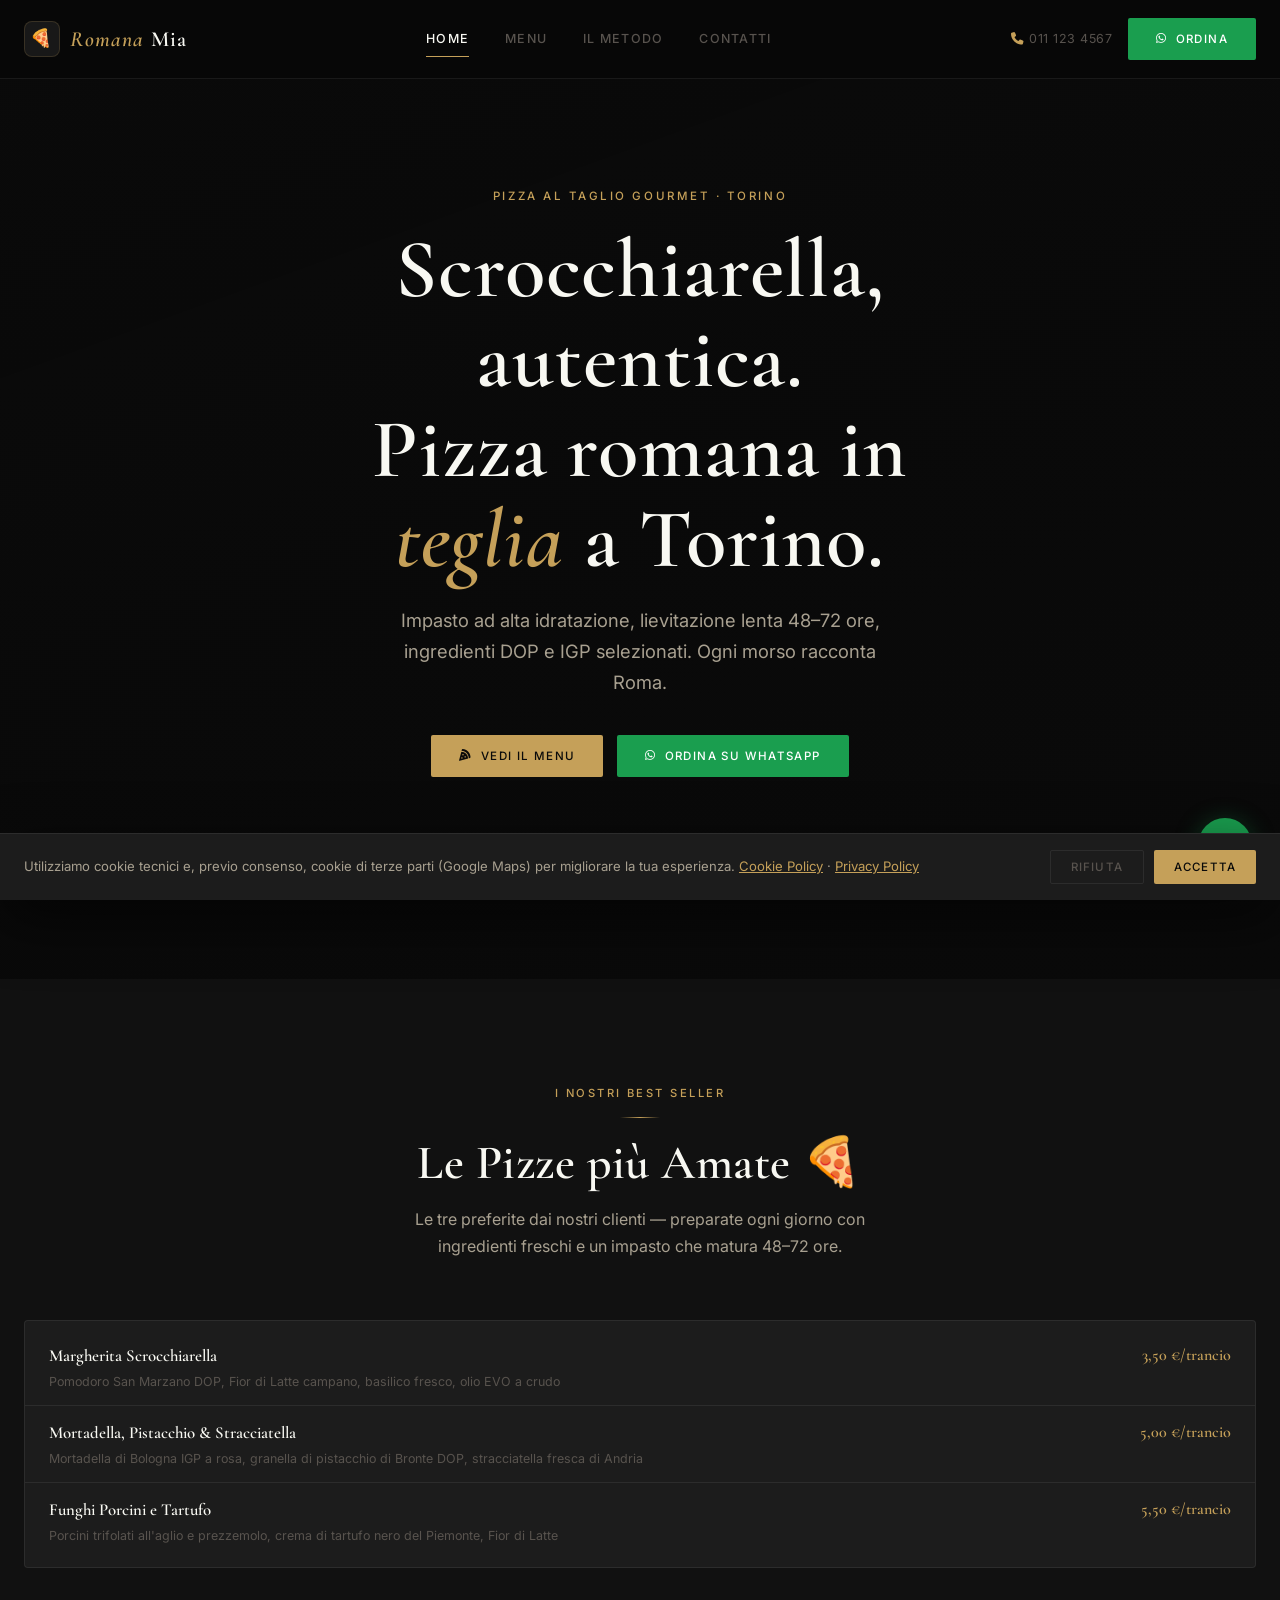
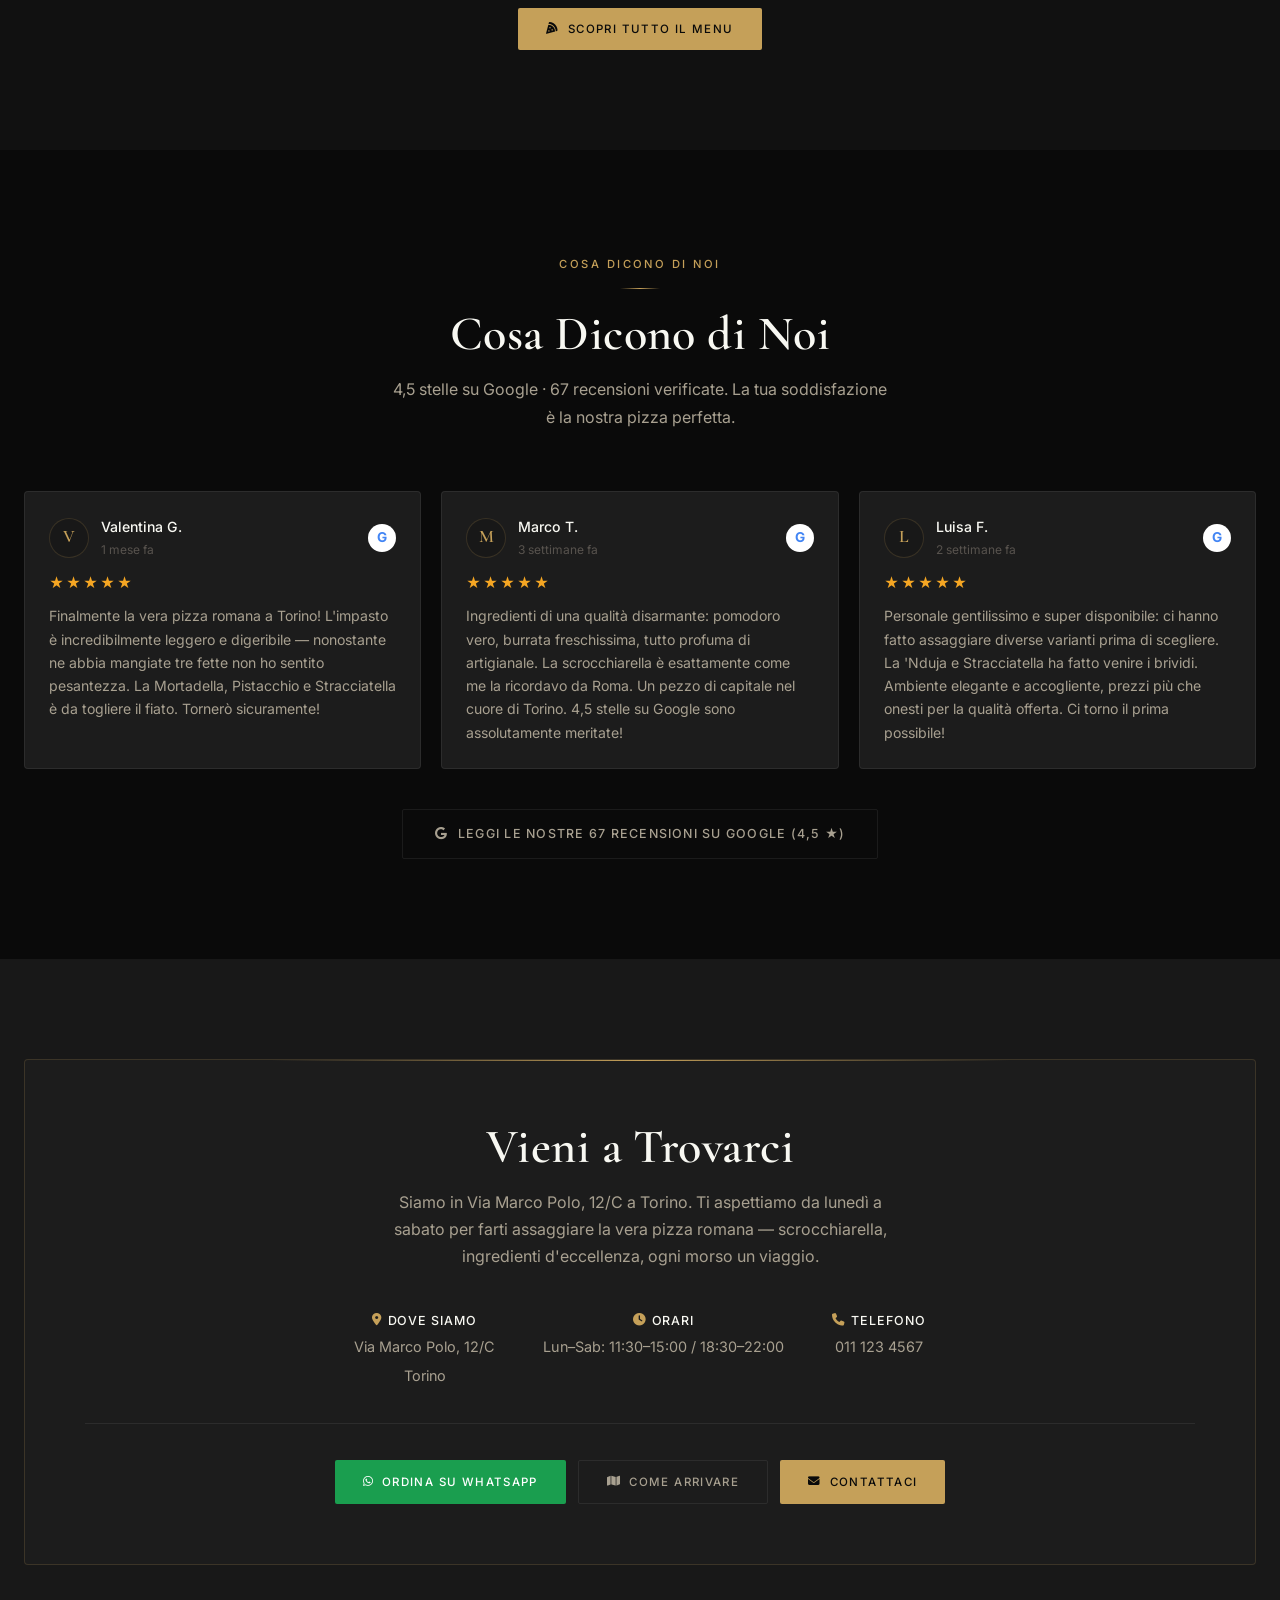
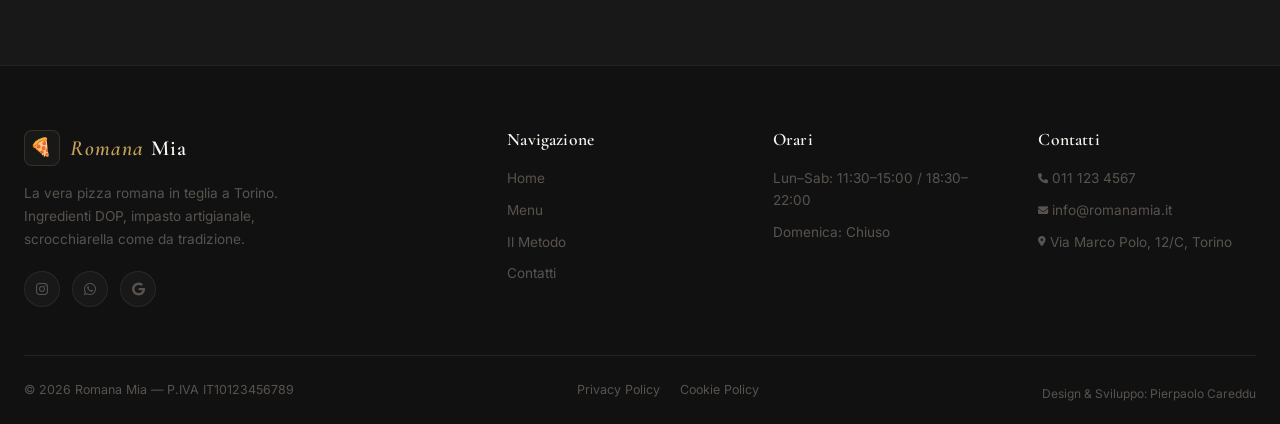
==== commit 9b0231e5: "Transform single-page to multi-page: create menu.html, metodo.html, update all navigation Co-authore" ====
--- a/index.html
+++ b/index.html
@@ -31,8 +31,8 @@
         </a>
         <nav class="desktop-menu">
             <a href="index.html" class="active">Home</a>
-            <a href="index.html#menu">Menu</a>
-            <a href="galleria.html">Galleria</a>
+            <a href="menu.html">Menu</a>
+            <a href="metodo.html">Il Metodo</a>
             <a href="contatti.html">Contatti</a>
         </nav>
         <div class="header-right">
@@ -50,8 +50,8 @@
     </div>
     <nav class="mobile-menu" id="mobile-menu">
         <a href="index.html" class="active"><i class="fa-solid fa-house"></i> Home</a>
-        <a href="index.html#menu"><i class="fa-solid fa-pizza-slice"></i> Menu</a>
-        <a href="galleria.html"><i class="fa-solid fa-images"></i> Galleria</a>
+        <a href="menu.html"><i class="fa-solid fa-pizza-slice"></i> Menu</a>
+        <a href="metodo.html"><i class="fa-solid fa-star"></i> Il Metodo</a>
         <a href="contatti.html"><i class="fa-solid fa-location-dot"></i> Contatti</a>
         <div class="mobile-cta">
             <a data-config-href="tel:{telefonoHref}" href="#" class="btn-outline"><i class="fa-solid fa-phone"></i> Chiama</a>
@@ -70,7 +70,7 @@
         <p>Impasto ad alta idratazione, lievitazione lenta 48–72 ore,<br>
            ingredienti DOP e IGP selezionati. Ogni morso racconta Roma.</p>
         <div class="hero-buttons">
-            <a href="#menu" class="btn-red"><i class="fa-solid fa-pizza-slice"></i> Vedi il Menu</a>
+            <a href="menu.html" class="btn-red"><i class="fa-solid fa-pizza-slice"></i> Vedi il Menu</a>
             <a data-config-href="https://wa.me/{whatsapp}?text={whatsappMessaggioEncoded}" href="#" class="btn-whatsapp" target="_blank" rel="noopener">
                 <i class="fa-brands fa-whatsapp"></i> Ordina su WhatsApp
             </a>
@@ -92,20 +92,45 @@
     </div>
 </section>
 
-<!-- ===== MENU SECTION ===== -->
+<!-- ===== BEST SELLERS SECTION ===== -->
 <section class="menu-section" id="menu">
     <div class="container">
         <div class="section-header animate-on-scroll">
-            <span class="section-eyebrow">Il Nostro Menu</span>
+            <span class="section-eyebrow">I Nostri Best Seller</span>
             <div class="section-divider"></div>
-            <h2>La Nostra Pala 🍕</h2>
-            <p>Pizze in teglia selezionate con ingredienti di prima scelta. Tutto preparato fresco ogni giorno — chiedi al bancone le novità del giorno.</p>
-        </div>
-        <div id="menu-grid"></div>
-        <p class="menu-note animate-on-scroll">
-            <i class="fa-solid fa-info-circle"></i>
-            Tutti i prezzi al trancio · Fetta minima 100g · Menu soggetto a variazioni stagionali
-        </p>
+            <h2>Le Pizze più Amate 🍕</h2>
+            <p>Le tre preferite dai nostri clienti — preparate ogni giorno con ingredienti freschi e un impasto che matura 48–72 ore.</p>
+        </div>
+        <div class="menu-category-card animate-on-scroll">
+            <ul class="menu-pizza-list">
+                <li class="menu-pizza-item">
+                    <div class="menu-pizza-info">
+                        <span class="menu-pizza-nome">Margherita Scrocchiarella</span>
+                        <span class="menu-pizza-ingredienti">Pomodoro San Marzano DOP, Fior di Latte campano, basilico fresco, olio EVO a crudo</span>
+                    </div>
+                    <span class="menu-pizza-prezzo">3,50 €/trancio</span>
+                </li>
+                <li class="menu-pizza-item">
+                    <div class="menu-pizza-info">
+                        <span class="menu-pizza-nome">Mortadella, Pistacchio &amp; Stracciatella</span>
+                        <span class="menu-pizza-ingredienti">Mortadella di Bologna IGP a rosa, granella di pistacchio di Bronte DOP, stracciatella fresca di Andria</span>
+                    </div>
+                    <span class="menu-pizza-prezzo">5,00 €/trancio</span>
+                </li>
+                <li class="menu-pizza-item">
+                    <div class="menu-pizza-info">
+                        <span class="menu-pizza-nome">Funghi Porcini e Tartufo</span>
+                        <span class="menu-pizza-ingredienti">Porcini trifolati all'aglio e prezzemolo, crema di tartufo nero del Piemonte, Fior di Latte</span>
+                    </div>
+                    <span class="menu-pizza-prezzo">5,50 €/trancio</span>
+                </li>
+            </ul>
+        </div>
+        <div class="animate-on-scroll" style="text-align:center; margin-top:40px;">
+            <a href="menu.html" class="btn-red">
+                <i class="fa-solid fa-pizza-slice"></i> Scopri tutto il Menu
+            </a>
+        </div>
     </div>
 </section>
 
@@ -122,96 +147,6 @@
         <div class="recensioni-cta animate-on-scroll">
             <a data-config-href="{googleMapsReviewLink}" href="#" target="_blank" rel="noopener" class="btn-google-reviews">
                 <i class="fa-brands fa-google"></i> Leggi le nostre 67 recensioni su Google (4,5 ★)
-            </a>
-        </div>
-    </div>
-</section>
-
-<!-- ===== ABOUT SECTION ===== -->
-<section class="about-section" id="storia">
-    <div class="container">
-        <div class="about-grid">
-            <div class="about-text animate-on-scroll">
-                <span class="label">La Nostra Storia</span>
-                <h2>Nati a Roma,<br>cresciuti a Torino</h2>
-                <p>Dal 2018 portiamo la tradizione della pizza romana in teglia nel cuore di Torino, 
-                   in Via Marco Polo. La nostra missione è semplice: fare la pizza come si fa a Roma, senza compromessi.</p>
-                <p>Ogni mattina l'impasto viene preparato con farina di grano tenero di tipo 1 macinata a pietra, acqua, lievito madre e 
-                   un pizzico di sale marino. Poi riposa per almeno <strong>48–72 ore</strong> in cella di lievitazione a temperatura controllata, 
-                   sviluppando quella leggerezza e quella croccantezza — la <strong>scrocchiarella</strong> — che ci ha resi famosi.</p>
-                <p>Gli ingredienti? Solo i migliori: Pomodoro San Marzano DOP, Fior di Latte campano, Mortadella di Bologna IGP, 
-                   Pecorino Romano DOP. Perché la qualità si sente al primo morso, e i nostri clienti lo sanno bene.</p>
-                <div class="about-stats">
-                    <div class="about-stat">
-                        <strong>2018</strong>
-                        <span>Anno di apertura</span>
-                    </div>
-                    <div class="about-stat">
-                        <strong>48–72h</strong>
-                        <span>Maturazione impasto</span>
-                    </div>
-                    <div class="about-stat">
-                        <strong>4,5 ★</strong>
-                        <span>Su Google Maps</span>
-                    </div>
-                </div>
-            </div>
-            <div class="about-image animate-on-scroll">
-                <img src="https://images.unsplash.com/photo-1571997478779-2adcbbe9ab2f?q=80&w=700&auto=format&fit=crop" alt="Pizza Romana Mia - Margherita fresca">
-                <div class="about-image-badge">
-                    🍅 Pomodoro<br>San Marzano DOP
-                </div>
-            </div>
-        </div>
-    </div>
-</section>
-
-<!-- ===== GALLERY PREVIEW ===== -->
-<section class="gallery-preview">
-    <div class="container">
-        <div class="section-header animate-on-scroll">
-            <span class="section-eyebrow">Le Nostre Pizze</span>
-            <div class="section-divider"></div>
-            <h2>Un Assaggio con gli Occhi</h2>
-            <p>Ogni pizza è un'opera d'arte — fatta per essere ammirata e poi divorata.</p>
-        </div>
-        <div class="gallery-grid">
-            <div class="gallery-item animate-on-scroll">
-                <img src="https://images.unsplash.com/photo-1513104890138-7c749659a591?q=80&w=600&auto=format&fit=crop" alt="Pizza al taglio classica" loading="lazy">
-                <div class="gallery-item-overlay">🔍</div>
-            </div>
-            <div class="gallery-item animate-on-scroll">
-                <img src="https://images.unsplash.com/photo-1571997478779-2adcbbe9ab2f?q=80&w=600&auto=format&fit=crop" alt="Margherita fresca" loading="lazy">
-                <div class="gallery-item-overlay">🔍</div>
-            </div>
-            <div class="gallery-item animate-on-scroll">
-                <img src="https://images.unsplash.com/photo-1574071318508-1cdbab80d002?q=80&w=600&auto=format&fit=crop" alt="Pizza gourmet" loading="lazy">
-                <div class="gallery-item-overlay">🔍</div>
-            </div>
-            <div class="gallery-item animate-on-scroll">
-                <img src="https://images.unsplash.com/photo-1593560708920-61dd98c46a4e?q=80&w=600&auto=format&fit=crop" alt="Pizza al taglio dettaglio" loading="lazy">
-                <div class="gallery-item-overlay">🔍</div>
-            </div>
-        </div>
-        <div class="gallery-cta animate-on-scroll">
-            <a href="galleria.html" class="btn-outline"><i class="fa-solid fa-images"></i> Vedi tutta la Galleria</a>
-        </div>
-    </div>
-</section>
-
-<!-- ===== INSTAGRAM SECTION ===== -->
-<section class="instagram-section" id="instagram">
-    <div class="container">
-        <div class="section-header animate-on-scroll">
-            <span class="section-eyebrow">@pizzeriaromanamia</span>
-            <div class="section-divider"></div>
-            <h2>Direttamente dal Bancone</h2>
-            <p>Ogni giorno nuove creazioni. Seguici su Instagram per restare aggiornato.</p>
-        </div>
-        <div class="instagram-grid" id="instagram-grid"></div>
-        <div class="instagram-cta animate-on-scroll">
-            <a href="https://www.instagram.com/pizzeriaromanamia/" target="_blank" rel="noopener" class="btn-outline">
-                <i class="fa-brands fa-instagram"></i> Seguici su Instagram
             </a>
         </div>
     </div>
@@ -279,9 +214,8 @@
                 <h4>Navigazione</h4>
                 <ul>
                     <li><a href="index.html">Home</a></li>
-                    <li><a href="index.html#menu">Menu</a></li>
-                    <li><a href="servizi.html">Il Metodo</a></li>
-                    <li><a href="galleria.html">Galleria</a></li>
+                    <li><a href="menu.html">Menu</a></li>
+                    <li><a href="metodo.html">Il Metodo</a></li>
                     <li><a href="contatti.html">Contatti</a></li>
                 </ul>
             </div>
@@ -318,13 +252,13 @@
         <i class="fa-solid fa-house"></i>
         <span>Home</span>
     </a>
-    <a href="index.html#menu" class="bottom-nav-item">
+    <a href="menu.html" class="bottom-nav-item">
         <i class="fa-solid fa-pizza-slice"></i>
         <span>Menu</span>
     </a>
-    <a href="galleria.html" class="bottom-nav-item">
-        <i class="fa-solid fa-images"></i>
-        <span>Galleria</span>
+    <a href="metodo.html" class="bottom-nav-item">
+        <i class="fa-solid fa-star"></i>
+        <span>Il Metodo</span>
     </a>
     <a href="contatti.html" class="bottom-nav-item">
         <i class="fa-solid fa-location-dot"></i>
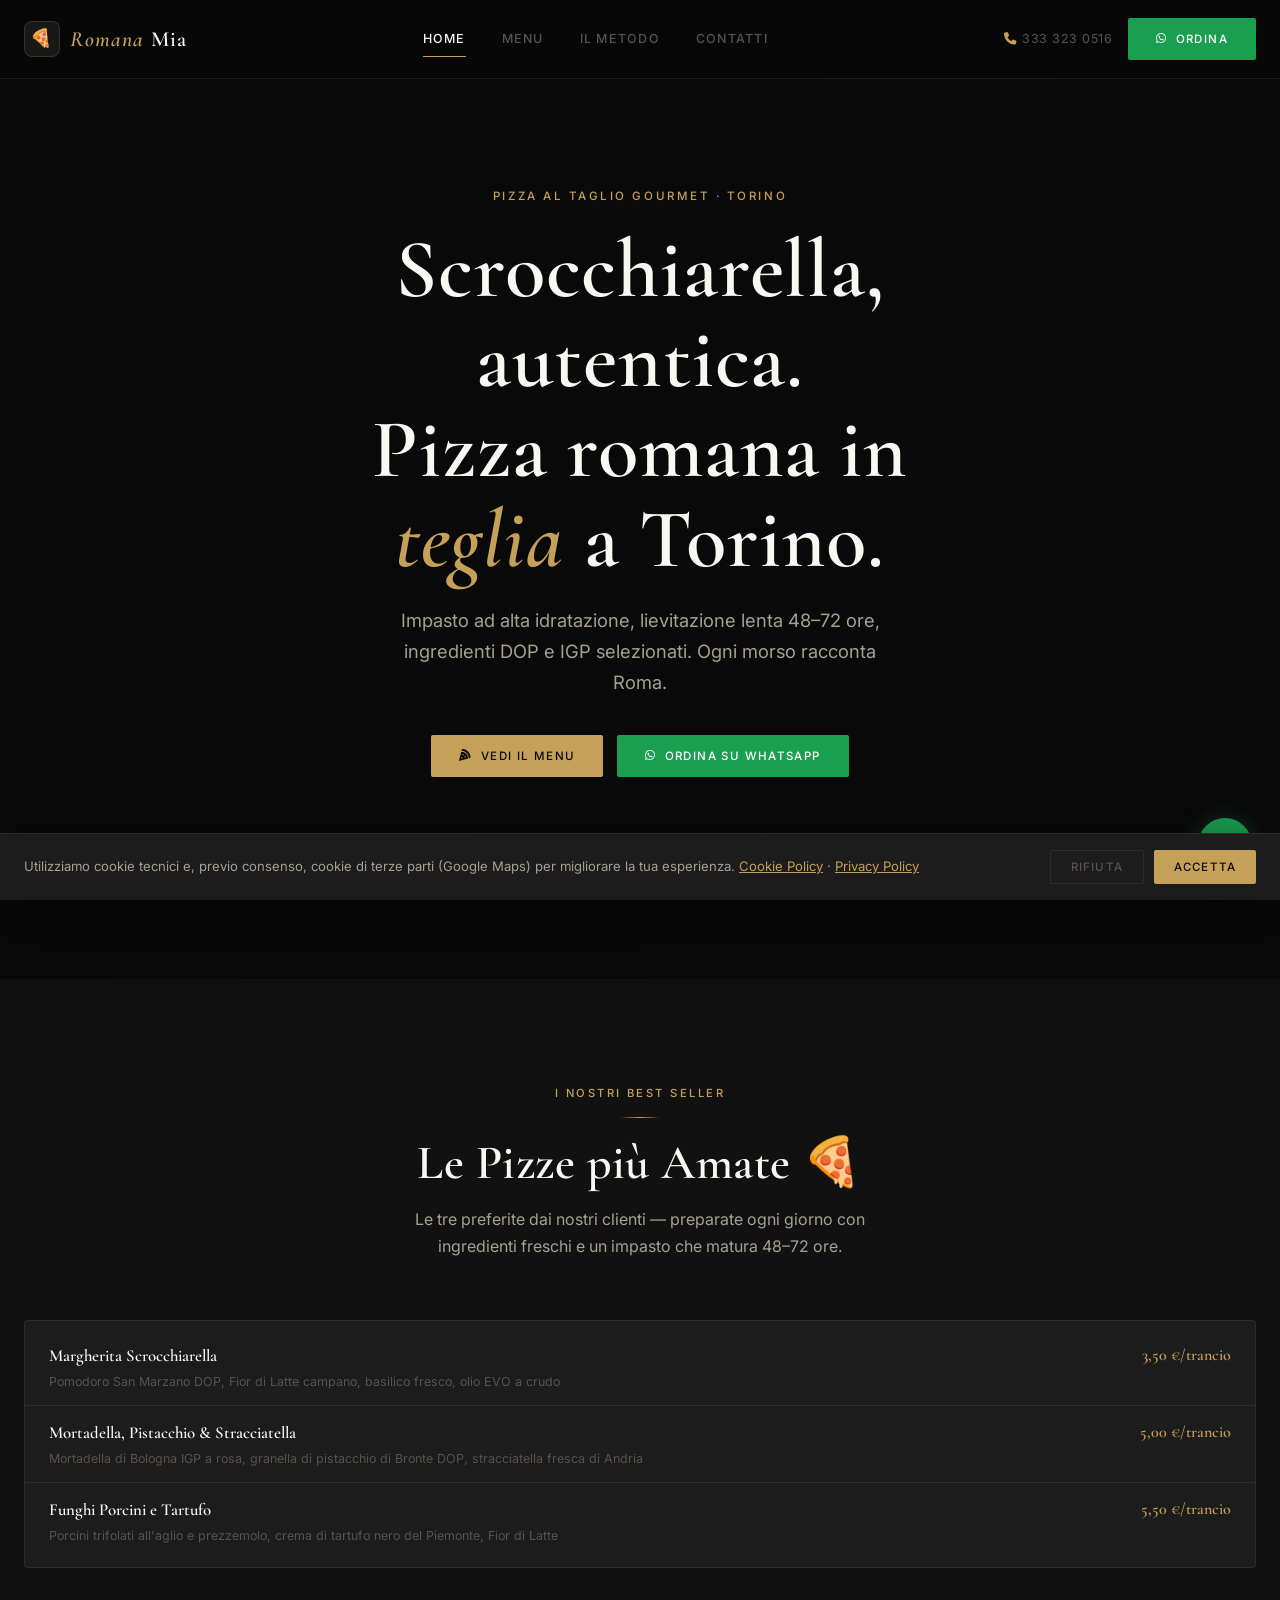
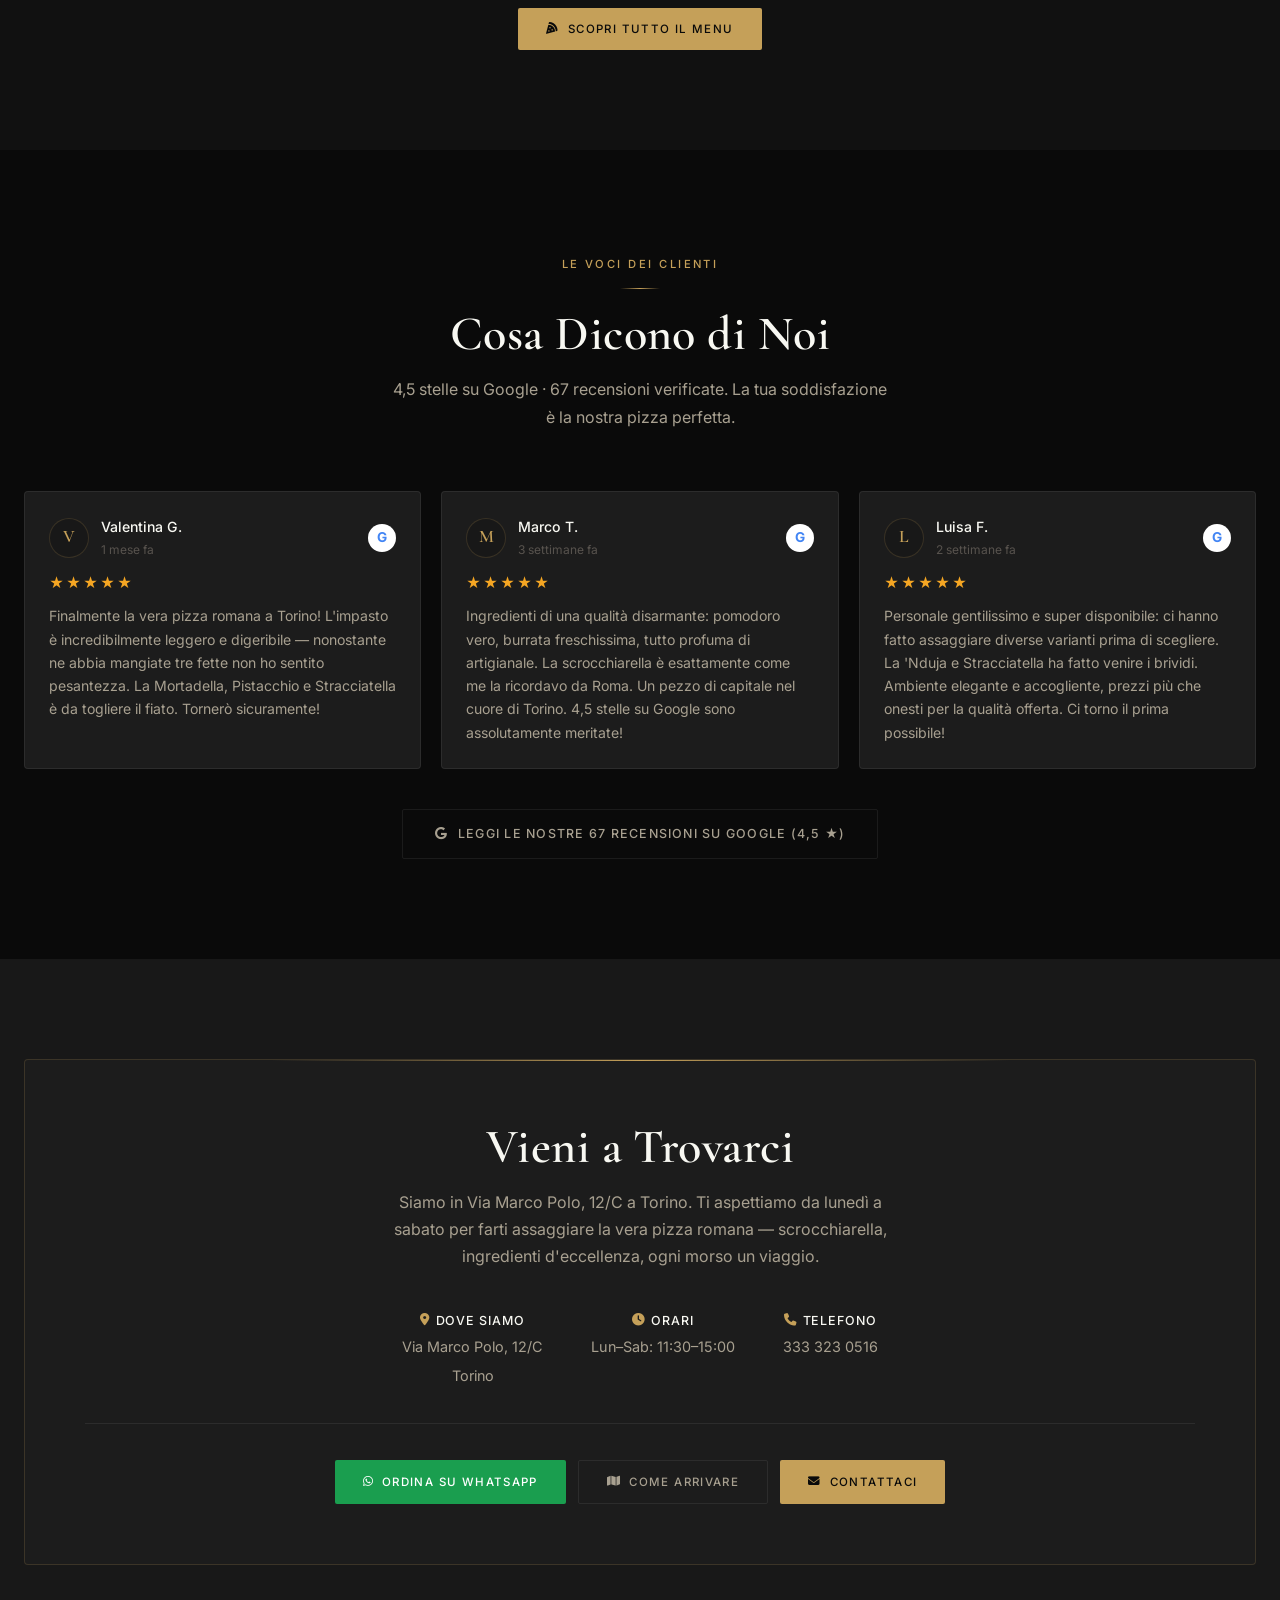
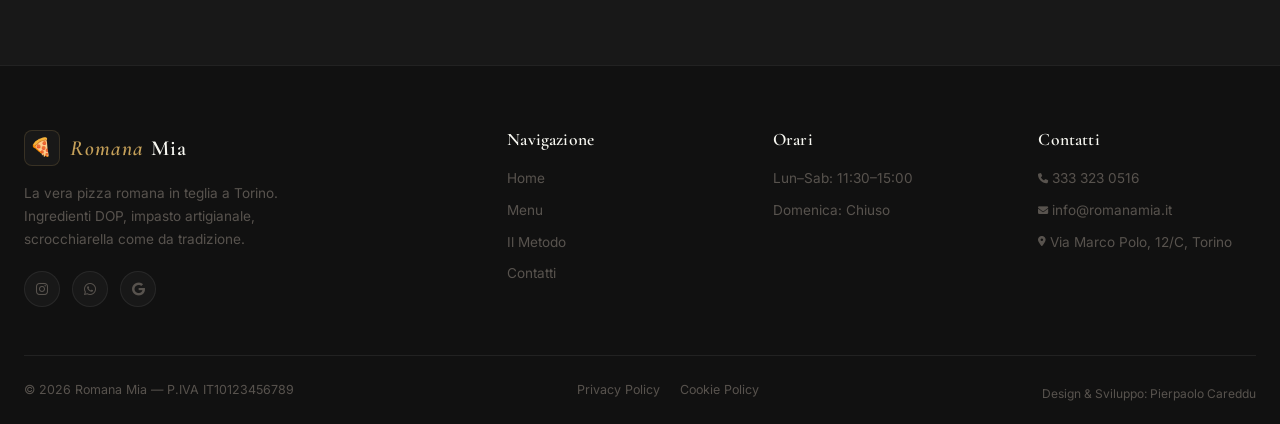
==== commit e365f763: "Fix opening hours, phone number, content issues and delete duplicate servizi.html Co-authored-by: pi" ====
--- a/index.html
+++ b/index.html
@@ -5,8 +5,7 @@
     <meta name="viewport" content="width=device-width, initial-scale=1.0, viewport-fit=cover">
     <title>Romana Mia — Pizza al Taglio Gourmet a Torino</title>
     <meta name="description" content="Romana Mia: la vera pizza romana in teglia a Torino. Scrocchiarella, ingredienti DOP e IGP, lievitazione 48–72h. Via Marco Polo, 12/C — 4,5 stelle su Google.">
-    <meta name="google-site-verification" content="">
-    <link rel="canonical" href="">
+
     <meta property="og:type" content="restaurant">
     <meta property="og:title" content="Romana Mia — Pizza al Taglio Gourmet a Torino">
     <meta property="og:description" content="La vera pizza romana in teglia a Torino. Scrocchiarella, ingredienti premium. Via Marco Polo, 12/C.">
@@ -38,7 +37,7 @@
         <div class="header-right">
             <a data-config-href="tel:{telefonoHref}" href="#" class="phone-cta">
                 <i class="fa-solid fa-phone"></i>
-                <span data-config="telefono">011 123 4567</span>
+                <span data-config="telefono">333 323 0516</span>
             </a>
             <a data-config-href="https://wa.me/{whatsapp}?text={whatsappMessaggioEncoded}" href="#" class="btn-whatsapp" target="_blank" rel="noopener">
                 <i class="fa-brands fa-whatsapp"></i> Ordina
@@ -138,7 +137,7 @@
 <section class="recensioni-section" id="recensioni">
     <div class="container">
         <div class="section-header animate-on-scroll">
-            <span class="section-eyebrow">Cosa Dicono di Noi</span>
+            <span class="section-eyebrow">Le Voci dei Clienti</span>
             <div class="section-divider"></div>
             <h2>Cosa Dicono di Noi</h2>
             <p>4,5 stelle su Google · 67 recensioni verificate. La tua soddisfazione è la nostra pizza perfetta.</p>
@@ -166,11 +165,11 @@
                 </div>
                 <div class="cta-info-item">
                     <strong><i class="fa-solid fa-clock" style="color:var(--accent)"></i> Orari</strong>
-                    <span data-config="orariSettimana">Lun–Sab: 11:30–15:00 / 18:30–22:00</span>
+                    <span data-config="orariSettimana">Lun–Sab: 11:30–15:00</span>
                 </div>
                 <div class="cta-info-item">
                     <strong><i class="fa-solid fa-phone" style="color:var(--accent)"></i> Telefono</strong>
-                    <a data-config-href="tel:{telefonoHref}" href="#" data-config="telefono">011 123 4567</a>
+                    <a data-config-href="tel:{telefonoHref}" href="#" data-config="telefono">333 323 0516</a>
                 </div>
             </div>
             <div class="cta-buttons">
@@ -222,14 +221,14 @@
             <div class="footer-col">
                 <h4>Orari</h4>
                 <ul>
-                    <li><span data-config="orariSettimana">Lun–Sab: 11:30–15:00 / 18:30–22:00</span></li>
+                    <li><span data-config="orariSettimana">Lun–Sab: 11:30–15:00</span></li>
                     <li><span data-config="orariSabato">Domenica: Chiuso</span></li>
                 </ul>
             </div>
             <div class="footer-col">
                 <h4>Contatti</h4>
                 <ul>
-                    <li><a data-config-href="tel:{telefonoHref}" href="#"><i class="fa-solid fa-phone fa-xs"></i> <span data-config="telefono">011 123 4567</span></a></li>
+                    <li><a data-config-href="tel:{telefonoHref}" href="#"><i class="fa-solid fa-phone fa-xs"></i> <span data-config="telefono">333 323 0516</span></a></li>
                     <li><a href="mailto:info@romanamia.it"><i class="fa-solid fa-envelope fa-xs"></i> <span data-config="email">info@romanamia.it</span></a></li>
                     <li><span><i class="fa-solid fa-location-dot fa-xs"></i> <span data-config="indirizzo">Via Marco Polo, 12/C</span>, <span data-config="citta">Torino</span></span></li>
                 </ul>
